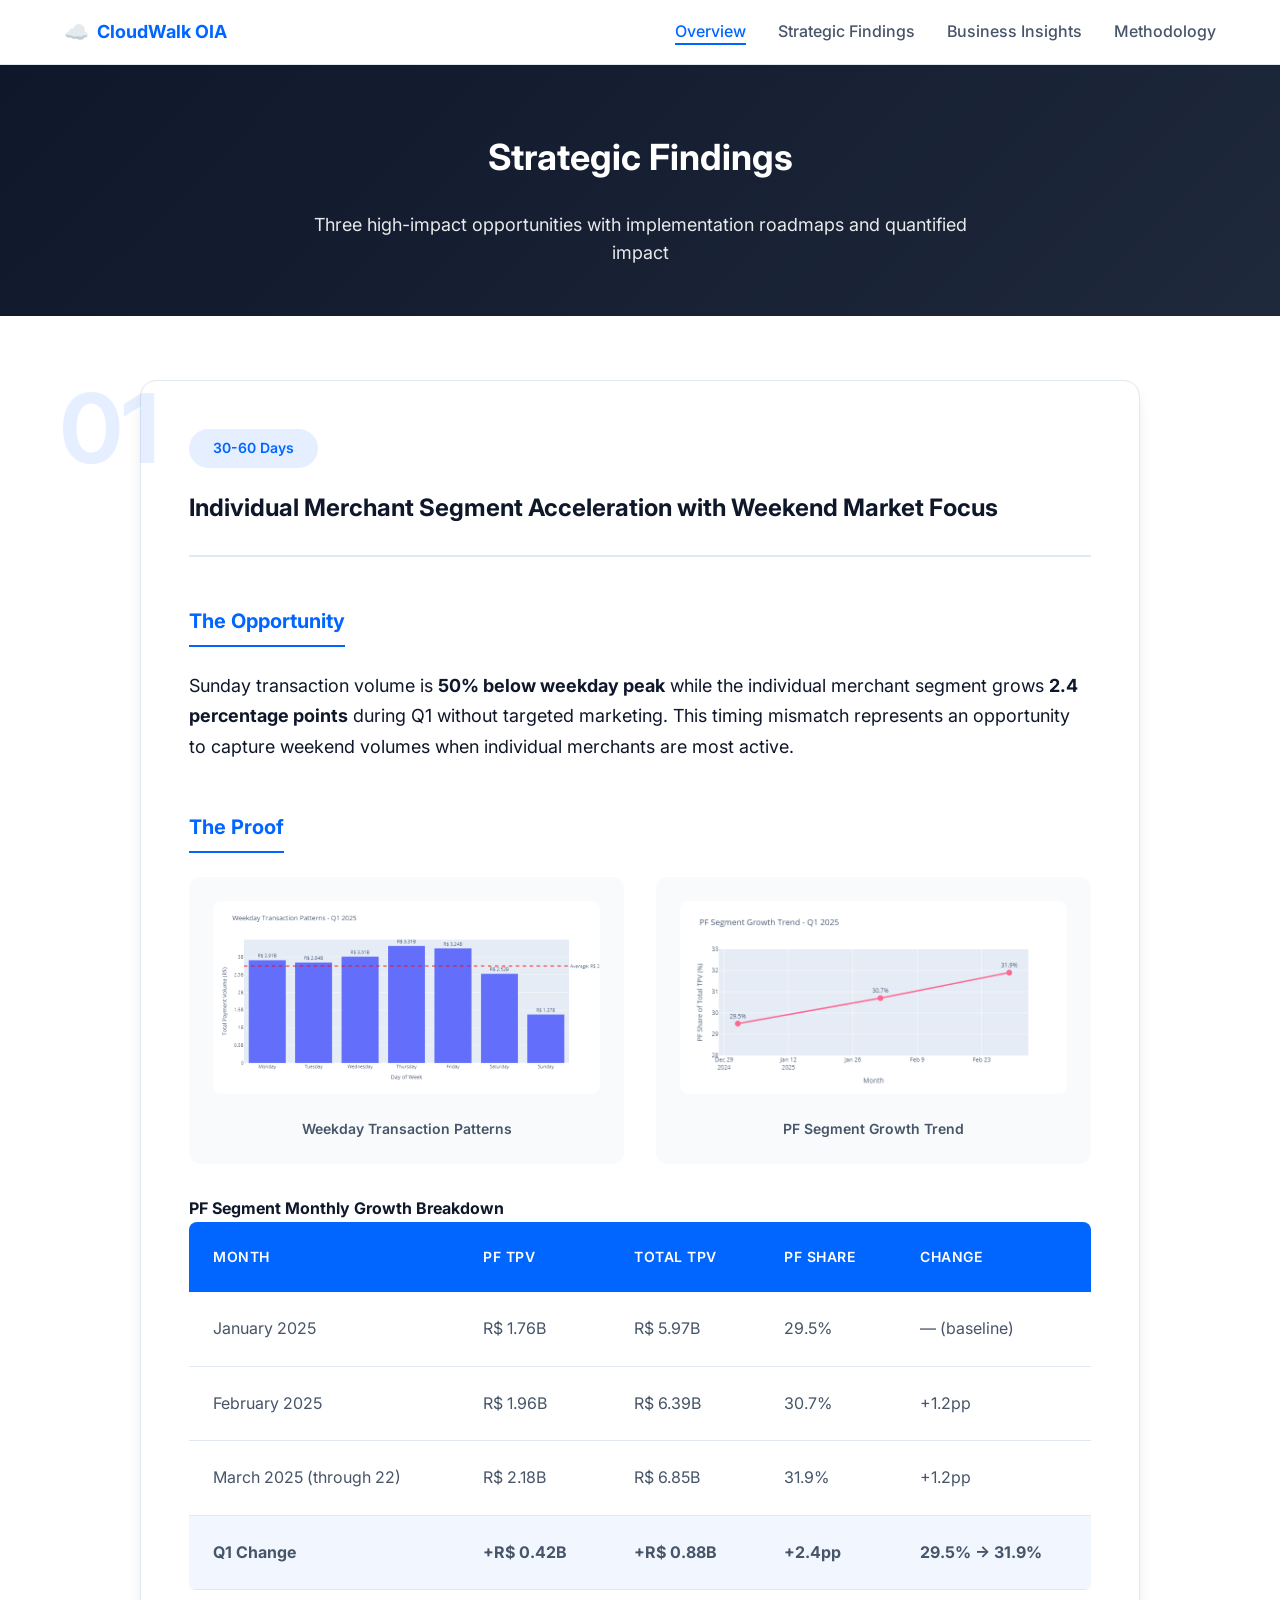
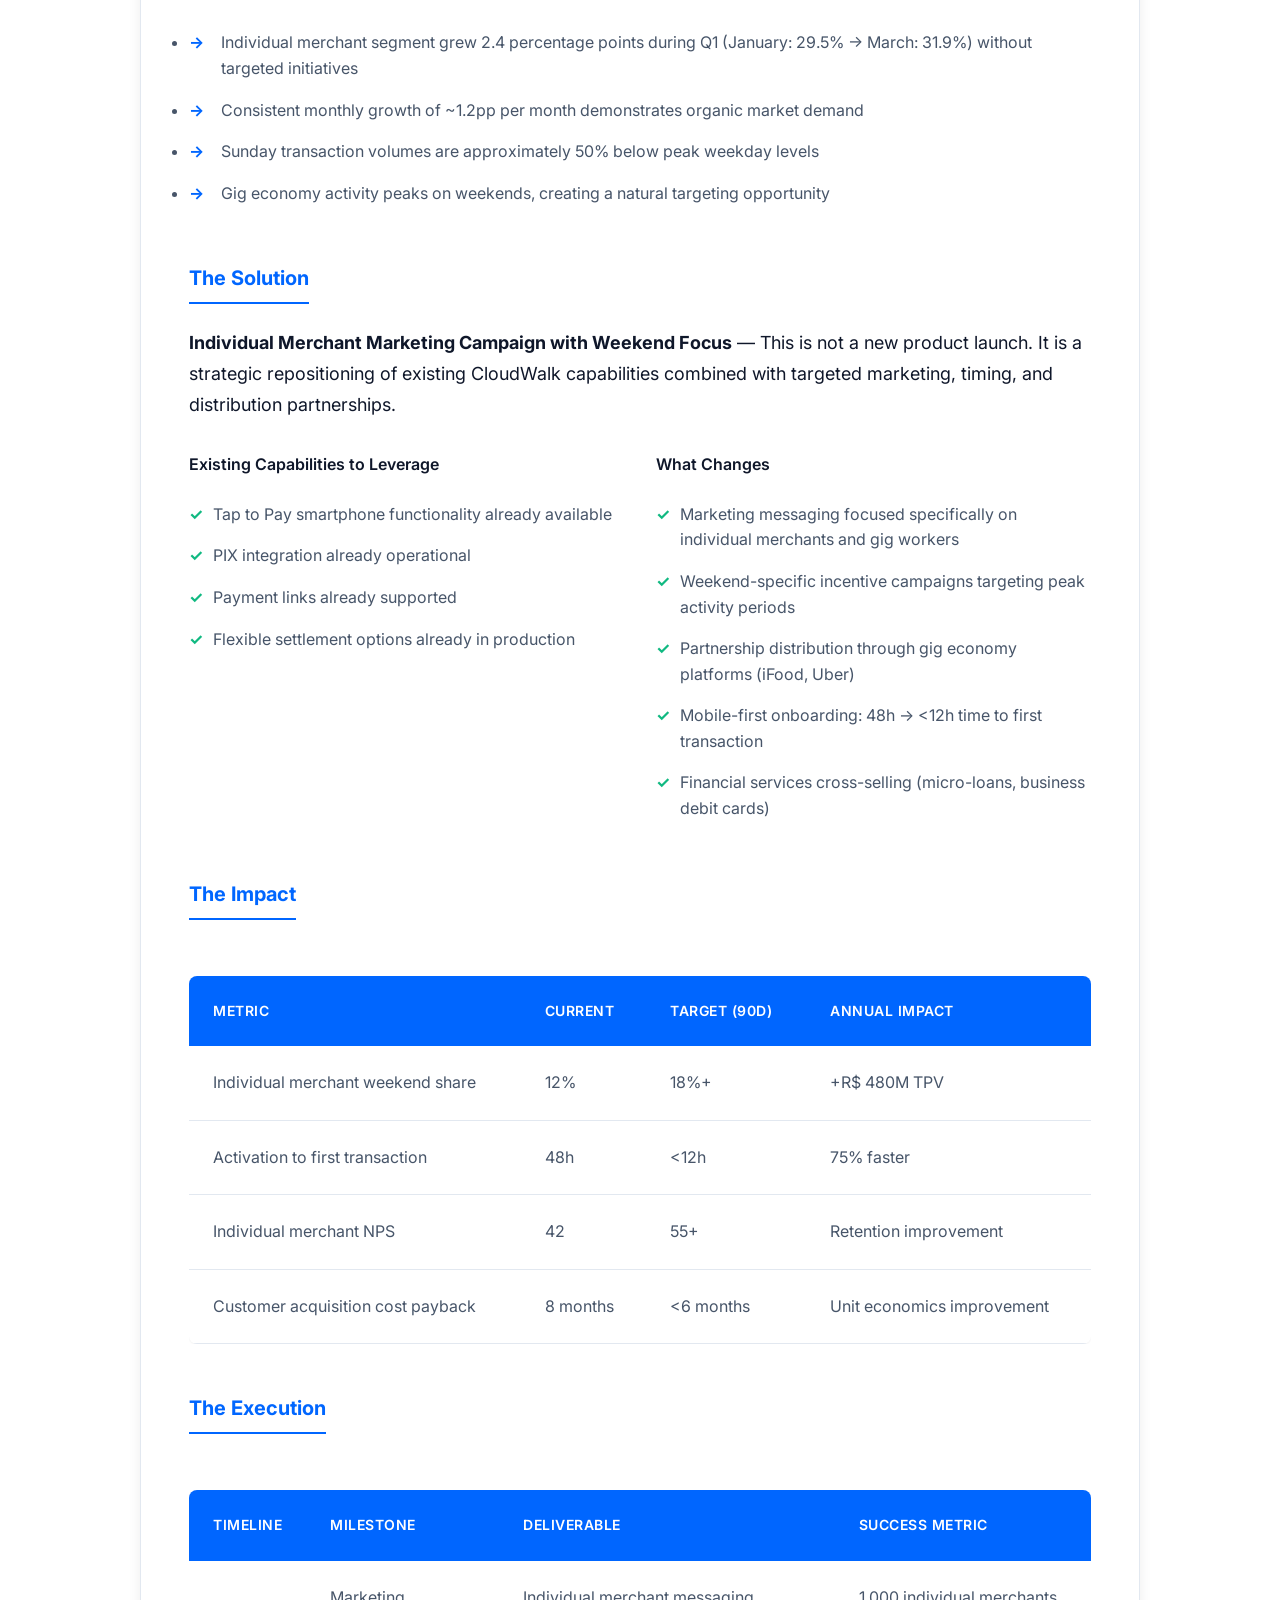
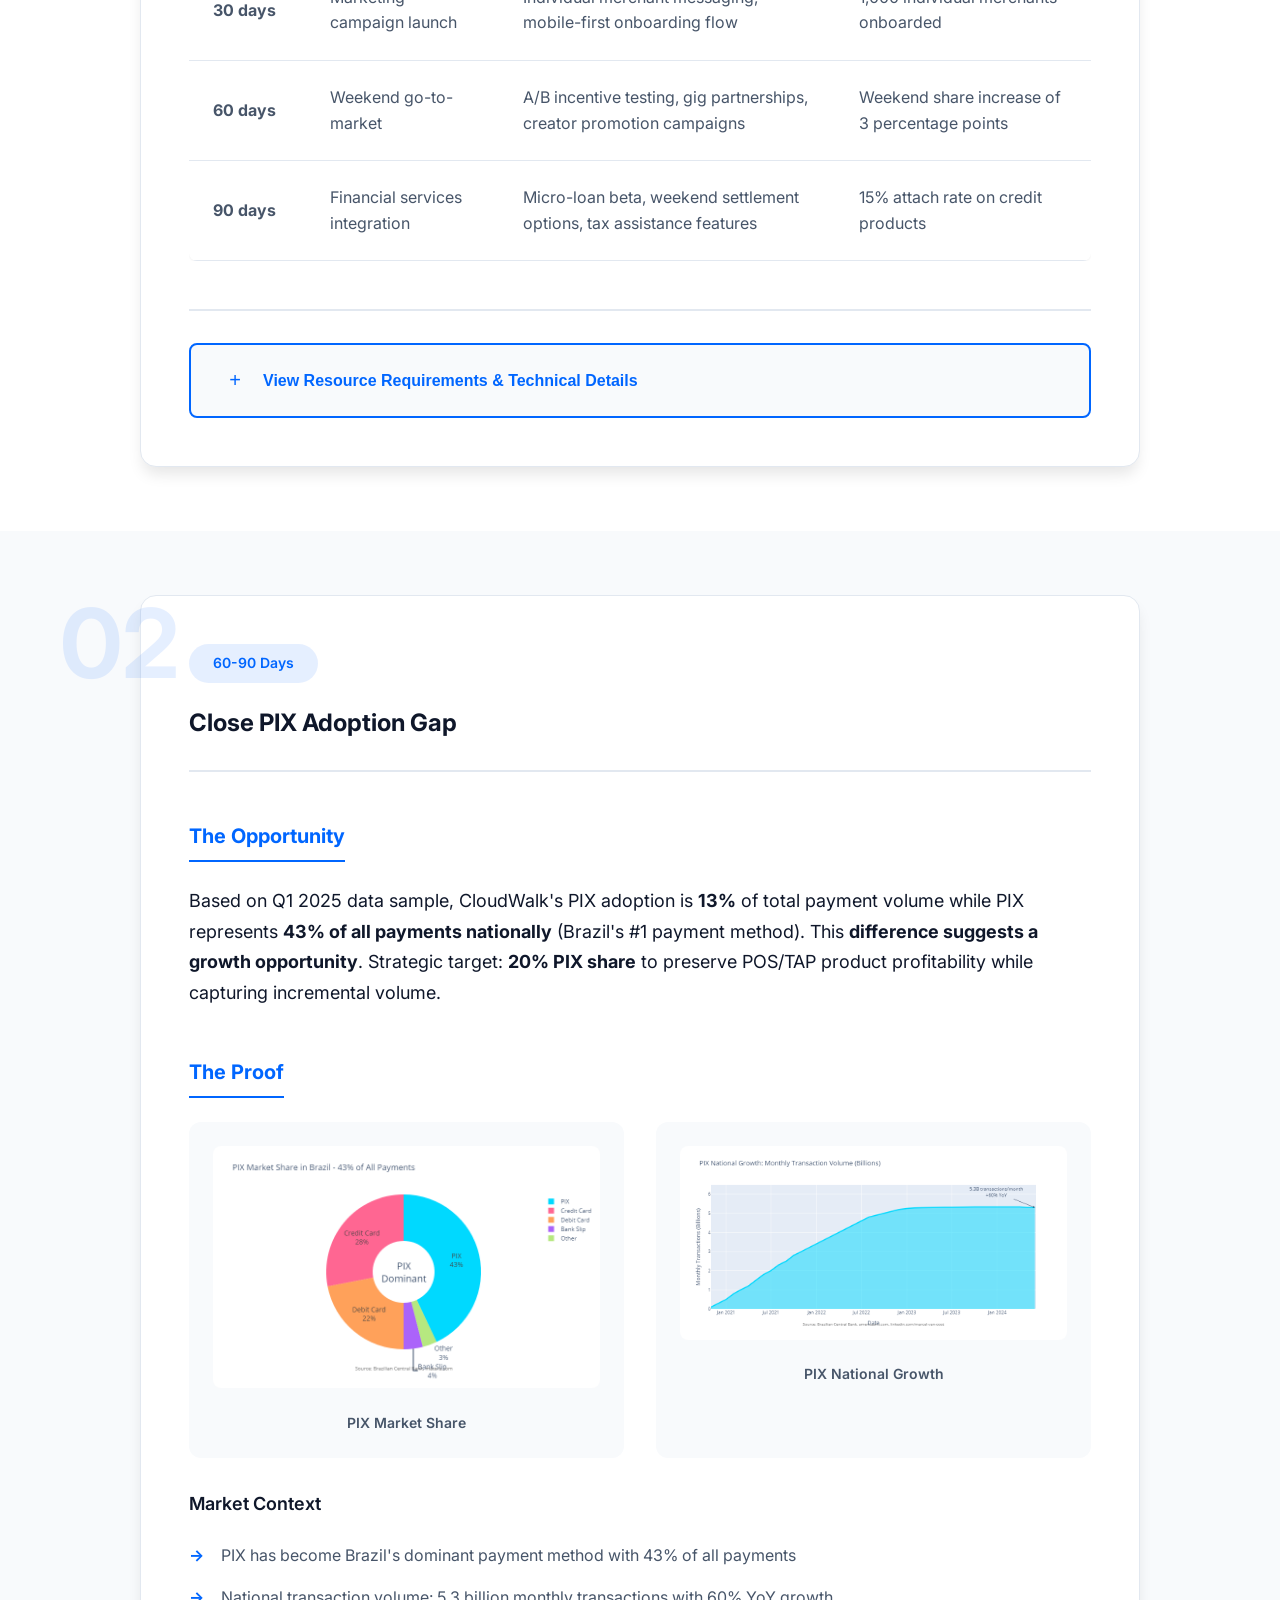
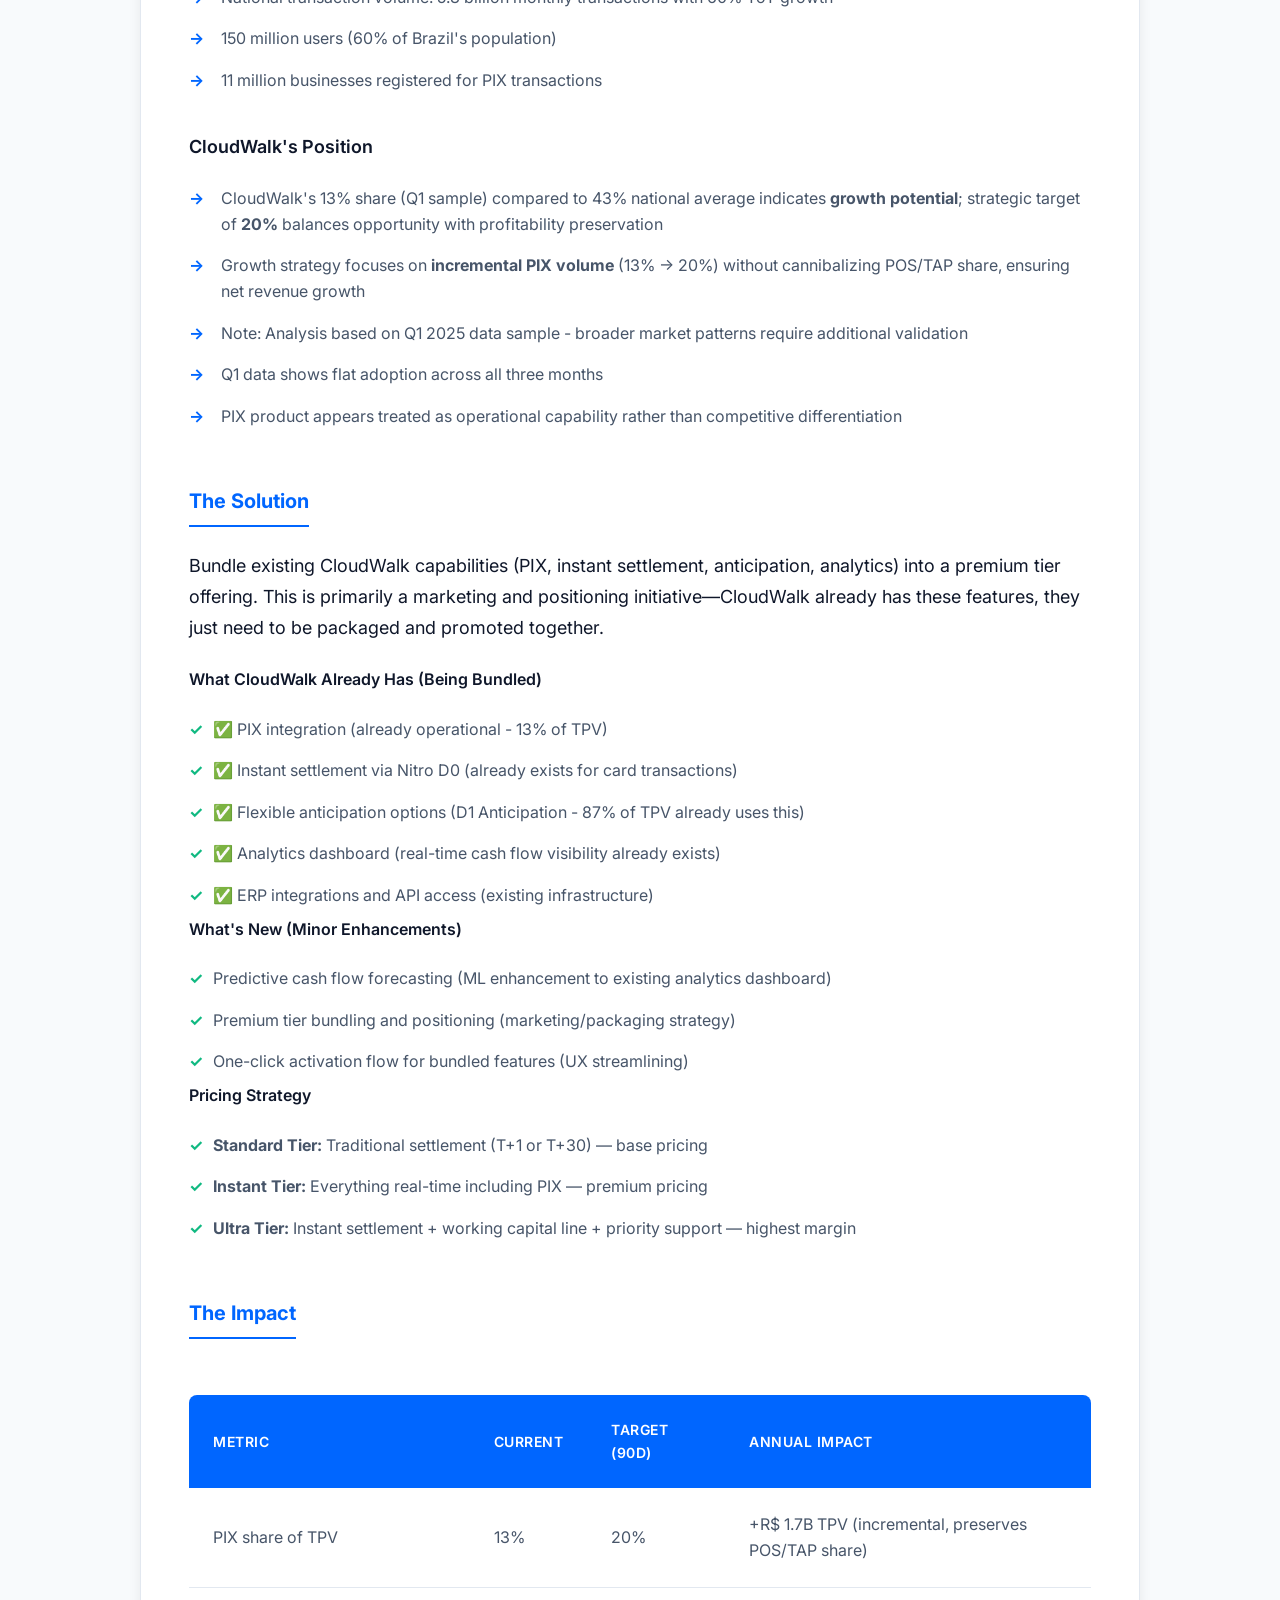
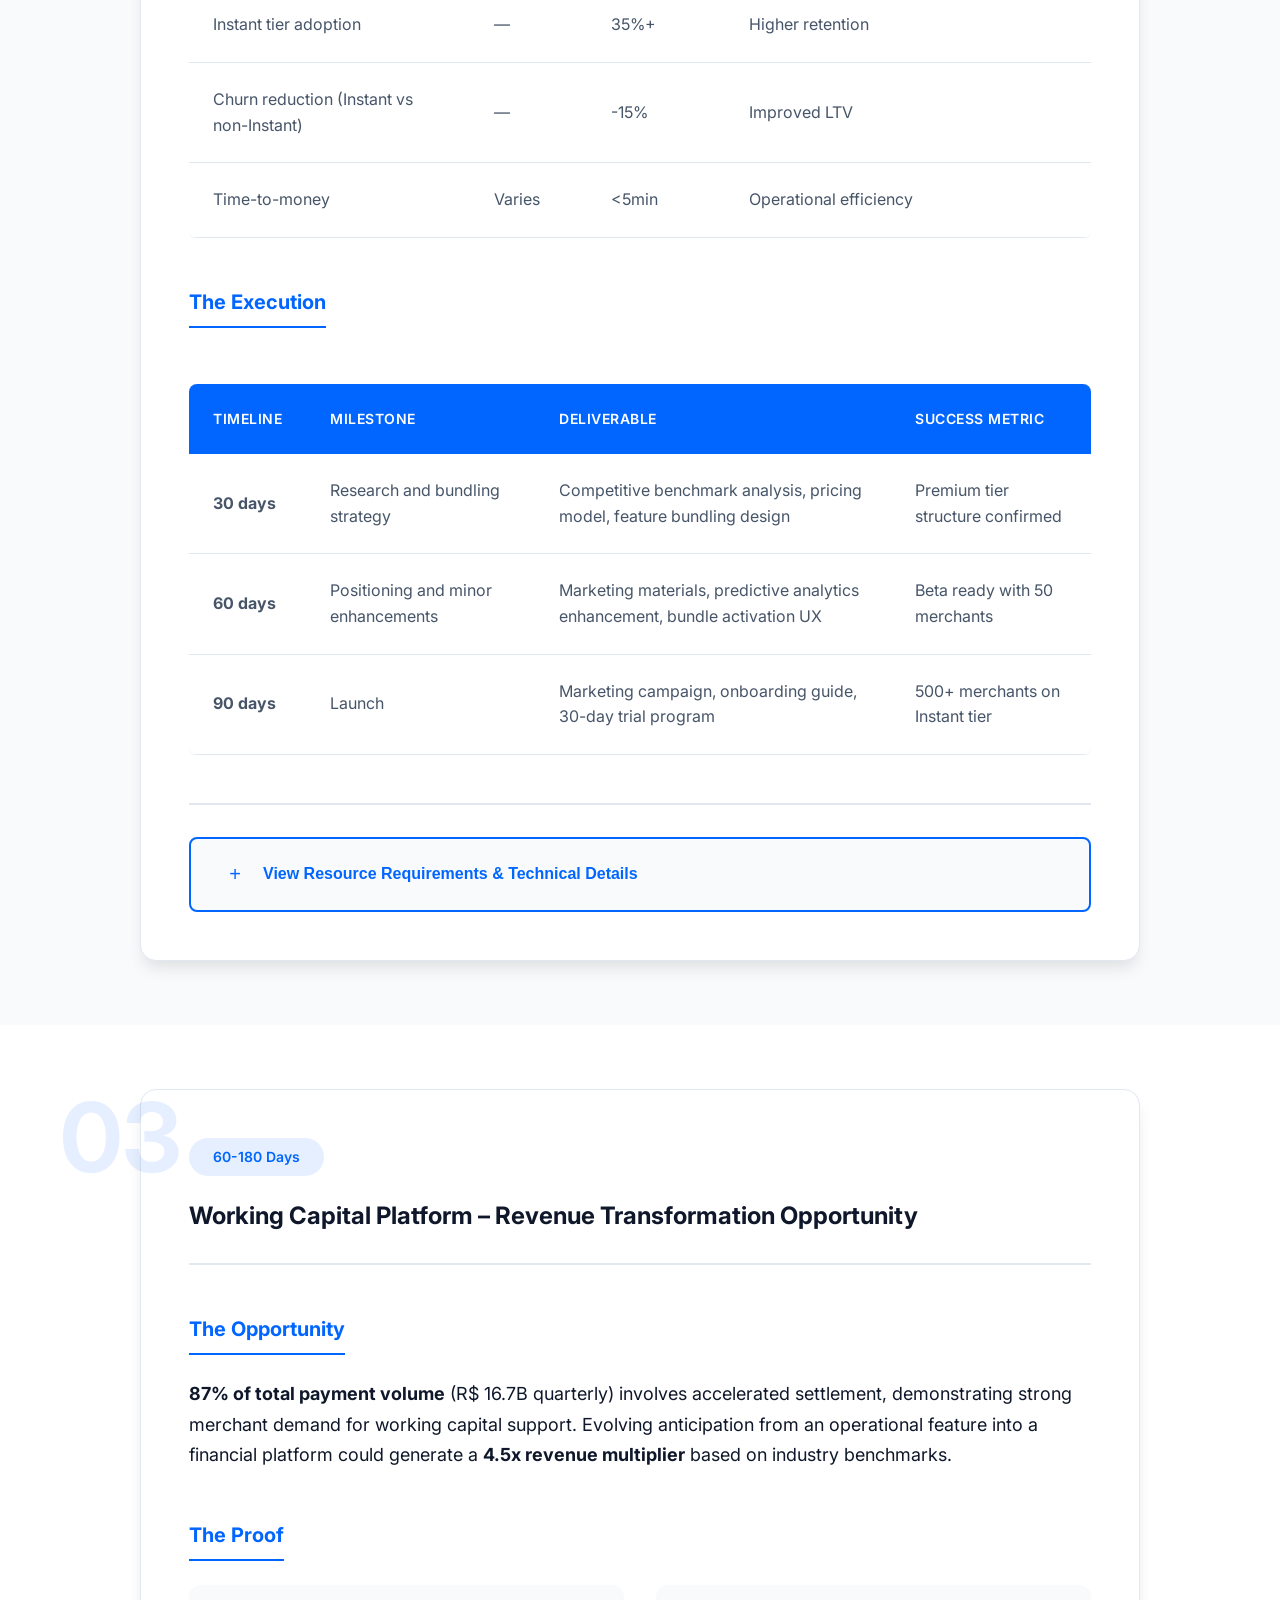
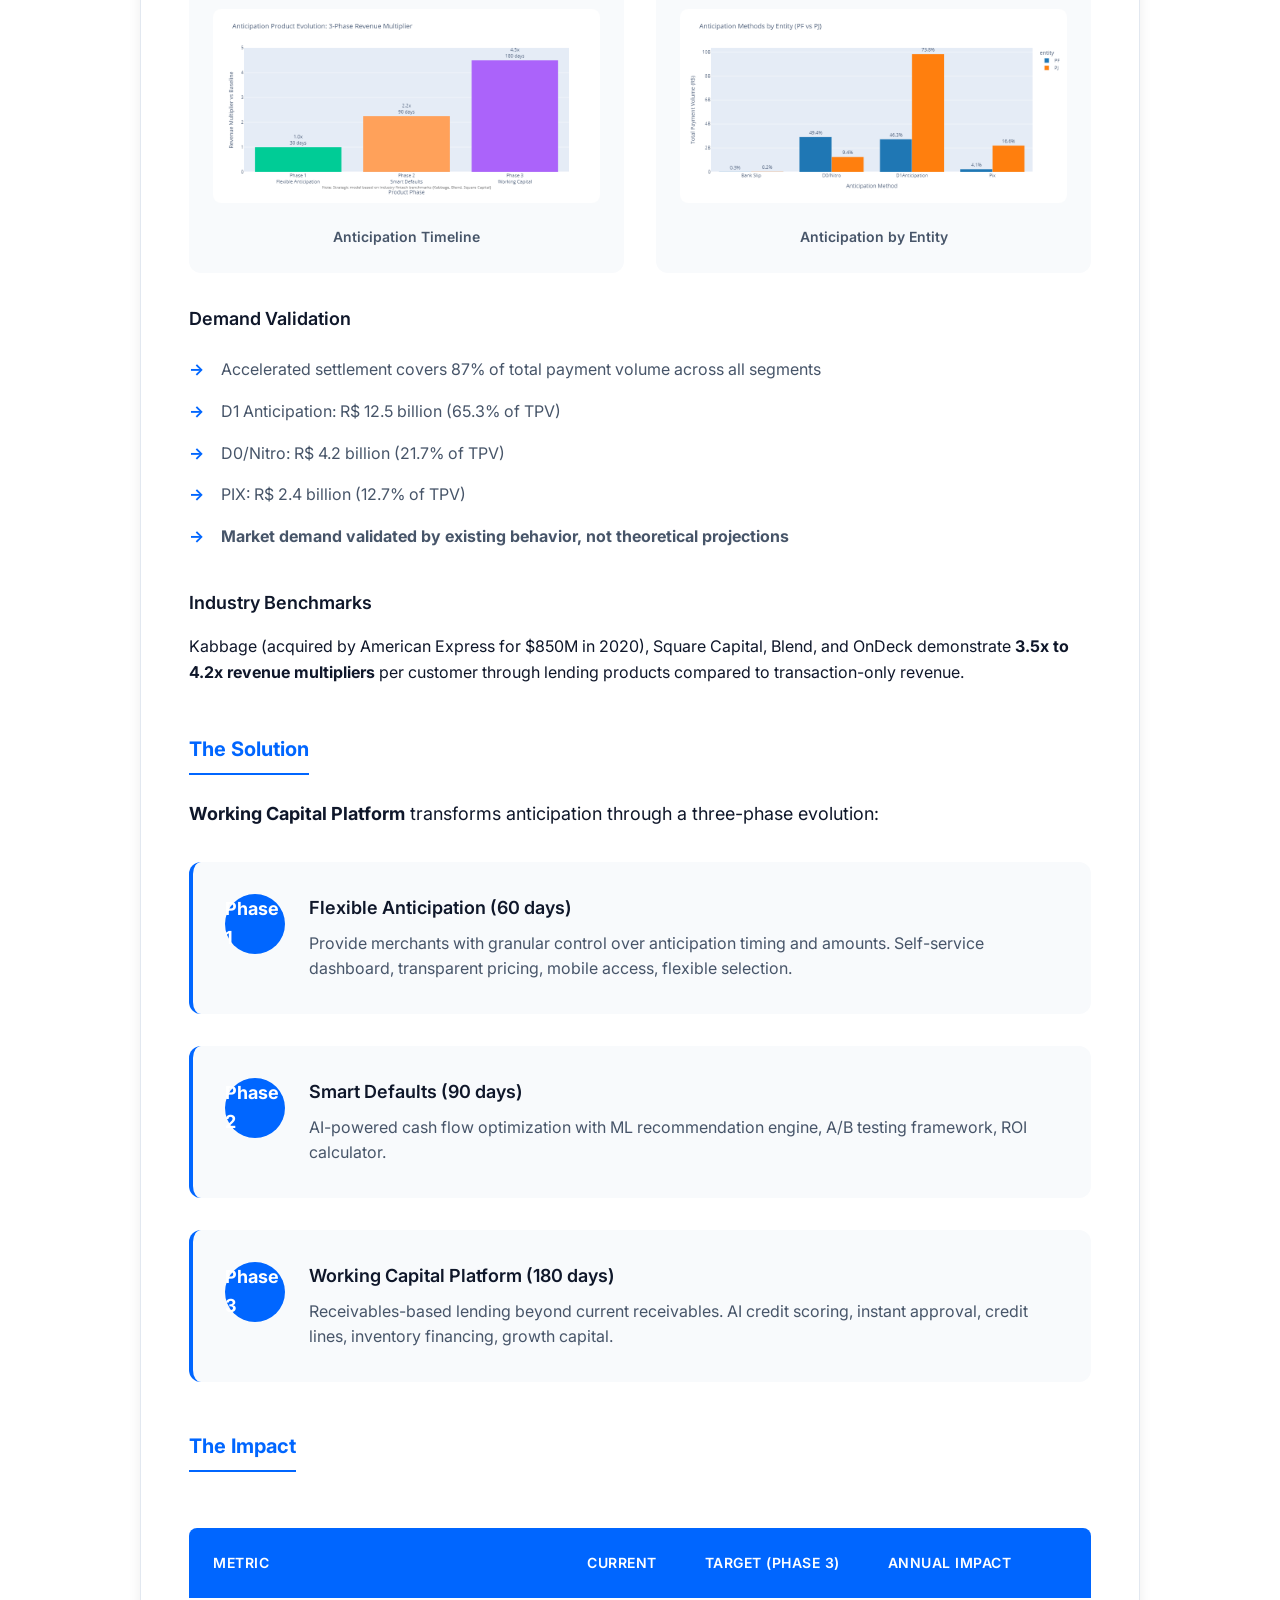
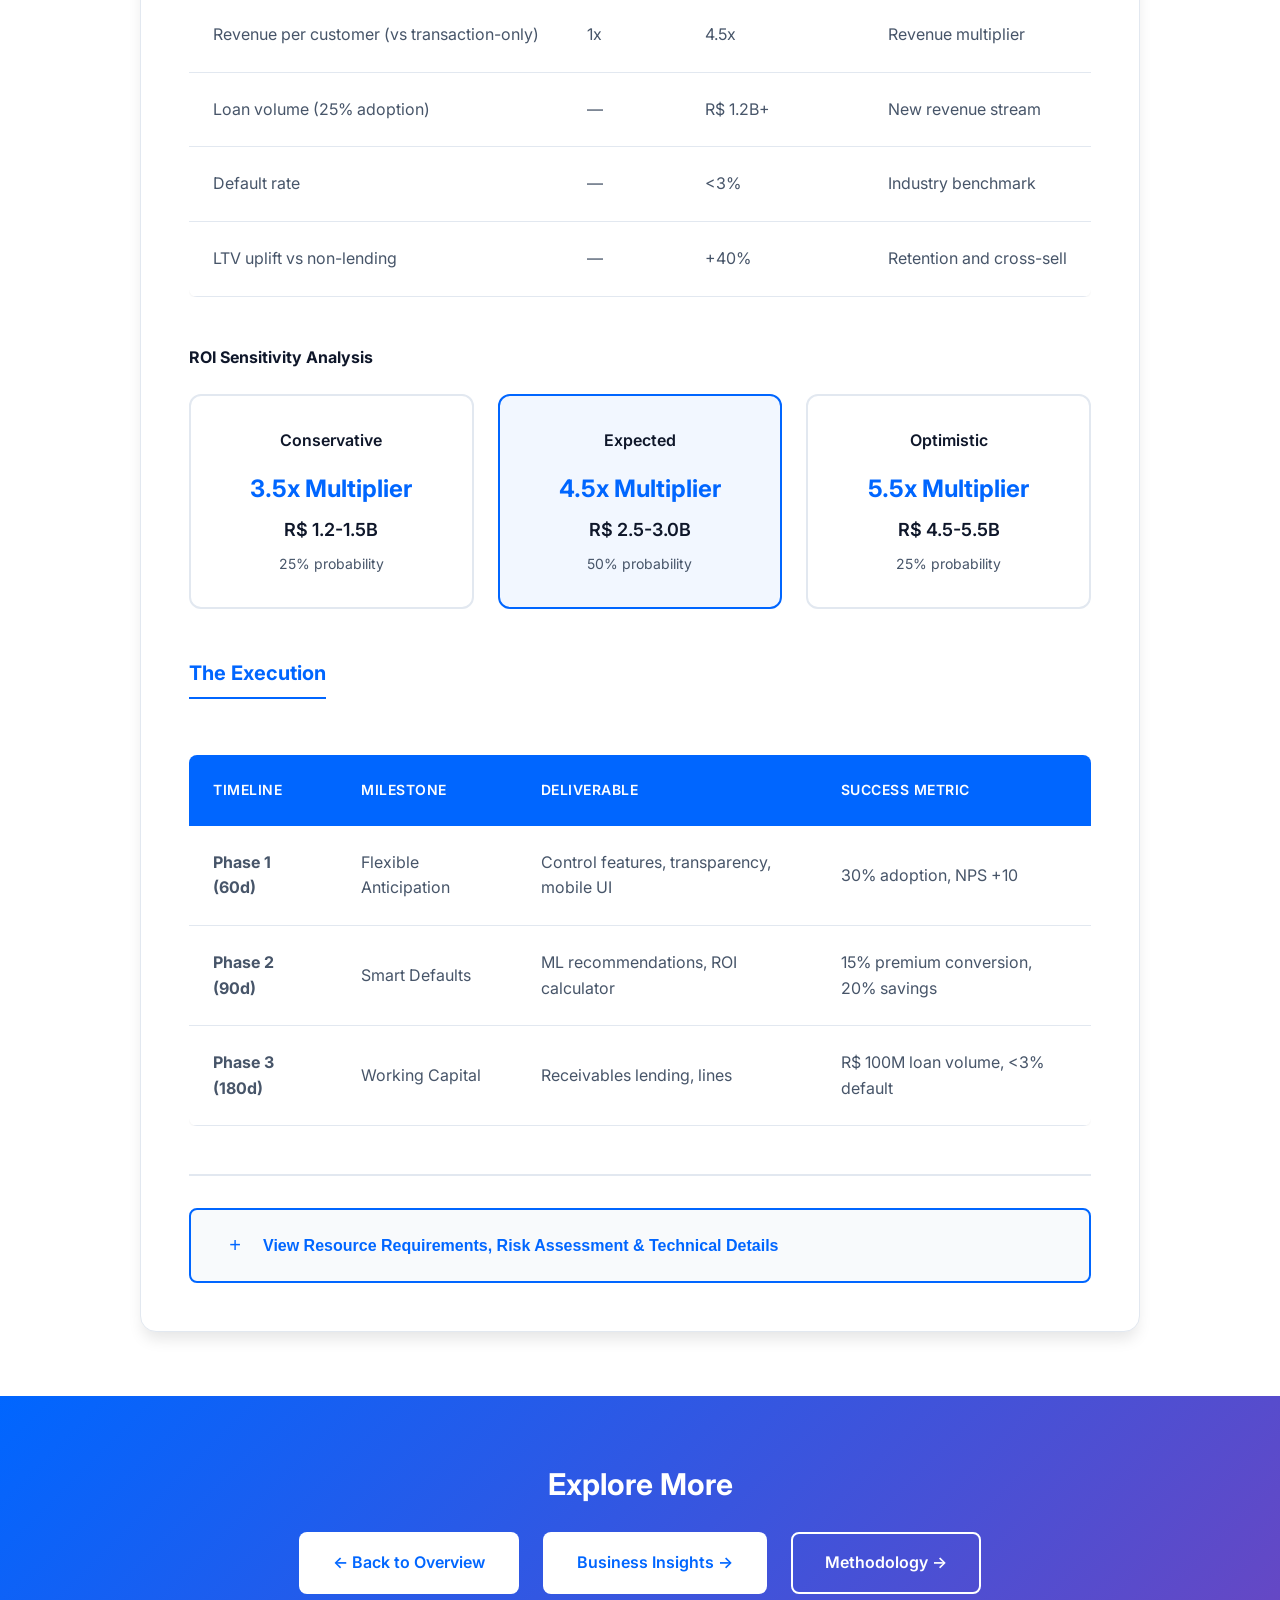
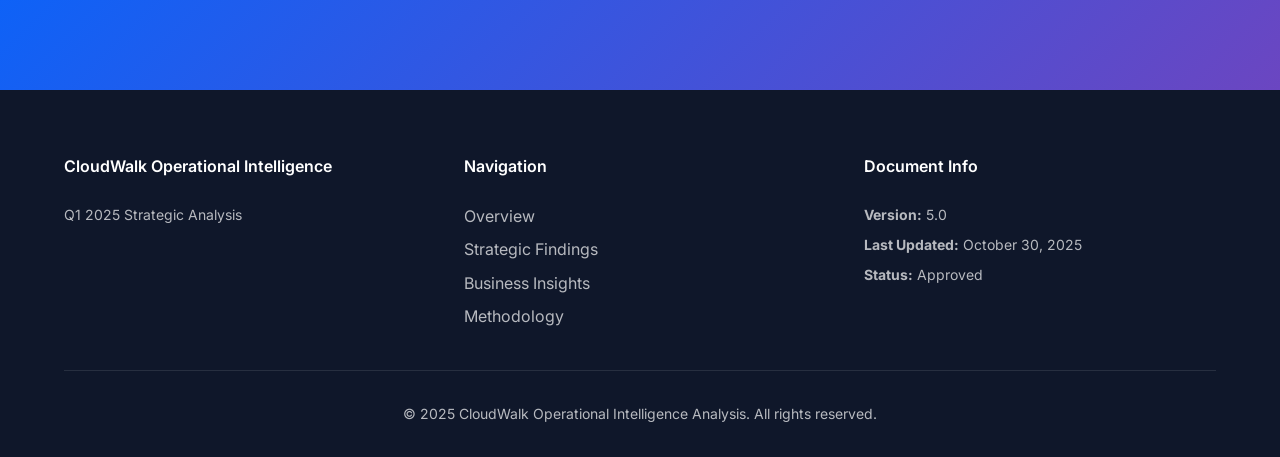
==== docs/findings.html @ c3eb6971 "Commit013 New updates in finding 2" ====
<!DOCTYPE html>
<html lang="en">
<head>
    <meta charset="UTF-8">
    <meta name="viewport" content="width=device-width, initial-scale=1.0">
    <title>Strategic Findings | CloudWalk Q1 2025 Analysis</title>
    <link rel="stylesheet" href="styles.css">
    <link rel="preconnect" href="https://fonts.googleapis.com">
    <link rel="preconnect" href="https://fonts.gstatic.com" crossorigin>
    <link href="https://fonts.googleapis.com/css2?family=Inter:wght@300;400;500;600;700&display=swap" rel="stylesheet">
</head>
<body>
    <!-- Navigation -->
    <nav class="navbar">
        <div class="nav-container">
            <div class="nav-brand">
                <span class="brand-icon">☁️</span>
                <span class="brand-text">CloudWalk OIA</span>
            </div>
            <ul class="nav-menu">
                <li><a href="index.html">Overview</a></li>
                <li><a href="findings.html" class="active">Strategic Findings</a></li>
                <li><a href="insights.html">Business Insights</a></li>
                <li><a href="methodology.html">Methodology</a></li>
            </ul>
            <button class="nav-toggle" aria-label="Toggle navigation">
                <span></span>
                <span></span>
                <span></span>
            </button>
        </div>
    </nav>

    <!-- Page Header -->
    <section class="page-header">
        <div class="container">
            <h1>Strategic Findings</h1>
            <p class="page-subtitle">Three high-impact opportunities with implementation roadmaps and quantified impact</p>
        </div>
    </section>

    <!-- Finding 1 -->
    <section class="finding-section" id="finding-1">
        <div class="container">
            <div class="finding-container">
                <div class="finding-number-badge">01</div>
                <div class="finding-main">
                    <div class="finding-title-group">
                        <span class="finding-timeline-badge">30-60 Days</span>
                        <h2>Individual Merchant Segment Acceleration with Weekend Market Focus</h2>
                    </div>

                    <!-- The Opportunity -->
                    <div class="finding-block">
                        <h3 class="finding-block-title">The Opportunity</h3>
                        <p class="finding-lead">Sunday transaction volume is <strong>50% below weekday peak</strong> while the individual merchant segment grows <strong>2.4 percentage points</strong> during Q1 without targeted marketing. This timing mismatch represents an opportunity to capture weekend volumes when individual merchants are most active.</p>
                    </div>

                    <!-- The Proof -->
                    <div class="finding-block">
                        <h3 class="finding-block-title">The Proof</h3>
                        <div class="visualization-grid">
                            <div class="visualization-item">
                                <img src="visualizations/findings/weekday_patterns.png" alt="Weekday Transaction Patterns" onclick="openLightbox(this.src, 'Weekday Transaction Patterns')">
                                <p class="viz-caption">Weekday Transaction Patterns</p>
                            </div>
                            <div class="visualization-item">
                                <img src="visualizations/findings/pf_growth_trend.png" alt="PF Segment Growth" onclick="openLightbox(this.src, 'PF Segment Growth Trend')">
                                <p class="viz-caption">PF Segment Growth Trend</p>
                            </div>
                        </div>
                        
                        <div class="data-table">
                            <h4>PF Segment Monthly Growth Breakdown</h4>
                            <table>
                                <thead>
                                    <tr>
                                        <th>Month</th>
                                        <th>PF TPV</th>
                                        <th>Total TPV</th>
                                        <th>PF Share</th>
                                        <th>Change</th>
                                    </tr>
                                </thead>
                                <tbody>
                                    <tr>
                                        <td>January 2025</td>
                                        <td>R$ 1.76B</td>
                                        <td>R$ 5.97B</td>
                                        <td>29.5%</td>
                                        <td>— (baseline)</td>
                                    </tr>
                                    <tr>
                                        <td>February 2025</td>
                                        <td>R$ 1.96B</td>
                                        <td>R$ 6.39B</td>
                                        <td>30.7%</td>
                                        <td>+1.2pp</td>
                                    </tr>
                                    <tr>
                                        <td>March 2025 (through 22)</td>
                                        <td>R$ 2.18B</td>
                                        <td>R$ 6.85B</td>
                                        <td>31.9%</td>
                                        <td>+1.2pp</td>
                                    </tr>
                                    <tr class="highlight-row">
                                        <td><strong>Q1 Change</strong></td>
                                        <td><strong>+R$ 0.42B</strong></td>
                                        <td><strong>+R$ 0.88B</strong></td>
                                        <td><strong>+2.4pp</strong></td>
                                        <td><strong>29.5% → 31.9%</strong></td>
                                    </tr>
                                </tbody>
                            </table>
                        </div>

                        <ul class="proof-points">
                            <li>Individual merchant segment grew 2.4 percentage points during Q1 (January: 29.5% → March: 31.9%) without targeted initiatives</li>
                            <li>Consistent monthly growth of ~1.2pp per month demonstrates organic market demand</li>
                            <li>Sunday transaction volumes are approximately 50% below peak weekday levels</li>
                            <li>Gig economy activity peaks on weekends, creating a natural targeting opportunity</li>
                        </ul>
                    </div>

                    <!-- The Solution -->
                    <div class="finding-block">
                        <h3 class="finding-block-title">The Solution</h3>
                        <p class="finding-lead"><strong>Individual Merchant Marketing Campaign with Weekend Focus</strong> — This is not a new product launch. It is a strategic repositioning of existing CloudWalk capabilities combined with targeted marketing, timing, and distribution partnerships.</p>
                        
                        <div class="solution-grid">
                            <div class="solution-column">
                                <h4>Existing Capabilities to Leverage</h4>
                                <ul>
                                    <li>Tap to Pay smartphone functionality already available</li>
                                    <li>PIX integration already operational</li>
                                    <li>Payment links already supported</li>
                                    <li>Flexible settlement options already in production</li>
                                </ul>
                            </div>
                            <div class="solution-column">
                                <h4>What Changes</h4>
                                <ul>
                                    <li>Marketing messaging focused specifically on individual merchants and gig workers</li>
                                    <li>Weekend-specific incentive campaigns targeting peak activity periods</li>
                                    <li>Partnership distribution through gig economy platforms (iFood, Uber)</li>
                                    <li>Mobile-first onboarding: 48h → <12h time to first transaction</li>
                                    <li>Financial services cross-selling (micro-loans, business debit cards)</li>
                                </ul>
                            </div>
                        </div>
                    </div>

                    <!-- The Impact -->
                    <div class="finding-block">
                        <h3 class="finding-block-title">The Impact</h3>
                        <div class="impact-table">
                            <table>
                                <thead>
                                    <tr>
                                        <th>Metric</th>
                                        <th>Current</th>
                                        <th>Target (90d)</th>
                                        <th>Annual Impact</th>
                                    </tr>
                                </thead>
                                <tbody>
                                    <tr>
                                        <td>Individual merchant weekend share</td>
                                        <td>12%</td>
                                        <td>18%+</td>
                                        <td>+R$ 480M TPV</td>
                                    </tr>
                                    <tr>
                                        <td>Activation to first transaction</td>
                                        <td>48h</td>
                                        <td><12h</td>
                                        <td>75% faster</td>
                                    </tr>
                                    <tr>
                                        <td>Individual merchant NPS</td>
                                        <td>42</td>
                                        <td>55+</td>
                                        <td>Retention improvement</td>
                                    </tr>
                                    <tr>
                                        <td>Customer acquisition cost payback</td>
                                        <td>8 months</td>
                                        <td><6 months</td>
                                        <td>Unit economics improvement</td>
                                    </tr>
                                </tbody>
                            </table>
                        </div>
                    </div>

                    <!-- The Execution -->
                    <div class="finding-block">
                        <h3 class="finding-block-title">The Execution</h3>
                        <div class="execution-table">
                            <table>
                                <thead>
                                    <tr>
                                        <th>Timeline</th>
                                        <th>Milestone</th>
                                        <th>Deliverable</th>
                                        <th>Success Metric</th>
                                    </tr>
                                </thead>
                                <tbody>
                                    <tr>
                                        <td><strong>30 days</strong></td>
                                        <td>Marketing campaign launch</td>
                                        <td>Individual merchant messaging, mobile-first onboarding flow</td>
                                        <td>1,000 individual merchants onboarded</td>
                                    </tr>
                                    <tr>
                                        <td><strong>60 days</strong></td>
                                        <td>Weekend go-to-market</td>
                                        <td>A/B incentive testing, gig partnerships, creator promotion campaigns</td>
                                        <td>Weekend share increase of 3 percentage points</td>
                                    </tr>
                                    <tr>
                                        <td><strong>90 days</strong></td>
                                        <td>Financial services integration</td>
                                        <td>Micro-loan beta, weekend settlement options, tax assistance features</td>
                                        <td>15% attach rate on credit products</td>
                                    </tr>
                                </tbody>
                            </table>
                        </div>
                    </div>

                    <!-- Collapsible Technical Details -->
                    <div class="collapsible-section">
                        <button class="collapsible-toggle" onclick="toggleSection(this)">
                            <span class="toggle-icon">+</span>
                            <span>View Resource Requirements & Technical Details</span>
                        </button>
                        <div class="collapsible-content" style="display: none;">
                            <div class="finding-block">
                                <h3 class="finding-block-title">Resource Requirements</h3>
                                <div class="resource-grid">
                                    <div class="resource-item">
                                        <h4>Personnel</h4>
                                        <ul>
                                            <li><strong>Marketing FTE:</strong> 2-3 (full-time)</li>
                                            <li><strong>Product FTE:</strong> 1-2 (full-time)</li>
                                            <li><strong>Engineering FTE:</strong> 2-3 (full-time)</li>
                                            <li><strong>Operations FTE:</strong> 1 (part-time)</li>
                                        </ul>
                                    </div>
                                    <div class="resource-item">
                                        <h4>Budget</h4>
                                        <ul>
                                            <li><strong>Marketing spend:</strong> R$ 1.5-2.0M</li>
                                            <li><strong>Partnership incentives:</strong> R$ 500K-1.0M</li>
                                            <li><strong>Technology development:</strong> R$ 200-300K</li>
                                            <li><strong>Weekend incentives:</strong> R$ 300-500K</li>
                                            <li><strong>Total Investment:</strong> <strong>R$ 2.5-3.8M</strong> ⚠️ <em>Preliminary estimate</em></li>
                                        </ul>
                                    </div>
                                </div>
                                
                                <div class="finding-block">
                                    <h3 class="finding-block-title">Regulatory & Compliance</h3>
                                    <ul>
                                        <li><strong>LGPD Compliance:</strong> Week 1-2 legal review for partnership data agreements</li>
                                        <li><strong>Marketing Compliance:</strong> Week 1 marketing legal review</li>
                                        <li><strong>Partnership Agreements:</strong> Week 2-4 agreement negotiation</li>
                                        <li><strong>Risk Level:</strong> Low (10% probability of 1-week delay)</li>
                                    </ul>
                                </div>

                                <div class="finding-block">
                                    <h3 class="finding-block-title">Risk Mitigation</h3>
                                    <ul>
                                        <li><strong>Weekend incentives fail to shift volume:</strong> Implement spend caps, test multiple variants, iterate quickly</li>
                                        <li><strong>Partnership delays:</strong> Execute parallel direct acquisition channels, start with smaller partners</li>
                                        <li><strong>Cannibalization of weekday volumes:</strong> Establish control cohorts, require net lift thresholds</li>
                                    </ul>
                                </div>
                            </div>
                        </div>
                    </div>
                </div>
            </div>
        </div>
    </section>

    <!-- Finding 2 -->
    <section class="finding-section" id="finding-2">
        <div class="container">
            <div class="finding-container">
                <div class="finding-number-badge">02</div>
                <div class="finding-main">
                    <div class="finding-title-group">
                        <span class="finding-timeline-badge">60-90 Days</span>
                        <h2>Close PIX Adoption Gap</h2>
                    </div>

                    <!-- The Opportunity -->
                    <div class="finding-block">
                        <h3 class="finding-block-title">The Opportunity</h3>
                        <p class="finding-lead">Based on Q1 2025 data sample, CloudWalk's PIX adoption is <strong>13%</strong> of total payment volume while PIX represents <strong>43% of all payments nationally</strong> (Brazil's #1 payment method). This <strong>difference suggests a growth opportunity</strong>. Strategic target: <strong>20% PIX share</strong> to preserve POS/TAP product profitability while capturing incremental volume.</p>
                    </div>

                    <!-- The Proof -->
                    <div class="finding-block">
                        <h3 class="finding-block-title">The Proof</h3>
                        <div class="visualization-grid">
                            <div class="visualization-item">
                                <img src="visualizations/findings/pix_market_share.png" alt="PIX Market Share" onclick="openLightbox(this.src, 'PIX Market Share Comparison')">
                                <p class="viz-caption">PIX Market Share</p>
                            </div>
                            <div class="visualization-item">
                                <img src="visualizations/findings/pix_national_growth.png" alt="PIX National Growth" onclick="openLightbox(this.src, 'PIX National Growth Trends')">
                                <p class="viz-caption">PIX National Growth</p>
                            </div>
                        </div>

                        <div class="proof-points">
                            <h4>Market Context</h4>
                            <ul>
                                <li>PIX has become Brazil's dominant payment method with 43% of all payments</li>
                                <li>National transaction volume: 5.3 billion monthly transactions with 60% YoY growth</li>
                                <li>150 million users (60% of Brazil's population)</li>
                                <li>11 million businesses registered for PIX transactions</li>
                            </ul>

                            <h4>CloudWalk's Position</h4>
                            <ul>
                                <li>CloudWalk's 13% share (Q1 sample) compared to 43% national average indicates <strong>growth potential</strong>; strategic target of <strong>20%</strong> balances opportunity with profitability preservation</li>
                                <li>Growth strategy focuses on <strong>incremental PIX volume</strong> (13% → 20%) without cannibalizing POS/TAP share, ensuring net revenue growth</li>
                                <li>Note: Analysis based on Q1 2025 data sample - broader market patterns require additional validation</li>
                                <li>Q1 data shows flat adoption across all three months</li>
                                <li>PIX product appears treated as operational capability rather than competitive differentiation</li>
                            </ul>
                        </div>
                    </div>

                    <!-- The Solution -->
                    <div class="finding-block">
                        <h3 class="finding-block-title">The Solution</h3>
                        <p class="finding-lead">Bundle existing CloudWalk capabilities (PIX, instant settlement, anticipation, analytics) into a premium tier offering. This is primarily a marketing and positioning initiative—CloudWalk already has these features, they just need to be packaged and promoted together.</p>
                        
                        <div class="solution-list">
                            <h4>What CloudWalk Already Has (Being Bundled)</h4>
                            <ul>
                                <li>✅ PIX integration (already operational - 13% of TPV)</li>
                                <li>✅ Instant settlement via Nitro D0 (already exists for card transactions)</li>
                                <li>✅ Flexible anticipation options (D1 Anticipation - 87% of TPV already uses this)</li>
                                <li>✅ Analytics dashboard (real-time cash flow visibility already exists)</li>
                                <li>✅ ERP integrations and API access (existing infrastructure)</li>
                            </ul>

                            <h4>What's New (Minor Enhancements)</h4>
                            <ul>
                                <li>Predictive cash flow forecasting (ML enhancement to existing analytics dashboard)</li>
                                <li>Premium tier bundling and positioning (marketing/packaging strategy)</li>
                                <li>One-click activation flow for bundled features (UX streamlining)</li>
                            </ul>

                            <h4>Pricing Strategy</h4>
                            <ul>
                                <li><strong>Standard Tier:</strong> Traditional settlement (T+1 or T+30) — base pricing</li>
                                <li><strong>Instant Tier:</strong> Everything real-time including PIX — premium pricing</li>
                                <li><strong>Ultra Tier:</strong> Instant settlement + working capital line + priority support — highest margin</li>
                            </ul>
                        </div>
                    </div>

                    <!-- The Impact -->
                    <div class="finding-block">
                        <h3 class="finding-block-title">The Impact</h3>
                        <div class="impact-table">
                            <table>
                                <thead>
                                    <tr>
                                        <th>Metric</th>
                                        <th>Current</th>
                                        <th>Target (90d)</th>
                                        <th>Annual Impact</th>
                                    </tr>
                                </thead>
                                <tbody>
                                    <tr>
                                        <td>PIX share of TPV</td>
                                        <td>13%</td>
                                        <td>20%</td>
                                        <td>+R$ 1.7B TPV (incremental, preserves POS/TAP share)</td>
                                    </tr>
                                    <tr>
                                        <td>Instant tier adoption</td>
                                        <td>—</td>
                                        <td>35%+</td>
                                        <td>Higher retention</td>
                                    </tr>
                                    <tr>
                                        <td>Churn reduction (Instant vs non-Instant)</td>
                                        <td>—</td>
                                        <td>-15%</td>
                                        <td>Improved LTV</td>
                                    </tr>
                                    <tr>
                                        <td>Time-to-money</td>
                                        <td>Varies</td>
                                        <td><5min</td>
                                        <td>Operational efficiency</td>
                                    </tr>
                                </tbody>
                            </table>
                        </div>
                    </div>

                    <!-- The Execution -->
                    <div class="finding-block">
                        <h3 class="finding-block-title">The Execution</h3>
                        <div class="execution-table">
                            <table>
                                <thead>
                                    <tr>
                                        <th>Timeline</th>
                                        <th>Milestone</th>
                                        <th>Deliverable</th>
                                        <th>Success Metric</th>
                                    </tr>
                                </thead>
                                <tbody>
                                    <tr>
                                        <td><strong>30 days</strong></td>
                                        <td>Research and bundling strategy</td>
                                        <td>Competitive benchmark analysis, pricing model, feature bundling design</td>
                                        <td>Premium tier structure confirmed</td>
                                    </tr>
                                    <tr>
                                        <td><strong>60 days</strong></td>
                                        <td>Positioning and minor enhancements</td>
                                        <td>Marketing materials, predictive analytics enhancement, bundle activation UX</td>
                                        <td>Beta ready with 50 merchants</td>
                                    </tr>
                                    <tr>
                                        <td><strong>90 days</strong></td>
                                        <td>Launch</td>
                                        <td>Marketing campaign, onboarding guide, 30-day trial program</td>
                                        <td>500+ merchants on Instant tier</td>
                                    </tr>
                                </tbody>
                            </table>
                        </div>
                    </div>

                    <!-- Collapsible Technical Details -->
                    <div class="collapsible-section">
                        <button class="collapsible-toggle" onclick="toggleSection(this)">
                            <span class="toggle-icon">+</span>
                            <span>View Resource Requirements & Technical Details</span>
                        </button>
                        <div class="collapsible-content" style="display: none;">
                            <div class="finding-block">
                                <h3 class="finding-block-title">Resource Requirements</h3>
                                <div class="resource-grid">
                                    <div class="resource-item">
                                        <h4>Personnel</h4>
                                        <ul>
                                            <li><strong>Product FTE:</strong> 1-2 (part-time) - Bundling design, positioning</li>
                                            <li><strong>Engineering FTE:</strong> 1-2 (part-time) - Minor enhancements only</li>
                                            <li><strong>Data Science/ML FTE:</strong> 1 (part-time) - Predictive analytics enhancement</li>
                                            <li><strong>Marketing FTE:</strong> 2-3 (full-time) - Primary focus: positioning campaign</li>
                                        </ul>
                                    </div>
                                    <div class="resource-item">
                                        <h4>Budget</h4>
                                        <ul>
                                            <li><strong>Minor enhancements:</strong> R$ 100-200K</li>
                                            <li><strong>Marketing campaign:</strong> R$ 400-600K</li>
                                            <li><strong>Competitive intelligence:</strong> R$ 50-100K</li>
                                            <li><strong>Total Investment:</strong> <strong>R$ 550K-900K</strong> ⚠️ <em>Preliminary estimate</em></li>
                                            <li><em>Note: 30% enhancements, 70% marketing/positioning</em></li>
                                        </ul>
                                    </div>
                                </div>

                                <div class="finding-block">
                                    <h3 class="finding-block-title">Regulatory & Compliance</h3>
                                    <ul>
                                        <li><strong>Pricing Transparency:</strong> Week 3-4 pricing compliance review</li>
                                        <li><strong>Anti-Tying Regulations:</strong> Week 3-4 bundling compliance review</li>
                                        <li><strong>Service Level Agreements:</strong> Week 4 SLA legal review</li>
                                        <li><strong>Risk Level:</strong> Medium (20% probability of 2-3 week delay)</li>
                                    </ul>
                                </div>

                                <div class="finding-block">
                                    <h3 class="finding-block-title">Risk Mitigation</h3>
                                    <ul>
                                        <li><strong>Duplicates existing roadmap:</strong> Align with product leads early and rebrand or augment existing initiatives</li>
                                        <li><strong>Premium pricing resistance:</strong> Conduct tier pricing tests with introductory discounts</li>
                                        <li><strong>Margin pressure:</strong> Monetize operations features and cross-sell lending products</li>
                                    </ul>
                                </div>
                            </div>
                        </div>
                    </div>
                </div>
            </div>
        </div>
    </section>

    <!-- Finding 3 -->
    <section class="finding-section" id="finding-3">
        <div class="container">
            <div class="finding-container">
                <div class="finding-number-badge">03</div>
                <div class="finding-main">
                    <div class="finding-title-group">
                        <span class="finding-timeline-badge">60-180 Days</span>
                        <h2>Working Capital Platform – Revenue Transformation Opportunity</h2>
                    </div>

                    <!-- The Opportunity -->
                    <div class="finding-block">
                        <h3 class="finding-block-title">The Opportunity</h3>
                        <p class="finding-lead"><strong>87% of total payment volume</strong> (R$ 16.7B quarterly) involves accelerated settlement, demonstrating strong merchant demand for working capital support. Evolving anticipation from an operational feature into a financial platform could generate a <strong>4.5x revenue multiplier</strong> based on industry benchmarks.</p>
                    </div>

                    <!-- The Proof -->
                    <div class="finding-block">
                        <h3 class="finding-block-title">The Proof</h3>
                        <div class="visualization-grid">
                            <div class="visualization-item">
                                <img src="visualizations/findings/anticipation_timeline.png" alt="Anticipation Timeline" onclick="openLightbox(this.src, 'Anticipation Usage Timeline')">
                                <p class="viz-caption">Anticipation Timeline</p>
                            </div>
                            <div class="visualization-item">
                                <img src="visualizations/findings/anticipation_by_entity_comparison.png" alt="Anticipation by Entity" onclick="openLightbox(this.src, 'Anticipation Usage by Entity Type')">
                                <p class="viz-caption">Anticipation by Entity</p>
                            </div>
                        </div>

                        <div class="proof-points">
                            <h4>Demand Validation</h4>
                            <ul>
                                <li>Accelerated settlement covers 87% of total payment volume across all segments</li>
                                <li>D1 Anticipation: R$ 12.5 billion (65.3% of TPV)</li>
                                <li>D0/Nitro: R$ 4.2 billion (21.7% of TPV)</li>
                                <li>PIX: R$ 2.4 billion (12.7% of TPV)</li>
                                <li><strong>Market demand validated by existing behavior, not theoretical projections</strong></li>
                            </ul>

                            <h4>Industry Benchmarks</h4>
                            <p>Kabbage (acquired by American Express for $850M in 2020), Square Capital, Blend, and OnDeck demonstrate <strong>3.5x to 4.2x revenue multipliers</strong> per customer through lending products compared to transaction-only revenue.</p>
                        </div>
                    </div>

                    <!-- The Solution -->
                    <div class="finding-block">
                        <h3 class="finding-block-title">The Solution</h3>
                        <p class="finding-lead"><strong>Working Capital Platform</strong> transforms anticipation through a three-phase evolution:</p>
                        
                        <div class="phase-timeline">
                            <div class="phase-item">
                                <div class="phase-number">Phase 1</div>
                                <div class="phase-content">
                                    <h4>Flexible Anticipation (60 days)</h4>
                                    <p>Provide merchants with granular control over anticipation timing and amounts. Self-service dashboard, transparent pricing, mobile access, flexible selection.</p>
                                </div>
                            </div>
                            <div class="phase-item">
                                <div class="phase-number">Phase 2</div>
                                <div class="phase-content">
                                    <h4>Smart Defaults (90 days)</h4>
                                    <p>AI-powered cash flow optimization with ML recommendation engine, A/B testing framework, ROI calculator.</p>
                                </div>
                            </div>
                            <div class="phase-item">
                                <div class="phase-number">Phase 3</div>
                                <div class="phase-content">
                                    <h4>Working Capital Platform (180 days)</h4>
                                    <p>Receivables-based lending beyond current receivables. AI credit scoring, instant approval, credit lines, inventory financing, growth capital.</p>
                                </div>
                            </div>
                        </div>
                    </div>

                    <!-- The Impact -->
                    <div class="finding-block">
                        <h3 class="finding-block-title">The Impact</h3>
                        <div class="impact-table">
                            <table>
                                <thead>
                                    <tr>
                                        <th>Metric</th>
                                        <th>Current</th>
                                        <th>Target (Phase 3)</th>
                                        <th>Annual Impact</th>
                                    </tr>
                                </thead>
                                <tbody>
                                    <tr>
                                        <td>Revenue per customer (vs transaction-only)</td>
                                        <td>1x</td>
                                        <td>4.5x</td>
                                        <td>Revenue multiplier</td>
                                    </tr>
                                    <tr>
                                        <td>Loan volume (25% adoption)</td>
                                        <td>—</td>
                                        <td>R$ 1.2B+</td>
                                        <td>New revenue stream</td>
                                    </tr>
                                    <tr>
                                        <td>Default rate</td>
                                        <td>—</td>
                                        <td><3%</td>
                                        <td>Industry benchmark</td>
                                    </tr>
                                    <tr>
                                        <td>LTV uplift vs non-lending</td>
                                        <td>—</td>
                                        <td>+40%</td>
                                        <td>Retention and cross-sell</td>
                                    </tr>
                                </tbody>
                            </table>
                        </div>

                        <div class="roi-scenarios">
                            <h4>ROI Sensitivity Analysis</h4>
                            <div class="scenario-grid">
                                <div class="scenario-card">
                                    <h5>Conservative</h5>
                                    <div class="scenario-metric">3.5x Multiplier</div>
                                    <div class="scenario-impact">R$ 1.2-1.5B</div>
                                    <div class="scenario-probability">25% probability</div>
                                </div>
                                <div class="scenario-card highlight">
                                    <h5>Expected</h5>
                                    <div class="scenario-metric">4.5x Multiplier</div>
                                    <div class="scenario-impact">R$ 2.5-3.0B</div>
                                    <div class="scenario-probability">50% probability</div>
                                </div>
                                <div class="scenario-card">
                                    <h5>Optimistic</h5>
                                    <div class="scenario-metric">5.5x Multiplier</div>
                                    <div class="scenario-impact">R$ 4.5-5.5B</div>
                                    <div class="scenario-probability">25% probability</div>
                                </div>
                            </div>
                        </div>
                    </div>

                    <!-- The Execution -->
                    <div class="finding-block">
                        <h3 class="finding-block-title">The Execution</h3>
                        <div class="execution-table">
                            <table>
                                <thead>
                                    <tr>
                                        <th>Timeline</th>
                                        <th>Milestone</th>
                                        <th>Deliverable</th>
                                        <th>Success Metric</th>
                                    </tr>
                                </thead>
                                <tbody>
                                    <tr>
                                        <td><strong>Phase 1 (60d)</strong></td>
                                        <td>Flexible Anticipation</td>
                                        <td>Control features, transparency, mobile UI</td>
                                        <td>30% adoption, NPS +10</td>
                                    </tr>
                                    <tr>
                                        <td><strong>Phase 2 (90d)</strong></td>
                                        <td>Smart Defaults</td>
                                        <td>ML recommendations, ROI calculator</td>
                                        <td>15% premium conversion, 20% savings</td>
                                    </tr>
                                    <tr>
                                        <td><strong>Phase 3 (180d)</strong></td>
                                        <td>Working Capital</td>
                                        <td>Receivables lending, lines</td>
                                        <td>R$ 100M loan volume, <3% default</td>
                                    </tr>
                                </tbody>
                            </table>
                        </div>
                    </div>

                    <!-- Collapsible Technical Details -->
                    <div class="collapsible-section">
                        <button class="collapsible-toggle" onclick="toggleSection(this)">
                            <span class="toggle-icon">+</span>
                            <span>View Resource Requirements, Risk Assessment & Technical Details</span>
                        </button>
                        <div class="collapsible-content" style="display: none;">
                            <div class="finding-block">
                                <h3 class="finding-block-title">Resource Requirements</h3>
                                <div class="resource-grid">
                                    <div class="resource-item">
                                        <h4>Personnel</h4>
                                        <ul>
                                            <li><strong>Product FTE:</strong> 2-3 (full-time, Phase 1-3)</li>
                                            <li><strong>Engineering FTE:</strong> 4-6 (full-time, Phase 1-3)</li>
                                            <li><strong>Data Science/ML FTE:</strong> 2-3 (full-time, Phase 2-3)</li>
                                            <li><strong>Risk/Compliance FTE:</strong> 1-2 (full-time, Phase 3)</li>
                                            <li><strong>Operations FTE:</strong> 2-3 (full-time, Phase 3)</li>
                                        </ul>
                                    </div>
                                    <div class="resource-item">
                                        <h4>Budget</h4>
                                        <ul>
                                            <li><strong>Phase 1 Development:</strong> R$ 400-600K</li>
                                            <li><strong>Phase 2 Development:</strong> R$ 600-800K</li>
                                            <li><strong>Phase 3 Development:</strong> R$ 1.0-1.5M</li>
                                            <li><strong>Regulatory/Legal:</strong> R$ 200-400K</li>
                                            <li><strong>Total Investment:</strong> <strong>R$ 2.45-3.75M</strong> ⚠️ <em>Preliminary estimate</em></li>
                                        </ul>
                                    </div>
                                </div>

                                <div class="resource-item full-width">
                                    <h4>Capital Requirements (Phase 3)</h4>
                                    <ul>
                                        <li><strong>Credit Facility:</strong> R$ 2.0B minimum (scalable to R$ 5B)</li>
                                        <li><strong>Capital Reserves:</strong> 10-15% of lending book (R$ 120-180M for R$ 1.2B book)</li>
                                        <li><strong>Liquidity Reserves:</strong> 20% of outstanding loans</li>
                                    </ul>
                                </div>

                                <div class="finding-block">
                                    <h3 class="finding-block-title">Comprehensive Risk Assessment</h3>
                                    <div class="risk-grid">
                                        <div class="risk-item high">
                                            <h5>Credit Losses Exceed Model</h5>
                                            <p><strong>Mitigation:</strong> Conservative initial limits, phased rollout, 3-month backtesting</p>
                                            <p><strong>Threshold:</strong> Default rate >4% (alert), >5% (action)</p>
                                        </div>
                                        <div class="risk-item high">
                                            <h5>Capital Adequacy Shortfall</h5>
                                            <p><strong>Mitigation:</strong> Capital reserves 10-15% of lending book, quarterly reviews</p>
                                            <p><strong>Status:</strong> Requires upfront assessment before Phase 3</p>
                                        </div>
                                        <div class="risk-item high">
                                            <h5>Regulatory Compliance Gaps</h5>
                                            <p><strong>Mitigation:</strong> Upfront legal review, SCFI license verification, Central Bank consultation</p>
                                            <p><strong>Risk Level:</strong> High (40% probability of 2-4 month delay)</p>
                                        </div>
                                        <div class="risk-item medium">
                                            <h5>Interest Rate Risk</h5>
                                            <p><strong>Mitigation:</strong> Dynamic pricing model, interest rate hedging strategy</p>
                                            <p><strong>Threshold:</strong> Funding cost > lending rate + 3% margin</p>
                                        </div>
                                    </div>
                                </div>

                                <div class="finding-block">
                                    <h3 class="finding-block-title">Regulatory & Compliance</h3>
                                    <ul>
                                        <li><strong>SCFI License Scope:</strong> Week 1-2 legal verification (CRITICAL)</li>
                                        <li><strong>Capital Adequacy:</strong> Week 2-4 financial consultant review (Basel III-equivalent)</li>
                                        <li><strong>Interest Rate Regulations:</strong> Week 4-6 compliance review</li>
                                        <li><strong>Collection Practices:</strong> Week 6-8 compliance framework development</li>
                                        <li><strong>Risk Level:</strong> High (40% probability of 2-4 month delay if SCFI scope unclear)</li>
                                    </ul>
                                </div>
                            </div>
                        </div>
                    </div>
                </div>
            </div>
        </div>
    </section>

    <!-- Navigation Footer -->
    <section class="cta-section">
        <div class="container">
            <div class="cta-content">
                <h2>Explore More</h2>
                <div class="cta-buttons">
                    <a href="index.html" class="btn btn-primary">← Back to Overview</a>
                    <a href="insights.html" class="btn btn-secondary">Business Insights →</a>
                    <a href="methodology.html" class="btn btn-outline">Methodology →</a>
                </div>
            </div>
        </div>
    </section>

    <!-- Footer -->
    <footer class="footer">
        <div class="container">
            <div class="footer-content">
                <div class="footer-section">
                    <h4>CloudWalk Operational Intelligence</h4>
                    <p>Q1 2025 Strategic Analysis</p>
                </div>
                <div class="footer-section">
                    <h4>Navigation</h4>
                    <ul>
                        <li><a href="index.html">Overview</a></li>
                        <li><a href="findings.html">Strategic Findings</a></li>
                        <li><a href="insights.html">Business Insights</a></li>
                        <li><a href="methodology.html">Methodology</a></li>
                    </ul>
                </div>
                <div class="footer-section">
                    <h4>Document Info</h4>
                    <p><strong>Version:</strong> 5.0</p>
                    <p><strong>Last Updated:</strong> October 30, 2025</p>
                    <p><strong>Status:</strong> Approved</p>
                </div>
            </div>
            <div class="footer-bottom">
                <p>&copy; 2025 CloudWalk Operational Intelligence Analysis. All rights reserved.</p>
            </div>
        </div>
    </footer>

    <script src="script.js"></script>
</body>
</html>
---- docs/styles.css ----
/* CloudWalk Fintech Theme - Modern Design System */

:root {
    /* CloudWalk Brand Colors */
    --primary-blue: #0066FF;
    --primary-blue-dark: #0052CC;
    --primary-blue-light: #3385FF;
    --accent-purple: #6B46C1;
    --accent-teal: #14B8A6;
    --accent-orange: #F59E0B;
    
    /* Neutral Colors */
    --bg-dark: #0F172A;
    --bg-card: #1E293B;
    --bg-light: #F8FAFC;
    --text-primary: #0F172A;
    --text-secondary: #475569;
    --text-light: #94A3B8;
    --border-color: #E2E8F0;
    
    /* Status Colors */
    --success: #10B981;
    --warning: #F59E0B;
    --error: #EF4444;
    --info: #3B82F6;
    
    /* Spacing */
    --spacing-xs: 0.5rem;
    --spacing-sm: 1rem;
    --spacing-md: 1.5rem;
    --spacing-lg: 2rem;
    --spacing-xl: 3rem;
    --spacing-2xl: 4rem;
    
    /* Typography */
    --font-family: 'Inter', -apple-system, BlinkMacSystemFont, 'Segoe UI', sans-serif;
    --font-size-xs: 0.75rem;
    --font-size-sm: 0.875rem;
    --font-size-base: 1rem;
    --font-size-lg: 1.125rem;
    --font-size-xl: 1.25rem;
    --font-size-2xl: 1.5rem;
    --font-size-3xl: 1.875rem;
    --font-size-4xl: 2.25rem;
    
    /* Shadows */
    --shadow-sm: 0 1px 2px 0 rgba(0, 0, 0, 0.05);
    --shadow-md: 0 4px 6px -1px rgba(0, 0, 0, 0.1);
    --shadow-lg: 0 10px 15px -3px rgba(0, 0, 0, 0.1);
    --shadow-xl: 0 20px 25px -5px rgba(0, 0, 0, 0.1);
    
    /* Transitions */
    --transition-fast: 150ms ease;
    --transition-base: 300ms ease;
    --transition-slow: 500ms ease;
}

/* Reset & Base Styles */
* {
    margin: 0;
    padding: 0;
    box-sizing: border-box;
}

html {
    scroll-behavior: smooth;
}

body {
    font-family: var(--font-family);
    font-size: var(--font-size-base);
    line-height: 1.6;
    color: var(--text-primary);
    background: var(--bg-light);
    -webkit-font-smoothing: antialiased;
    -moz-osx-font-smoothing: grayscale;
}

.container {
    max-width: 1200px;
    margin: 0 auto;
    padding: 0 var(--spacing-md);
}

/* Navigation */
.navbar {
    position: sticky;
    top: 0;
    z-index: 1000;
    background: rgba(255, 255, 255, 0.95);
    backdrop-filter: blur(10px);
    border-bottom: 1px solid var(--border-color);
    box-shadow: var(--shadow-sm);
}

.nav-container {
    max-width: 1200px;
    margin: 0 auto;
    padding: var(--spacing-sm) var(--spacing-md);
    display: flex;
    justify-content: space-between;
    align-items: center;
}

.nav-brand {
    display: flex;
    align-items: center;
    gap: var(--spacing-xs);
    font-weight: 700;
    font-size: var(--font-size-lg);
    color: var(--primary-blue);
}

.brand-icon {
    font-size: var(--font-size-xl);
}

.nav-menu {
    display: flex;
    list-style: none;
    gap: var(--spacing-lg);
}

.nav-menu a {
    text-decoration: none;
    color: var(--text-secondary);
    font-weight: 500;
    transition: color var(--transition-fast);
    position: relative;
}

.nav-menu a:hover,
.nav-menu a.active {
    color: var(--primary-blue);
}

.nav-menu a.active::after {
    content: '';
    position: absolute;
    bottom: -4px;
    left: 0;
    right: 0;
    height: 2px;
    background: var(--primary-blue);
}

.nav-toggle {
    display: none;
    flex-direction: column;
    gap: 4px;
    background: none;
    border: none;
    cursor: pointer;
    padding: var(--spacing-xs);
}

.nav-toggle span {
    width: 25px;
    height: 2px;
    background: var(--text-primary);
    transition: var(--transition-base);
}

/* Hero Section */
.hero {
    background: linear-gradient(135deg, var(--bg-dark) 0%, #1E293B 100%);
    color: white;
    padding: var(--spacing-2xl) 0;
    position: relative;
    overflow: hidden;
}

.hero::before {
    content: '';
    position: absolute;
    top: 0;
    left: 0;
    right: 0;
    bottom: 0;
    background: radial-gradient(circle at 20% 50%, rgba(102, 126, 234, 0.1) 0%, transparent 50%);
    pointer-events: none;
}

.hero-content {
    position: relative;
    z-index: 1;
    text-align: center;
    max-width: 800px;
    margin: 0 auto;
}

.hero-badge {
    display: inline-block;
    padding: var(--spacing-xs) var(--spacing-md);
    background: rgba(255, 255, 255, 0.1);
    border: 1px solid rgba(255, 255, 255, 0.2);
    border-radius: 20px;
    font-size: var(--font-size-sm);
    font-weight: 500;
    margin-bottom: var(--spacing-md);
    backdrop-filter: blur(10px);
}

.hero-title {
    font-size: var(--font-size-4xl);
    font-weight: 700;
    line-height: 1.2;
    margin-bottom: var(--spacing-md);
}

.hero-title .highlight {
    color: var(--accent-teal);
}

.hero-subtitle {
    font-size: var(--font-size-lg);
    color: rgba(255, 255, 255, 0.8);
    margin-bottom: var(--spacing-lg);
    line-height: 1.6;
}

.hero-meta {
    display: flex;
    justify-content: center;
    gap: var(--spacing-lg);
    flex-wrap: wrap;
    font-size: var(--font-size-sm);
    color: rgba(255, 255, 255, 0.7);
}

.meta-item {
    display: flex;
    align-items: center;
    gap: var(--spacing-xs);
}

.badge-approved {
    color: var(--success);
    font-weight: 600;
}

/* Executive Summary Section */
.executive-summary-section {
    padding: var(--spacing-xl) 0;
    background: linear-gradient(135deg, rgba(0, 102, 255, 0.05) 0%, rgba(107, 70, 193, 0.05) 100%);
}

.exec-summary-card {
    background: white;
    border-radius: 16px;
    padding: var(--spacing-xl);
    box-shadow: var(--shadow-lg);
    border: 2px solid var(--primary-blue);
}

.exec-summary-title {
    font-size: var(--font-size-2xl);
    font-weight: 700;
    color: var(--primary-blue);
    margin-bottom: var(--spacing-lg);
    text-align: center;
    padding-bottom: var(--spacing-md);
    border-bottom: 3px solid var(--primary-blue);
}

.exec-summary-grid {
    display: grid;
    grid-template-columns: repeat(auto-fit, minmax(400px, 1fr));
    gap: var(--spacing-xl);
}

.exec-summary-main h3,
.exec-summary-action h3 {
    font-size: var(--font-size-lg);
    font-weight: 600;
    color: var(--text-primary);
    margin-bottom: var(--spacing-md);
}

.exec-insights,
.exec-actions {
    list-style: none;
    padding-left: 0;
}

.exec-insights li {
    padding: var(--spacing-sm) 0;
    padding-left: var(--spacing-lg);
    position: relative;
    color: var(--text-secondary);
    line-height: 1.7;
    font-size: var(--font-size-base);
}

.exec-insights li::before {
    content: '→';
    position: absolute;
    left: 0;
    color: var(--primary-blue);
    font-weight: 700;
    font-size: var(--font-size-lg);
}

.exec-actions li {
    padding: var(--spacing-sm) 0;
    padding-left: var(--spacing-lg);
    position: relative;
    color: var(--text-secondary);
    line-height: 1.7;
    font-size: var(--font-size-base);
}

.exec-actions li::before {
    content: counter(list-counter);
    counter-increment: list-counter;
    position: absolute;
    left: 0;
    width: 24px;
    height: 24px;
    background: var(--primary-blue);
    color: white;
    border-radius: 50%;
    display: flex;
    align-items: center;
    justify-content: center;
    font-weight: 700;
    font-size: var(--font-size-sm);
}

.exec-summary-action {
    counter-reset: list-counter;
}

.exec-summary-action ol {
    list-style: none;
    padding-left: 0;
}

/* Quick Stats Bar */
.quick-stats-bar {
    display: flex;
    justify-content: center;
    gap: var(--spacing-md);
    margin: var(--spacing-xl) 0;
    flex-wrap: wrap;
}

.quick-stat {
    background: white;
    border: 2px solid var(--border-color);
    border-radius: 12px;
    padding: var(--spacing-md) var(--spacing-lg);
    text-align: center;
    min-width: 150px;
    box-shadow: var(--shadow-sm);
}

.quick-stat.highlight {
    border-color: var(--primary-blue);
    background: rgba(0, 102, 255, 0.05);
}

.quick-stat.warning {
    border-color: var(--warning);
    background: rgba(245, 158, 11, 0.05);
}

.quick-stat-label {
    display: block;
    font-size: var(--font-size-sm);
    color: var(--text-secondary);
    font-weight: 600;
    margin-bottom: var(--spacing-xs);
    text-transform: uppercase;
    letter-spacing: 0.5px;
}

.quick-stat-value {
    display: block;
    font-size: var(--font-size-2xl);
    font-weight: 700;
    color: var(--primary-blue);
}

.quick-stat.highlight .quick-stat-value {
    color: var(--primary-blue-dark);
}

.quick-stat.warning .quick-stat-value {
    color: var(--warning);
}

/* Metrics Section */
.metrics-section {
    padding: var(--spacing-2xl) 0;
    background: white;
}

.section-title {
    font-size: var(--font-size-3xl);
    font-weight: 700;
    margin-bottom: var(--spacing-md);
    color: var(--text-primary);
    text-align: center;
}

.section-subtitle {
    text-align: center;
    color: var(--text-secondary);
    margin-bottom: var(--spacing-xl);
    font-size: var(--font-size-lg);
}

.metrics-grid {
    display: grid;
    grid-template-columns: repeat(auto-fit, minmax(280px, 1fr));
    gap: var(--spacing-md);
    margin-top: var(--spacing-xl);
}

.metric-card {
    background: white;
    border: 1px solid var(--border-color);
    border-radius: 12px;
    padding: var(--spacing-lg);
    text-align: center;
    transition: all var(--transition-base);
    box-shadow: var(--shadow-sm);
}

.metric-card:hover {
    transform: translateY(-4px);
    box-shadow: var(--shadow-lg);
    border-color: var(--primary-blue-light);
}

.metric-icon {
    font-size: 2.5rem;
    margin-bottom: var(--spacing-sm);
}

.metric-value {
    font-size: var(--font-size-4xl);
    font-weight: 800;
    color: var(--primary-blue);
    margin-bottom: var(--spacing-xs);
    line-height: 1.1;
}

.metric-label {
    font-size: var(--font-size-base);
    font-weight: 600;
    color: var(--text-primary);
    margin-bottom: var(--spacing-xs);
}

.metric-description {
    font-size: var(--font-size-sm);
    color: var(--text-secondary);
}

.highlight-card {
    border-color: var(--primary-blue);
    background: linear-gradient(135deg, rgba(0, 102, 255, 0.05) 0%, rgba(102, 126, 234, 0.05) 100%);
}

.highlight-card .metric-value {
    color: var(--primary-blue-dark);
}

.warning-card {
    border-color: var(--warning);
}

.warning-card .metric-value {
    color: var(--warning);
}

/* Opportunity Section */
.opportunity-section {
    padding: var(--spacing-2xl) 0;
    background: linear-gradient(135deg, #F8FAFC 0%, #F1F5F9 100%);
}

.opportunity-card {
    background: white;
    border-radius: 16px;
    padding: var(--spacing-xl);
    box-shadow: var(--shadow-lg);
    border: 1px solid var(--border-color);
}

.opportunity-header {
    margin-bottom: var(--spacing-lg);
}

.opportunity-badge {
    display: inline-block;
    padding: var(--spacing-xs) var(--spacing-md);
    background: var(--primary-blue);
    color: white;
    border-radius: 20px;
    font-size: var(--font-size-sm);
    font-weight: 600;
    margin-bottom: var(--spacing-md);
}

.opportunity-header h3 {
    font-size: var(--font-size-2xl);
    font-weight: 700;
    color: var(--text-primary);
}

.lead {
    font-size: var(--font-size-lg);
    line-height: 1.7;
    color: var(--text-primary);
    margin-bottom: var(--spacing-lg);
}

.opportunity-grid {
    display: grid;
    grid-template-columns: repeat(auto-fit, minmax(250px, 1fr));
    gap: var(--spacing-lg);
    margin-bottom: var(--spacing-lg);
}

.opportunity-point {
    display: flex;
    gap: var(--spacing-md);
}

.point-icon {
    font-size: 2rem;
    flex-shrink: 0;
}

.point-content h4 {
    font-size: var(--font-size-base);
    font-weight: 600;
    margin-bottom: var(--spacing-xs);
    color: var(--text-primary);
}

.point-content p {
    font-size: var(--font-size-sm);
    color: var(--text-secondary);
    line-height: 1.6;
}

.opportunity-cta {
    text-align: center;
    margin-top: var(--spacing-lg);
}

/* ROI Overview Section */
.roi-overview-section {
    padding: var(--spacing-xl) 0;
    background: linear-gradient(135deg, rgba(20, 184, 166, 0.05) 0%, rgba(0, 102, 255, 0.05) 100%);
}

.roi-card {
    background: white;
    border-radius: 16px;
    padding: var(--spacing-xl);
    box-shadow: var(--shadow-lg);
    border: 2px solid var(--accent-teal);
}

.roi-grid {
    display: grid;
    grid-template-columns: repeat(auto-fit, minmax(250px, 1fr));
    gap: var(--spacing-lg);
    margin-top: var(--spacing-lg);
}

.roi-item {
    background: var(--bg-light);
    border: 2px solid var(--border-color);
    border-radius: 12px;
    padding: var(--spacing-lg);
    text-align: center;
    transition: transform var(--transition-base);
}

.roi-item:hover {
    transform: translateY(-4px);
    box-shadow: var(--shadow-md);
}

.roi-item.highlight {
    border-color: var(--accent-teal);
    background: rgba(20, 184, 166, 0.1);
}

.roi-label {
    font-size: var(--font-size-sm);
    color: var(--text-secondary);
    font-weight: 600;
    text-transform: uppercase;
    letter-spacing: 0.5px;
    margin-bottom: var(--spacing-sm);
}

.roi-value {
    font-size: var(--font-size-4xl);
    font-weight: 800;
    color: var(--primary-blue);
    margin: var(--spacing-sm) 0;
    line-height: 1.1;
}

.roi-item.highlight .roi-value {
    color: var(--accent-teal);
}

.roi-detail {
    font-size: var(--font-size-sm);
    color: var(--text-secondary);
    margin-bottom: var(--spacing-md);
}

.roi-investment {
    font-size: var(--font-size-xs);
    color: var(--text-light);
    padding-top: var(--spacing-sm);
    border-top: 1px solid var(--border-color);
}

/* Findings Preview */
.findings-preview {
    padding: var(--spacing-2xl) 0;
    background: white;
}

.findings-grid {
    display: grid;
    gap: var(--spacing-lg);
    margin-top: var(--spacing-xl);
}

.finding-card {
    background: white;
    border: 2px solid var(--border-color);
    border-radius: 16px;
    padding: var(--spacing-xl);
    transition: all var(--transition-base);
    position: relative;
    overflow: hidden;
}

.finding-card::before {
    content: '';
    position: absolute;
    top: 0;
    left: 0;
    width: 4px;
    height: 100%;
    background: var(--primary-blue);
    transform: scaleY(0);
    transition: transform var(--transition-base);
}

.finding-card:hover {
    border-color: var(--primary-blue);
    box-shadow: var(--shadow-lg);
    transform: translateY(-2px);
}

.finding-card:hover::before {
    transform: scaleY(1);
}

.finding-number {
    position: absolute;
    top: var(--spacing-lg);
    right: var(--spacing-lg);
    font-size: 4rem;
    font-weight: 700;
    color: rgba(0, 102, 255, 0.1);
    line-height: 1;
}

.finding-header {
    margin-bottom: var(--spacing-md);
}

.finding-timeline {
    display: inline-block;
    padding: var(--spacing-xs) var(--spacing-md);
    background: rgba(0, 102, 255, 0.1);
    color: var(--primary-blue);
    border-radius: 20px;
    font-size: var(--font-size-sm);
    font-weight: 600;
    margin-bottom: var(--spacing-sm);
}

.finding-header h3 {
    font-size: var(--font-size-xl);
    font-weight: 700;
    color: var(--text-primary);
    margin-bottom: var(--spacing-sm);
}

.finding-description {
    color: var(--text-secondary);
    margin-bottom: var(--spacing-md);
    line-height: 1.6;
}

.finding-metrics {
    display: flex;
    gap: var(--spacing-lg);
    margin-bottom: var(--spacing-md);
    padding: var(--spacing-md);
    background: var(--bg-light);
    border-radius: 8px;
}

.finding-metric {
    display: flex;
    flex-direction: column;
    gap: var(--spacing-xs);
}

.metric-name {
    font-size: var(--font-size-sm);
    color: var(--text-secondary);
}

.metric-value {
    font-size: var(--font-size-lg);
    font-weight: 700;
    color: var(--primary-blue);
}

.finding-details {
    margin-top: var(--spacing-md);
    padding-top: var(--spacing-md);
    border-top: 1px solid var(--border-color);
}

.detail-section {
    margin-bottom: var(--spacing-md);
}

.detail-section h4 {
    font-size: var(--font-size-base);
    font-weight: 600;
    margin-bottom: var(--spacing-sm);
    color: var(--text-primary);
}

.detail-section ul {
    list-style: none;
    padding-left: 0;
}

.detail-section li {
    padding: var(--spacing-xs) 0;
    padding-left: var(--spacing-md);
    position: relative;
    color: var(--text-secondary);
}

.detail-section li::before {
    content: '→';
    position: absolute;
    left: 0;
    color: var(--primary-blue);
}

.detail-section p {
    color: var(--text-secondary);
    font-size: var(--font-size-sm);
}

/* Buttons */
.btn {
    display: inline-block;
    padding: var(--spacing-sm) var(--spacing-lg);
    border-radius: 8px;
    font-weight: 600;
    text-decoration: none;
    transition: all var(--transition-base);
    border: 2px solid transparent;
    cursor: pointer;
    font-size: var(--font-size-base);
}

.btn-primary {
    background: var(--primary-blue);
    color: white;
}

.btn-primary:hover {
    background: var(--primary-blue-dark);
    transform: translateY(-2px);
    box-shadow: var(--shadow-md);
}

.btn-secondary {
    background: var(--accent-purple);
    color: white;
}

.btn-secondary:hover {
    background: #553C9A;
    transform: translateY(-2px);
    box-shadow: var(--shadow-md);
}

.btn-outline {
    background: transparent;
    color: var(--primary-blue);
    border-color: var(--primary-blue);
}

.btn-outline:hover {
    background: var(--primary-blue);
    color: white;
}

.btn-expand {
    background: transparent;
    color: var(--primary-blue);
    border: none;
    font-weight: 600;
    cursor: pointer;
    padding: var(--spacing-sm) 0;
    margin-right: var(--spacing-md);
    transition: color var(--transition-fast);
}

.btn-expand:hover {
    color: var(--primary-blue-dark);
}

/* Timeline Section */
.timeline-section {
    padding: var(--spacing-2xl) 0;
    background: var(--bg-light);
}

.timeline {
    position: relative;
    max-width: 800px;
    margin: var(--spacing-xl) auto 0;
    padding-left: var(--spacing-xl);
}

.timeline::before {
    content: '';
    position: absolute;
    left: 0;
    top: 0;
    bottom: 0;
    width: 2px;
    background: var(--border-color);
}

.timeline-item {
    position: relative;
    margin-bottom: var(--spacing-xl);
    padding-left: var(--spacing-xl);
}

.timeline-item::before {
    content: '';
    position: absolute;
    left: calc(-1 * var(--spacing-xl) - 5px);
    top: 0;
    width: 12px;
    height: 12px;
    border-radius: 50%;
    background: var(--primary-blue);
    border: 3px solid white;
    box-shadow: 0 0 0 2px var(--primary-blue);
}

.timeline-marker {
    position: absolute;
    left: calc(-1 * var(--spacing-xl) - 70px);
    top: -4px;
    font-weight: 700;
    color: var(--primary-blue);
    font-size: var(--font-size-sm);
}

.timeline-content {
    background: white;
    padding: var(--spacing-lg);
    border-radius: 12px;
    border: 1px solid var(--border-color);
    box-shadow: var(--shadow-sm);
}

.timeline-content h4 {
    font-size: var(--font-size-lg);
    font-weight: 700;
    margin-bottom: var(--spacing-sm);
    color: var(--text-primary);
}

.timeline-content p {
    color: var(--text-secondary);
    margin-bottom: var(--spacing-sm);
}

.timeline-metrics {
    margin-top: var(--spacing-sm);
}

.timeline-metric {
    display: inline-block;
    padding: var(--spacing-xs) var(--spacing-md);
    background: rgba(0, 102, 255, 0.1);
    color: var(--primary-blue);
    border-radius: 20px;
    font-size: var(--font-size-sm);
    font-weight: 600;
}

/* CTA Section */
.cta-section {
    padding: var(--spacing-2xl) 0;
    background: linear-gradient(135deg, var(--primary-blue) 0%, var(--accent-purple) 100%);
    color: white;
}

.cta-content {
    text-align: center;
    max-width: 700px;
    margin: 0 auto;
}

.cta-content h2 {
    font-size: var(--font-size-3xl);
    font-weight: 700;
    margin-bottom: var(--spacing-md);
}

.cta-content p {
    font-size: var(--font-size-lg);
    margin-bottom: var(--spacing-xl);
    opacity: 0.9;
}

.cta-buttons {
    display: flex;
    gap: var(--spacing-md);
    justify-content: center;
    flex-wrap: wrap;
    margin-bottom: var(--spacing-lg);
}

.cta-buttons .btn {
    background: white;
    color: var(--primary-blue);
}

.cta-buttons .btn:hover {
    background: var(--bg-light);
    transform: translateY(-2px);
}

.cta-buttons .btn-outline {
    background: transparent;
    color: white;
    border-color: white;
}

.cta-buttons .btn-outline:hover {
    background: white;
    color: var(--primary-blue);
}

.cta-note {
    margin-top: var(--spacing-lg);
    opacity: 0.8;
}

.cta-note a {
    color: white;
    text-decoration: underline;
}

/* Footer */
.footer {
    background: var(--bg-dark);
    color: rgba(255, 255, 255, 0.7);
    padding: var(--spacing-2xl) 0 var(--spacing-lg);
}

.footer-content {
    display: grid;
    grid-template-columns: repeat(auto-fit, minmax(250px, 1fr));
    gap: var(--spacing-xl);
    margin-bottom: var(--spacing-lg);
}

.footer-section h4 {
    color: white;
    font-size: var(--font-size-base);
    font-weight: 600;
    margin-bottom: var(--spacing-md);
}

.footer-section ul {
    list-style: none;
}

.footer-section ul li {
    margin-bottom: var(--spacing-xs);
}

.footer-section a {
    color: rgba(255, 255, 255, 0.7);
    text-decoration: none;
    transition: color var(--transition-fast);
}

.footer-section a:hover {
    color: white;
}

.footer-section p {
    font-size: var(--font-size-sm);
    margin-bottom: var(--spacing-xs);
}

.footer-bottom {
    text-align: center;
    padding-top: var(--spacing-lg);
    border-top: 1px solid rgba(255, 255, 255, 0.1);
    font-size: var(--font-size-sm);
}

/* Responsive Design */
@media (max-width: 768px) {
    .nav-menu {
        position: fixed;
        left: -100%;
        top: 60px;
        flex-direction: column;
        background: white;
        width: 100%;
        text-align: center;
        transition: left var(--transition-base);
        box-shadow: var(--shadow-lg);
        padding: var(--spacing-lg) 0;
    }

    .nav-menu.active {
        left: 0;
    }

    .nav-toggle {
        display: flex;
    }

    .hero-title {
        font-size: var(--font-size-3xl);
    }

    .section-title {
        font-size: var(--font-size-2xl);
    }

    .metrics-grid {
        grid-template-columns: 1fr;
    }

    .opportunity-grid {
        grid-template-columns: 1fr;
    }

    .timeline {
        padding-left: var(--spacing-md);
    }

    .timeline-marker {
        display: none;
    }

    .cta-buttons {
        flex-direction: column;
    }

    .cta-buttons .btn {
        width: 100%;
    }

    .finding-number-badge {
        position: relative;
        left: 0;
        top: 0;
        font-size: 3rem;
        margin-bottom: var(--spacing-md);
    }

    .exec-summary-grid {
        grid-template-columns: 1fr;
    }

    .quick-stats-bar {
        flex-direction: column;
        align-items: stretch;
    }

    .quick-stat {
        min-width: auto;
    }

    .roi-grid {
        grid-template-columns: 1fr;
    }
}

/* Page Header */
.page-header {
    background: linear-gradient(135deg, var(--bg-dark) 0%, #1E293B 100%);
    color: white;
    padding: var(--spacing-2xl) 0 var(--spacing-xl);
    text-align: center;
}

.page-header h1 {
    font-size: var(--font-size-4xl);
    font-weight: 700;
    margin-bottom: var(--spacing-md);
}

.page-subtitle {
    font-size: var(--font-size-lg);
    opacity: 0.9;
    max-width: 700px;
    margin: 0 auto;
}

/* Finding Section Styles */
.finding-section {
    padding: var(--spacing-2xl) 0;
    background: white;
}

.finding-section:nth-child(even) {
    background: var(--bg-light);
}

.finding-container {
    position: relative;
    max-width: 1000px;
    margin: 0 auto;
}

.finding-number-badge {
    position: absolute;
    left: -80px;
    top: 0;
    font-size: 6rem;
    font-weight: 700;
    color: rgba(0, 102, 255, 0.1);
    line-height: 1;
}

.finding-main {
    background: white;
    border-radius: 16px;
    padding: var(--spacing-xl);
    box-shadow: var(--shadow-lg);
    border: 1px solid var(--border-color);
}

.finding-title-group {
    margin-bottom: var(--spacing-xl);
    padding-bottom: var(--spacing-lg);
    border-bottom: 2px solid var(--border-color);
}

.finding-timeline-badge {
    display: inline-block;
    padding: var(--spacing-xs) var(--spacing-md);
    background: rgba(0, 102, 255, 0.1);
    color: var(--primary-blue);
    border-radius: 20px;
    font-size: var(--font-size-sm);
    font-weight: 600;
    margin-bottom: var(--spacing-md);
}

.finding-title-group h2 {
    font-size: var(--font-size-2xl);
    font-weight: 700;
    color: var(--text-primary);
    line-height: 1.3;
}

.finding-block {
    margin-bottom: var(--spacing-xl);
}

.finding-block-title {
    font-size: var(--font-size-xl);
    font-weight: 700;
    color: var(--primary-blue);
    margin-bottom: var(--spacing-md);
    padding-bottom: var(--spacing-xs);
    border-bottom: 2px solid var(--primary-blue);
    display: inline-block;
}

.finding-lead {
    font-size: var(--font-size-lg);
    line-height: 1.7;
    color: var(--text-primary);
    margin-bottom: var(--spacing-md);
}

.visualization-grid {
    display: grid;
    grid-template-columns: repeat(auto-fit, minmax(300px, 1fr));
    gap: var(--spacing-lg);
    margin-bottom: var(--spacing-lg);
}

.visualization-item {
    background: var(--bg-light);
    border-radius: 12px;
    padding: var(--spacing-md);
    text-align: center;
}

.visualization-item img {
    max-width: 100%;
    height: auto;
    border-radius: 8px;
    cursor: pointer;
    transition: transform var(--transition-base);
}

.visualization-item img:hover {
    transform: scale(1.02);
}

.viz-caption {
    margin-top: var(--spacing-sm);
    font-size: var(--font-size-sm);
    color: var(--text-secondary);
    font-weight: 600;
}

.data-table, .impact-table, .execution-table {
    overflow-x: auto;
    margin: var(--spacing-lg) 0;
}

table {
    width: 100%;
    border-collapse: collapse;
    background: white;
    border-radius: 8px;
    overflow: hidden;
    box-shadow: var(--shadow-sm);
}

thead {
    background: var(--primary-blue);
    color: white;
}

th {
    padding: var(--spacing-md);
    text-align: left;
    font-weight: 600;
    font-size: var(--font-size-sm);
    text-transform: uppercase;
    letter-spacing: 0.5px;
}

td {
    padding: var(--spacing-md);
    border-bottom: 1px solid var(--border-color);
    color: var(--text-secondary);
}

tbody tr:hover {
    background: var(--bg-light);
}

.highlight-row {
    background: rgba(0, 102, 255, 0.05);
    font-weight: 600;
}

.proof-points {
    margin: var(--spacing-lg) 0;
}

.proof-points h4 {
    font-size: var(--font-size-lg);
    font-weight: 600;
    color: var(--text-primary);
    margin-top: var(--spacing-lg);
    margin-bottom: var(--spacing-sm);
}

.proof-points ul {
    list-style: none;
    padding-left: 0;
}

.proof-points li {
    padding: var(--spacing-xs) 0;
    padding-left: var(--spacing-lg);
    position: relative;
    color: var(--text-secondary);
    line-height: 1.6;
}

.proof-points li::before {
    content: '→';
    position: absolute;
    left: 0;
    color: var(--primary-blue);
    font-weight: 700;
}

.solution-grid {
    display: grid;
    grid-template-columns: repeat(auto-fit, minmax(300px, 1fr));
    gap: var(--spacing-lg);
    margin: var(--spacing-lg) 0;
}

.solution-column h4,
.solution-list h4 {
    font-size: var(--font-size-base);
    font-weight: 600;
    color: var(--text-primary);
    margin-bottom: var(--spacing-sm);
}

.solution-column ul,
.solution-list ul {
    list-style: none;
    padding-left: 0;
}

.solution-column li,
.solution-list li {
    padding: var(--spacing-xs) 0;
    padding-left: var(--spacing-md);
    position: relative;
    color: var(--text-secondary);
    line-height: 1.6;
}

.solution-column li::before,
.solution-list li::before {
    content: '✓';
    position: absolute;
    left: 0;
    color: var(--success);
    font-weight: 700;
}

.phase-timeline {
    margin: var(--spacing-lg) 0;
}

.phase-item {
    display: flex;
    gap: var(--spacing-md);
    margin-bottom: var(--spacing-lg);
    padding: var(--spacing-lg);
    background: var(--bg-light);
    border-radius: 12px;
    border-left: 4px solid var(--primary-blue);
}

.phase-number {
    flex-shrink: 0;
    width: 60px;
    height: 60px;
    background: var(--primary-blue);
    color: white;
    border-radius: 50%;
    display: flex;
    align-items: center;
    justify-content: center;
    font-weight: 700;
    font-size: var(--font-size-lg);
}

.phase-content h4 {
    font-size: var(--font-size-lg);
    font-weight: 600;
    margin-bottom: var(--spacing-xs);
    color: var(--text-primary);
}

.phase-content p {
    color: var(--text-secondary);
    line-height: 1.6;
}

.roi-scenarios {
    margin-top: var(--spacing-xl);
}

.scenario-grid {
    display: grid;
    grid-template-columns: repeat(auto-fit, minmax(200px, 1fr));
    gap: var(--spacing-md);
    margin-top: var(--spacing-md);
}

.scenario-card {
    background: white;
    border: 2px solid var(--border-color);
    border-radius: 12px;
    padding: var(--spacing-lg);
    text-align: center;
}

.scenario-card.highlight {
    border-color: var(--primary-blue);
    background: rgba(0, 102, 255, 0.05);
}

.scenario-card h5 {
    font-size: var(--font-size-base);
    font-weight: 600;
    margin-bottom: var(--spacing-sm);
    color: var(--text-primary);
}

.scenario-metric {
    font-size: var(--font-size-2xl);
    font-weight: 700;
    color: var(--primary-blue);
    margin-bottom: var(--spacing-xs);
}

.scenario-impact {
    font-size: var(--font-size-lg);
    font-weight: 600;
    color: var(--text-primary);
    margin-bottom: var(--spacing-xs);
}

.scenario-probability {
    font-size: var(--font-size-sm);
    color: var(--text-secondary);
}

/* Collapsible Sections */
.collapsible-section {
    margin-top: var(--spacing-xl);
    border-top: 2px solid var(--border-color);
    padding-top: var(--spacing-lg);
}

.collapsible-toggle {
    width: 100%;
    background: var(--bg-light);
    border: 2px solid var(--primary-blue);
    border-radius: 8px;
    padding: var(--spacing-md) var(--spacing-lg);
    font-size: var(--font-size-base);
    font-weight: 600;
    color: var(--primary-blue);
    cursor: pointer;
    display: flex;
    align-items: center;
    gap: var(--spacing-sm);
    transition: all var(--transition-base);
}

.collapsible-toggle:hover {
    background: rgba(0, 102, 255, 0.1);
}

.collapsible-toggle.expanded {
    background: var(--primary-blue);
    color: white;
}

.toggle-icon {
    font-size: var(--font-size-xl);
    font-weight: 300;
    width: 24px;
    text-align: center;
}

.collapsible-content {
    margin-top: var(--spacing-md);
    padding: var(--spacing-lg);
    background: var(--bg-light);
    border-radius: 12px;
    border: 1px solid var(--border-color);
}

.resource-grid {
    display: grid;
    grid-template-columns: repeat(auto-fit, minmax(300px, 1fr));
    gap: var(--spacing-lg);
    margin: var(--spacing-lg) 0;
}

.resource-item {
    background: white;
    padding: var(--spacing-lg);
    border-radius: 12px;
    border: 1px solid var(--border-color);
}

.resource-item.full-width {
    grid-column: 1 / -1;
}

.resource-item h4 {
    font-size: var(--font-size-lg);
    font-weight: 600;
    color: var(--text-primary);
    margin-bottom: var(--spacing-md);
    padding-bottom: var(--spacing-xs);
    border-bottom: 2px solid var(--primary-blue);
}

.resource-item ul {
    list-style: none;
    padding-left: 0;
}

.resource-item li {
    padding: var(--spacing-xs) 0;
    color: var(--text-secondary);
    line-height: 1.6;
}

.risk-grid {
    display: grid;
    grid-template-columns: repeat(auto-fit, minmax(300px, 1fr));
    gap: var(--spacing-md);
    margin: var(--spacing-lg) 0;
}

.risk-item {
    background: white;
    border: 2px solid var(--border-color);
    border-radius: 12px;
    padding: var(--spacing-md);
}

.risk-item.high {
    border-color: var(--error);
}

.risk-item.medium {
    border-color: var(--warning);
}

.risk-item h5 {
    font-size: var(--font-size-base);
    font-weight: 600;
    color: var(--text-primary);
    margin-bottom: var(--spacing-sm);
}

.risk-item p {
    font-size: var(--font-size-sm);
    color: var(--text-secondary);
    line-height: 1.6;
    margin-bottom: var(--spacing-xs);
}

/* Question/Insights Styles */
.question-section {
    padding: var(--spacing-2xl) 0;
    background: white;
}

.question-section.alt {
    background: var(--bg-light);
}

.question-card {
    max-width: 900px;
    margin: 0 auto;
    background: white;
    border-radius: 16px;
    padding: var(--spacing-xl);
    box-shadow: var(--shadow-lg);
    border: 1px solid var(--border-color);
    position: relative;
}

.question-number {
    position: absolute;
    top: -20px;
    left: var(--spacing-xl);
    width: 60px;
    height: 60px;
    background: var(--primary-blue);
    color: white;
    border-radius: 50%;
    display: flex;
    align-items: center;
    justify-content: center;
    font-size: var(--font-size-2xl);
    font-weight: 700;
    box-shadow: var(--shadow-md);
}

.question-content {
    margin-top: var(--spacing-lg);
}

.question-content h2 {
    font-size: var(--font-size-2xl);
    font-weight: 700;
    color: var(--text-primary);
    margin-bottom: var(--spacing-lg);
    padding-bottom: var(--spacing-md);
    border-bottom: 2px solid var(--border-color);
}

.answer-section {
    margin-top: var(--spacing-md);
}

.answer-lead {
    font-size: var(--font-size-lg);
    line-height: 1.7;
    color: var(--text-primary);
    margin-bottom: var(--spacing-lg);
    padding: var(--spacing-lg);
    background: rgba(0, 102, 255, 0.05);
    border-left: 4px solid var(--primary-blue);
    border-radius: 8px;
}

.visualization-item.large {
    margin: var(--spacing-lg) 0;
}

.strategic-context {
    margin-top: var(--spacing-lg);
    padding: var(--spacing-lg);
    background: var(--bg-light);
    border-radius: 12px;
    border-left: 4px solid var(--accent-teal);
}

.strategic-context h4 {
    font-size: var(--font-size-lg);
    font-weight: 600;
    color: var(--text-primary);
    margin-bottom: var(--spacing-sm);
}

.strategic-context p {
    color: var(--text-secondary);
    line-height: 1.7;
}

/* Methodology Styles */
.methodology-section {
    padding: var(--spacing-2xl) 0;
    background: white;
}

.methodology-section.alt {
    background: var(--bg-light);
}

.methodology-card {
    max-width: 1000px;
    margin: 0 auto;
    background: white;
    border-radius: 16px;
    padding: var(--spacing-xl);
    box-shadow: var(--shadow-lg);
    border: 1px solid var(--border-color);
}

.methodology-card h2 {
    font-size: var(--font-size-2xl);
    font-weight: 700;
    color: var(--text-primary);
    margin-bottom: var(--spacing-lg);
    padding-bottom: var(--spacing-md);
    border-bottom: 2px solid var(--primary-blue);
}

.methodology-content {
    margin-top: var(--spacing-md);
}

.method-item {
    margin-bottom: var(--spacing-xl);
}

.method-item h4 {
    font-size: var(--font-size-lg);
    font-weight: 600;
    color: var(--text-primary);
    margin-bottom: var(--spacing-sm);
}

.method-item p {
    color: var(--text-secondary);
    line-height: 1.7;
    margin-bottom: var(--spacing-sm);
}

.method-item ul,
.method-item ol {
    margin: var(--spacing-md) 0;
    padding-left: var(--spacing-lg);
}

.method-item li {
    color: var(--text-secondary);
    line-height: 1.7;
    margin-bottom: var(--spacing-xs);
}

.formula-box {
    background: var(--bg-light);
    border: 2px solid var(--primary-blue);
    border-radius: 8px;
    padding: var(--spacing-md);
    margin: var(--spacing-md) 0;
    font-family: 'Courier New', monospace;
}

.formula-box code {
    color: var(--primary-blue);
    font-size: var(--font-size-base);
    font-weight: 600;
}

.method-table {
    margin: var(--spacing-lg) 0;
    overflow-x: auto;
}

.section-intro {
    color: var(--text-secondary);
    line-height: 1.7;
    margin-bottom: var(--spacing-lg);
    font-size: var(--font-size-lg);
}

.warning-box {
    background: rgba(239, 68, 68, 0.1);
    border: 2px solid var(--error);
    border-radius: 12px;
    padding: var(--spacing-lg);
    margin-bottom: var(--spacing-lg);
}

.warning-box h4 {
    color: var(--error);
    font-weight: 700;
    margin-bottom: var(--spacing-sm);
}

.warning-box p {
    color: var(--text-primary);
    line-height: 1.7;
}

.assumptions-grid {
    display: grid;
    grid-template-columns: repeat(auto-fit, minmax(300px, 1fr));
    gap: var(--spacing-md);
    margin-top: var(--spacing-lg);
}

.assumption-card {
    background: white;
    border: 2px solid var(--border-color);
    border-radius: 12px;
    padding: var(--spacing-md);
}

.assumption-card.critical {
    border-color: var(--error);
}

.assumption-card.high {
    border-color: var(--warning);
}

.assumption-card h4 {
    font-size: var(--font-size-base);
    font-weight: 600;
    color: var(--text-primary);
    margin-bottom: var(--spacing-xs);
}

.assumption-card p {
    font-size: var(--font-size-sm);
    color: var(--text-secondary);
    line-height: 1.6;
    margin-bottom: var(--spacing-xs);
}

/* Utility Classes */
.text-center {
    text-align: center;
}

.mt-1 { margin-top: var(--spacing-sm); }
.mt-2 { margin-top: var(--spacing-md); }
.mt-3 { margin-top: var(--spacing-lg); }

.mb-1 { margin-bottom: var(--spacing-sm); }
.mb-2 { margin-bottom: var(--spacing-md); }
.mb-3 { margin-bottom: var(--spacing-lg); }
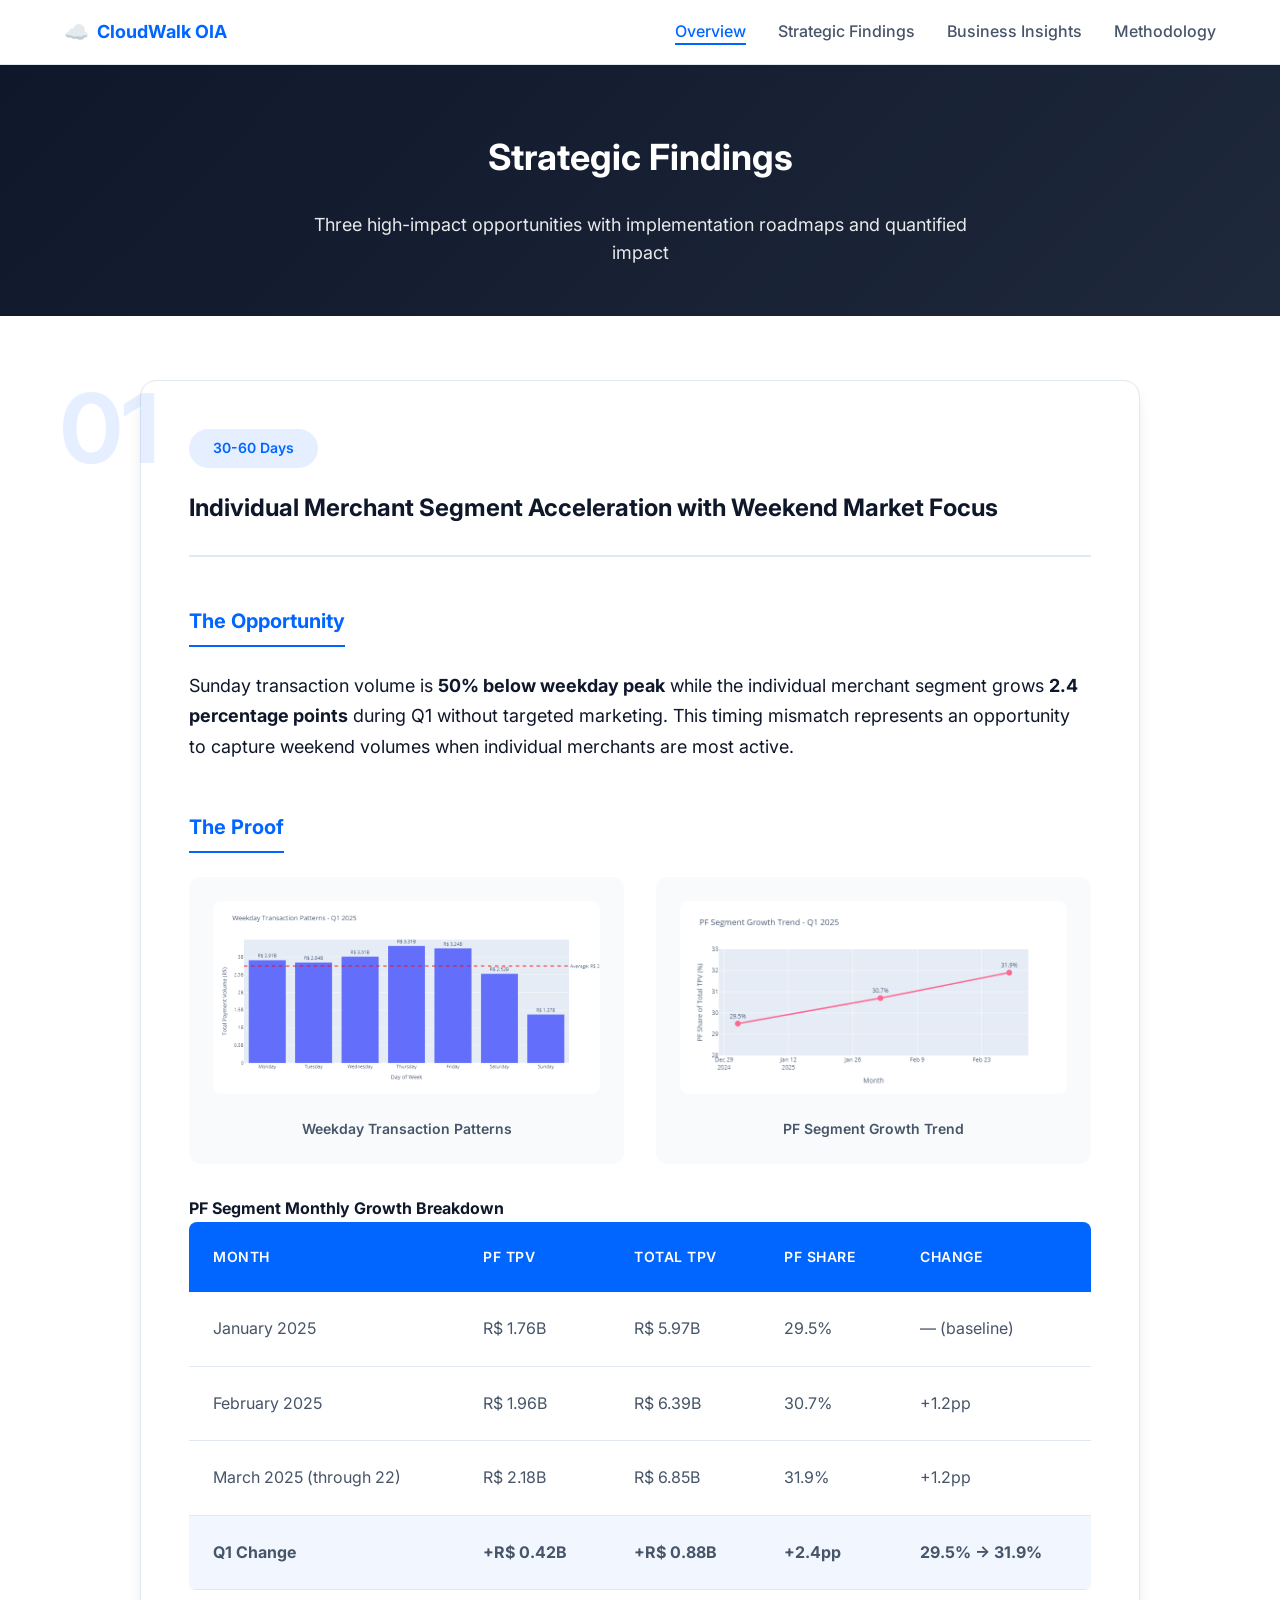
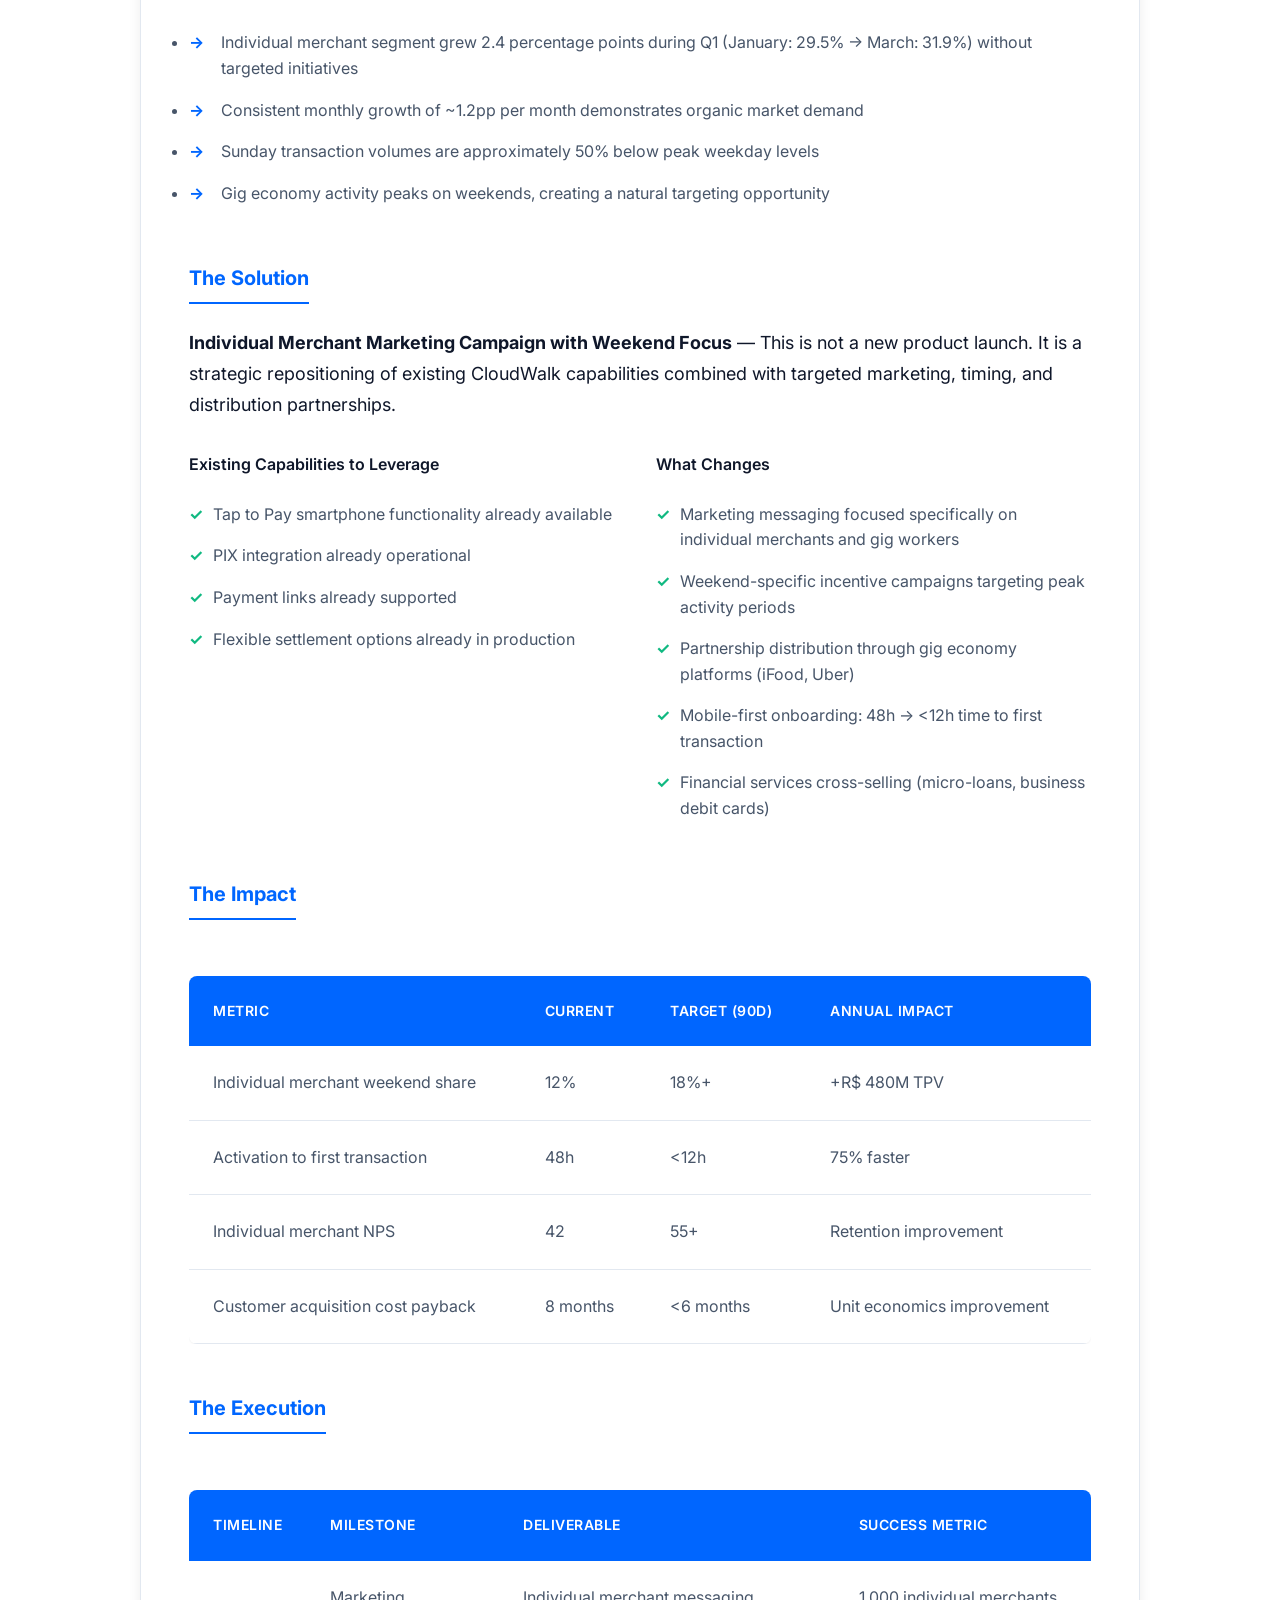
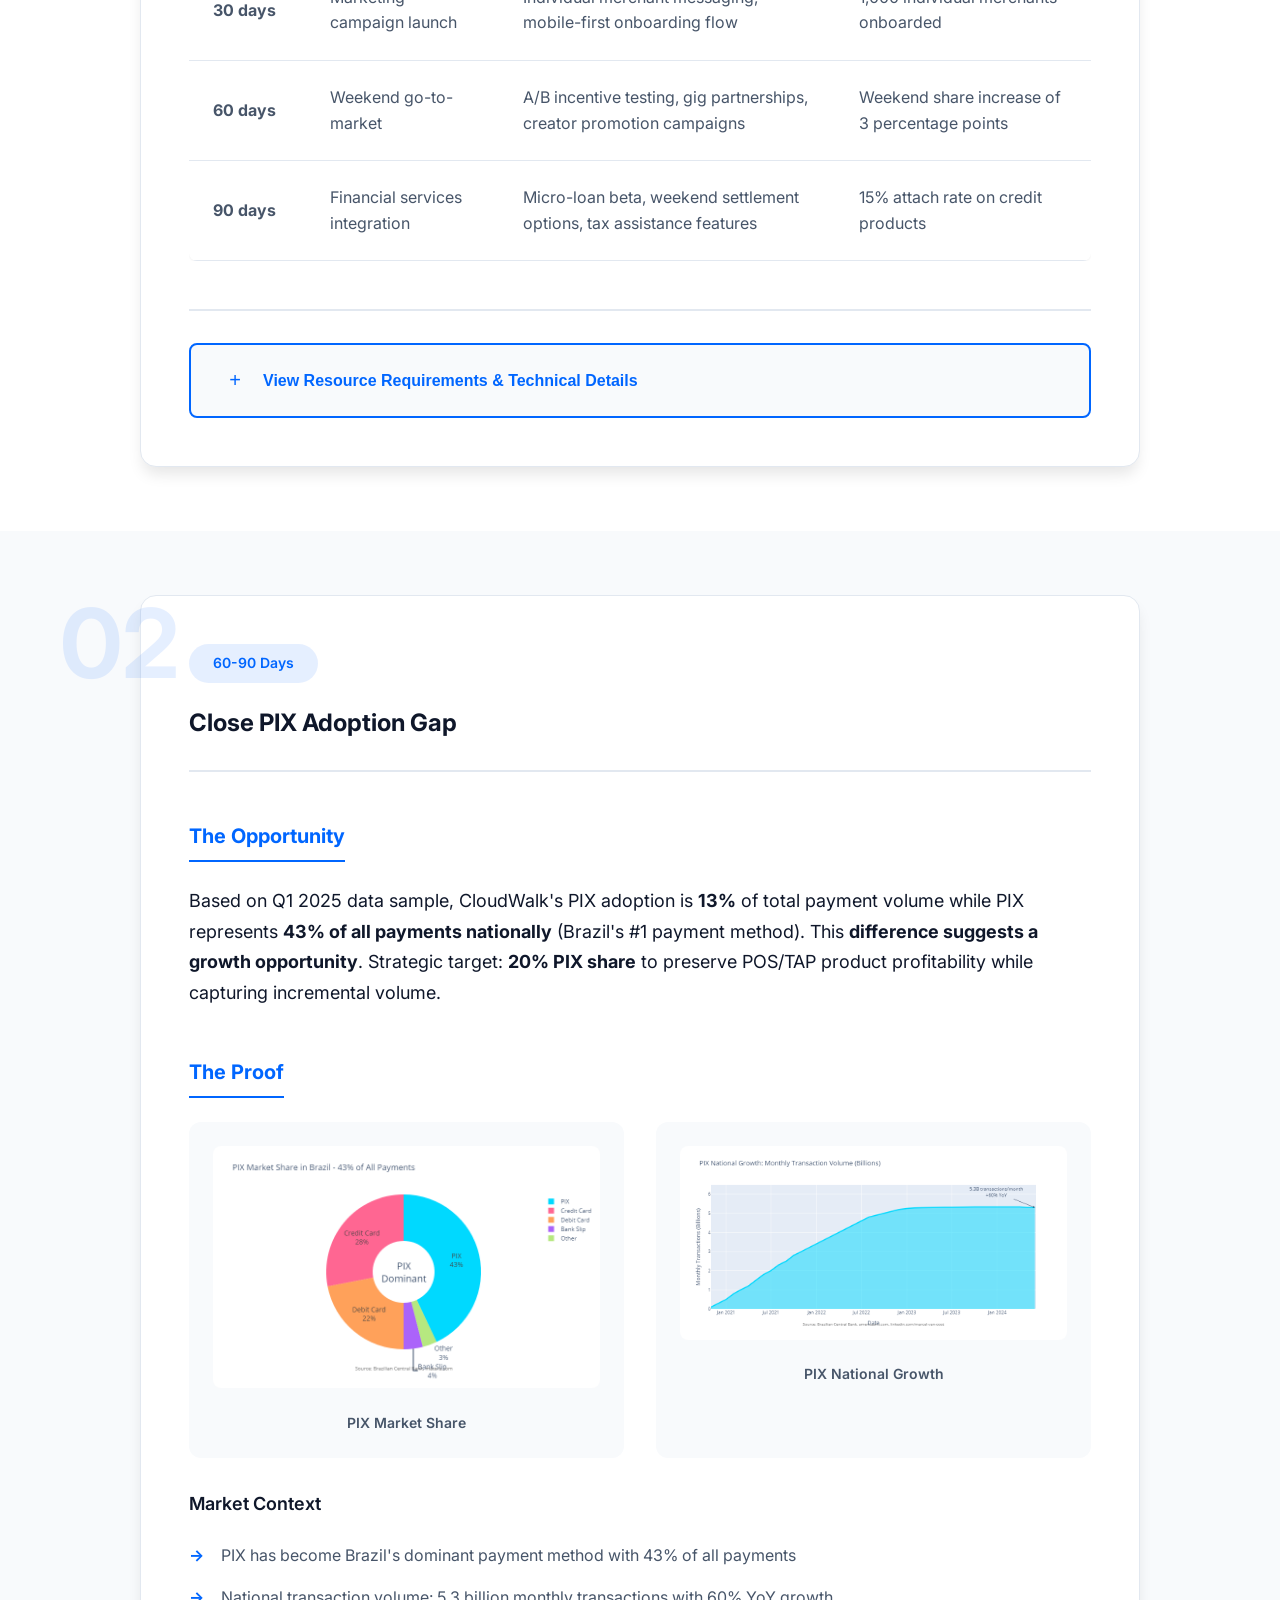
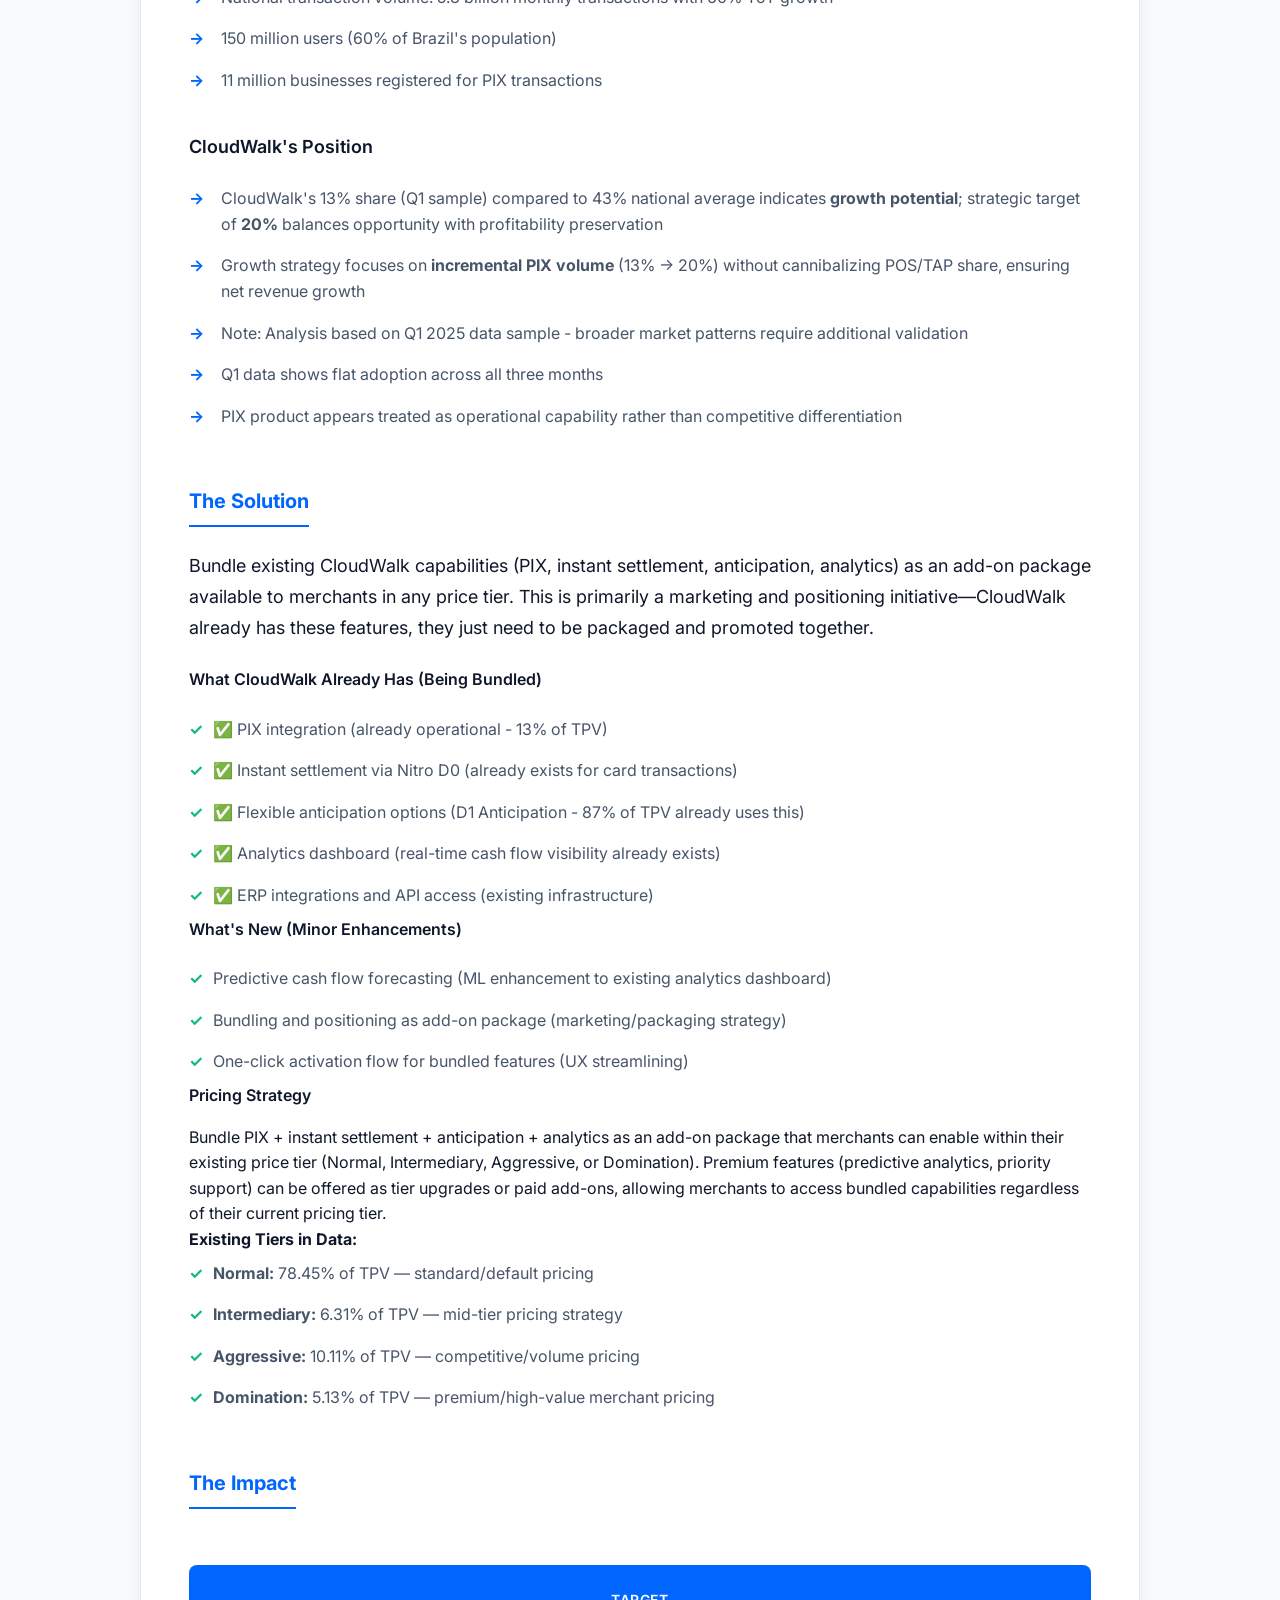
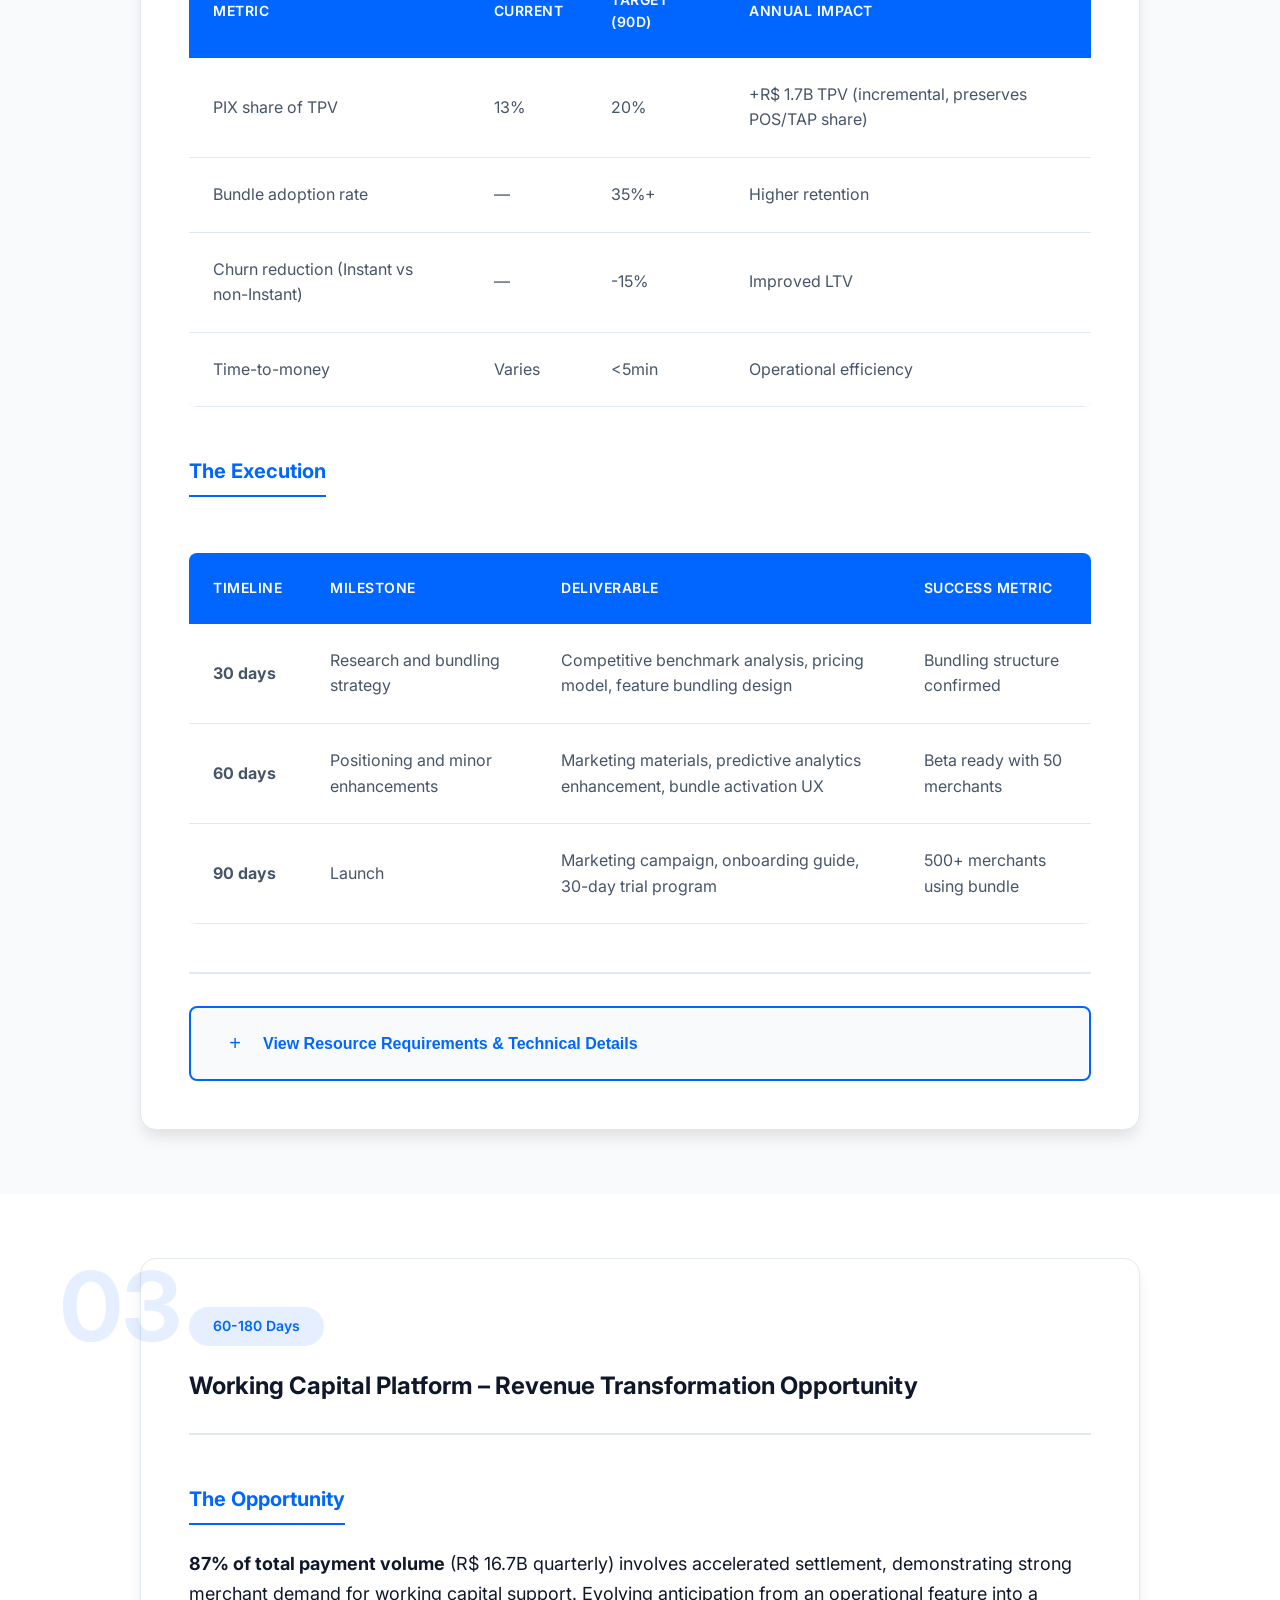
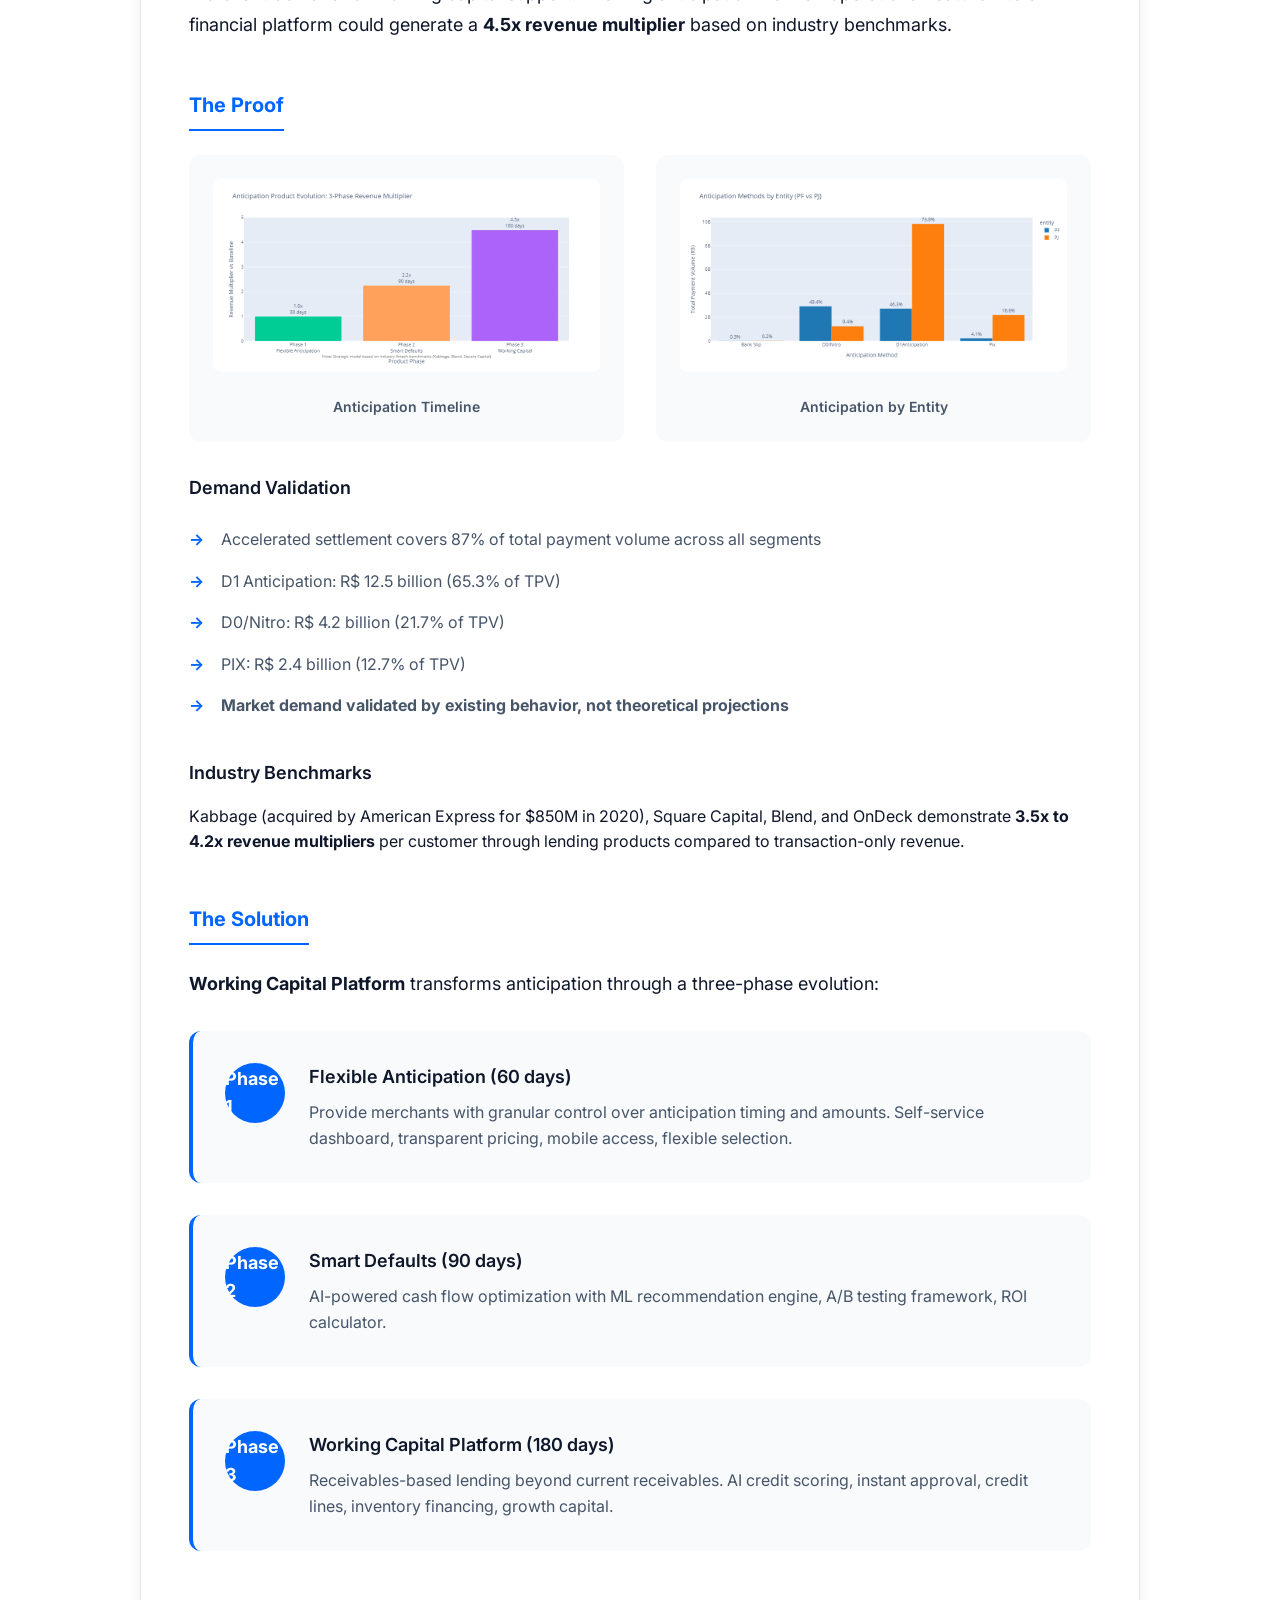
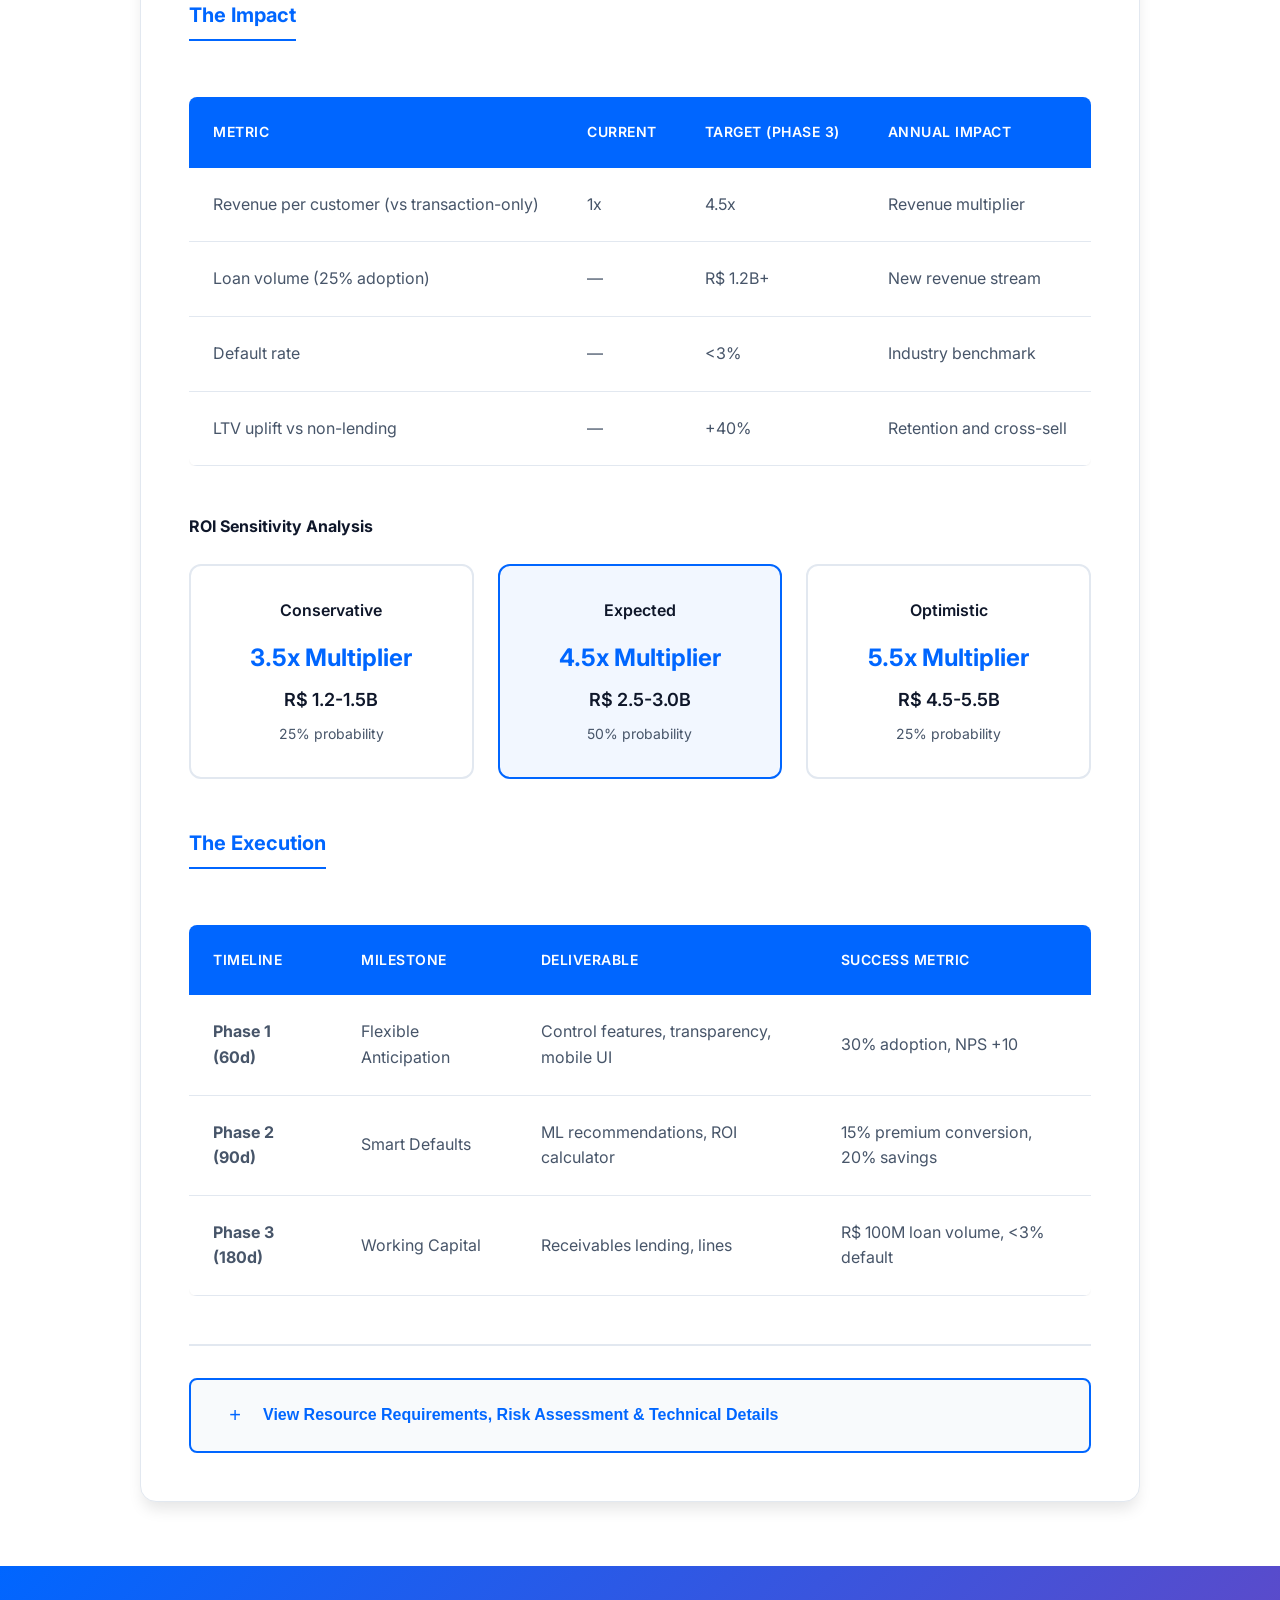
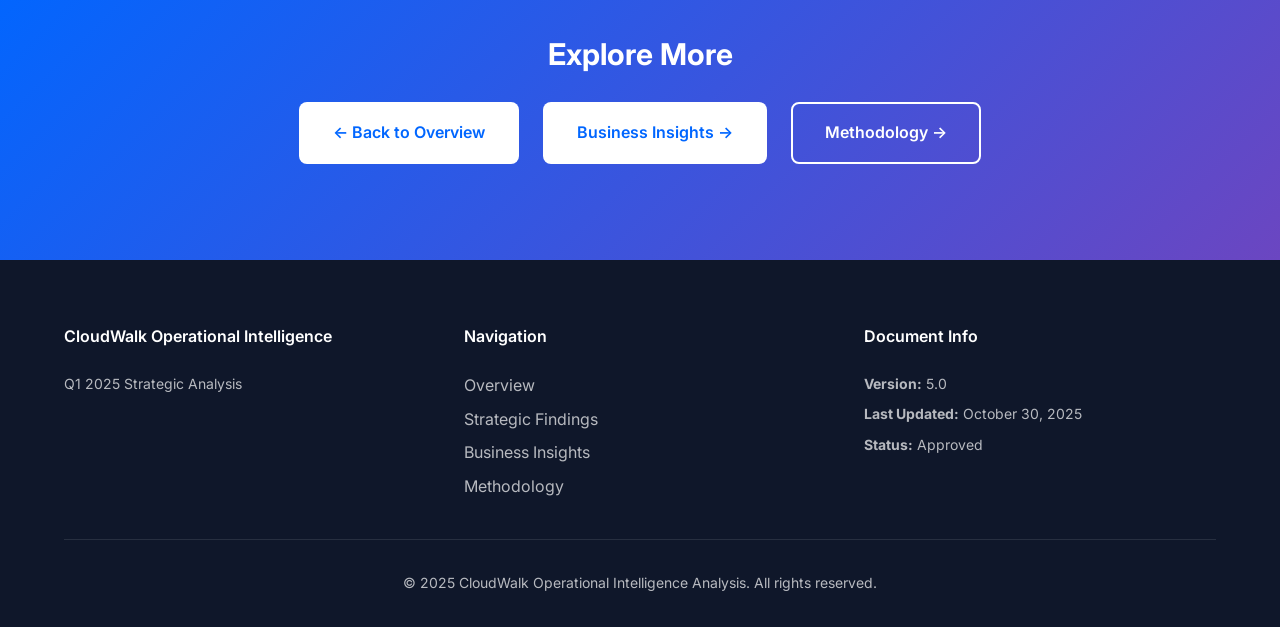
==== commit cd12e0fa: "Commit014 Final findin2 fixes" ====
--- a/docs/findings.html
+++ b/docs/findings.html
@@ -342,7 +342,7 @@
                     <!-- The Solution -->
                     <div class="finding-block">
                         <h3 class="finding-block-title">The Solution</h3>
-                        <p class="finding-lead">Bundle existing CloudWalk capabilities (PIX, instant settlement, anticipation, analytics) into a premium tier offering. This is primarily a marketing and positioning initiative—CloudWalk already has these features, they just need to be packaged and promoted together.</p>
+                        <p class="finding-lead">Bundle existing CloudWalk capabilities (PIX, instant settlement, anticipation, analytics) as an add-on package available to merchants in any price tier. This is primarily a marketing and positioning initiative—CloudWalk already has these features, they just need to be packaged and promoted together.</p>
                         
                         <div class="solution-list">
                             <h4>What CloudWalk Already Has (Being Bundled)</h4>
@@ -357,15 +357,18 @@
                             <h4>What's New (Minor Enhancements)</h4>
                             <ul>
                                 <li>Predictive cash flow forecasting (ML enhancement to existing analytics dashboard)</li>
-                                <li>Premium tier bundling and positioning (marketing/packaging strategy)</li>
+                                <li>Bundling and positioning as add-on package (marketing/packaging strategy)</li>
                                 <li>One-click activation flow for bundled features (UX streamlining)</li>
                             </ul>
 
                             <h4>Pricing Strategy</h4>
+                            <p>Bundle PIX + instant settlement + anticipation + analytics as an add-on package that merchants can enable within their existing price tier (Normal, Intermediary, Aggressive, or Domination). Premium features (predictive analytics, priority support) can be offered as tier upgrades or paid add-ons, allowing merchants to access bundled capabilities regardless of their current pricing tier.</p>
+                            <p><strong>Existing Tiers in Data:</strong></p>
                             <ul>
-                                <li><strong>Standard Tier:</strong> Traditional settlement (T+1 or T+30) — base pricing</li>
-                                <li><strong>Instant Tier:</strong> Everything real-time including PIX — premium pricing</li>
-                                <li><strong>Ultra Tier:</strong> Instant settlement + working capital line + priority support — highest margin</li>
+                                <li><strong>Normal:</strong> 78.45% of TPV — standard/default pricing</li>
+                                <li><strong>Intermediary:</strong> 6.31% of TPV — mid-tier pricing strategy</li>
+                                <li><strong>Aggressive:</strong> 10.11% of TPV — competitive/volume pricing</li>
+                                <li><strong>Domination:</strong> 5.13% of TPV — premium/high-value merchant pricing</li>
                             </ul>
                         </div>
                     </div>
@@ -391,7 +394,7 @@
                                         <td>+R$ 1.7B TPV (incremental, preserves POS/TAP share)</td>
                                     </tr>
                                     <tr>
-                                        <td>Instant tier adoption</td>
+                                        <td>Bundle adoption rate</td>
                                         <td>—</td>
                                         <td>35%+</td>
                                         <td>Higher retention</td>
@@ -431,7 +434,7 @@
                                         <td><strong>30 days</strong></td>
                                         <td>Research and bundling strategy</td>
                                         <td>Competitive benchmark analysis, pricing model, feature bundling design</td>
-                                        <td>Premium tier structure confirmed</td>
+                                        <td>Bundling structure confirmed</td>
                                     </tr>
                                     <tr>
                                         <td><strong>60 days</strong></td>
@@ -443,7 +446,7 @@
                                         <td><strong>90 days</strong></td>
                                         <td>Launch</td>
                                         <td>Marketing campaign, onboarding guide, 30-day trial program</td>
-                                        <td>500+ merchants on Instant tier</td>
+                                        <td>500+ merchants using bundle</td>
                                     </tr>
                                 </tbody>
                             </table>
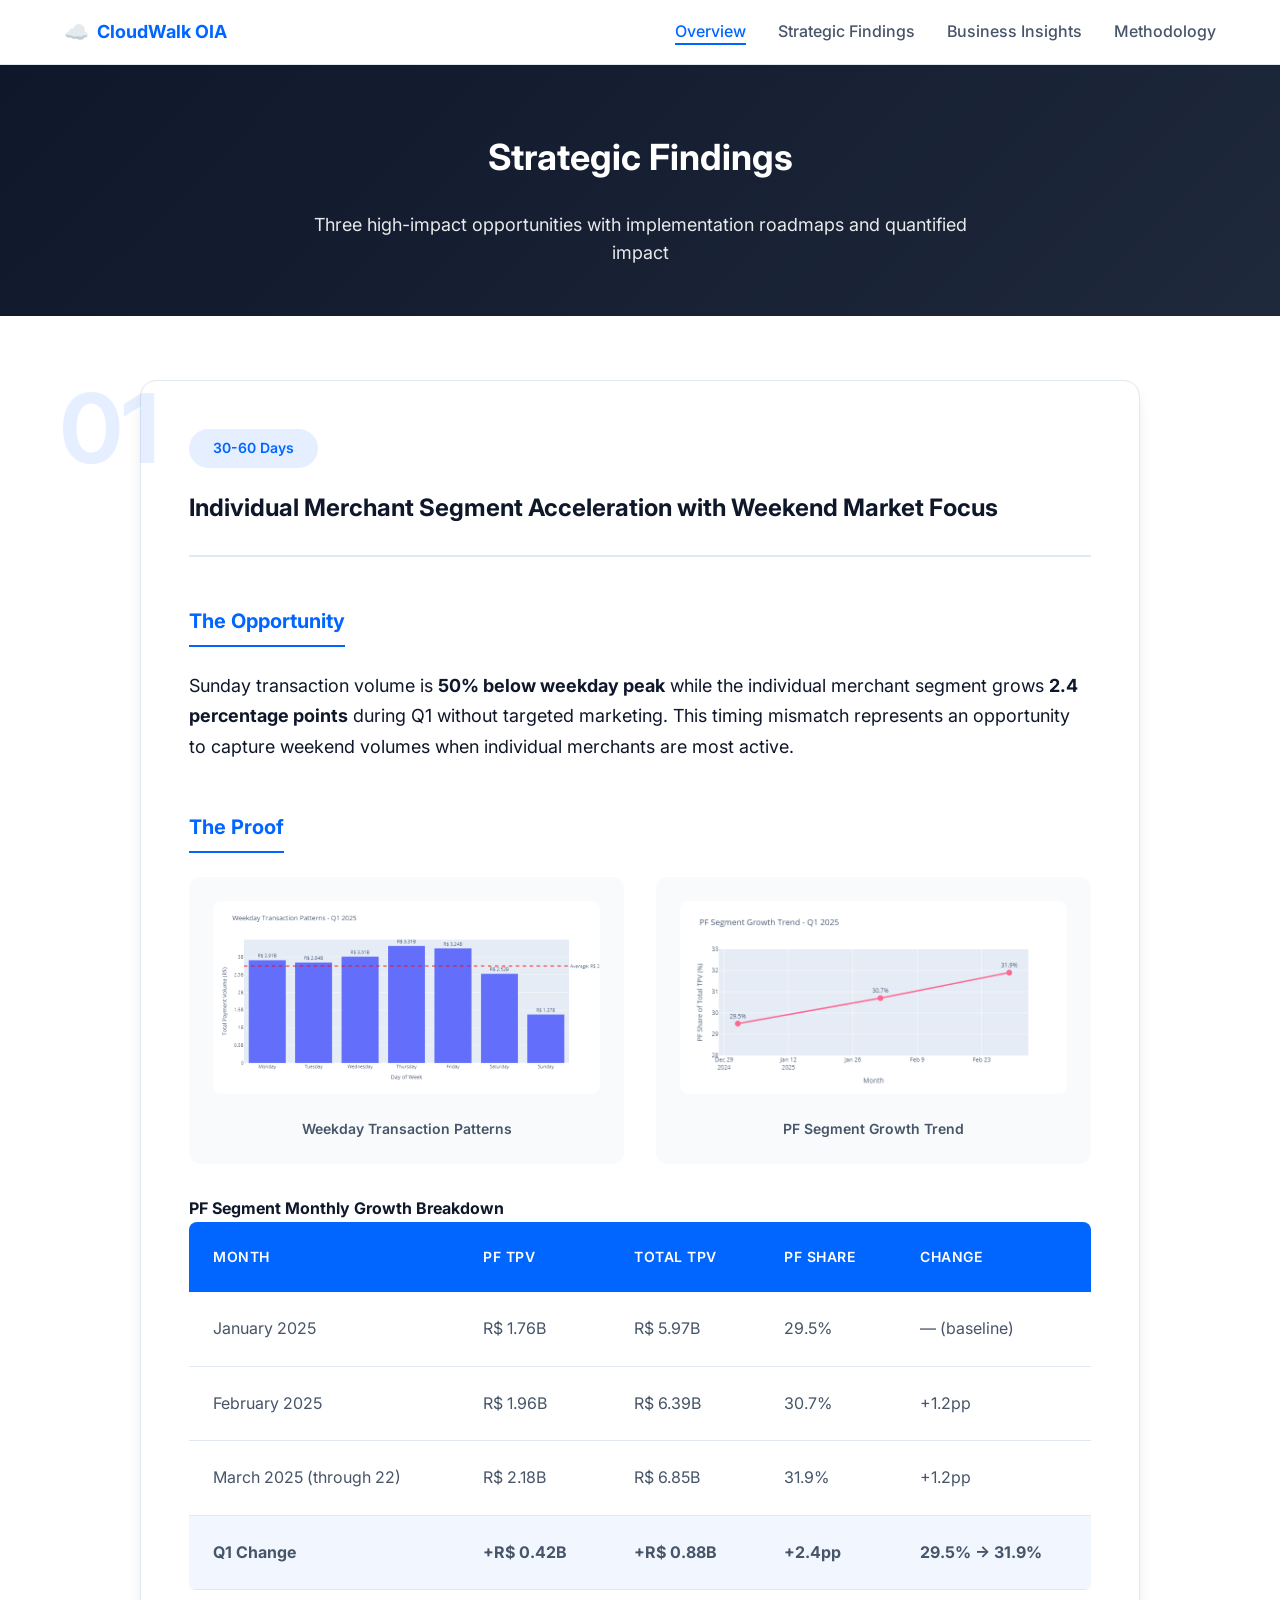
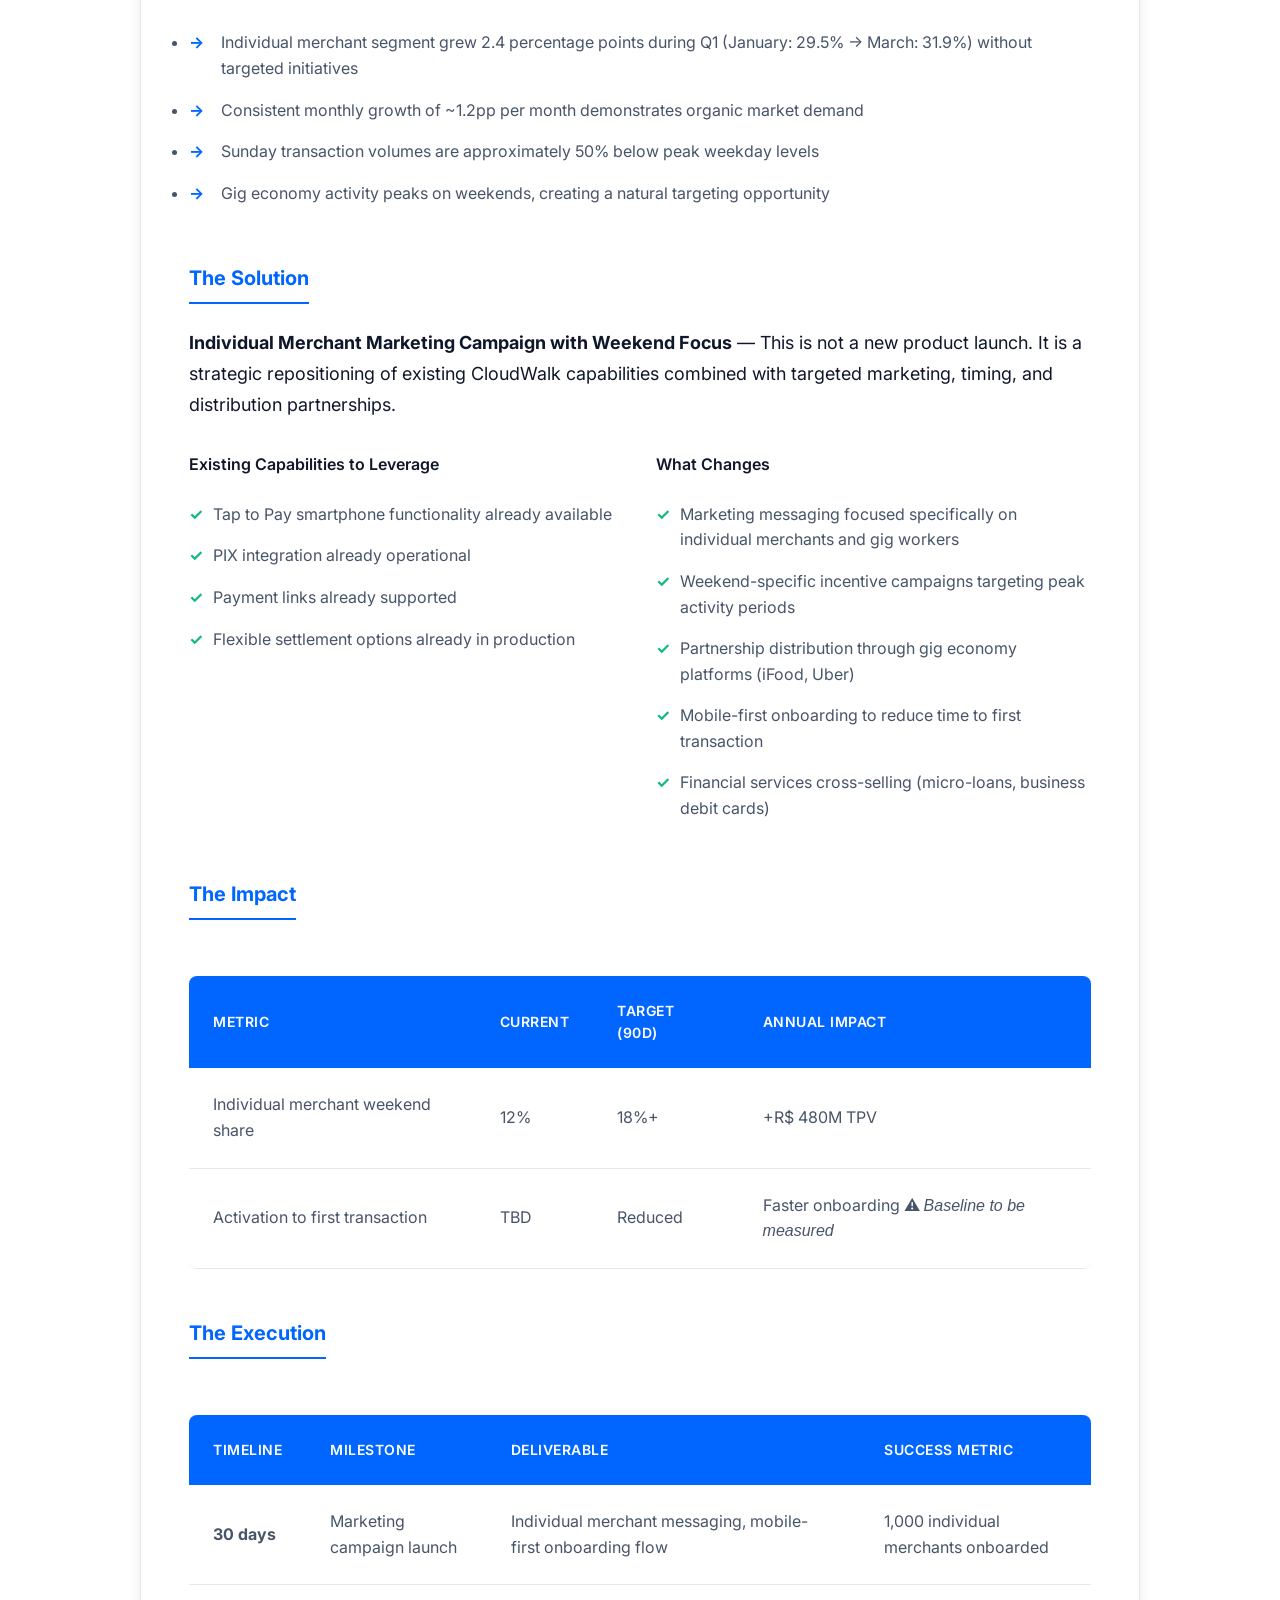
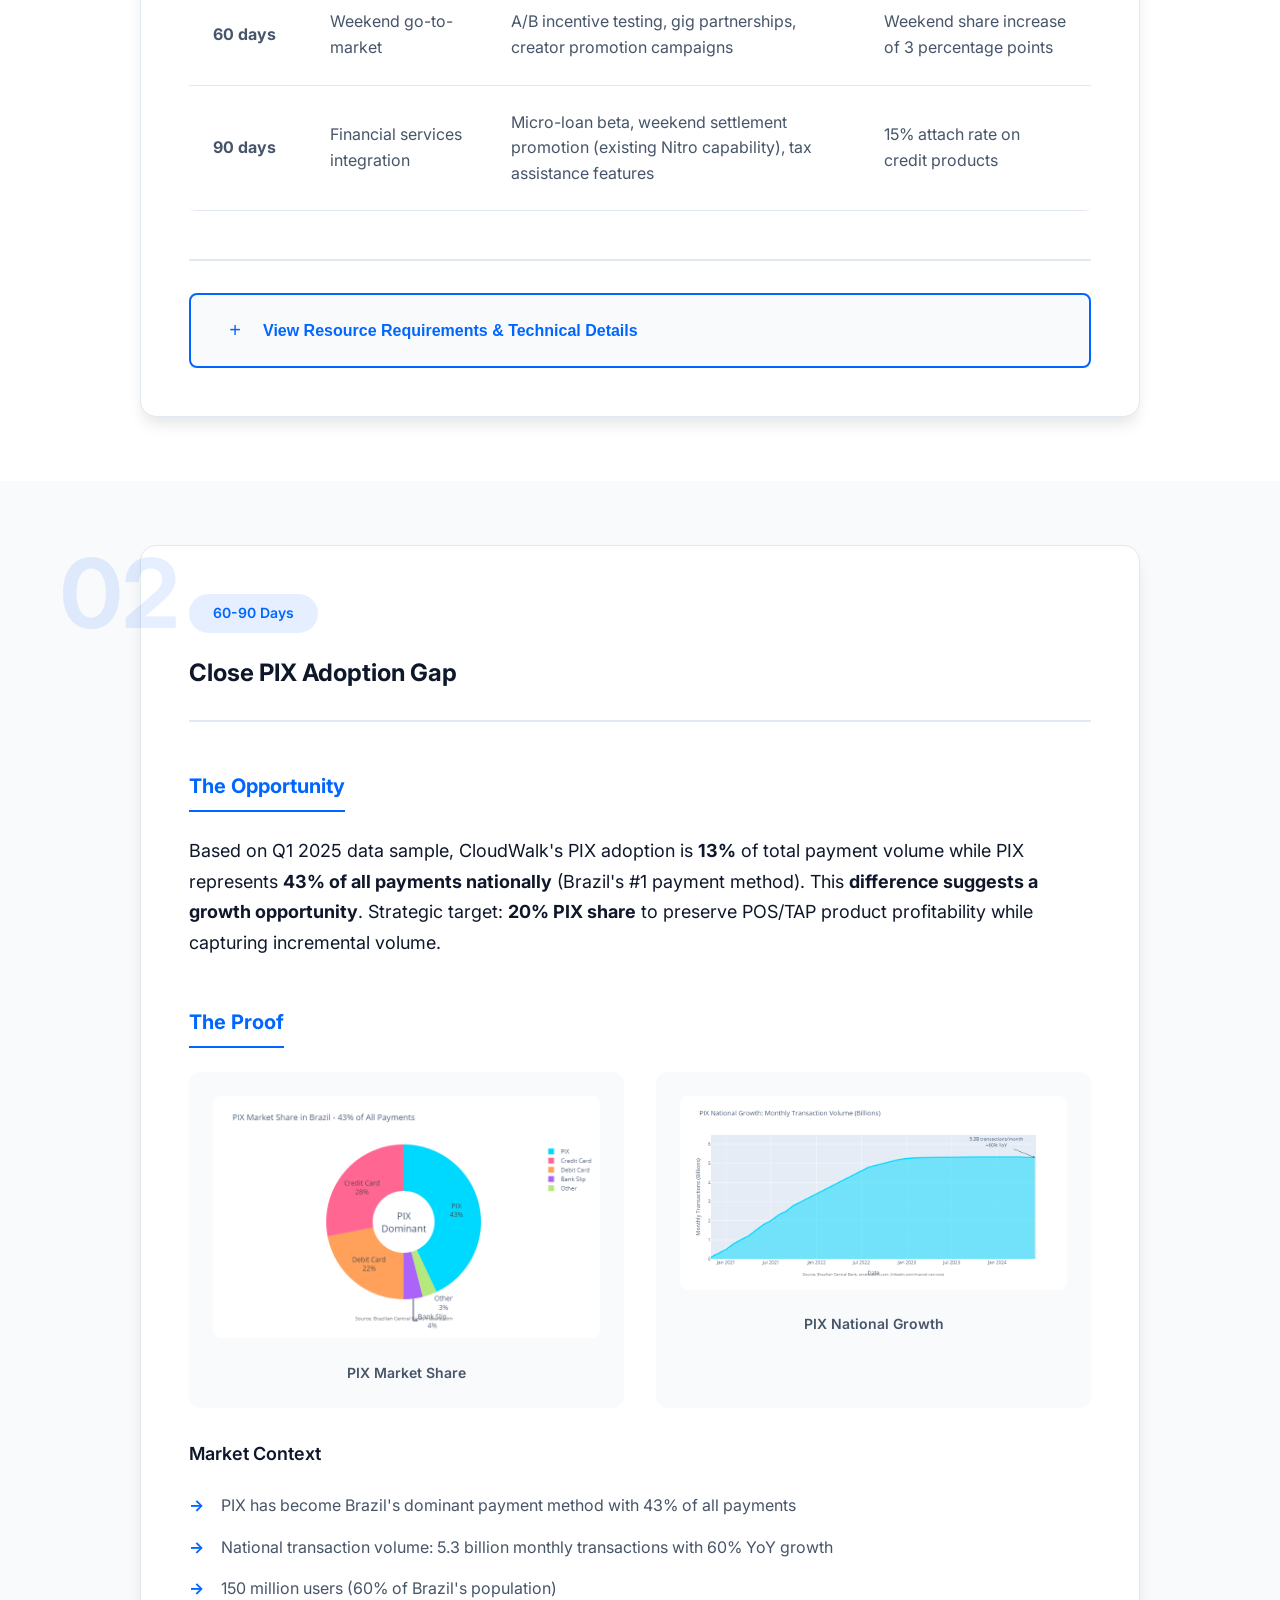
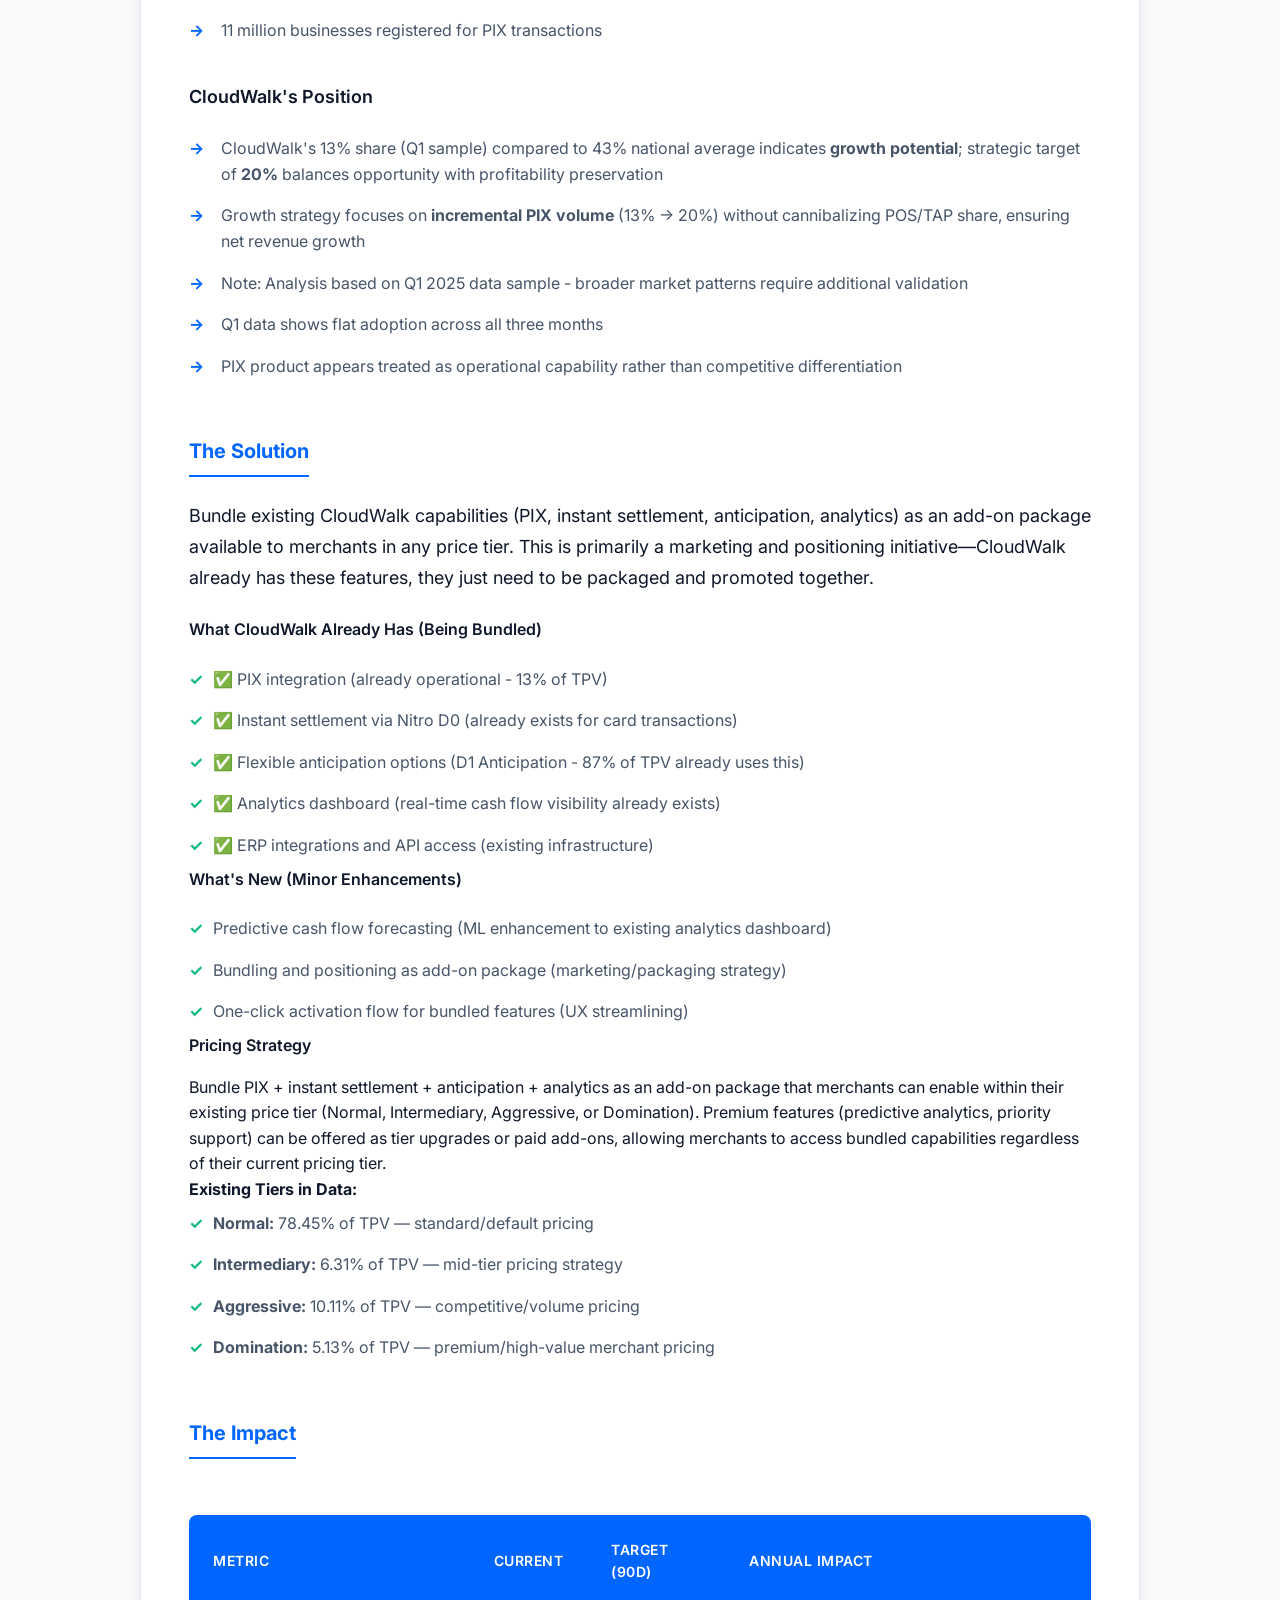
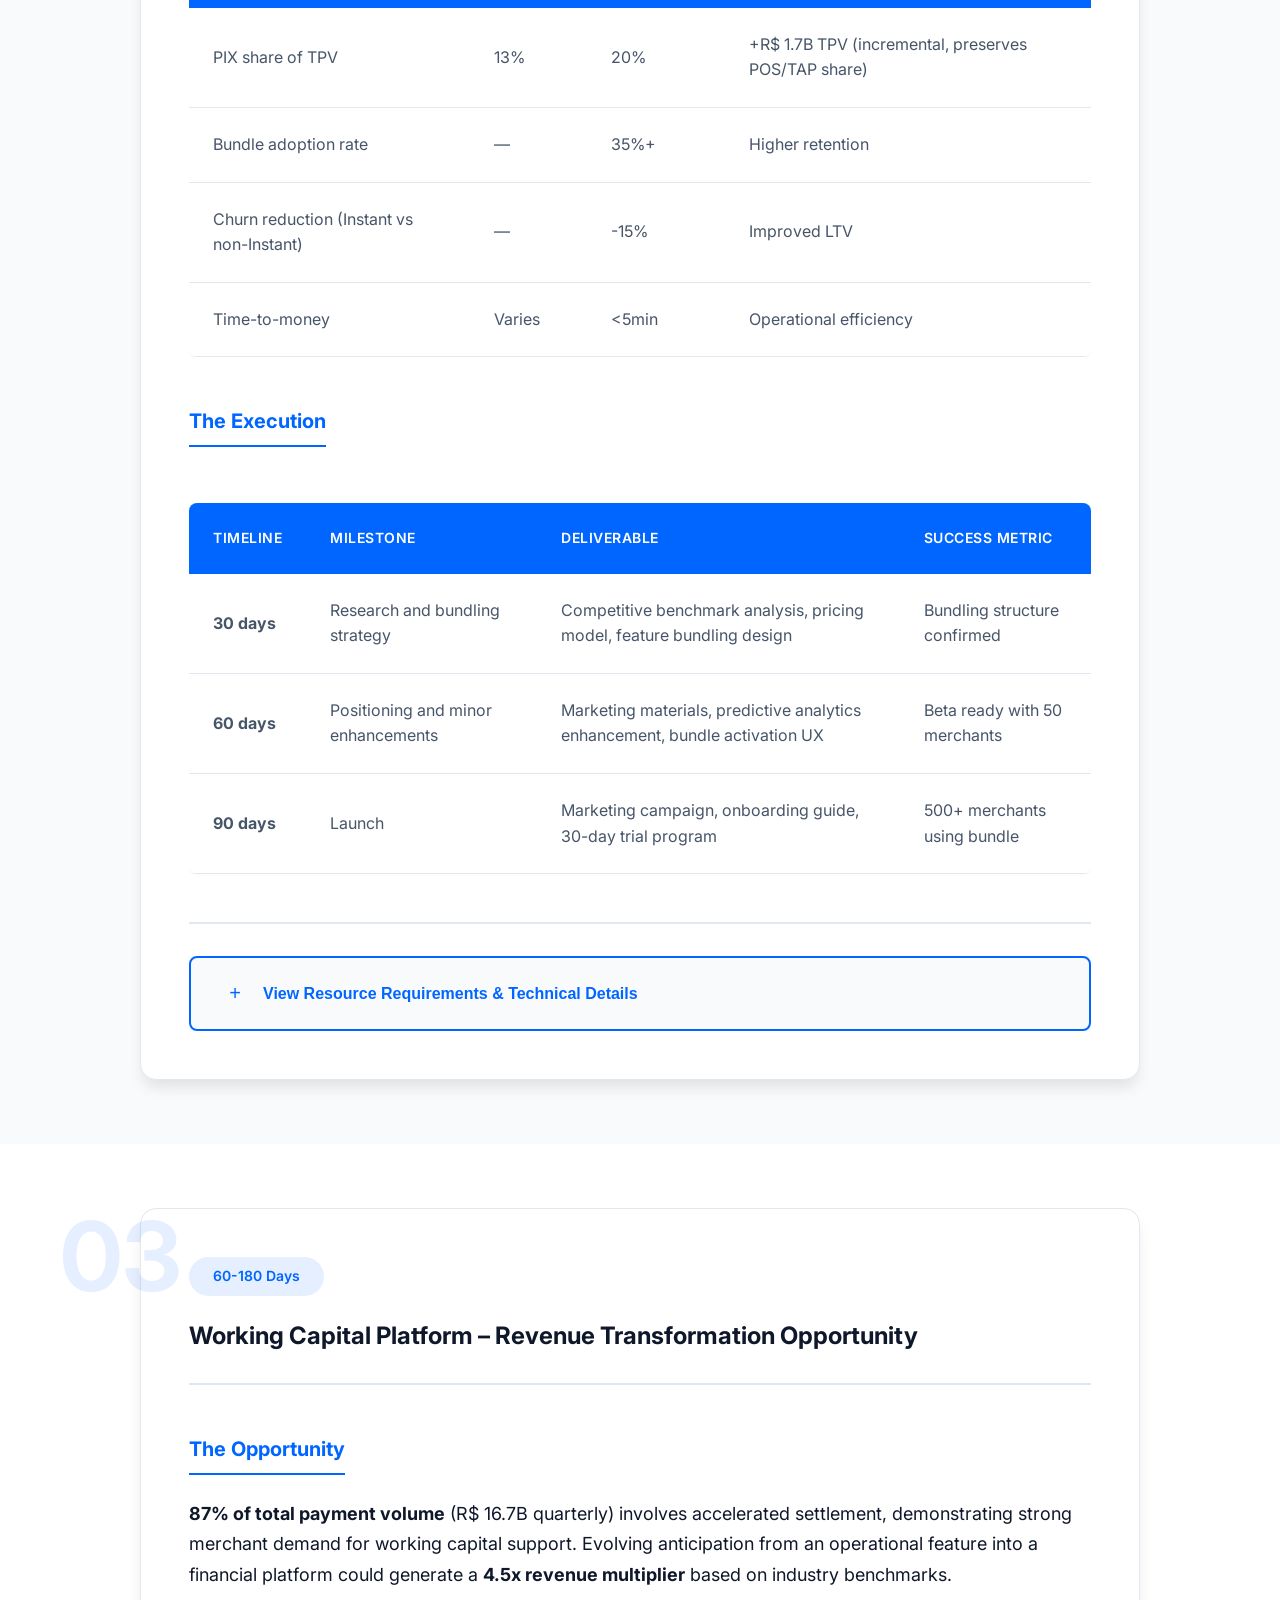
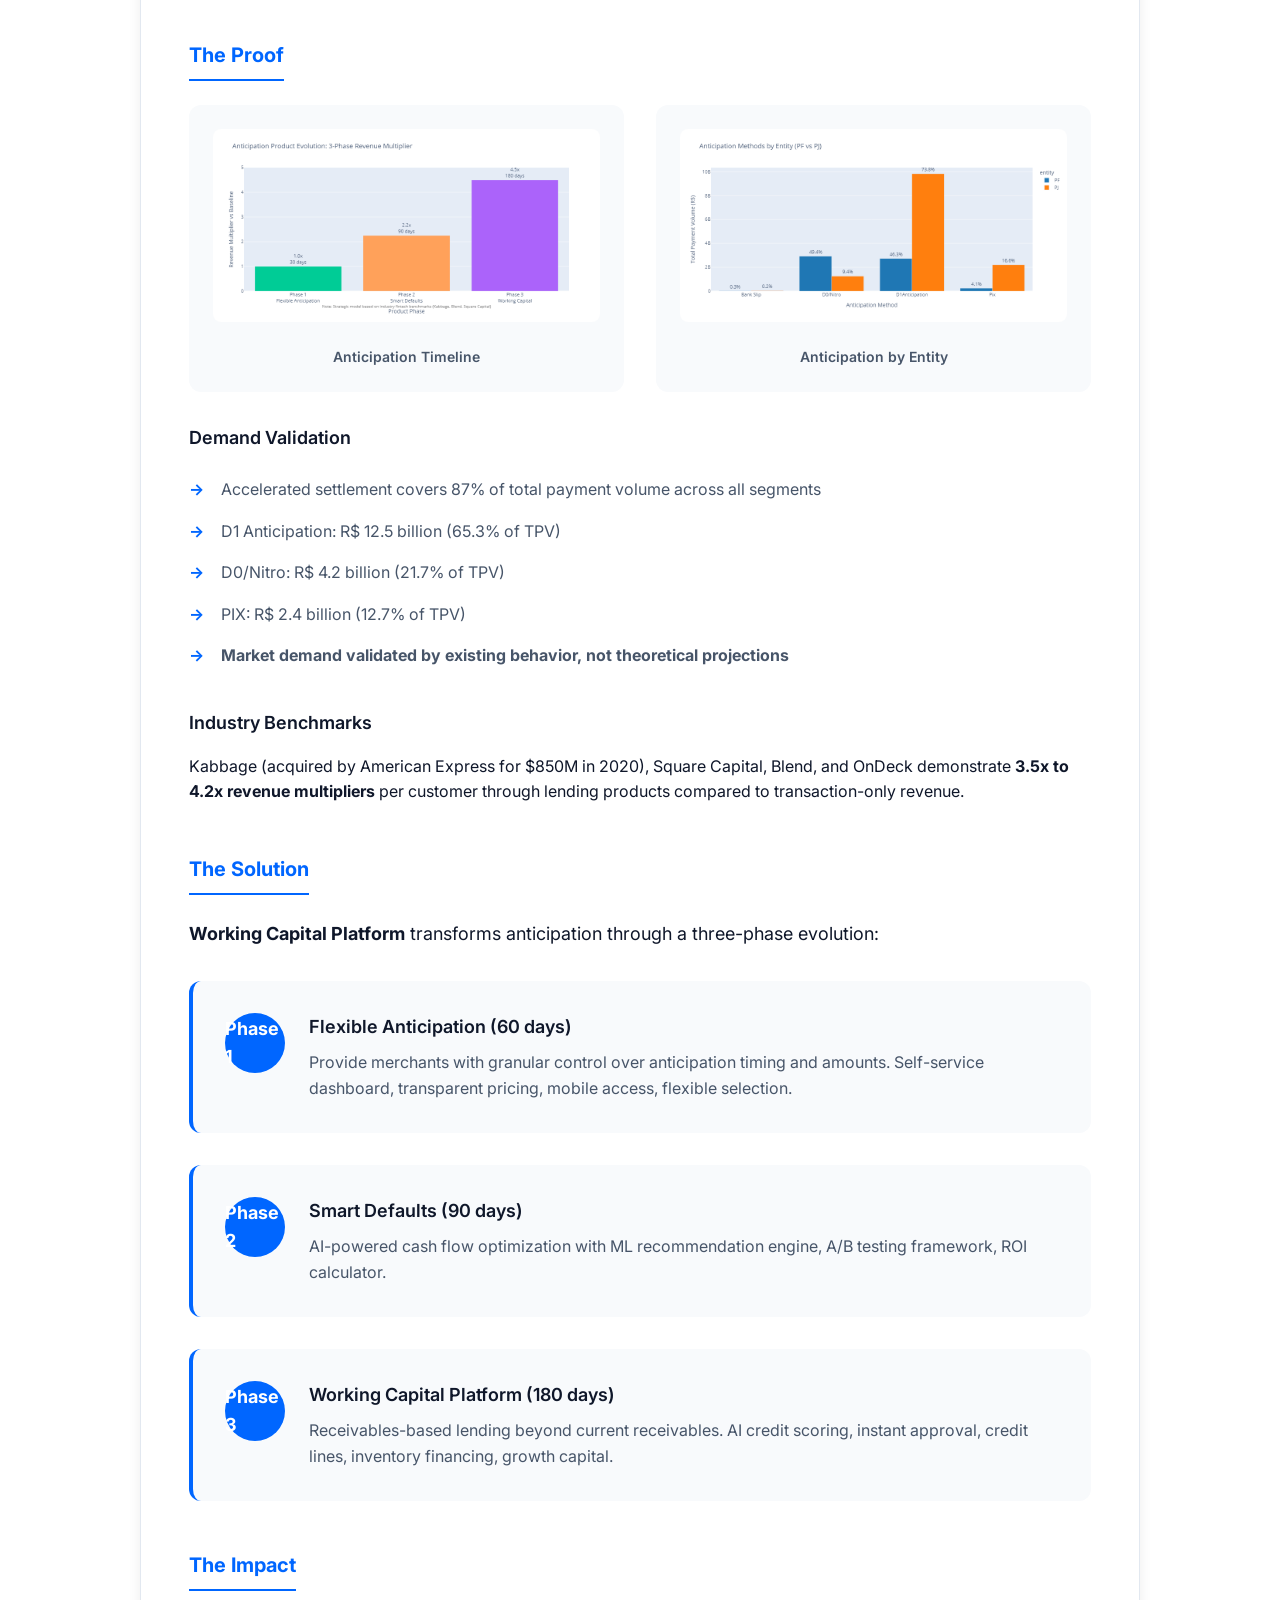
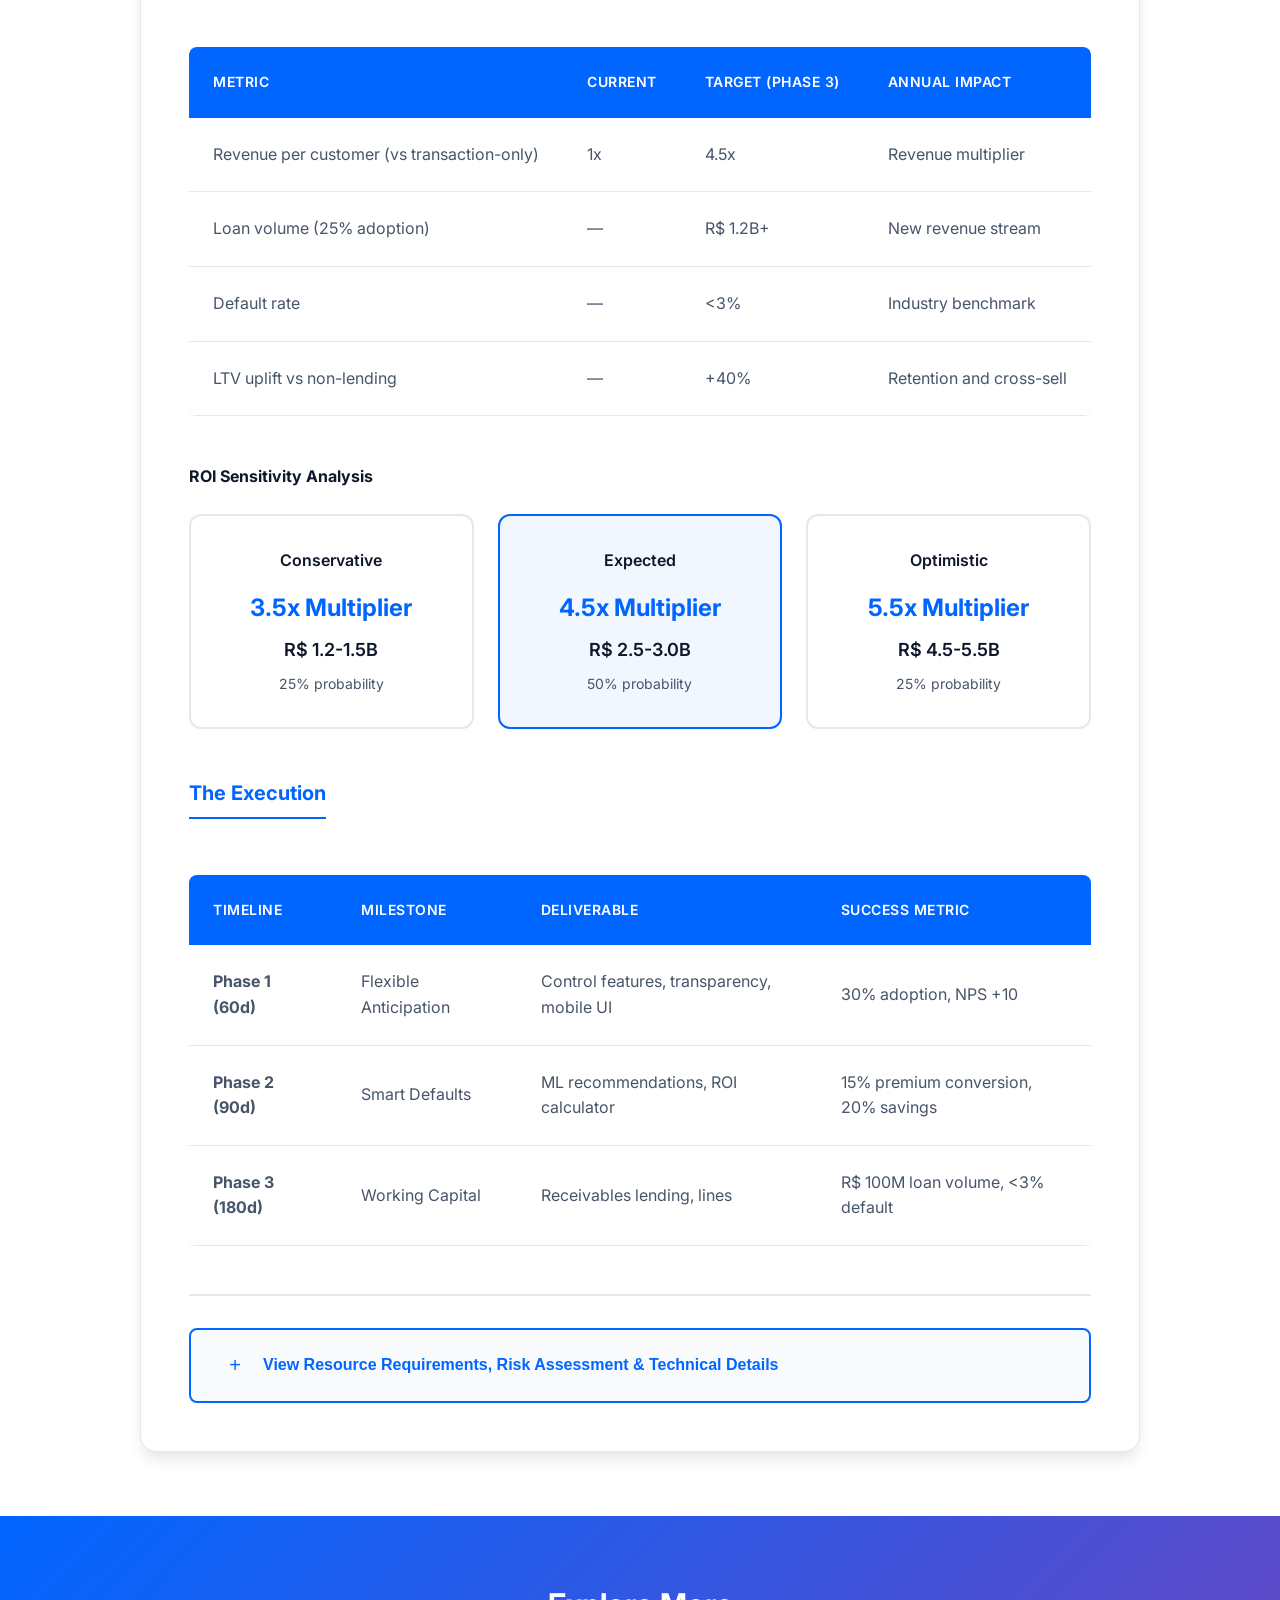
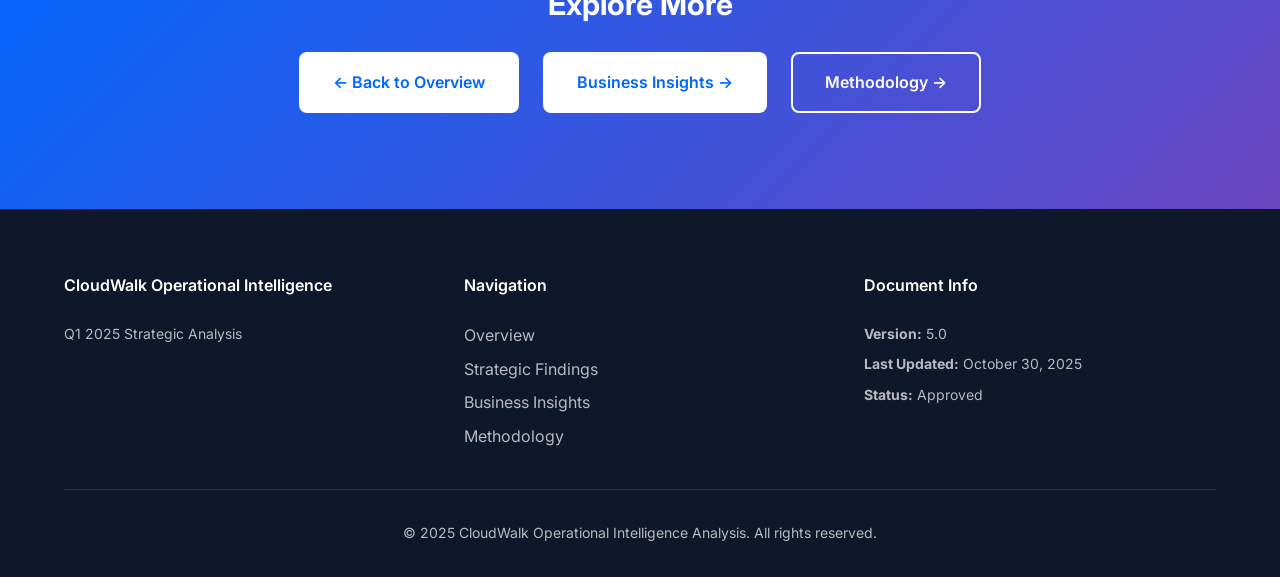
==== commit cddf417b: "Commit014 Metrics correction" ====
--- a/docs/findings.html
+++ b/docs/findings.html
@@ -144,7 +144,7 @@
                                     <li>Marketing messaging focused specifically on individual merchants and gig workers</li>
                                     <li>Weekend-specific incentive campaigns targeting peak activity periods</li>
                                     <li>Partnership distribution through gig economy platforms (iFood, Uber)</li>
-                                    <li>Mobile-first onboarding: 48h → <12h time to first transaction</li>
+                                    <li>Mobile-first onboarding to reduce time to first transaction</li>
                                     <li>Financial services cross-selling (micro-loans, business debit cards)</li>
                                 </ul>
                             </div>
@@ -173,21 +173,9 @@
                                     </tr>
                                     <tr>
                                         <td>Activation to first transaction</td>
-                                        <td>48h</td>
-                                        <td><12h</td>
-                                        <td>75% faster</td>
-                                    </tr>
-                                    <tr>
-                                        <td>Individual merchant NPS</td>
-                                        <td>42</td>
-                                        <td>55+</td>
-                                        <td>Retention improvement</td>
-                                    </tr>
-                                    <tr>
-                                        <td>Customer acquisition cost payback</td>
-                                        <td>8 months</td>
-                                        <td><6 months</td>
-                                        <td>Unit economics improvement</td>
+                                        <td>TBD</td>
+                                        <td>Reduced</td>
+                                        <td>Faster onboarding ⚠️ <em>Baseline to be measured</em></td>
                                     </tr>
                                 </tbody>
                             </table>
@@ -223,7 +211,7 @@
                                     <tr>
                                         <td><strong>90 days</strong></td>
                                         <td>Financial services integration</td>
-                                        <td>Micro-loan beta, weekend settlement options, tax assistance features</td>
+                                        <td>Micro-loan beta, weekend settlement promotion (existing Nitro capability), tax assistance features</td>
                                         <td>15% attach rate on credit products</td>
                                     </tr>
                                 </tbody>
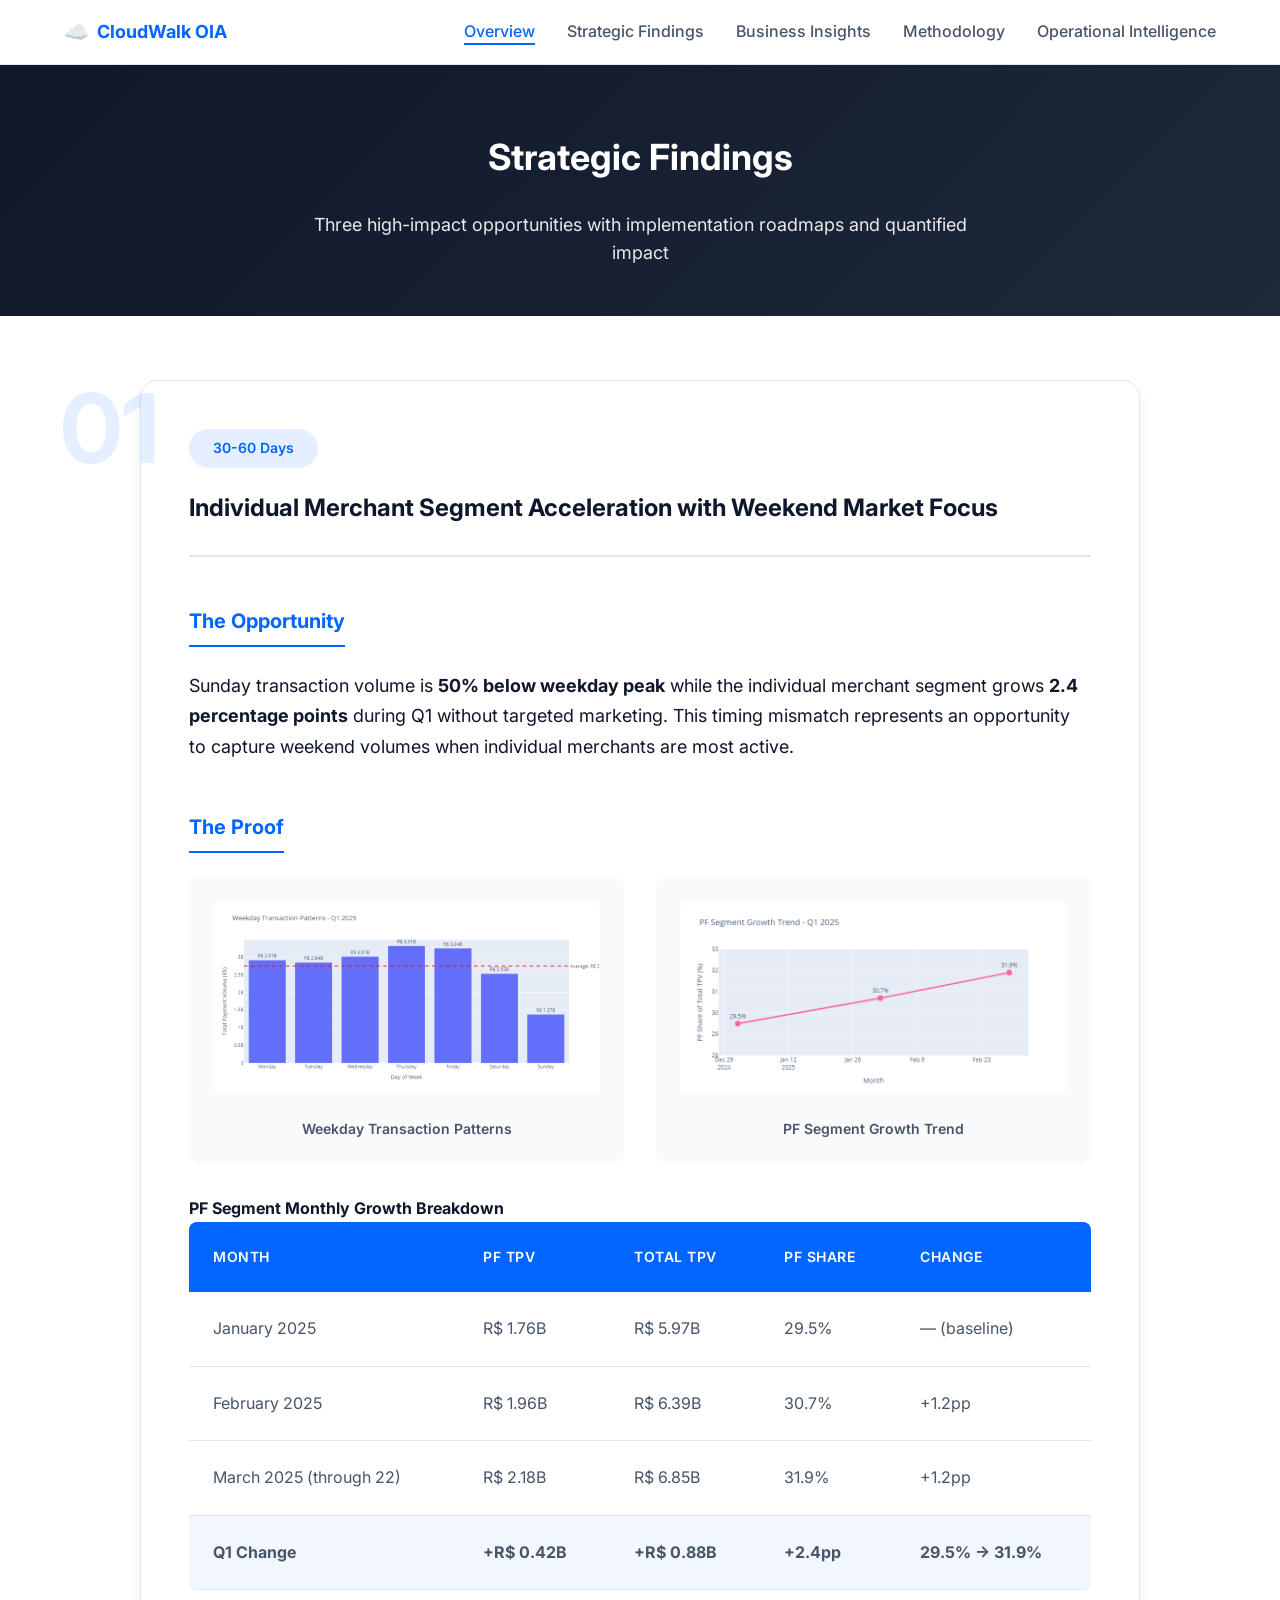
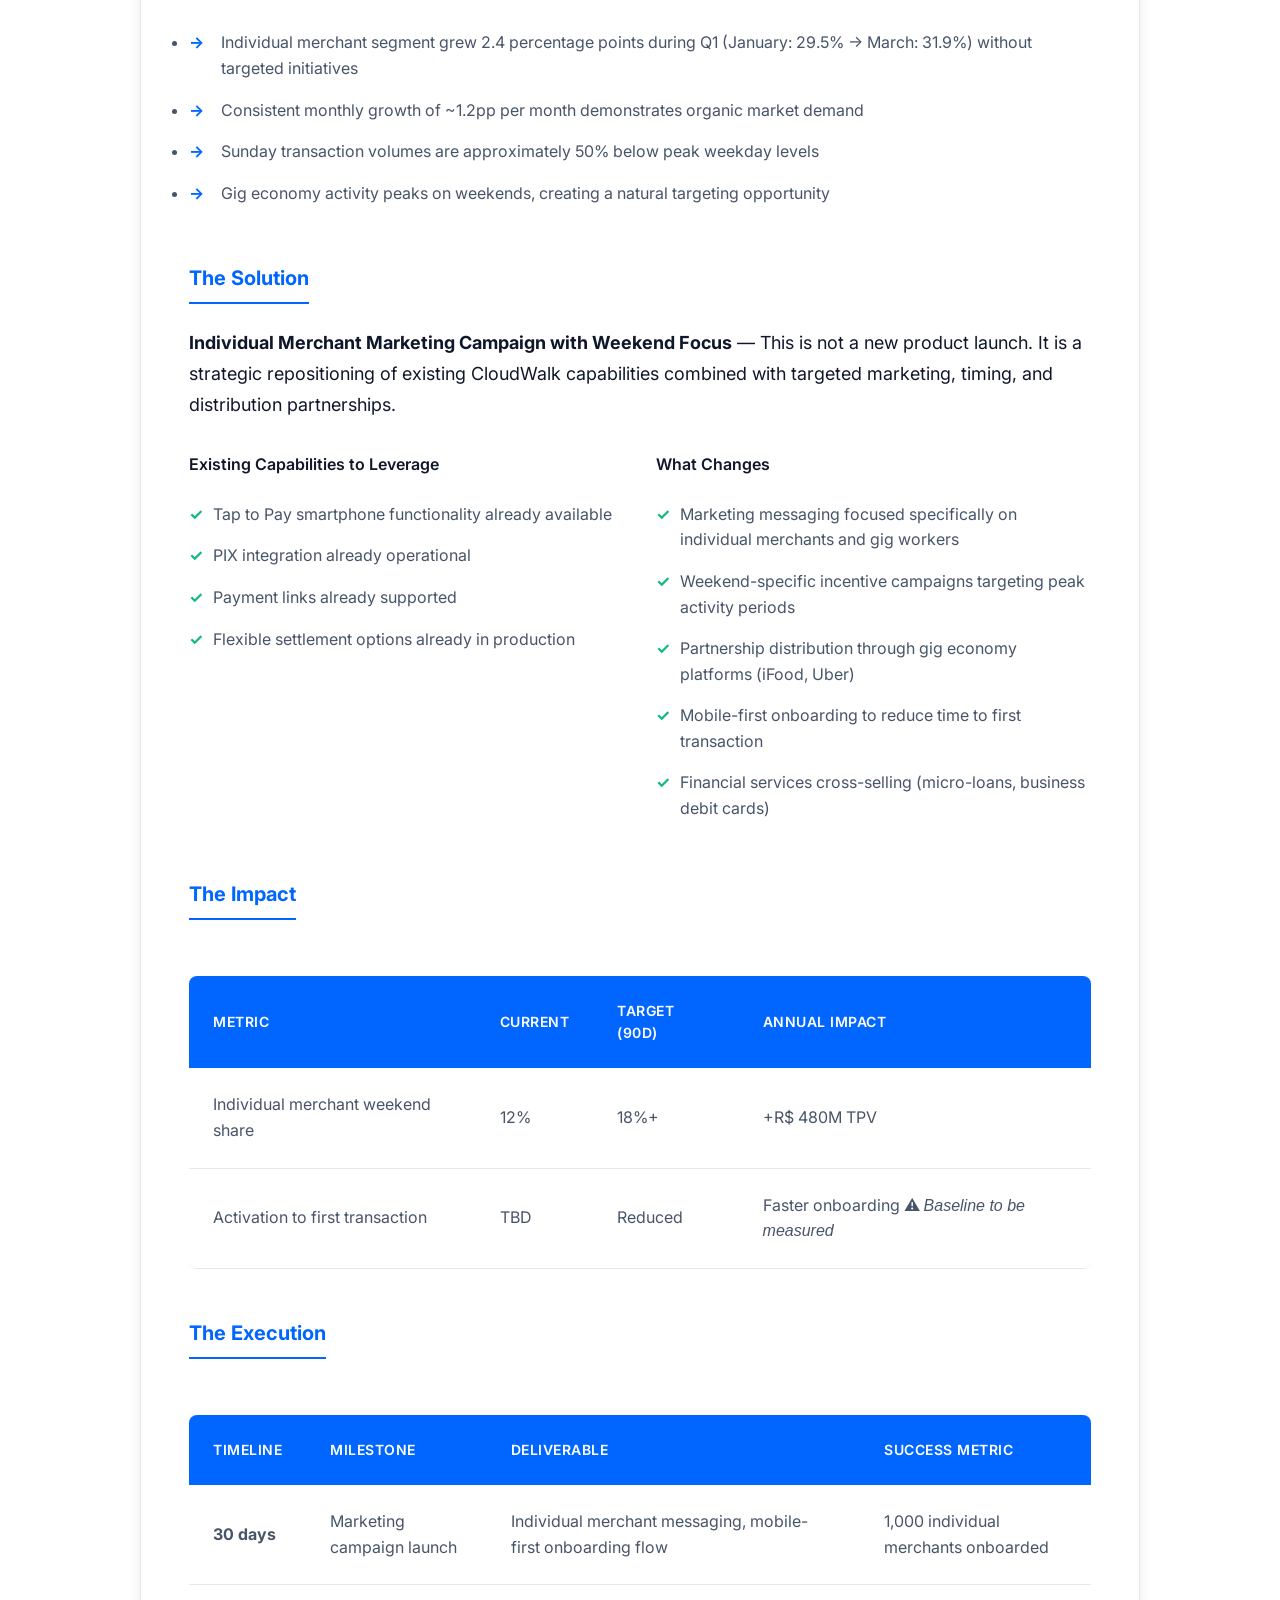
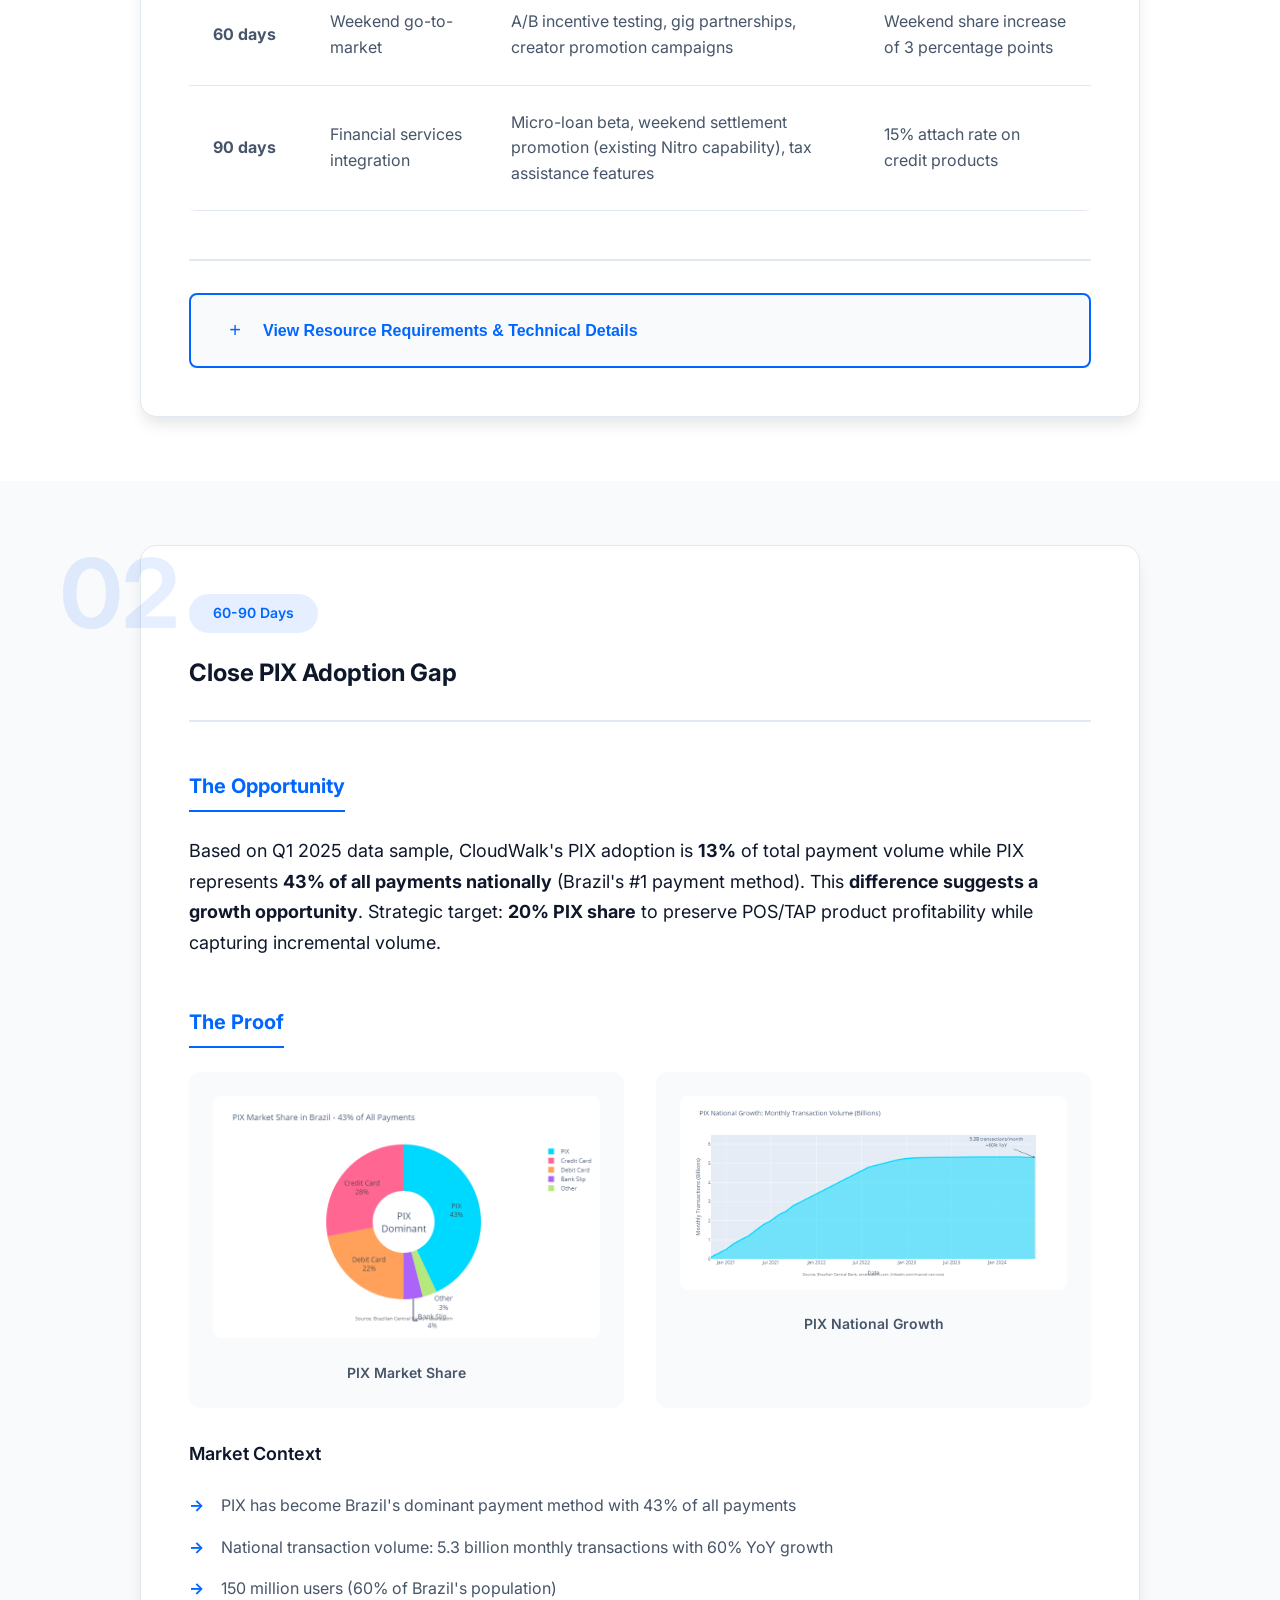
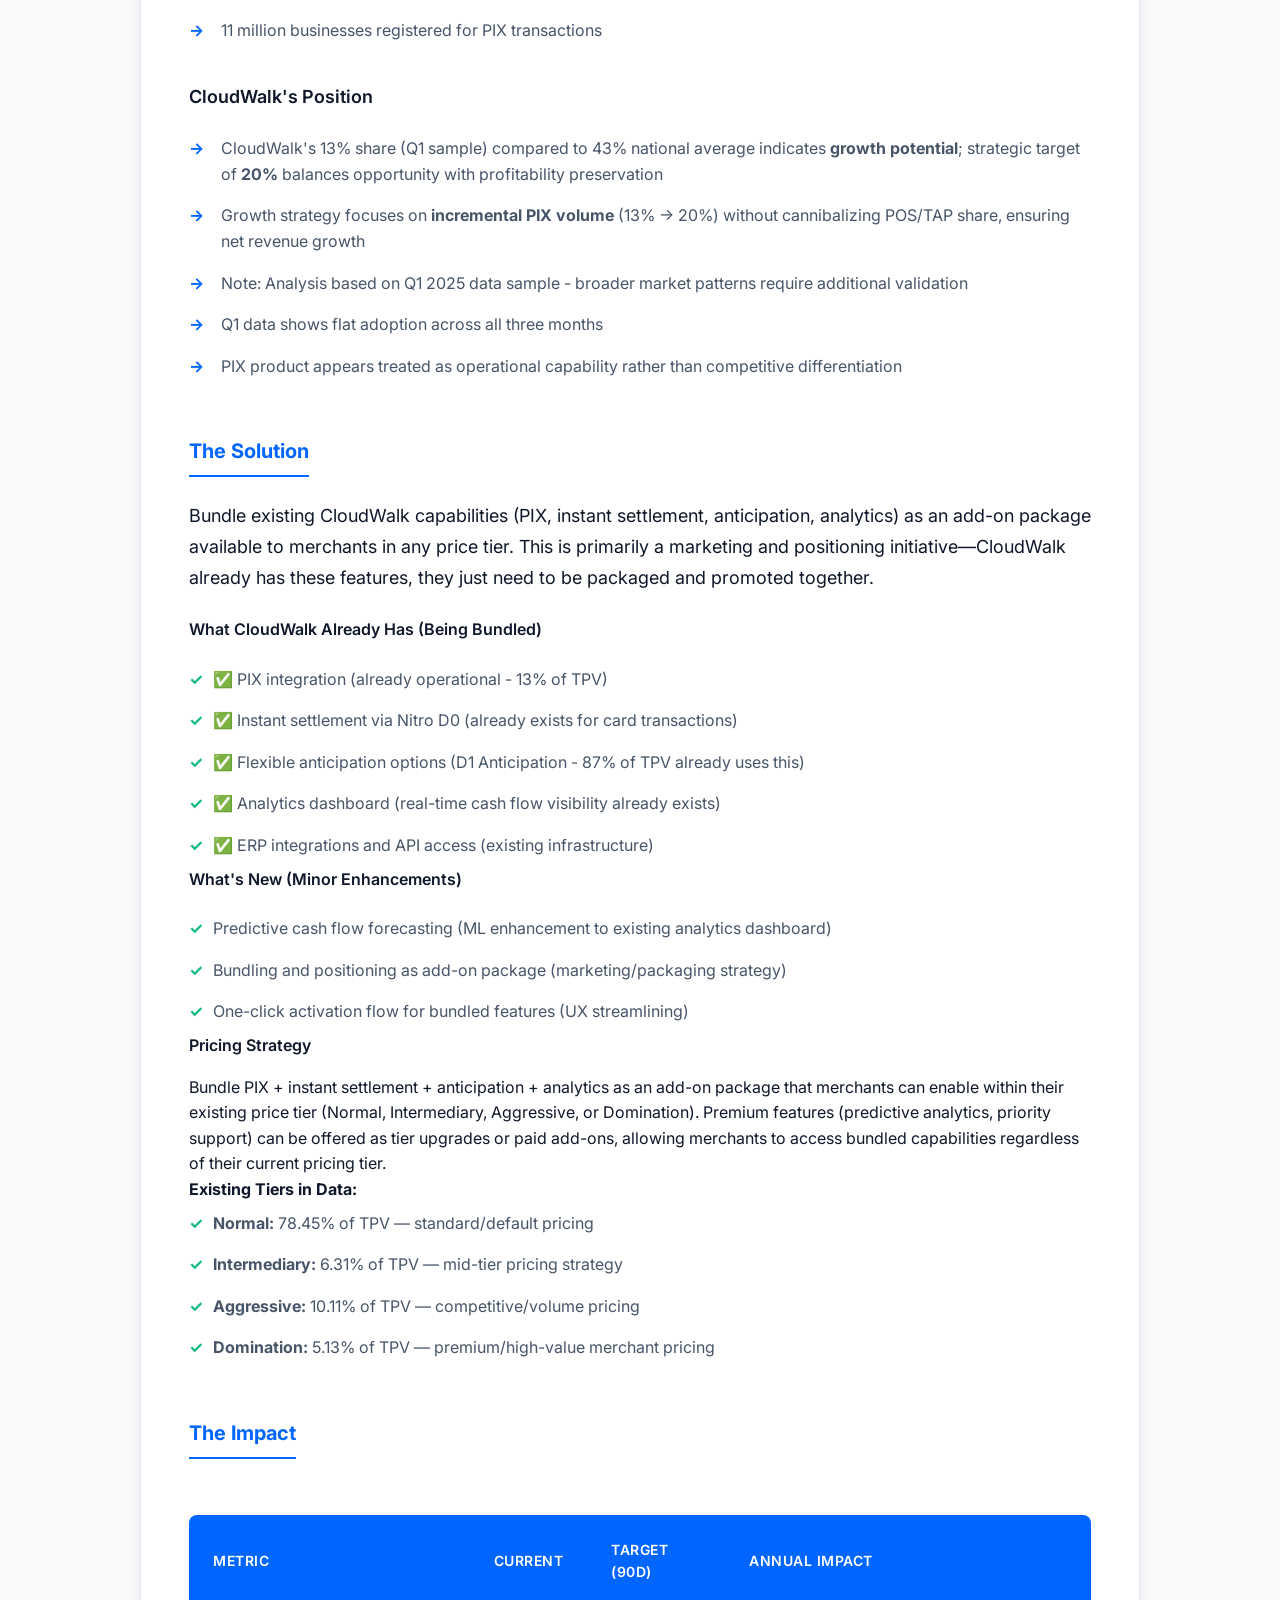
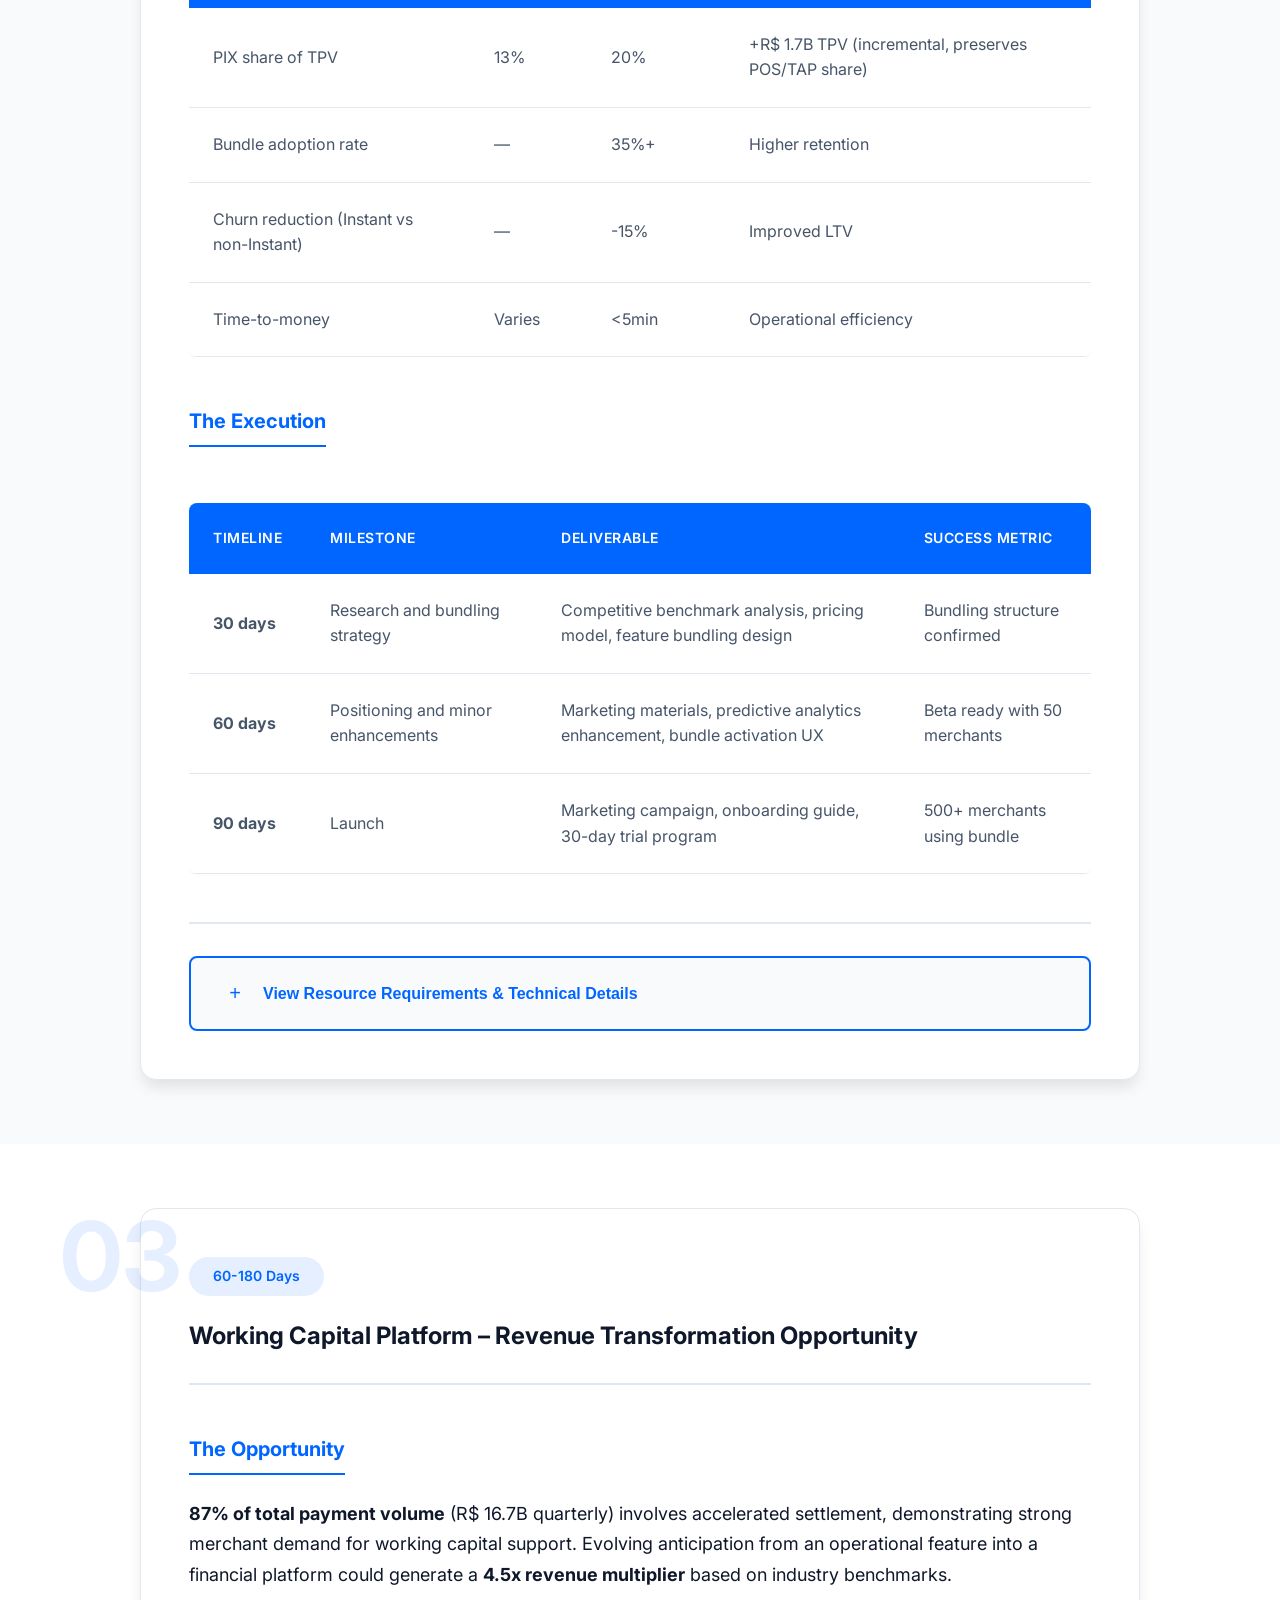
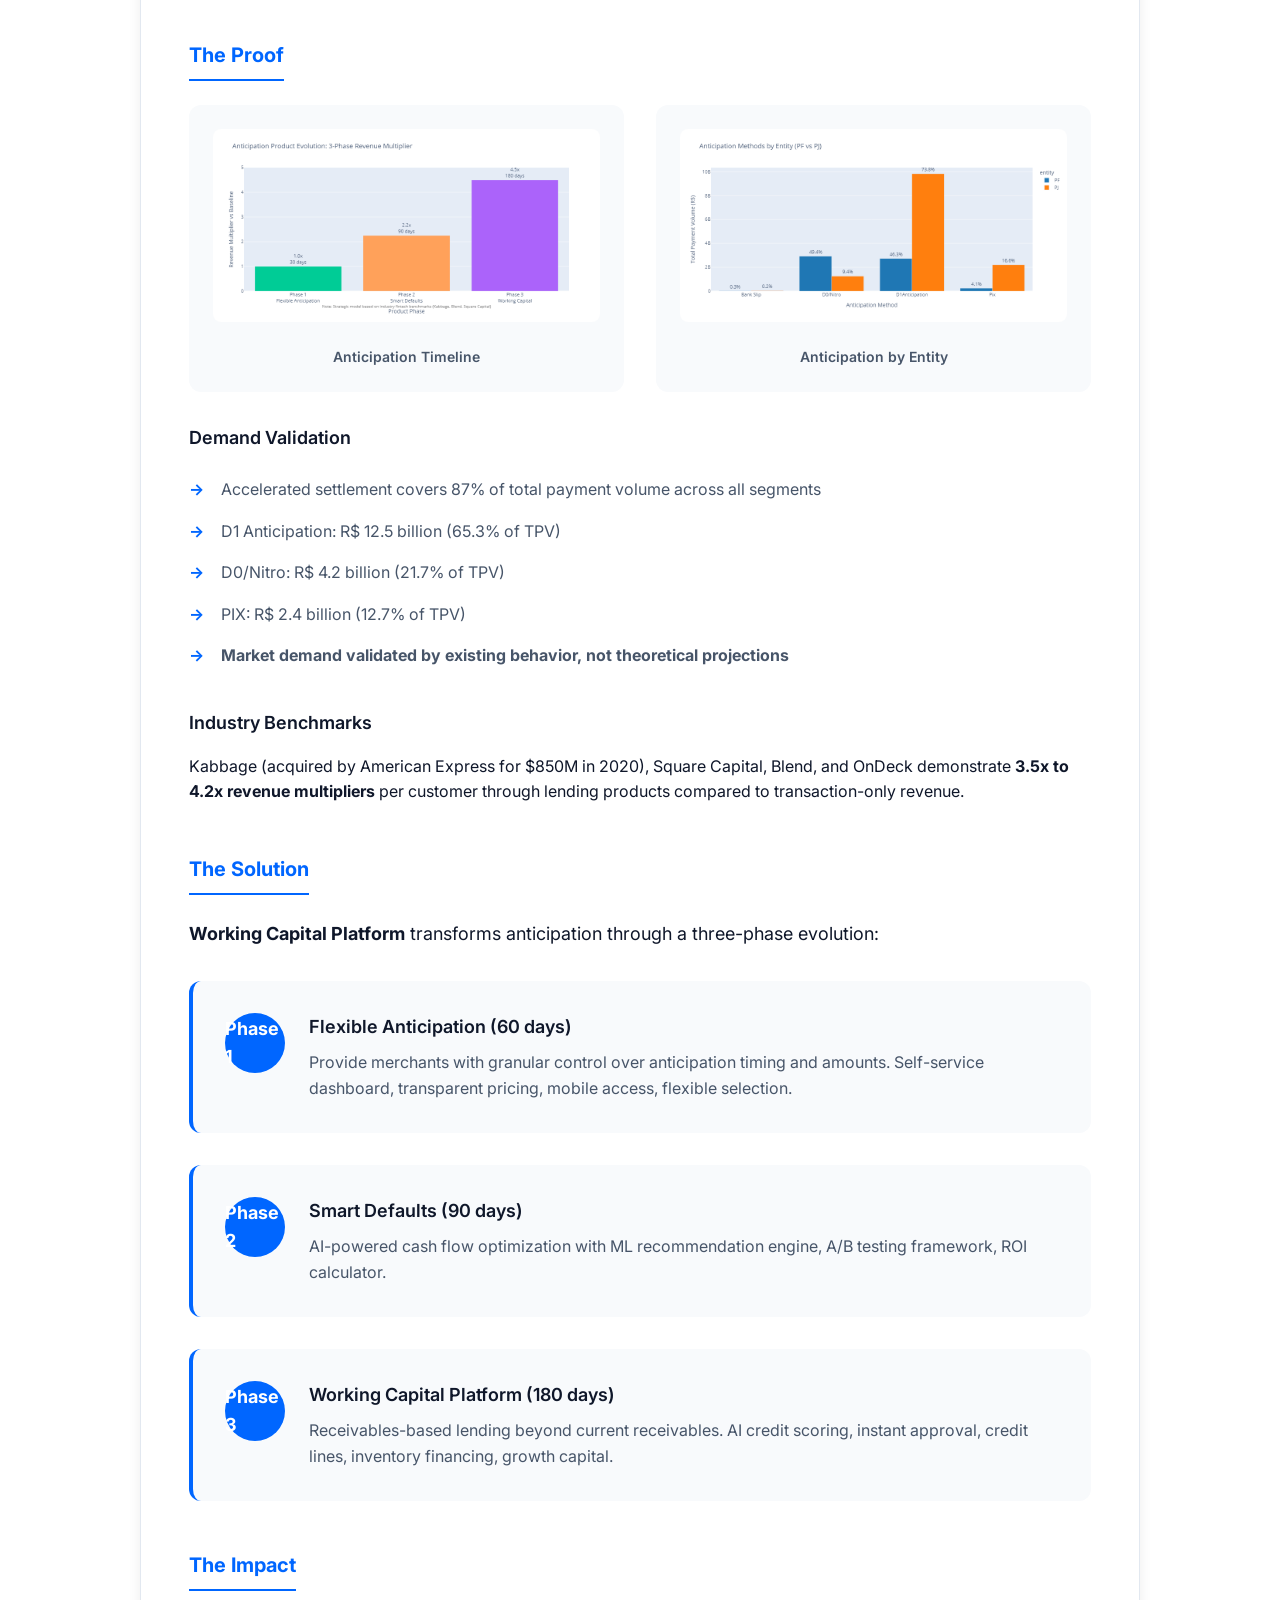
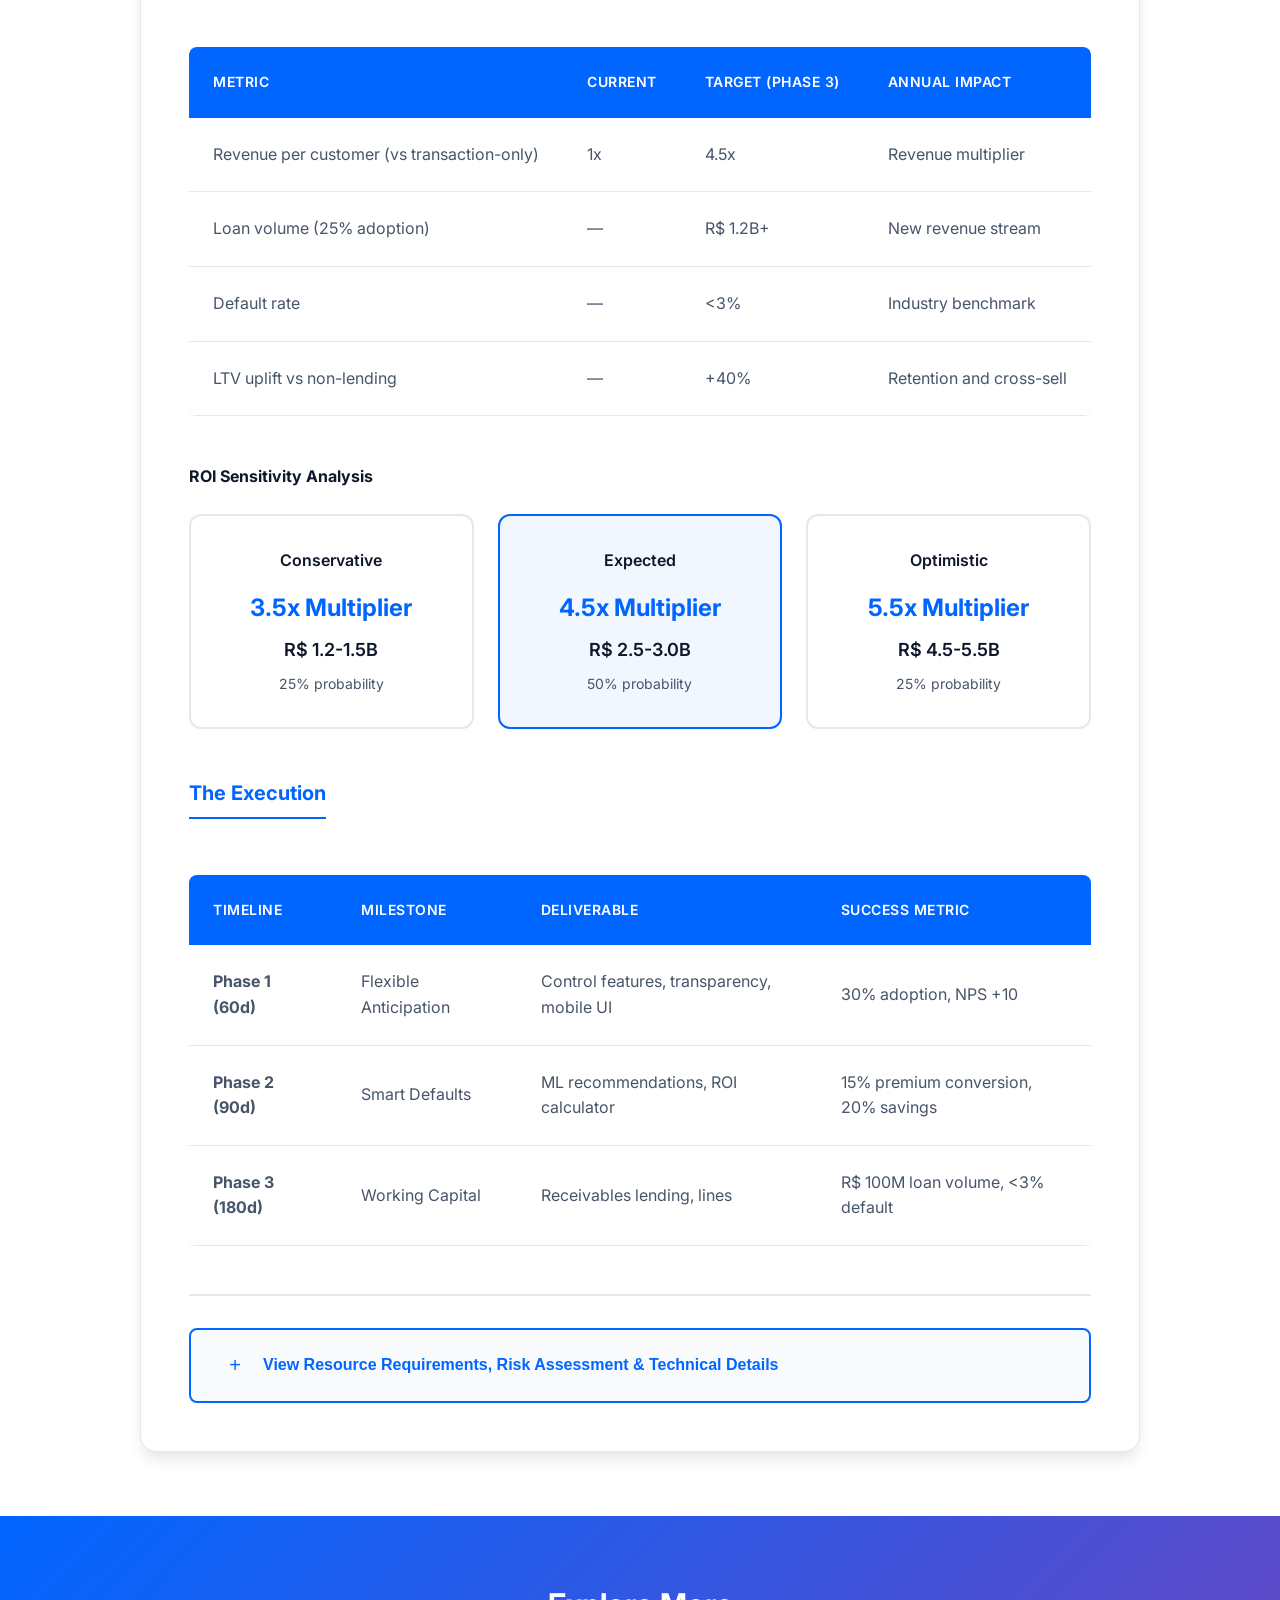
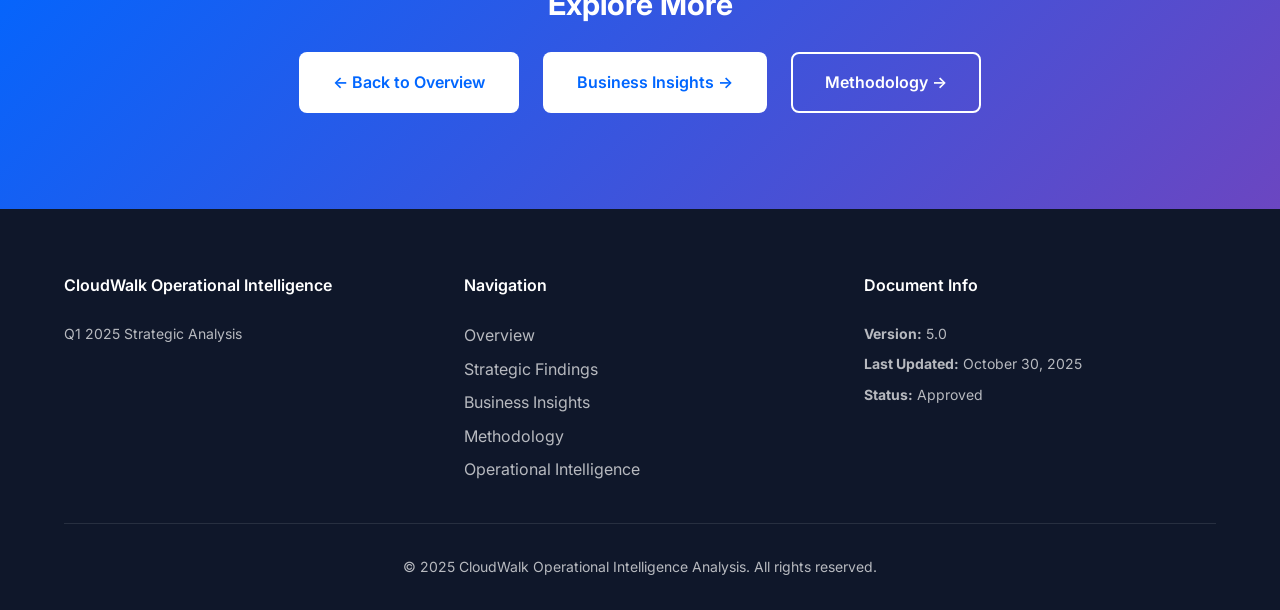
==== commit cb2c937d: "Commit015 Bot upload" ====
--- a/docs/findings.html
+++ b/docs/findings.html
@@ -22,6 +22,7 @@
                 <li><a href="findings.html" class="active">Strategic Findings</a></li>
                 <li><a href="insights.html">Business Insights</a></li>
                 <li><a href="methodology.html">Methodology</a></li>
+                <li><a href="operational-intelligence.html">Operational Intelligence</a></li>
             </ul>
             <button class="nav-toggle" aria-label="Toggle navigation">
                 <span></span>
@@ -792,6 +793,7 @@
                         <li><a href="findings.html">Strategic Findings</a></li>
                         <li><a href="insights.html">Business Insights</a></li>
                         <li><a href="methodology.html">Methodology</a></li>
+                        <li><a href="operational-intelligence.html">Operational Intelligence</a></li>
                     </ul>
                 </div>
                 <div class="footer-section">
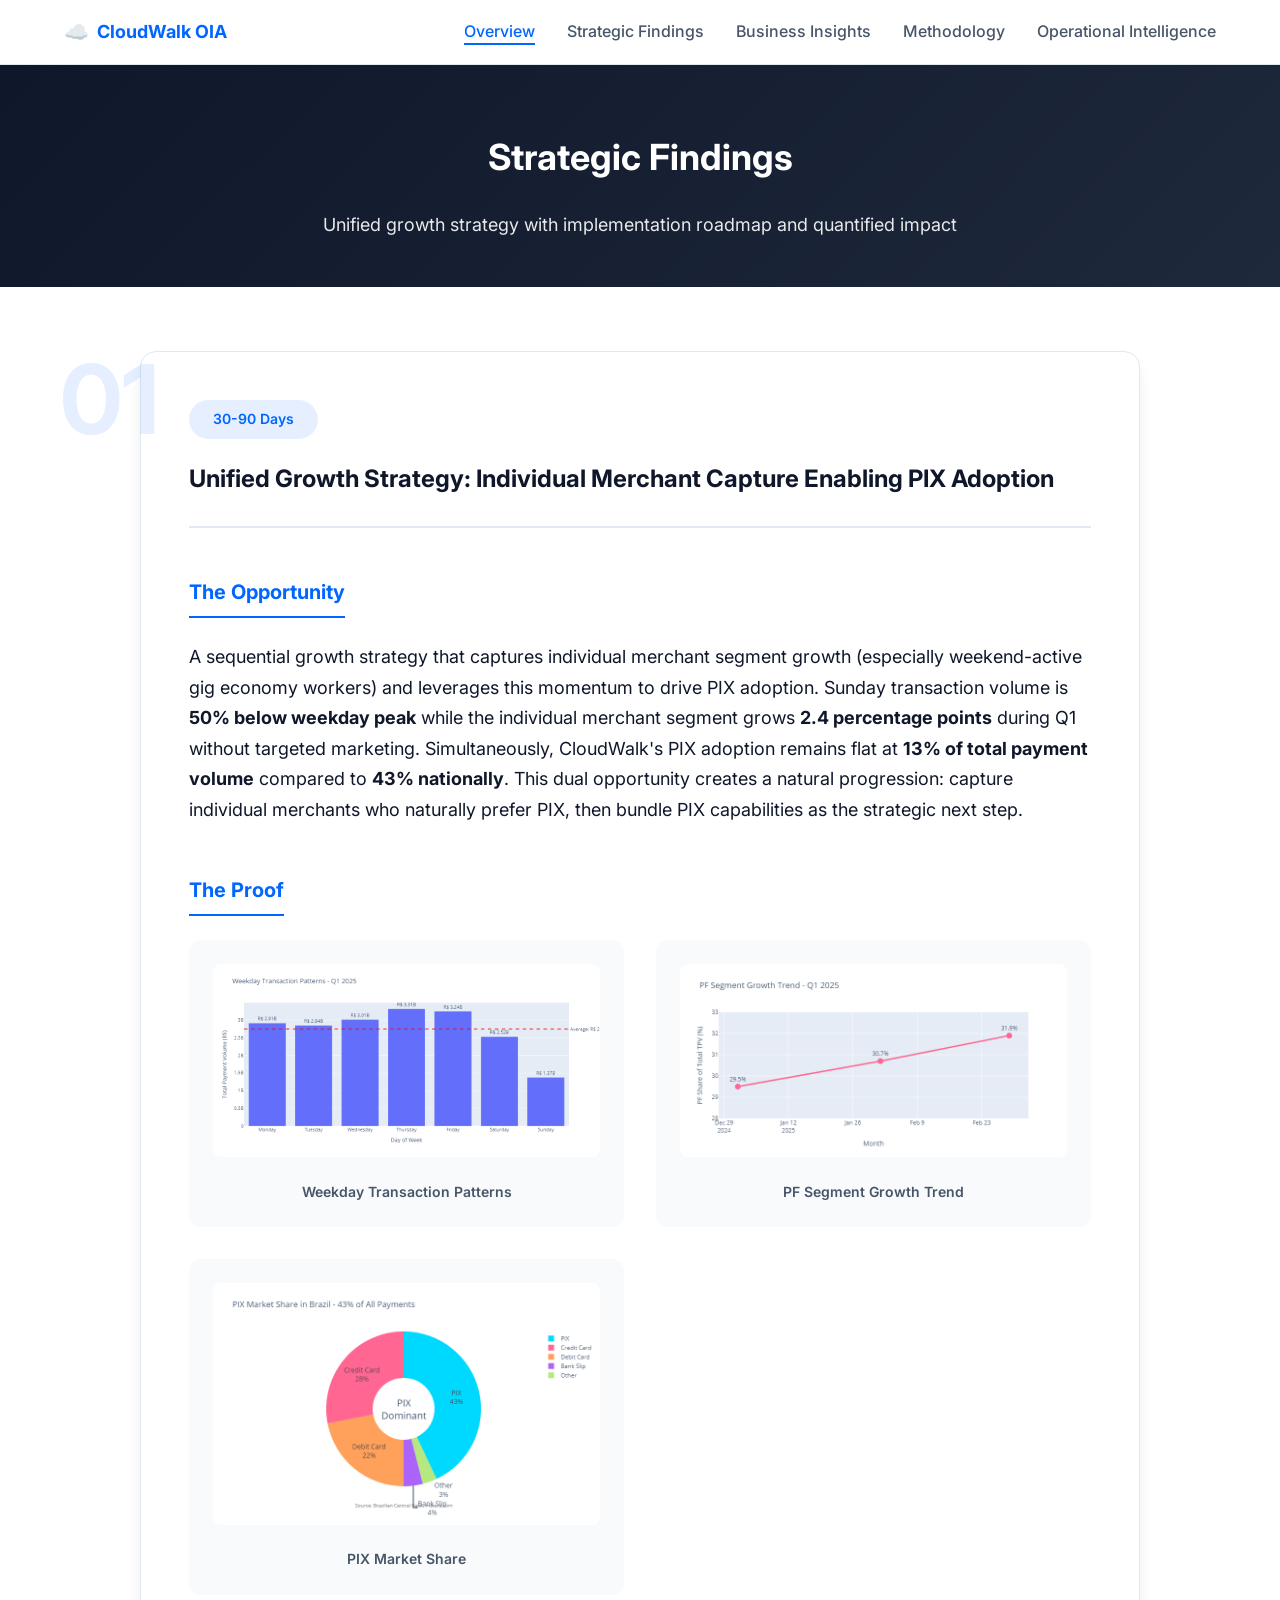
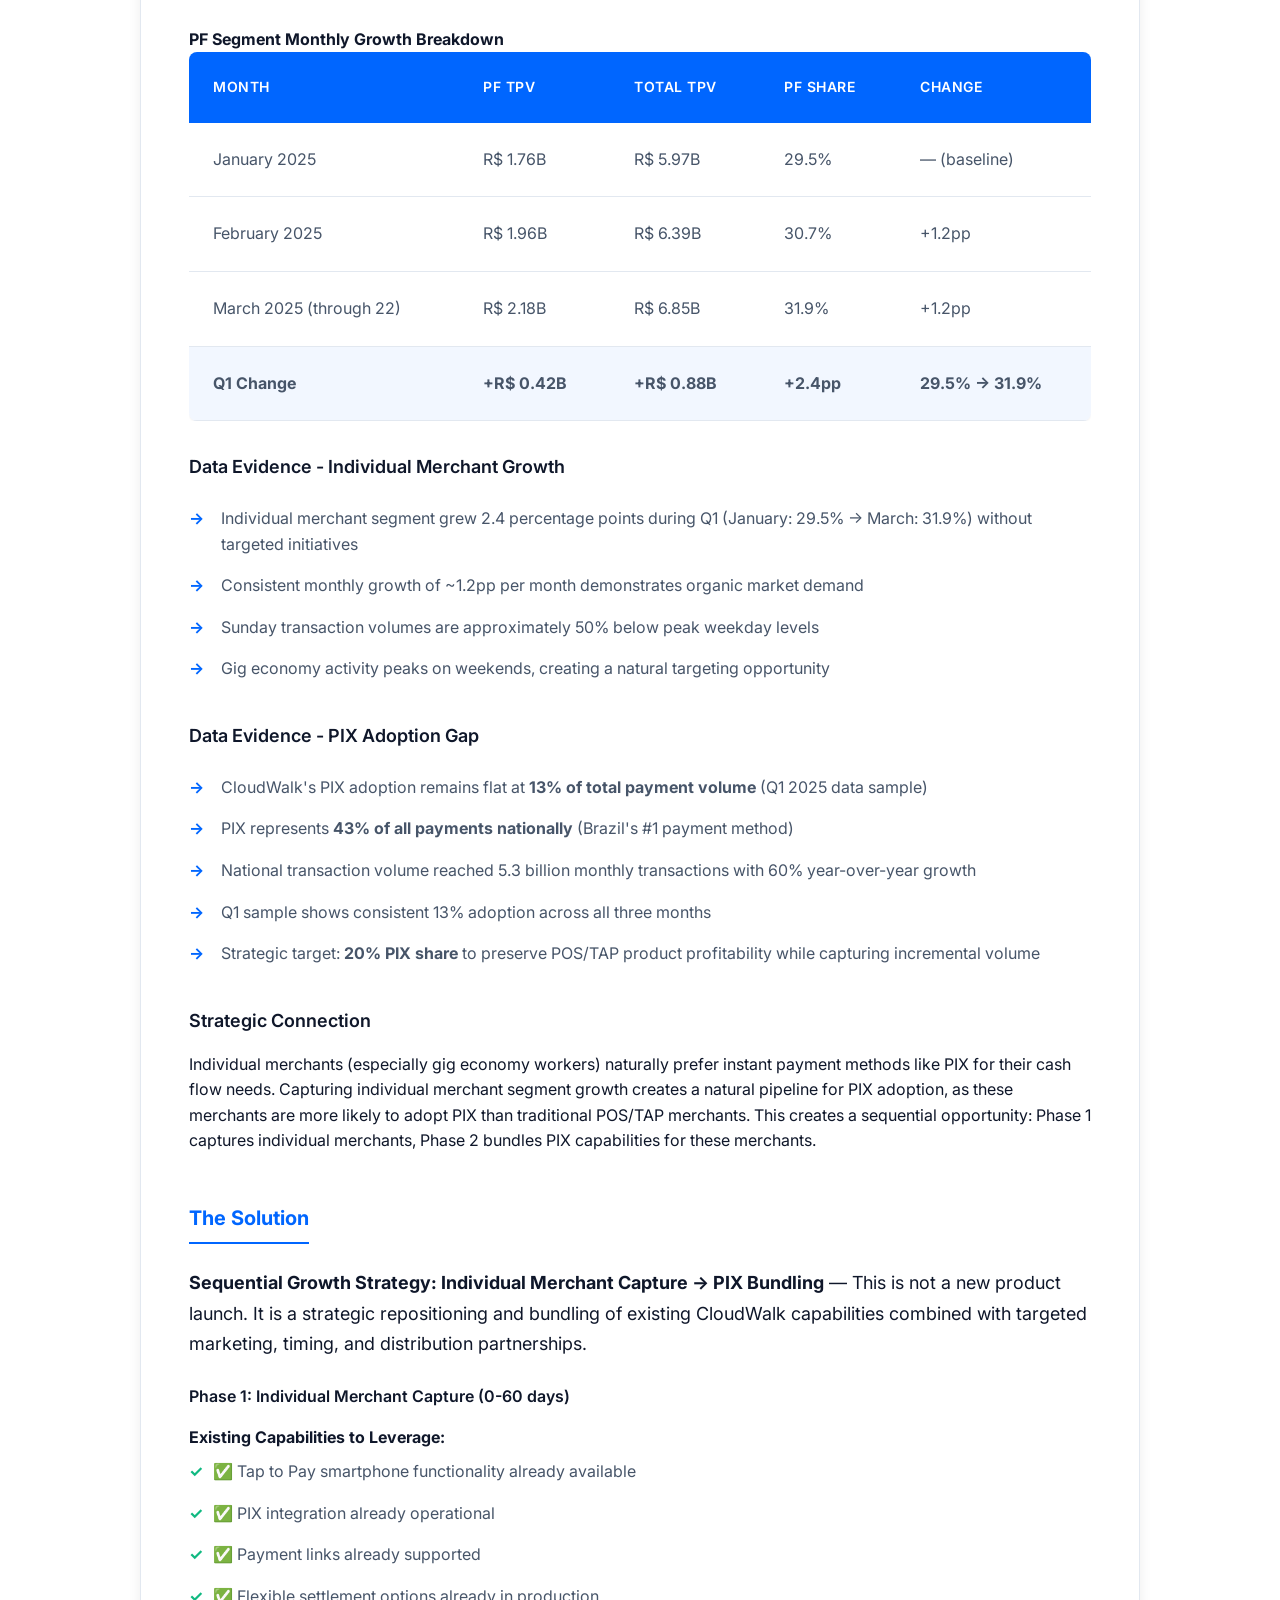
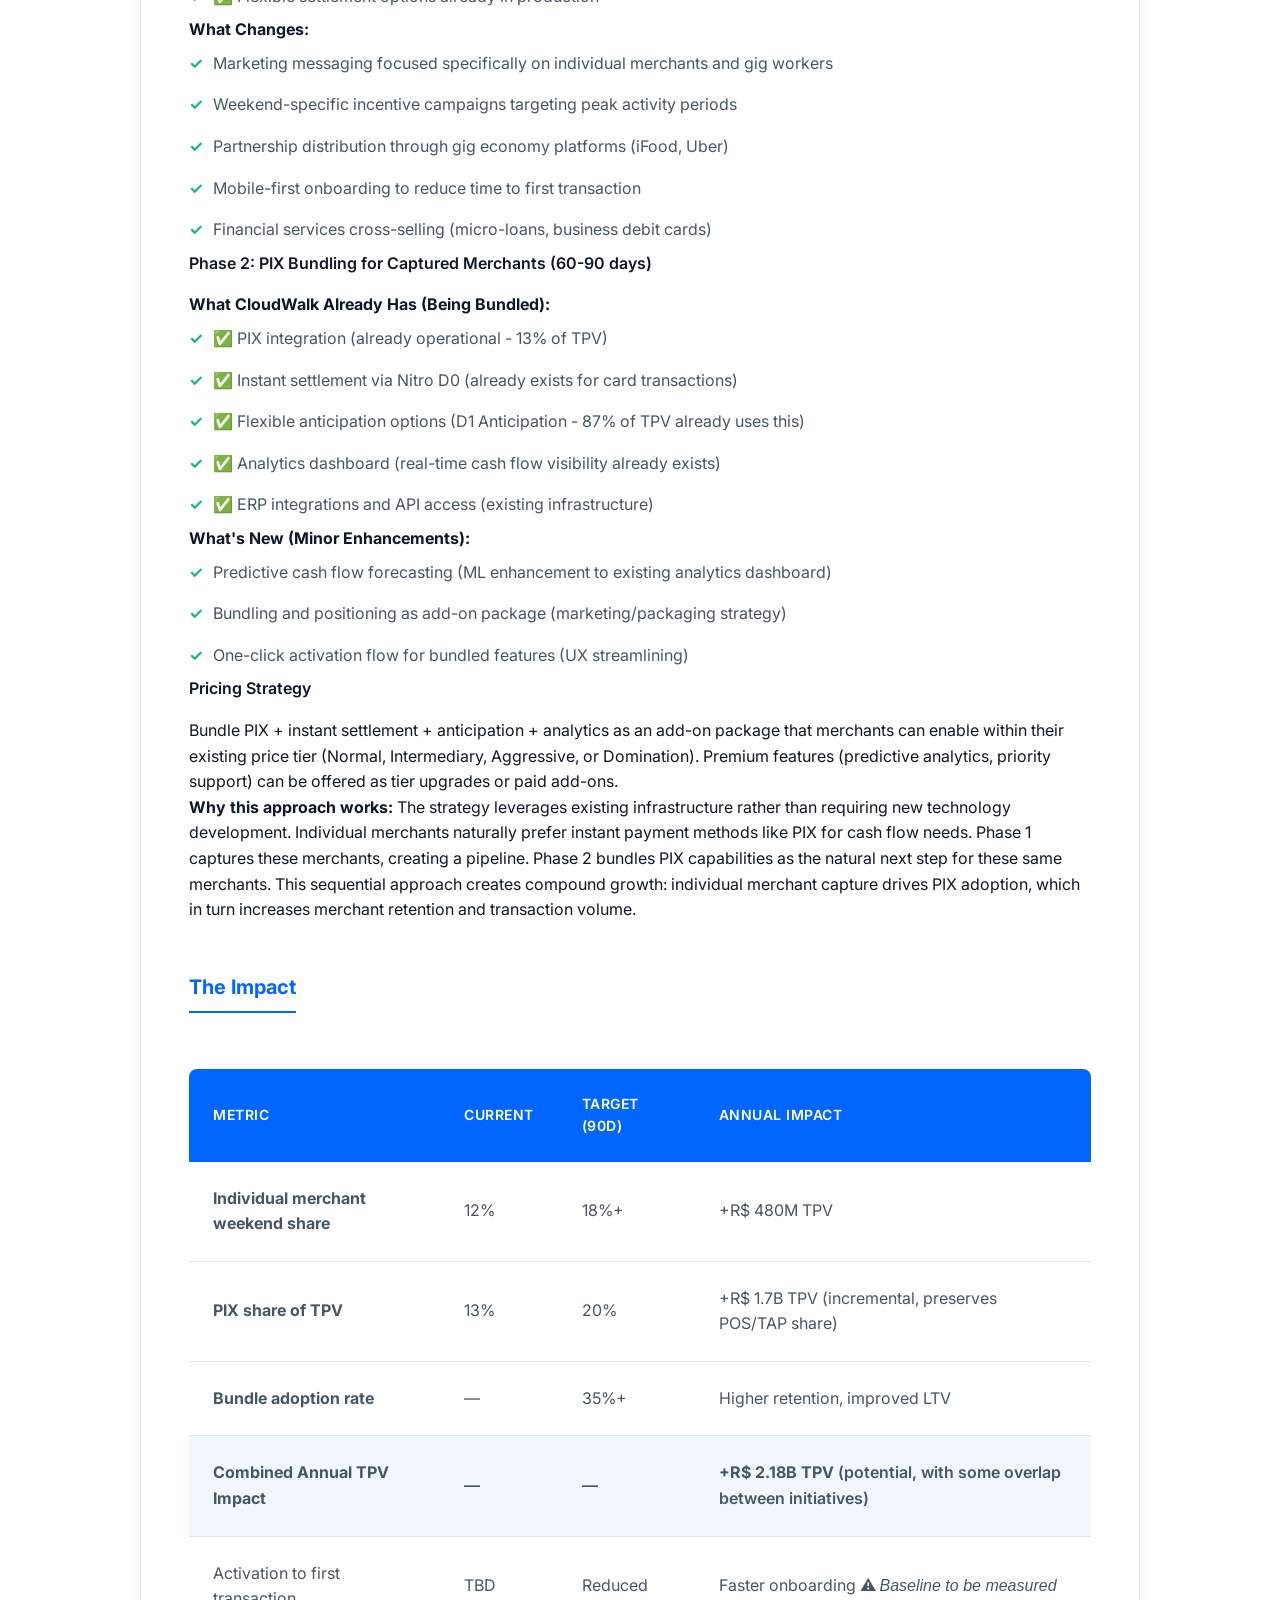
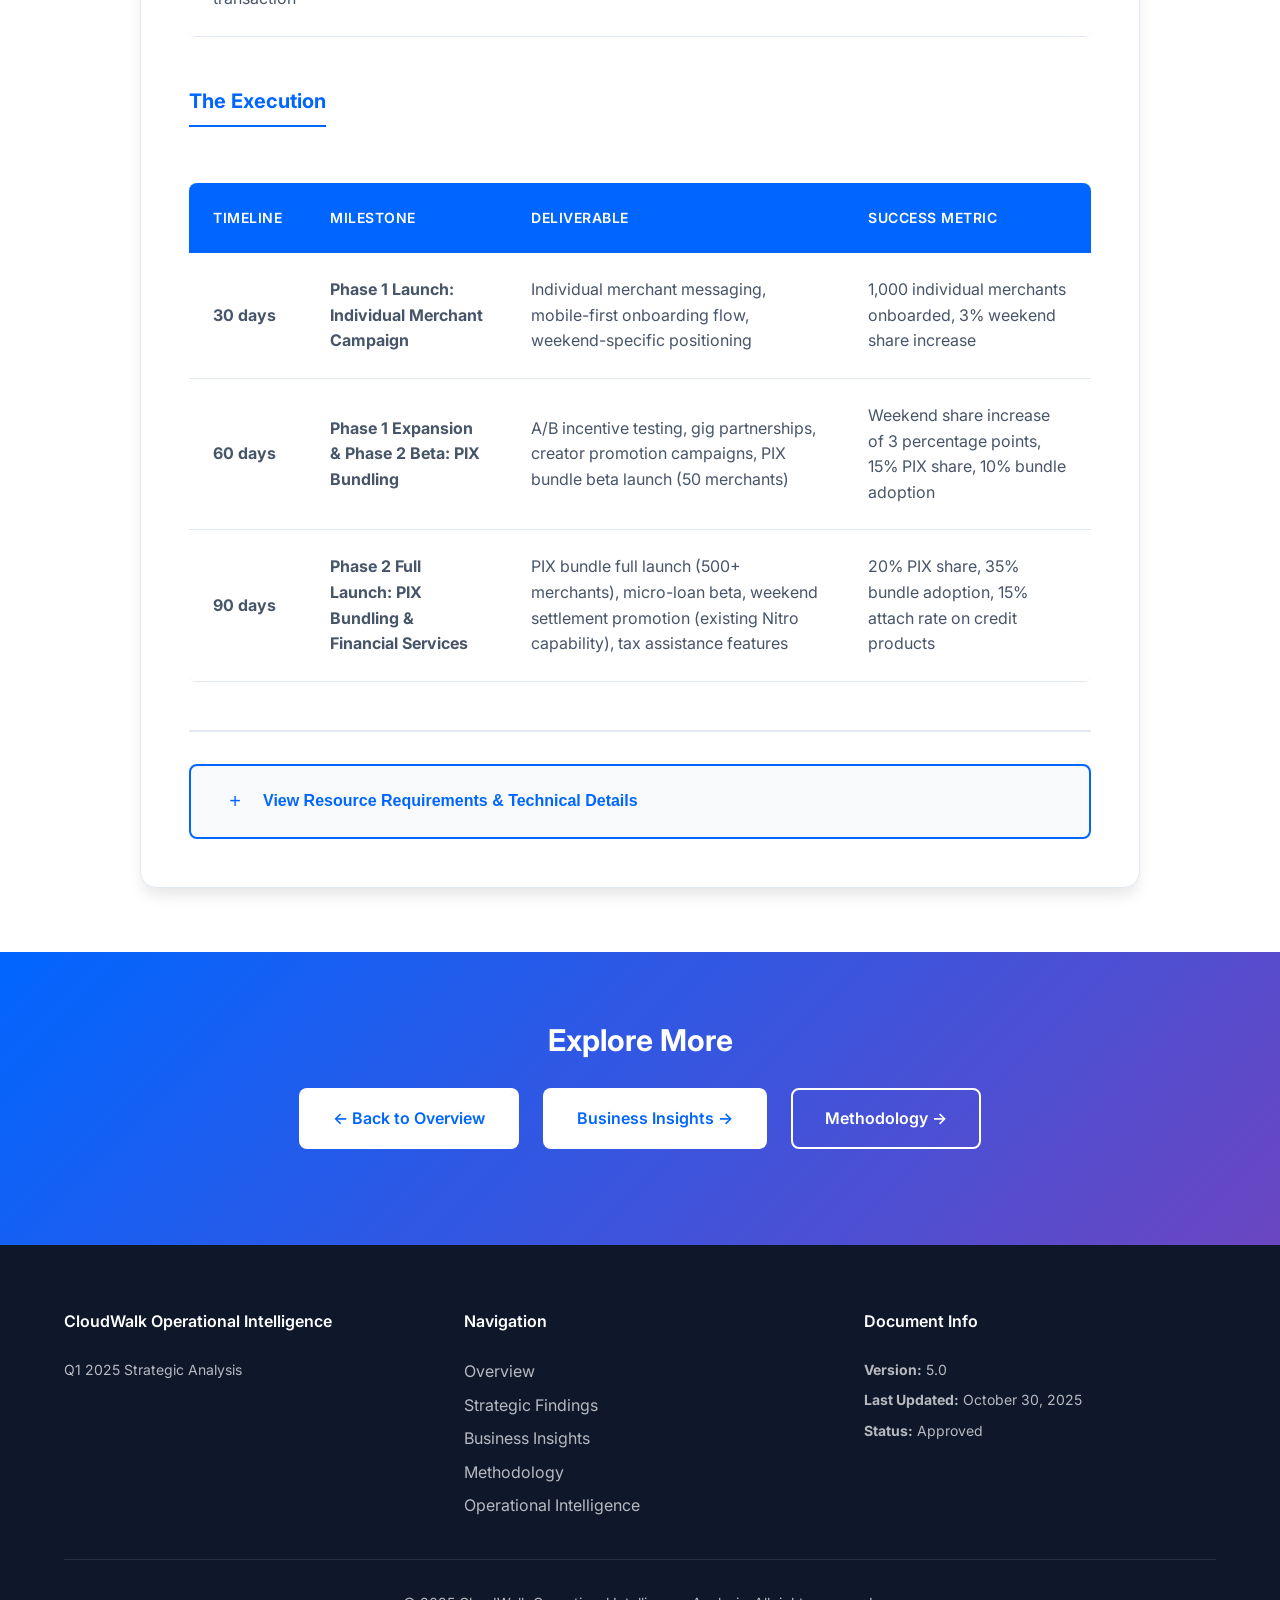
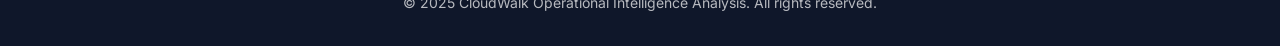
==== commit aff7a000: "Commit016 Final Structure" ====
--- a/docs/findings.html
+++ b/docs/findings.html
@@ -36,7 +36,7 @@
     <section class="page-header">
         <div class="container">
             <h1>Strategic Findings</h1>
-            <p class="page-subtitle">Three high-impact opportunities with implementation roadmaps and quantified impact</p>
+            <p class="page-subtitle">Unified growth strategy with implementation roadmap and quantified impact</p>
         </div>
     </section>
 
@@ -47,14 +47,14 @@
                 <div class="finding-number-badge">01</div>
                 <div class="finding-main">
                     <div class="finding-title-group">
-                        <span class="finding-timeline-badge">30-60 Days</span>
-                        <h2>Individual Merchant Segment Acceleration with Weekend Market Focus</h2>
+                        <span class="finding-timeline-badge">30-90 Days</span>
+                        <h2>Unified Growth Strategy: Individual Merchant Capture Enabling PIX Adoption</h2>
                     </div>
 
                     <!-- The Opportunity -->
                     <div class="finding-block">
                         <h3 class="finding-block-title">The Opportunity</h3>
-                        <p class="finding-lead">Sunday transaction volume is <strong>50% below weekday peak</strong> while the individual merchant segment grows <strong>2.4 percentage points</strong> during Q1 without targeted marketing. This timing mismatch represents an opportunity to capture weekend volumes when individual merchants are most active.</p>
+                        <p class="finding-lead">A sequential growth strategy that captures individual merchant segment growth (especially weekend-active gig economy workers) and leverages this momentum to drive PIX adoption. Sunday transaction volume is <strong>50% below weekday peak</strong> while the individual merchant segment grows <strong>2.4 percentage points</strong> during Q1 without targeted marketing. Simultaneously, CloudWalk's PIX adoption remains flat at <strong>13% of total payment volume</strong> compared to <strong>43% nationally</strong>. This dual opportunity creates a natural progression: capture individual merchants who naturally prefer PIX, then bundle PIX capabilities as the strategic next step.</p>
                     </div>
 
                     <!-- The Proof -->
@@ -69,6 +69,10 @@
                                 <img src="visualizations/findings/pf_growth_trend.png" alt="PF Segment Growth" onclick="openLightbox(this.src, 'PF Segment Growth Trend')">
                                 <p class="viz-caption">PF Segment Growth Trend</p>
                             </div>
+                            <div class="visualization-item">
+                                <img src="visualizations/findings/pix_market_share.png" alt="PIX Market Share" onclick="openLightbox(this.src, 'PIX Market Share Comparison')">
+                                <p class="viz-caption">PIX Market Share</p>
+                            </div>
                         </div>
                         
                         <div class="data-table">
@@ -116,39 +120,72 @@
                             </table>
                         </div>
 
-                        <ul class="proof-points">
-                            <li>Individual merchant segment grew 2.4 percentage points during Q1 (January: 29.5% → March: 31.9%) without targeted initiatives</li>
-                            <li>Consistent monthly growth of ~1.2pp per month demonstrates organic market demand</li>
-                            <li>Sunday transaction volumes are approximately 50% below peak weekday levels</li>
-                            <li>Gig economy activity peaks on weekends, creating a natural targeting opportunity</li>
-                        </ul>
+                        <div class="proof-points">
+                            <h4>Data Evidence - Individual Merchant Growth</h4>
+                            <ul>
+                                <li>Individual merchant segment grew 2.4 percentage points during Q1 (January: 29.5% → March: 31.9%) without targeted initiatives</li>
+                                <li>Consistent monthly growth of ~1.2pp per month demonstrates organic market demand</li>
+                                <li>Sunday transaction volumes are approximately 50% below peak weekday levels</li>
+                                <li>Gig economy activity peaks on weekends, creating a natural targeting opportunity</li>
+                            </ul>
+                            
+                            <h4>Data Evidence - PIX Adoption Gap</h4>
+                            <ul>
+                                <li>CloudWalk's PIX adoption remains flat at <strong>13% of total payment volume</strong> (Q1 2025 data sample)</li>
+                                <li>PIX represents <strong>43% of all payments nationally</strong> (Brazil's #1 payment method)</li>
+                                <li>National transaction volume reached 5.3 billion monthly transactions with 60% year-over-year growth</li>
+                                <li>Q1 sample shows consistent 13% adoption across all three months</li>
+                                <li>Strategic target: <strong>20% PIX share</strong> to preserve POS/TAP product profitability while capturing incremental volume</li>
+                            </ul>
+                            
+                            <h4>Strategic Connection</h4>
+                            <p>Individual merchants (especially gig economy workers) naturally prefer instant payment methods like PIX for their cash flow needs. Capturing individual merchant segment growth creates a natural pipeline for PIX adoption, as these merchants are more likely to adopt PIX than traditional POS/TAP merchants. This creates a sequential opportunity: Phase 1 captures individual merchants, Phase 2 bundles PIX capabilities for these merchants.</p>
+                        </div>
                     </div>
 
                     <!-- The Solution -->
                     <div class="finding-block">
                         <h3 class="finding-block-title">The Solution</h3>
-                        <p class="finding-lead"><strong>Individual Merchant Marketing Campaign with Weekend Focus</strong> — This is not a new product launch. It is a strategic repositioning of existing CloudWalk capabilities combined with targeted marketing, timing, and distribution partnerships.</p>
+                        <p class="finding-lead"><strong>Sequential Growth Strategy: Individual Merchant Capture → PIX Bundling</strong> — This is not a new product launch. It is a strategic repositioning and bundling of existing CloudWalk capabilities combined with targeted marketing, timing, and distribution partnerships.</p>
                         
-                        <div class="solution-grid">
-                            <div class="solution-column">
-                                <h4>Existing Capabilities to Leverage</h4>
-                                <ul>
-                                    <li>Tap to Pay smartphone functionality already available</li>
-                                    <li>PIX integration already operational</li>
-                                    <li>Payment links already supported</li>
-                                    <li>Flexible settlement options already in production</li>
-                                </ul>
-                            </div>
-                            <div class="solution-column">
-                                <h4>What Changes</h4>
-                                <ul>
-                                    <li>Marketing messaging focused specifically on individual merchants and gig workers</li>
-                                    <li>Weekend-specific incentive campaigns targeting peak activity periods</li>
-                                    <li>Partnership distribution through gig economy platforms (iFood, Uber)</li>
-                                    <li>Mobile-first onboarding to reduce time to first transaction</li>
-                                    <li>Financial services cross-selling (micro-loans, business debit cards)</li>
-                                </ul>
-                            </div>
+                        <div class="solution-list">
+                            <h4>Phase 1: Individual Merchant Capture (0-60 days)</h4>
+                            <p><strong>Existing Capabilities to Leverage:</strong></p>
+                            <ul>
+                                <li>✅ Tap to Pay smartphone functionality already available</li>
+                                <li>✅ PIX integration already operational</li>
+                                <li>✅ Payment links already supported</li>
+                                <li>✅ Flexible settlement options already in production</li>
+                            </ul>
+                            <p><strong>What Changes:</strong></p>
+                            <ul>
+                                <li>Marketing messaging focused specifically on individual merchants and gig workers</li>
+                                <li>Weekend-specific incentive campaigns targeting peak activity periods</li>
+                                <li>Partnership distribution through gig economy platforms (iFood, Uber)</li>
+                                <li>Mobile-first onboarding to reduce time to first transaction</li>
+                                <li>Financial services cross-selling (micro-loans, business debit cards)</li>
+                            </ul>
+                            
+                            <h4>Phase 2: PIX Bundling for Captured Merchants (60-90 days)</h4>
+                            <p><strong>What CloudWalk Already Has (Being Bundled):</strong></p>
+                            <ul>
+                                <li>✅ PIX integration (already operational - 13% of TPV)</li>
+                                <li>✅ Instant settlement via Nitro D0 (already exists for card transactions)</li>
+                                <li>✅ Flexible anticipation options (D1 Anticipation - 87% of TPV already uses this)</li>
+                                <li>✅ Analytics dashboard (real-time cash flow visibility already exists)</li>
+                                <li>✅ ERP integrations and API access (existing infrastructure)</li>
+                            </ul>
+                            <p><strong>What's New (Minor Enhancements):</strong></p>
+                            <ul>
+                                <li>Predictive cash flow forecasting (ML enhancement to existing analytics dashboard)</li>
+                                <li>Bundling and positioning as add-on package (marketing/packaging strategy)</li>
+                                <li>One-click activation flow for bundled features (UX streamlining)</li>
+                            </ul>
+                            
+                            <h4>Pricing Strategy</h4>
+                            <p>Bundle PIX + instant settlement + anticipation + analytics as an add-on package that merchants can enable within their existing price tier (Normal, Intermediary, Aggressive, or Domination). Premium features (predictive analytics, priority support) can be offered as tier upgrades or paid add-ons.</p>
+                            
+                            <p><strong>Why this approach works:</strong> The strategy leverages existing infrastructure rather than requiring new technology development. Individual merchants naturally prefer instant payment methods like PIX for cash flow needs. Phase 1 captures these merchants, creating a pipeline. Phase 2 bundles PIX capabilities as the natural next step for these same merchants. This sequential approach creates compound growth: individual merchant capture drives PIX adoption, which in turn increases merchant retention and transaction volume.</p>
                         </div>
                     </div>
 
@@ -167,10 +204,28 @@
                                 </thead>
                                 <tbody>
                                     <tr>
-                                        <td>Individual merchant weekend share</td>
+                                        <td><strong>Individual merchant weekend share</strong></td>
                                         <td>12%</td>
                                         <td>18%+</td>
                                         <td>+R$ 480M TPV</td>
+                                    </tr>
+                                    <tr>
+                                        <td><strong>PIX share of TPV</strong></td>
+                                        <td>13%</td>
+                                        <td>20%</td>
+                                        <td>+R$ 1.7B TPV (incremental, preserves POS/TAP share)</td>
+                                    </tr>
+                                    <tr>
+                                        <td><strong>Bundle adoption rate</strong></td>
+                                        <td>—</td>
+                                        <td>35%+</td>
+                                        <td>Higher retention, improved LTV</td>
+                                    </tr>
+                                    <tr class="highlight-row">
+                                        <td><strong>Combined Annual TPV Impact</strong></td>
+                                        <td>—</td>
+                                        <td>—</td>
+                                        <td><strong>+R$ 2.18B TPV</strong> (potential, with some overlap between initiatives)</td>
                                     </tr>
                                     <tr>
                                         <td>Activation to first transaction</td>
@@ -199,21 +254,21 @@
                                 <tbody>
                                     <tr>
                                         <td><strong>30 days</strong></td>
-                                        <td>Marketing campaign launch</td>
-                                        <td>Individual merchant messaging, mobile-first onboarding flow</td>
-                                        <td>1,000 individual merchants onboarded</td>
+                                        <td><strong>Phase 1 Launch: Individual Merchant Campaign</strong></td>
+                                        <td>Individual merchant messaging, mobile-first onboarding flow, weekend-specific positioning</td>
+                                        <td>1,000 individual merchants onboarded, 3% weekend share increase</td>
                                     </tr>
                                     <tr>
                                         <td><strong>60 days</strong></td>
-                                        <td>Weekend go-to-market</td>
-                                        <td>A/B incentive testing, gig partnerships, creator promotion campaigns</td>
-                                        <td>Weekend share increase of 3 percentage points</td>
+                                        <td><strong>Phase 1 Expansion & Phase 2 Beta: PIX Bundling</strong></td>
+                                        <td>A/B incentive testing, gig partnerships, creator promotion campaigns, PIX bundle beta launch (50 merchants)</td>
+                                        <td>Weekend share increase of 3 percentage points, 15% PIX share, 10% bundle adoption</td>
                                     </tr>
                                     <tr>
                                         <td><strong>90 days</strong></td>
-                                        <td>Financial services integration</td>
-                                        <td>Micro-loan beta, weekend settlement promotion (existing Nitro capability), tax assistance features</td>
-                                        <td>15% attach rate on credit products</td>
+                                        <td><strong>Phase 2 Full Launch: PIX Bundling & Financial Services</strong></td>
+                                        <td>PIX bundle full launch (500+ merchants), micro-loan beta, weekend settlement promotion (existing Nitro capability), tax assistance features</td>
+                                        <td>20% PIX share, 35% bundle adoption, 15% attach rate on credit products</td>
                                     </tr>
                                 </tbody>
                             </table>
@@ -233,20 +288,25 @@
                                     <div class="resource-item">
                                         <h4>Personnel</h4>
                                         <ul>
-                                            <li><strong>Marketing FTE:</strong> 2-3 (full-time)</li>
-                                            <li><strong>Product FTE:</strong> 1-2 (full-time)</li>
-                                            <li><strong>Engineering FTE:</strong> 2-3 (full-time)</li>
-                                            <li><strong>Operations FTE:</strong> 1 (part-time)</li>
+                                            <li><strong>Marketing FTE:</strong> 4-6 (full-time) - Creative development, campaign execution, partner negotiations, merchant education, bundle positioning</li>
+                                            <li><strong>Product FTE:</strong> 2-3 (full-time) - Mobile-first onboarding, weekend features, PIX bundle design, analytics enhancements</li>
+                                            <li><strong>Engineering FTE:</strong> 3-5 (full-time) - Mobile app enhancements, weekend incentive automation, onboarding backend, PIX bundle activation UX, predictive analytics</li>
+                                            <li><strong>Data Science/ML FTE:</strong> 1-2 (part-time) - Predictive cash flow forecasting (ML enhancement to existing analytics)</li>
+                                            <li><strong>Operations FTE:</strong> 1-2 (part-time) - Weekend support, bundle support, fraud monitoring</li>
                                         </ul>
                                     </div>
                                     <div class="resource-item">
                                         <h4>Budget</h4>
                                         <ul>
-                                            <li><strong>Marketing spend:</strong> R$ 1.5-2.0M</li>
-                                            <li><strong>Partnership incentives:</strong> R$ 500K-1.0M</li>
-                                            <li><strong>Technology development:</strong> R$ 200-300K</li>
-                                            <li><strong>Weekend incentives:</strong> R$ 300-500K</li>
-                                            <li><strong>Total Investment:</strong> <strong>R$ 2.5-3.8M</strong> ⚠️ <em>Preliminary estimate</em></li>
+                                            <li><strong>Phase 1 Marketing:</strong> R$ 1.5-2.0M (Digital advertising, influencer partnerships, gig platform co-marketing, weekend campaigns)</li>
+                                            <li><strong>Partnership incentives:</strong> R$ 500K-1.0M (iFood/Uber revenue share, onboarding incentives)</li>
+                                            <li><strong>Technology development:</strong> R$ 200-300K (Mobile development, analytics infrastructure)</li>
+                                            <li><strong>Weekend incentives:</strong> R$ 300-500K (Weekend transaction fee discounts, activation bonuses)</li>
+                                            <li><strong>Phase 2 Minor enhancements:</strong> R$ 100-200K (Predictive analytics, bundle activation UX)</li>
+                                            <li><strong>Phase 2 Marketing campaign:</strong> R$ 400-600K (Bundle positioning, merchant education, trial program)</li>
+                                            <li><strong>Competitive intelligence:</strong> R$ 50-100K (Market research, competitor pricing analysis)</li>
+                                            <li><strong>Total Investment:</strong> <strong>R$ 3.05-4.7M</strong> ⚠️ <em>Preliminary estimate - Requires validation</em></li>
+                                            <li><em>Phase 1: R$ 2.5-3.8M (30% upfront, 70% over 90 days). Phase 2: R$ 550K-900K (30% enhancements, 70% marketing/positioning)</em></li>
                                         </ul>
                                     </div>
                                 </div>
@@ -254,506 +314,25 @@
                                 <div class="finding-block">
                                     <h3 class="finding-block-title">Regulatory & Compliance</h3>
                                     <ul>
-                                        <li><strong>LGPD Compliance:</strong> Week 1-2 legal review for partnership data agreements</li>
-                                        <li><strong>Marketing Compliance:</strong> Week 1 marketing legal review</li>
-                                        <li><strong>Partnership Agreements:</strong> Week 2-4 agreement negotiation</li>
-                                        <li><strong>Risk Level:</strong> Low (10% probability of 1-week delay)</li>
+                                        <li><strong>Phase 1 - LGPD Compliance:</strong> Week 1-2 legal review for partnership data agreements</li>
+                                        <li><strong>Phase 1 - Marketing Compliance:</strong> Week 1 marketing legal review</li>
+                                        <li><strong>Phase 1 - Partnership Agreements:</strong> Week 2-4 agreement negotiation</li>
+                                        <li><strong>Phase 2 - Pricing Transparency:</strong> Week 3-4 pricing compliance review</li>
+                                        <li><strong>Phase 2 - Anti-Tying Regulations:</strong> Week 3-4 bundling compliance review</li>
+                                        <li><strong>Phase 2 - Service Level Agreements:</strong> Week 4 SLA legal review</li>
+                                        <li><strong>Overall Risk Level:</strong> Low-Medium (Phase 1: 10% probability of 1-week delay, Phase 2: 20% probability of 2-3 week delay)</li>
                                     </ul>
                                 </div>
 
                                 <div class="finding-block">
                                     <h3 class="finding-block-title">Risk Mitigation</h3>
                                     <ul>
-                                        <li><strong>Weekend incentives fail to shift volume:</strong> Implement spend caps, test multiple variants, iterate quickly</li>
-                                        <li><strong>Partnership delays:</strong> Execute parallel direct acquisition channels, start with smaller partners</li>
-                                        <li><strong>Cannibalization of weekday volumes:</strong> Establish control cohorts, require net lift thresholds</li>
-                                    </ul>
-                                </div>
-                            </div>
-                        </div>
-                    </div>
-                </div>
-            </div>
-        </div>
-    </section>
-
-    <!-- Finding 2 -->
-    <section class="finding-section" id="finding-2">
-        <div class="container">
-            <div class="finding-container">
-                <div class="finding-number-badge">02</div>
-                <div class="finding-main">
-                    <div class="finding-title-group">
-                        <span class="finding-timeline-badge">60-90 Days</span>
-                        <h2>Close PIX Adoption Gap</h2>
-                    </div>
-
-                    <!-- The Opportunity -->
-                    <div class="finding-block">
-                        <h3 class="finding-block-title">The Opportunity</h3>
-                        <p class="finding-lead">Based on Q1 2025 data sample, CloudWalk's PIX adoption is <strong>13%</strong> of total payment volume while PIX represents <strong>43% of all payments nationally</strong> (Brazil's #1 payment method). This <strong>difference suggests a growth opportunity</strong>. Strategic target: <strong>20% PIX share</strong> to preserve POS/TAP product profitability while capturing incremental volume.</p>
-                    </div>
-
-                    <!-- The Proof -->
-                    <div class="finding-block">
-                        <h3 class="finding-block-title">The Proof</h3>
-                        <div class="visualization-grid">
-                            <div class="visualization-item">
-                                <img src="visualizations/findings/pix_market_share.png" alt="PIX Market Share" onclick="openLightbox(this.src, 'PIX Market Share Comparison')">
-                                <p class="viz-caption">PIX Market Share</p>
-                            </div>
-                            <div class="visualization-item">
-                                <img src="visualizations/findings/pix_national_growth.png" alt="PIX National Growth" onclick="openLightbox(this.src, 'PIX National Growth Trends')">
-                                <p class="viz-caption">PIX National Growth</p>
-                            </div>
-                        </div>
-
-                        <div class="proof-points">
-                            <h4>Market Context</h4>
-                            <ul>
-                                <li>PIX has become Brazil's dominant payment method with 43% of all payments</li>
-                                <li>National transaction volume: 5.3 billion monthly transactions with 60% YoY growth</li>
-                                <li>150 million users (60% of Brazil's population)</li>
-                                <li>11 million businesses registered for PIX transactions</li>
-                            </ul>
-
-                            <h4>CloudWalk's Position</h4>
-                            <ul>
-                                <li>CloudWalk's 13% share (Q1 sample) compared to 43% national average indicates <strong>growth potential</strong>; strategic target of <strong>20%</strong> balances opportunity with profitability preservation</li>
-                                <li>Growth strategy focuses on <strong>incremental PIX volume</strong> (13% → 20%) without cannibalizing POS/TAP share, ensuring net revenue growth</li>
-                                <li>Note: Analysis based on Q1 2025 data sample - broader market patterns require additional validation</li>
-                                <li>Q1 data shows flat adoption across all three months</li>
-                                <li>PIX product appears treated as operational capability rather than competitive differentiation</li>
-                            </ul>
-                        </div>
-                    </div>
-
-                    <!-- The Solution -->
-                    <div class="finding-block">
-                        <h3 class="finding-block-title">The Solution</h3>
-                        <p class="finding-lead">Bundle existing CloudWalk capabilities (PIX, instant settlement, anticipation, analytics) as an add-on package available to merchants in any price tier. This is primarily a marketing and positioning initiative—CloudWalk already has these features, they just need to be packaged and promoted together.</p>
-                        
-                        <div class="solution-list">
-                            <h4>What CloudWalk Already Has (Being Bundled)</h4>
-                            <ul>
-                                <li>✅ PIX integration (already operational - 13% of TPV)</li>
-                                <li>✅ Instant settlement via Nitro D0 (already exists for card transactions)</li>
-                                <li>✅ Flexible anticipation options (D1 Anticipation - 87% of TPV already uses this)</li>
-                                <li>✅ Analytics dashboard (real-time cash flow visibility already exists)</li>
-                                <li>✅ ERP integrations and API access (existing infrastructure)</li>
-                            </ul>
-
-                            <h4>What's New (Minor Enhancements)</h4>
-                            <ul>
-                                <li>Predictive cash flow forecasting (ML enhancement to existing analytics dashboard)</li>
-                                <li>Bundling and positioning as add-on package (marketing/packaging strategy)</li>
-                                <li>One-click activation flow for bundled features (UX streamlining)</li>
-                            </ul>
-
-                            <h4>Pricing Strategy</h4>
-                            <p>Bundle PIX + instant settlement + anticipation + analytics as an add-on package that merchants can enable within their existing price tier (Normal, Intermediary, Aggressive, or Domination). Premium features (predictive analytics, priority support) can be offered as tier upgrades or paid add-ons, allowing merchants to access bundled capabilities regardless of their current pricing tier.</p>
-                            <p><strong>Existing Tiers in Data:</strong></p>
-                            <ul>
-                                <li><strong>Normal:</strong> 78.45% of TPV — standard/default pricing</li>
-                                <li><strong>Intermediary:</strong> 6.31% of TPV — mid-tier pricing strategy</li>
-                                <li><strong>Aggressive:</strong> 10.11% of TPV — competitive/volume pricing</li>
-                                <li><strong>Domination:</strong> 5.13% of TPV — premium/high-value merchant pricing</li>
-                            </ul>
-                        </div>
-                    </div>
-
-                    <!-- The Impact -->
-                    <div class="finding-block">
-                        <h3 class="finding-block-title">The Impact</h3>
-                        <div class="impact-table">
-                            <table>
-                                <thead>
-                                    <tr>
-                                        <th>Metric</th>
-                                        <th>Current</th>
-                                        <th>Target (90d)</th>
-                                        <th>Annual Impact</th>
-                                    </tr>
-                                </thead>
-                                <tbody>
-                                    <tr>
-                                        <td>PIX share of TPV</td>
-                                        <td>13%</td>
-                                        <td>20%</td>
-                                        <td>+R$ 1.7B TPV (incremental, preserves POS/TAP share)</td>
-                                    </tr>
-                                    <tr>
-                                        <td>Bundle adoption rate</td>
-                                        <td>—</td>
-                                        <td>35%+</td>
-                                        <td>Higher retention</td>
-                                    </tr>
-                                    <tr>
-                                        <td>Churn reduction (Instant vs non-Instant)</td>
-                                        <td>—</td>
-                                        <td>-15%</td>
-                                        <td>Improved LTV</td>
-                                    </tr>
-                                    <tr>
-                                        <td>Time-to-money</td>
-                                        <td>Varies</td>
-                                        <td><5min</td>
-                                        <td>Operational efficiency</td>
-                                    </tr>
-                                </tbody>
-                            </table>
-                        </div>
-                    </div>
-
-                    <!-- The Execution -->
-                    <div class="finding-block">
-                        <h3 class="finding-block-title">The Execution</h3>
-                        <div class="execution-table">
-                            <table>
-                                <thead>
-                                    <tr>
-                                        <th>Timeline</th>
-                                        <th>Milestone</th>
-                                        <th>Deliverable</th>
-                                        <th>Success Metric</th>
-                                    </tr>
-                                </thead>
-                                <tbody>
-                                    <tr>
-                                        <td><strong>30 days</strong></td>
-                                        <td>Research and bundling strategy</td>
-                                        <td>Competitive benchmark analysis, pricing model, feature bundling design</td>
-                                        <td>Bundling structure confirmed</td>
-                                    </tr>
-                                    <tr>
-                                        <td><strong>60 days</strong></td>
-                                        <td>Positioning and minor enhancements</td>
-                                        <td>Marketing materials, predictive analytics enhancement, bundle activation UX</td>
-                                        <td>Beta ready with 50 merchants</td>
-                                    </tr>
-                                    <tr>
-                                        <td><strong>90 days</strong></td>
-                                        <td>Launch</td>
-                                        <td>Marketing campaign, onboarding guide, 30-day trial program</td>
-                                        <td>500+ merchants using bundle</td>
-                                    </tr>
-                                </tbody>
-                            </table>
-                        </div>
-                    </div>
-
-                    <!-- Collapsible Technical Details -->
-                    <div class="collapsible-section">
-                        <button class="collapsible-toggle" onclick="toggleSection(this)">
-                            <span class="toggle-icon">+</span>
-                            <span>View Resource Requirements & Technical Details</span>
-                        </button>
-                        <div class="collapsible-content" style="display: none;">
-                            <div class="finding-block">
-                                <h3 class="finding-block-title">Resource Requirements</h3>
-                                <div class="resource-grid">
-                                    <div class="resource-item">
-                                        <h4>Personnel</h4>
-                                        <ul>
-                                            <li><strong>Product FTE:</strong> 1-2 (part-time) - Bundling design, positioning</li>
-                                            <li><strong>Engineering FTE:</strong> 1-2 (part-time) - Minor enhancements only</li>
-                                            <li><strong>Data Science/ML FTE:</strong> 1 (part-time) - Predictive analytics enhancement</li>
-                                            <li><strong>Marketing FTE:</strong> 2-3 (full-time) - Primary focus: positioning campaign</li>
-                                        </ul>
-                                    </div>
-                                    <div class="resource-item">
-                                        <h4>Budget</h4>
-                                        <ul>
-                                            <li><strong>Minor enhancements:</strong> R$ 100-200K</li>
-                                            <li><strong>Marketing campaign:</strong> R$ 400-600K</li>
-                                            <li><strong>Competitive intelligence:</strong> R$ 50-100K</li>
-                                            <li><strong>Total Investment:</strong> <strong>R$ 550K-900K</strong> ⚠️ <em>Preliminary estimate</em></li>
-                                            <li><em>Note: 30% enhancements, 70% marketing/positioning</em></li>
-                                        </ul>
-                                    </div>
-                                </div>
-
-                                <div class="finding-block">
-                                    <h3 class="finding-block-title">Regulatory & Compliance</h3>
-                                    <ul>
-                                        <li><strong>Pricing Transparency:</strong> Week 3-4 pricing compliance review</li>
-                                        <li><strong>Anti-Tying Regulations:</strong> Week 3-4 bundling compliance review</li>
-                                        <li><strong>Service Level Agreements:</strong> Week 4 SLA legal review</li>
-                                        <li><strong>Risk Level:</strong> Medium (20% probability of 2-3 week delay)</li>
-                                    </ul>
-                                </div>
-
-                                <div class="finding-block">
-                                    <h3 class="finding-block-title">Risk Mitigation</h3>
-                                    <ul>
-                                        <li><strong>Duplicates existing roadmap:</strong> Align with product leads early and rebrand or augment existing initiatives</li>
-                                        <li><strong>Premium pricing resistance:</strong> Conduct tier pricing tests with introductory discounts</li>
-                                        <li><strong>Margin pressure:</strong> Monetize operations features and cross-sell lending products</li>
-                                    </ul>
-                                </div>
-                            </div>
-                        </div>
-                    </div>
-                </div>
-            </div>
-        </div>
-    </section>
-
-    <!-- Finding 3 -->
-    <section class="finding-section" id="finding-3">
-        <div class="container">
-            <div class="finding-container">
-                <div class="finding-number-badge">03</div>
-                <div class="finding-main">
-                    <div class="finding-title-group">
-                        <span class="finding-timeline-badge">60-180 Days</span>
-                        <h2>Working Capital Platform – Revenue Transformation Opportunity</h2>
-                    </div>
-
-                    <!-- The Opportunity -->
-                    <div class="finding-block">
-                        <h3 class="finding-block-title">The Opportunity</h3>
-                        <p class="finding-lead"><strong>87% of total payment volume</strong> (R$ 16.7B quarterly) involves accelerated settlement, demonstrating strong merchant demand for working capital support. Evolving anticipation from an operational feature into a financial platform could generate a <strong>4.5x revenue multiplier</strong> based on industry benchmarks.</p>
-                    </div>
-
-                    <!-- The Proof -->
-                    <div class="finding-block">
-                        <h3 class="finding-block-title">The Proof</h3>
-                        <div class="visualization-grid">
-                            <div class="visualization-item">
-                                <img src="visualizations/findings/anticipation_timeline.png" alt="Anticipation Timeline" onclick="openLightbox(this.src, 'Anticipation Usage Timeline')">
-                                <p class="viz-caption">Anticipation Timeline</p>
-                            </div>
-                            <div class="visualization-item">
-                                <img src="visualizations/findings/anticipation_by_entity_comparison.png" alt="Anticipation by Entity" onclick="openLightbox(this.src, 'Anticipation Usage by Entity Type')">
-                                <p class="viz-caption">Anticipation by Entity</p>
-                            </div>
-                        </div>
-
-                        <div class="proof-points">
-                            <h4>Demand Validation</h4>
-                            <ul>
-                                <li>Accelerated settlement covers 87% of total payment volume across all segments</li>
-                                <li>D1 Anticipation: R$ 12.5 billion (65.3% of TPV)</li>
-                                <li>D0/Nitro: R$ 4.2 billion (21.7% of TPV)</li>
-                                <li>PIX: R$ 2.4 billion (12.7% of TPV)</li>
-                                <li><strong>Market demand validated by existing behavior, not theoretical projections</strong></li>
-                            </ul>
-
-                            <h4>Industry Benchmarks</h4>
-                            <p>Kabbage (acquired by American Express for $850M in 2020), Square Capital, Blend, and OnDeck demonstrate <strong>3.5x to 4.2x revenue multipliers</strong> per customer through lending products compared to transaction-only revenue.</p>
-                        </div>
-                    </div>
-
-                    <!-- The Solution -->
-                    <div class="finding-block">
-                        <h3 class="finding-block-title">The Solution</h3>
-                        <p class="finding-lead"><strong>Working Capital Platform</strong> transforms anticipation through a three-phase evolution:</p>
-                        
-                        <div class="phase-timeline">
-                            <div class="phase-item">
-                                <div class="phase-number">Phase 1</div>
-                                <div class="phase-content">
-                                    <h4>Flexible Anticipation (60 days)</h4>
-                                    <p>Provide merchants with granular control over anticipation timing and amounts. Self-service dashboard, transparent pricing, mobile access, flexible selection.</p>
-                                </div>
-                            </div>
-                            <div class="phase-item">
-                                <div class="phase-number">Phase 2</div>
-                                <div class="phase-content">
-                                    <h4>Smart Defaults (90 days)</h4>
-                                    <p>AI-powered cash flow optimization with ML recommendation engine, A/B testing framework, ROI calculator.</p>
-                                </div>
-                            </div>
-                            <div class="phase-item">
-                                <div class="phase-number">Phase 3</div>
-                                <div class="phase-content">
-                                    <h4>Working Capital Platform (180 days)</h4>
-                                    <p>Receivables-based lending beyond current receivables. AI credit scoring, instant approval, credit lines, inventory financing, growth capital.</p>
-                                </div>
-                            </div>
-                        </div>
-                    </div>
-
-                    <!-- The Impact -->
-                    <div class="finding-block">
-                        <h3 class="finding-block-title">The Impact</h3>
-                        <div class="impact-table">
-                            <table>
-                                <thead>
-                                    <tr>
-                                        <th>Metric</th>
-                                        <th>Current</th>
-                                        <th>Target (Phase 3)</th>
-                                        <th>Annual Impact</th>
-                                    </tr>
-                                </thead>
-                                <tbody>
-                                    <tr>
-                                        <td>Revenue per customer (vs transaction-only)</td>
-                                        <td>1x</td>
-                                        <td>4.5x</td>
-                                        <td>Revenue multiplier</td>
-                                    </tr>
-                                    <tr>
-                                        <td>Loan volume (25% adoption)</td>
-                                        <td>—</td>
-                                        <td>R$ 1.2B+</td>
-                                        <td>New revenue stream</td>
-                                    </tr>
-                                    <tr>
-                                        <td>Default rate</td>
-                                        <td>—</td>
-                                        <td><3%</td>
-                                        <td>Industry benchmark</td>
-                                    </tr>
-                                    <tr>
-                                        <td>LTV uplift vs non-lending</td>
-                                        <td>—</td>
-                                        <td>+40%</td>
-                                        <td>Retention and cross-sell</td>
-                                    </tr>
-                                </tbody>
-                            </table>
-                        </div>
-
-                        <div class="roi-scenarios">
-                            <h4>ROI Sensitivity Analysis</h4>
-                            <div class="scenario-grid">
-                                <div class="scenario-card">
-                                    <h5>Conservative</h5>
-                                    <div class="scenario-metric">3.5x Multiplier</div>
-                                    <div class="scenario-impact">R$ 1.2-1.5B</div>
-                                    <div class="scenario-probability">25% probability</div>
-                                </div>
-                                <div class="scenario-card highlight">
-                                    <h5>Expected</h5>
-                                    <div class="scenario-metric">4.5x Multiplier</div>
-                                    <div class="scenario-impact">R$ 2.5-3.0B</div>
-                                    <div class="scenario-probability">50% probability</div>
-                                </div>
-                                <div class="scenario-card">
-                                    <h5>Optimistic</h5>
-                                    <div class="scenario-metric">5.5x Multiplier</div>
-                                    <div class="scenario-impact">R$ 4.5-5.5B</div>
-                                    <div class="scenario-probability">25% probability</div>
-                                </div>
-                            </div>
-                        </div>
-                    </div>
-
-                    <!-- The Execution -->
-                    <div class="finding-block">
-                        <h3 class="finding-block-title">The Execution</h3>
-                        <div class="execution-table">
-                            <table>
-                                <thead>
-                                    <tr>
-                                        <th>Timeline</th>
-                                        <th>Milestone</th>
-                                        <th>Deliverable</th>
-                                        <th>Success Metric</th>
-                                    </tr>
-                                </thead>
-                                <tbody>
-                                    <tr>
-                                        <td><strong>Phase 1 (60d)</strong></td>
-                                        <td>Flexible Anticipation</td>
-                                        <td>Control features, transparency, mobile UI</td>
-                                        <td>30% adoption, NPS +10</td>
-                                    </tr>
-                                    <tr>
-                                        <td><strong>Phase 2 (90d)</strong></td>
-                                        <td>Smart Defaults</td>
-                                        <td>ML recommendations, ROI calculator</td>
-                                        <td>15% premium conversion, 20% savings</td>
-                                    </tr>
-                                    <tr>
-                                        <td><strong>Phase 3 (180d)</strong></td>
-                                        <td>Working Capital</td>
-                                        <td>Receivables lending, lines</td>
-                                        <td>R$ 100M loan volume, <3% default</td>
-                                    </tr>
-                                </tbody>
-                            </table>
-                        </div>
-                    </div>
-
-                    <!-- Collapsible Technical Details -->
-                    <div class="collapsible-section">
-                        <button class="collapsible-toggle" onclick="toggleSection(this)">
-                            <span class="toggle-icon">+</span>
-                            <span>View Resource Requirements, Risk Assessment & Technical Details</span>
-                        </button>
-                        <div class="collapsible-content" style="display: none;">
-                            <div class="finding-block">
-                                <h3 class="finding-block-title">Resource Requirements</h3>
-                                <div class="resource-grid">
-                                    <div class="resource-item">
-                                        <h4>Personnel</h4>
-                                        <ul>
-                                            <li><strong>Product FTE:</strong> 2-3 (full-time, Phase 1-3)</li>
-                                            <li><strong>Engineering FTE:</strong> 4-6 (full-time, Phase 1-3)</li>
-                                            <li><strong>Data Science/ML FTE:</strong> 2-3 (full-time, Phase 2-3)</li>
-                                            <li><strong>Risk/Compliance FTE:</strong> 1-2 (full-time, Phase 3)</li>
-                                            <li><strong>Operations FTE:</strong> 2-3 (full-time, Phase 3)</li>
-                                        </ul>
-                                    </div>
-                                    <div class="resource-item">
-                                        <h4>Budget</h4>
-                                        <ul>
-                                            <li><strong>Phase 1 Development:</strong> R$ 400-600K</li>
-                                            <li><strong>Phase 2 Development:</strong> R$ 600-800K</li>
-                                            <li><strong>Phase 3 Development:</strong> R$ 1.0-1.5M</li>
-                                            <li><strong>Regulatory/Legal:</strong> R$ 200-400K</li>
-                                            <li><strong>Total Investment:</strong> <strong>R$ 2.45-3.75M</strong> ⚠️ <em>Preliminary estimate</em></li>
-                                        </ul>
-                                    </div>
-                                </div>
-
-                                <div class="resource-item full-width">
-                                    <h4>Capital Requirements (Phase 3)</h4>
-                                    <ul>
-                                        <li><strong>Credit Facility:</strong> R$ 2.0B minimum (scalable to R$ 5B)</li>
-                                        <li><strong>Capital Reserves:</strong> 10-15% of lending book (R$ 120-180M for R$ 1.2B book)</li>
-                                        <li><strong>Liquidity Reserves:</strong> 20% of outstanding loans</li>
-                                    </ul>
-                                </div>
-
-                                <div class="finding-block">
-                                    <h3 class="finding-block-title">Comprehensive Risk Assessment</h3>
-                                    <div class="risk-grid">
-                                        <div class="risk-item high">
-                                            <h5>Credit Losses Exceed Model</h5>
-                                            <p><strong>Mitigation:</strong> Conservative initial limits, phased rollout, 3-month backtesting</p>
-                                            <p><strong>Threshold:</strong> Default rate >4% (alert), >5% (action)</p>
-                                        </div>
-                                        <div class="risk-item high">
-                                            <h5>Capital Adequacy Shortfall</h5>
-                                            <p><strong>Mitigation:</strong> Capital reserves 10-15% of lending book, quarterly reviews</p>
-                                            <p><strong>Status:</strong> Requires upfront assessment before Phase 3</p>
-                                        </div>
-                                        <div class="risk-item high">
-                                            <h5>Regulatory Compliance Gaps</h5>
-                                            <p><strong>Mitigation:</strong> Upfront legal review, SCFI license verification, Central Bank consultation</p>
-                                            <p><strong>Risk Level:</strong> High (40% probability of 2-4 month delay)</p>
-                                        </div>
-                                        <div class="risk-item medium">
-                                            <h5>Interest Rate Risk</h5>
-                                            <p><strong>Mitigation:</strong> Dynamic pricing model, interest rate hedging strategy</p>
-                                            <p><strong>Threshold:</strong> Funding cost > lending rate + 3% margin</p>
-                                        </div>
-                                    </div>
-                                </div>
-
-                                <div class="finding-block">
-                                    <h3 class="finding-block-title">Regulatory & Compliance</h3>
-                                    <ul>
-                                        <li><strong>SCFI License Scope:</strong> Week 1-2 legal verification (CRITICAL)</li>
-                                        <li><strong>Capital Adequacy:</strong> Week 2-4 financial consultant review (Basel III-equivalent)</li>
-                                        <li><strong>Interest Rate Regulations:</strong> Week 4-6 compliance review</li>
-                                        <li><strong>Collection Practices:</strong> Week 6-8 compliance framework development</li>
-                                        <li><strong>Risk Level:</strong> High (40% probability of 2-4 month delay if SCFI scope unclear)</li>
+                                        <li><strong>Weekend incentives fail to shift volume patterns:</strong> Implement spend caps, test multiple incentive variants, iterate quickly based on performance</li>
+                                        <li><strong>Partnership delays impact distribution:</strong> Execute parallel direct acquisition channels and begin with smaller partners for faster onboarding</li>
+                                        <li><strong>Cannibalization of existing weekday volumes:</strong> Establish control cohorts and require net lift thresholds before scaling</li>
+                                        <li><strong>PIX bundle adoption lower than expected:</strong> Conduct A/B tests on pricing and feature packaging, offer trial programs, gather merchant feedback</li>
+                                        <li><strong>Margin pressure from low-fee PIX transactions:</strong> Monetize operations features and cross-sell lending products to offset compression</li>
+                                        <li><strong>Regulatory compliance issues with bundling:</strong> Legal review of bundle structure (PIX + instant settlement + cash flow forecasting)</li>
                                     </ul>
                                 </div>
                             </div>
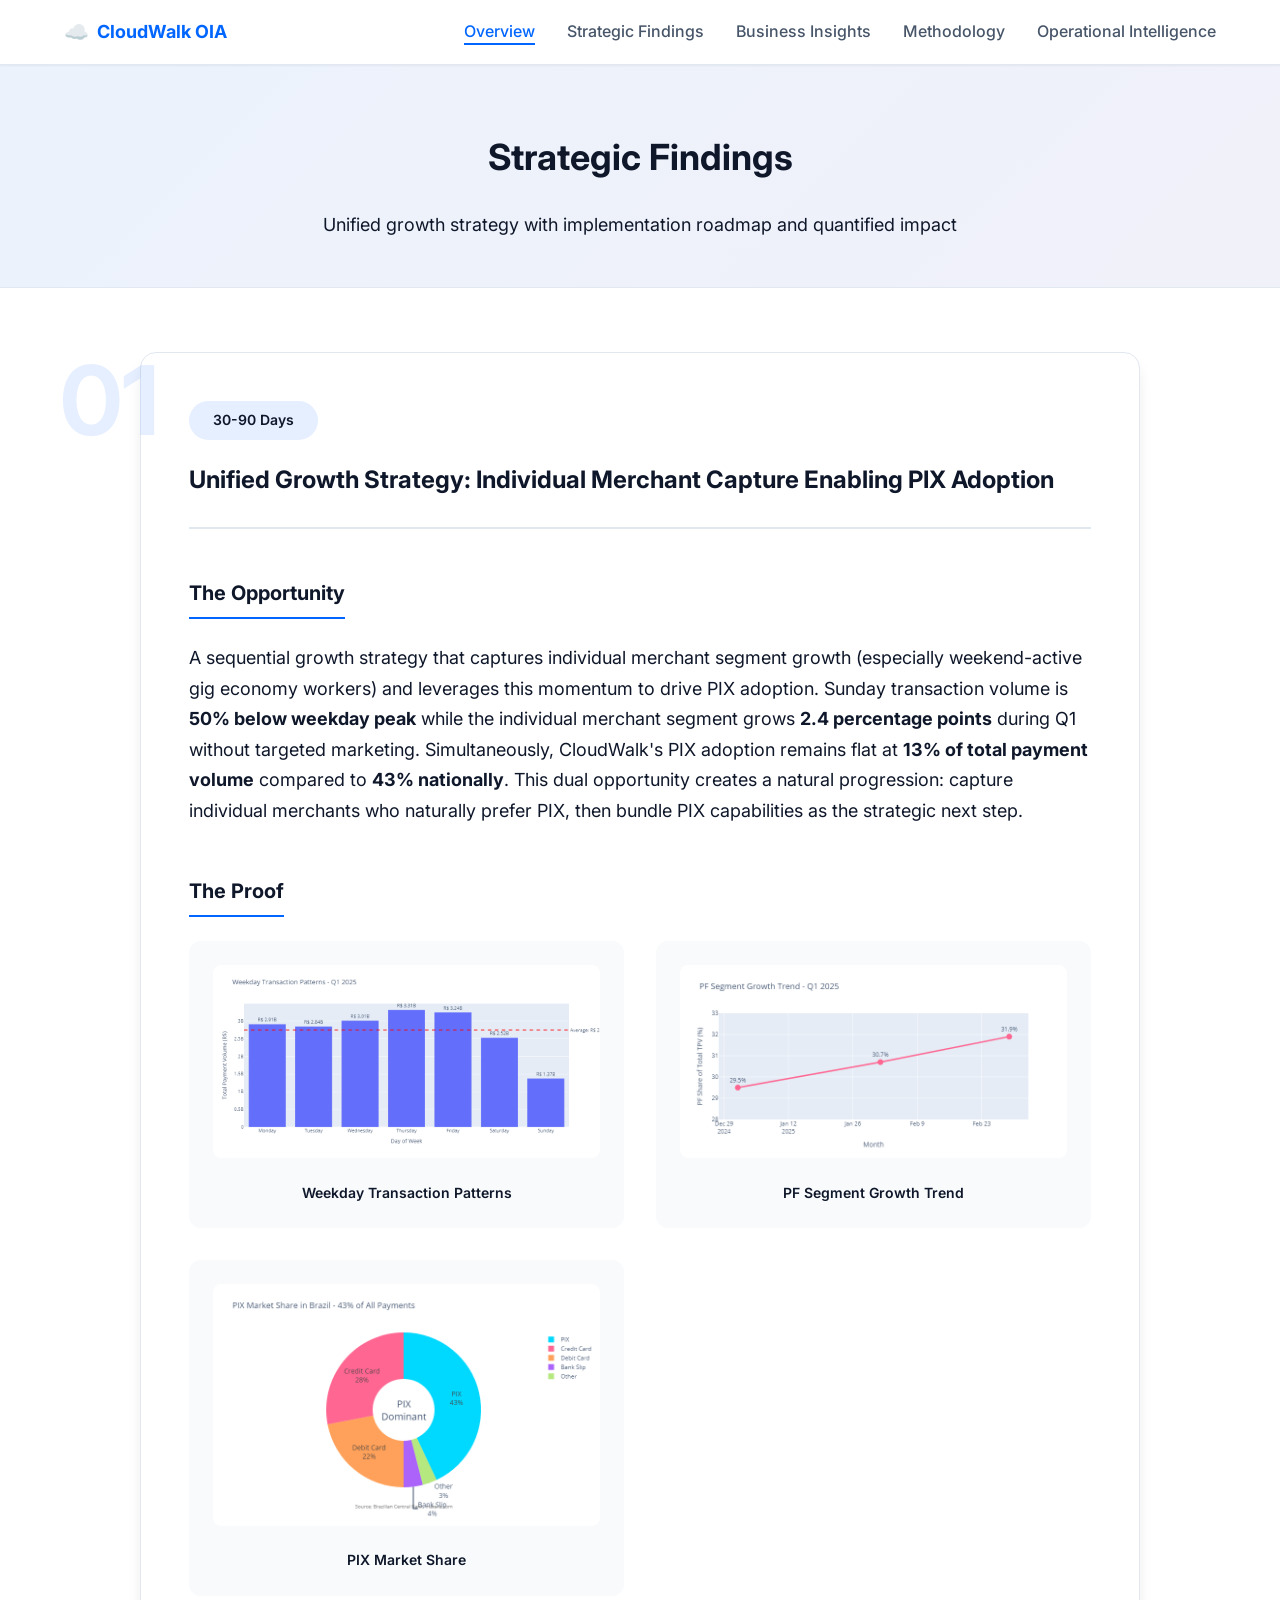
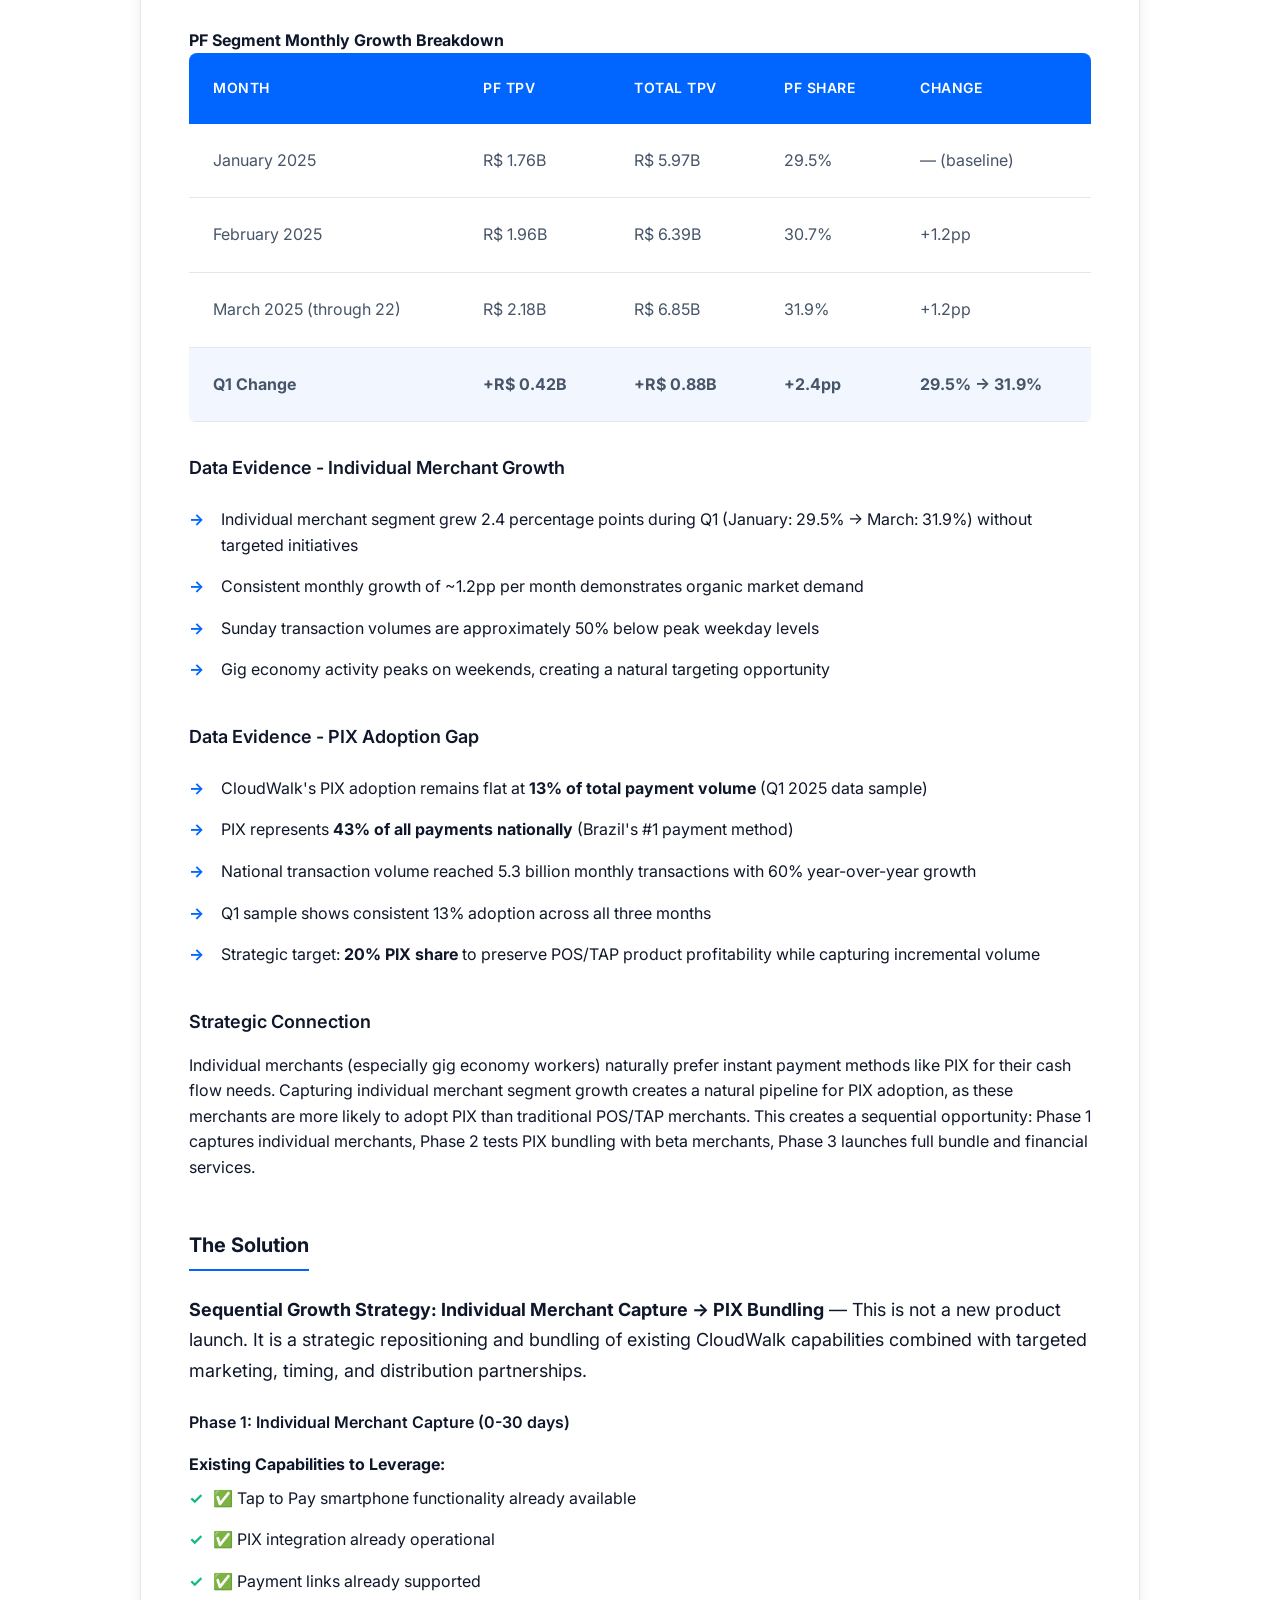
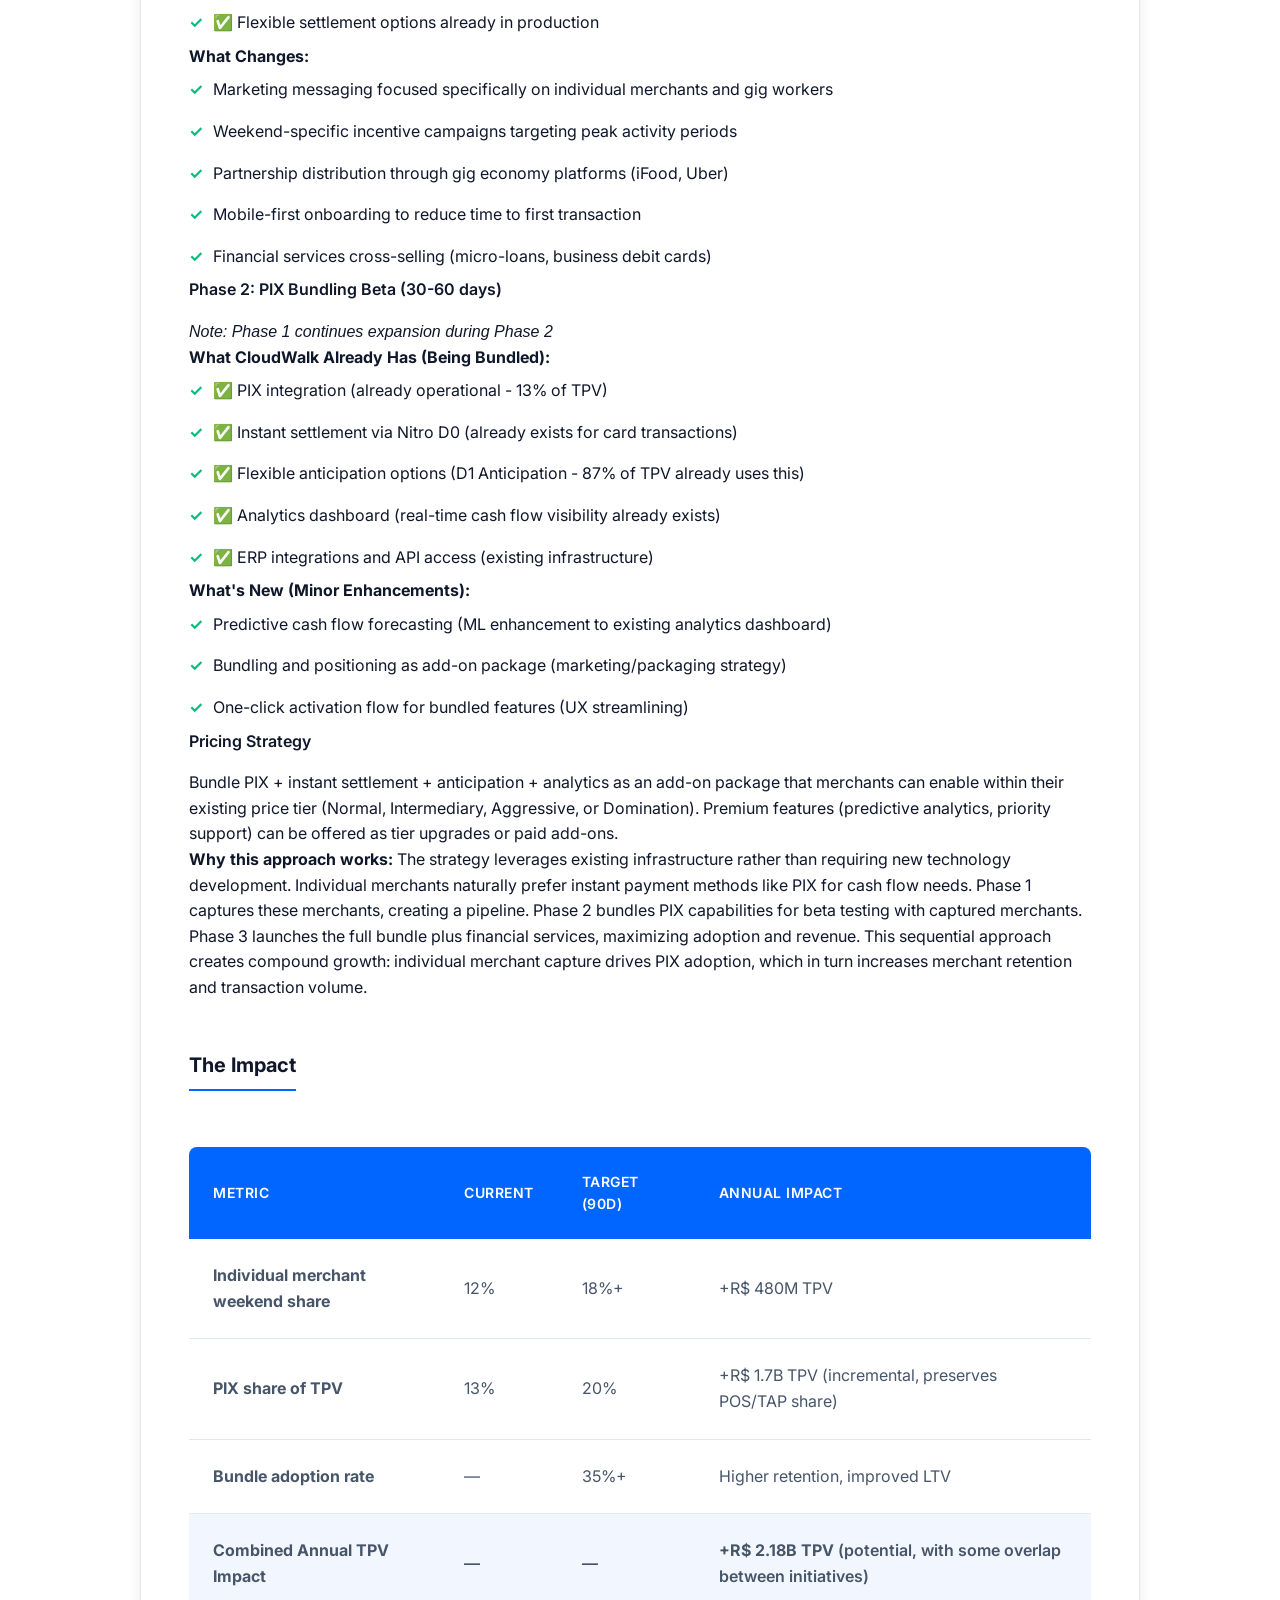
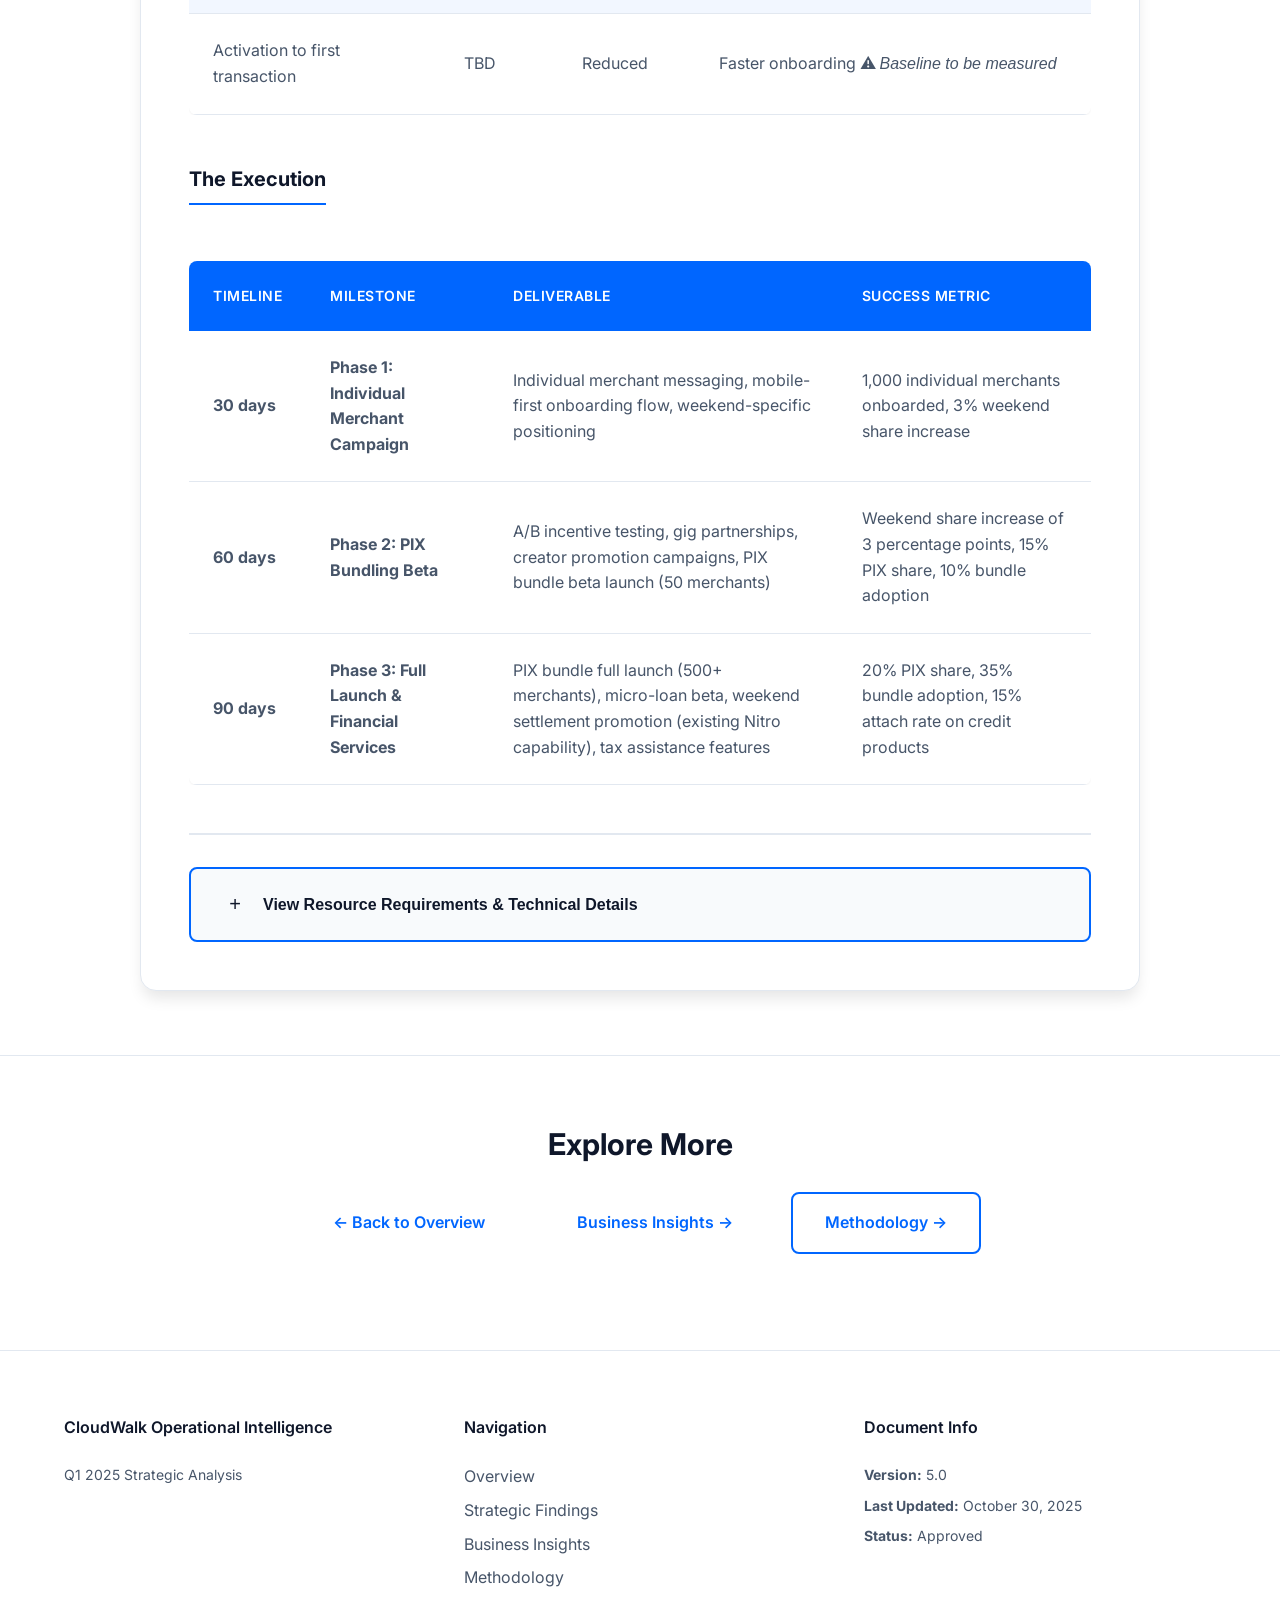
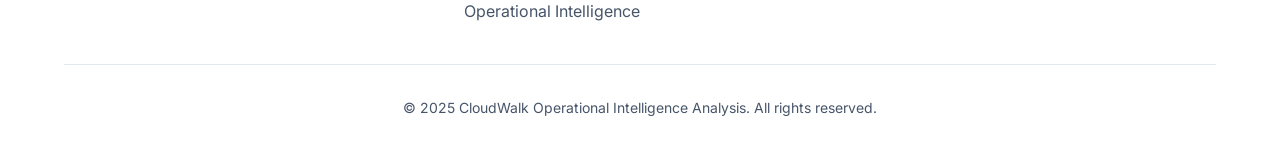
==== commit 90fa5719: "Commit030" ====
--- a/docs/findings.html
+++ b/docs/findings.html
@@ -139,7 +139,7 @@
                             </ul>
                             
                             <h4>Strategic Connection</h4>
-                            <p>Individual merchants (especially gig economy workers) naturally prefer instant payment methods like PIX for their cash flow needs. Capturing individual merchant segment growth creates a natural pipeline for PIX adoption, as these merchants are more likely to adopt PIX than traditional POS/TAP merchants. This creates a sequential opportunity: Phase 1 captures individual merchants, Phase 2 bundles PIX capabilities for these merchants.</p>
+                            <p>Individual merchants (especially gig economy workers) naturally prefer instant payment methods like PIX for their cash flow needs. Capturing individual merchant segment growth creates a natural pipeline for PIX adoption, as these merchants are more likely to adopt PIX than traditional POS/TAP merchants. This creates a sequential opportunity: Phase 1 captures individual merchants, Phase 2 tests PIX bundling with beta merchants, Phase 3 launches full bundle and financial services.</p>
                         </div>
                     </div>
 
@@ -149,7 +149,7 @@
                         <p class="finding-lead"><strong>Sequential Growth Strategy: Individual Merchant Capture → PIX Bundling</strong> — This is not a new product launch. It is a strategic repositioning and bundling of existing CloudWalk capabilities combined with targeted marketing, timing, and distribution partnerships.</p>
                         
                         <div class="solution-list">
-                            <h4>Phase 1: Individual Merchant Capture (0-60 days)</h4>
+                            <h4>Phase 1: Individual Merchant Capture (0-30 days)</h4>
                             <p><strong>Existing Capabilities to Leverage:</strong></p>
                             <ul>
                                 <li>✅ Tap to Pay smartphone functionality already available</li>
@@ -166,7 +166,8 @@
                                 <li>Financial services cross-selling (micro-loans, business debit cards)</li>
                             </ul>
                             
-                            <h4>Phase 2: PIX Bundling for Captured Merchants (60-90 days)</h4>
+                            <h4>Phase 2: PIX Bundling Beta (30-60 days)</h4>
+                            <p><em>Note: Phase 1 continues expansion during Phase 2</em></p>
                             <p><strong>What CloudWalk Already Has (Being Bundled):</strong></p>
                             <ul>
                                 <li>✅ PIX integration (already operational - 13% of TPV)</li>
@@ -185,7 +186,7 @@
                             <h4>Pricing Strategy</h4>
                             <p>Bundle PIX + instant settlement + anticipation + analytics as an add-on package that merchants can enable within their existing price tier (Normal, Intermediary, Aggressive, or Domination). Premium features (predictive analytics, priority support) can be offered as tier upgrades or paid add-ons.</p>
                             
-                            <p><strong>Why this approach works:</strong> The strategy leverages existing infrastructure rather than requiring new technology development. Individual merchants naturally prefer instant payment methods like PIX for cash flow needs. Phase 1 captures these merchants, creating a pipeline. Phase 2 bundles PIX capabilities as the natural next step for these same merchants. This sequential approach creates compound growth: individual merchant capture drives PIX adoption, which in turn increases merchant retention and transaction volume.</p>
+                            <p><strong>Why this approach works:</strong> The strategy leverages existing infrastructure rather than requiring new technology development. Individual merchants naturally prefer instant payment methods like PIX for cash flow needs. Phase 1 captures these merchants, creating a pipeline. Phase 2 bundles PIX capabilities for beta testing with captured merchants. Phase 3 launches the full bundle plus financial services, maximizing adoption and revenue. This sequential approach creates compound growth: individual merchant capture drives PIX adoption, which in turn increases merchant retention and transaction volume.</p>
                         </div>
                     </div>
 
@@ -254,19 +255,19 @@
                                 <tbody>
                                     <tr>
                                         <td><strong>30 days</strong></td>
-                                        <td><strong>Phase 1 Launch: Individual Merchant Campaign</strong></td>
+                                        <td><strong>Phase 1: Individual Merchant Campaign</strong></td>
                                         <td>Individual merchant messaging, mobile-first onboarding flow, weekend-specific positioning</td>
                                         <td>1,000 individual merchants onboarded, 3% weekend share increase</td>
                                     </tr>
                                     <tr>
                                         <td><strong>60 days</strong></td>
-                                        <td><strong>Phase 1 Expansion & Phase 2 Beta: PIX Bundling</strong></td>
+                                        <td><strong>Phase 2: PIX Bundling Beta</strong></td>
                                         <td>A/B incentive testing, gig partnerships, creator promotion campaigns, PIX bundle beta launch (50 merchants)</td>
                                         <td>Weekend share increase of 3 percentage points, 15% PIX share, 10% bundle adoption</td>
                                     </tr>
                                     <tr>
                                         <td><strong>90 days</strong></td>
-                                        <td><strong>Phase 2 Full Launch: PIX Bundling & Financial Services</strong></td>
+                                        <td><strong>Phase 3: Full Launch & Financial Services</strong></td>
                                         <td>PIX bundle full launch (500+ merchants), micro-loan beta, weekend settlement promotion (existing Nitro capability), tax assistance features</td>
                                         <td>20% PIX share, 35% bundle adoption, 15% attach rate on credit products</td>
                                     </tr>
--- a/docs/styles.css
+++ b/docs/styles.css
@@ -76,6 +76,56 @@
     -moz-osx-font-smoothing: grayscale;
 }
 
+/* Lightbox - hidden by default */
+#lightbox {
+    display: none !important;
+    position: fixed;
+    top: 0;
+    left: 0;
+    right: 0;
+    bottom: 0;
+    background: rgba(0, 0, 0, 0.9);
+    z-index: 10000;
+    align-items: center;
+    justify-content: center;
+    padding: 2rem;
+}
+
+#lightbox.show {
+    display: flex !important;
+}
+
+.lightbox-content {
+    position: relative;
+    max-width: 90%;
+    max-height: 90vh;
+}
+
+.lightbox-content img {
+    max-width: 100%;
+    max-height: 90vh;
+    border-radius: 8px;
+}
+
+.lightbox-close {
+    position: absolute;
+    top: -40px;
+    right: 0;
+    color: white;
+    font-size: 2rem;
+    cursor: pointer;
+    font-weight: 300;
+    line-height: 1;
+    z-index: 10001;
+}
+
+.lightbox-caption {
+    color: white;
+    text-align: center;
+    margin-top: 1rem;
+    font-size: 1rem;
+}
+
 .container {
     max-width: 1200px;
     margin: 0 auto;
@@ -925,8 +975,9 @@
 /* CTA Section */
 .cta-section {
     padding: var(--spacing-2xl) 0;
-    background: linear-gradient(135deg, var(--primary-blue) 0%, var(--accent-purple) 100%);
-    color: white;
+    background: white;
+    color: var(--text-primary);
+    border-top: 1px solid var(--border-color);
 }
 
 .cta-content {
@@ -939,12 +990,13 @@
     font-size: var(--font-size-3xl);
     font-weight: 700;
     margin-bottom: var(--spacing-md);
+    color: var(--text-primary);
 }
 
 .cta-content p {
     font-size: var(--font-size-lg);
     margin-bottom: var(--spacing-xl);
-    opacity: 0.9;
+    color: var(--text-secondary);
 }
 
 .cta-buttons {
@@ -967,30 +1019,31 @@
 
 .cta-buttons .btn-outline {
     background: transparent;
+    color: var(--primary-blue);
+    border-color: var(--primary-blue);
+}
+
+.cta-buttons .btn-outline:hover {
+    background: var(--primary-blue);
     color: white;
-    border-color: white;
-}
-
-.cta-buttons .btn-outline:hover {
-    background: white;
-    color: var(--primary-blue);
 }
 
 .cta-note {
     margin-top: var(--spacing-lg);
-    opacity: 0.8;
+    color: var(--text-secondary);
 }
 
 .cta-note a {
-    color: white;
+    color: var(--primary-blue);
     text-decoration: underline;
 }
 
 /* Footer */
 .footer {
-    background: var(--bg-dark);
-    color: rgba(255, 255, 255, 0.7);
+    background: white;
+    color: var(--text-secondary);
     padding: var(--spacing-2xl) 0 var(--spacing-lg);
+    border-top: 1px solid var(--border-color);
 }
 
 .footer-content {
@@ -1001,7 +1054,7 @@
 }
 
 .footer-section h4 {
-    color: white;
+    color: var(--text-primary);
     font-size: var(--font-size-base);
     font-weight: 600;
     margin-bottom: var(--spacing-md);
@@ -1016,13 +1069,13 @@
 }
 
 .footer-section a {
-    color: rgba(255, 255, 255, 0.7);
+    color: var(--text-secondary);
     text-decoration: none;
     transition: color var(--transition-fast);
 }
 
 .footer-section a:hover {
-    color: white;
+    color: var(--primary-blue);
 }
 
 .footer-section p {
@@ -1033,8 +1086,9 @@
 .footer-bottom {
     text-align: center;
     padding-top: var(--spacing-lg);
-    border-top: 1px solid rgba(255, 255, 255, 0.1);
-    font-size: var(--font-size-sm);
+    border-top: 1px solid var(--border-color);
+    font-size: var(--font-size-sm);
+    color: var(--text-secondary);
 }
 
 /* Responsive Design */
@@ -1120,33 +1174,59 @@
 
 /* Page Header */
 .page-header {
-    background: linear-gradient(135deg, var(--bg-dark) 0%, #1E293B 100%);
-    color: white;
+    background: linear-gradient(135deg, rgba(0, 102, 255, 0.05) 0%, rgba(107, 70, 193, 0.05) 100%) !important;
+    color: var(--text-primary) !important;
     padding: var(--spacing-2xl) 0 var(--spacing-xl);
     text-align: center;
+    border-bottom: 1px solid var(--border-color);
 }
 
 .page-header h1 {
     font-size: var(--font-size-4xl);
     font-weight: 700;
     margin-bottom: var(--spacing-md);
+    color: var(--text-primary) !important;
 }
 
 .page-subtitle {
     font-size: var(--font-size-lg);
-    opacity: 0.9;
+    color: var(--text-secondary) !important;
     max-width: 700px;
     margin: 0 auto;
+}
+
+/* Ensure light theme - override any dark styles */
+body {
+    background: var(--bg-light) !important;
+    color: var(--text-primary) !important;
 }
 
 /* Finding Section Styles */
 .finding-section {
     padding: var(--spacing-2xl) 0;
-    background: white;
+    background: white !important;
 }
 
 .finding-section:nth-child(even) {
-    background: var(--bg-light);
+    background: var(--bg-light) !important;
+}
+
+/* Ensure all finding elements are light */
+.finding-main {
+    background: white !important;
+    color: var(--text-primary) !important;
+}
+
+.finding-block {
+    color: var(--text-primary) !important;
+}
+
+.finding-block-title {
+    color: var(--text-primary) !important;
+}
+
+.finding-lead {
+    color: var(--text-secondary) !important;
 }
 
 .finding-container {
@@ -1166,11 +1246,12 @@
 }
 
 .finding-main {
-    background: white;
+    background: white !important;
     border-radius: 16px;
     padding: var(--spacing-xl);
     box-shadow: var(--shadow-lg);
     border: 1px solid var(--border-color);
+    color: var(--text-primary) !important;
 }
 
 .finding-title-group {
@@ -1824,3 +1905,305 @@
 .mb-2 { margin-bottom: var(--spacing-md); }
 .mb-3 { margin-bottom: var(--spacing-lg); }
 
+/* Force light theme for operational intelligence page - final overrides */
+body {
+    background: var(--bg-light) !important;
+    color: var(--text-primary) !important;
+}
+
+.page-header {
+    background: linear-gradient(135deg, rgba(0, 102, 255, 0.05) 0%, rgba(107, 70, 193, 0.05) 100%) !important;
+    color: var(--text-primary) !important;
+}
+
+.page-header h1,
+.page-header .page-subtitle {
+    color: var(--text-primary) !important;
+}
+
+.finding-section {
+    background: white !important;
+}
+
+.finding-main {
+    background: white !important;
+    color: var(--text-primary) !important;
+}
+
+.finding-section h2,
+.finding-section h3,
+.finding-section h4,
+.finding-section p,
+.finding-section li,
+.finding-section span {
+    color: var(--text-primary) !important;
+}
+
+/* Operational Intelligence Preview Section */
+.operational-intelligence-preview {
+    padding: var(--spacing-2xl) 0;
+    background: white;
+}
+
+.oi-preview-card {
+    background: white;
+    border-radius: 16px;
+    padding: var(--spacing-xl);
+    box-shadow: var(--shadow-lg);
+    border: 1px solid var(--border-color);
+    margin-top: var(--spacing-lg);
+}
+
+.oi-preview-header {
+    margin-bottom: var(--spacing-lg);
+    padding-bottom: var(--spacing-md);
+    border-bottom: 2px solid var(--border-color);
+}
+
+.oi-badge {
+    display: inline-block;
+    padding: var(--spacing-xs) var(--spacing-md);
+    background: rgba(0, 102, 255, 0.1);
+    color: var(--primary-blue);
+    border-radius: 20px;
+    font-size: var(--font-size-sm);
+    font-weight: 600;
+    margin-bottom: var(--spacing-md);
+}
+
+.oi-preview-header h3 {
+    font-size: var(--font-size-2xl);
+    font-weight: 700;
+    color: var(--text-primary);
+    margin-top: var(--spacing-sm);
+}
+
+.oi-preview-content {
+    display: grid;
+    grid-template-columns: 1fr 1fr;
+    gap: var(--spacing-xl);
+}
+
+.oi-preview-main h4,
+.oi-preview-features h4 {
+    font-size: var(--font-size-lg);
+    font-weight: 600;
+    color: var(--text-primary);
+    margin-bottom: var(--spacing-md);
+}
+
+.oi-key-discovery {
+    margin-top: var(--spacing-lg);
+    padding: var(--spacing-md);
+    background: rgba(239, 68, 68, 0.05);
+    border-left: 4px solid var(--error);
+    border-radius: 8px;
+}
+
+.oi-key-discovery h4 {
+    color: var(--error);
+    margin-bottom: var(--spacing-xs);
+}
+
+.oi-preview-features ul {
+    list-style: none;
+    padding: 0;
+}
+
+.oi-preview-features li {
+    padding: var(--spacing-xs) 0;
+    padding-left: var(--spacing-md);
+    position: relative;
+    color: var(--text-secondary);
+}
+
+.oi-preview-features li:before {
+    content: '✓';
+    position: absolute;
+    left: 0;
+    color: var(--success);
+    font-weight: 600;
+}
+
+.oi-preview-impact {
+    grid-column: 1 / -1;
+    display: grid;
+    grid-template-columns: repeat(3, 1fr);
+    gap: var(--spacing-md);
+    margin-top: var(--spacing-lg);
+    padding-top: var(--spacing-lg);
+    border-top: 1px solid var(--border-color);
+}
+
+.oi-impact-item {
+    text-align: center;
+    padding: var(--spacing-md);
+    background: var(--bg-light);
+    border-radius: 12px;
+}
+
+.oi-impact-label {
+    font-size: var(--font-size-sm);
+    color: var(--text-secondary);
+    margin-bottom: var(--spacing-xs);
+}
+
+.oi-impact-value {
+    font-size: var(--font-size-xl);
+    font-weight: 700;
+    color: var(--primary-blue);
+    margin-bottom: var(--spacing-xs);
+}
+
+.oi-impact-detail {
+    font-size: var(--font-size-xs);
+    color: var(--text-light);
+}
+
+.oi-preview-cta {
+    grid-column: 1 / -1;
+    text-align: center;
+    margin-top: var(--spacing-lg);
+    padding-top: var(--spacing-lg);
+    border-top: 1px solid var(--border-color);
+}
+
+@media (max-width: 768px) {
+    .oi-preview-content {
+        grid-template-columns: 1fr;
+    }
+    
+    .oi-preview-impact {
+        grid-template-columns: 1fr;
+    }
+}
+
+/* Comparison Grid Styles */
+.comparison-grid {
+    display: grid;
+    grid-template-columns: repeat(auto-fit, minmax(250px, 1fr));
+    gap: var(--spacing-lg);
+    margin: var(--spacing-lg) 0;
+}
+
+.comparison-item {
+    background: white;
+    border: 2px solid var(--border-color);
+    border-radius: 12px;
+    padding: var(--spacing-lg);
+}
+
+.comparison-item.highlight {
+    border-color: var(--primary-blue);
+    background: rgba(0, 102, 255, 0.05);
+}
+
+.comparison-item h4 {
+    font-size: var(--font-size-lg);
+    font-weight: 600;
+    color: var(--text-primary);
+    margin-bottom: var(--spacing-md);
+}
+
+.comparison-item ul {
+    list-style: none;
+    padding-left: 0;
+}
+
+.comparison-item li {
+    padding: var(--spacing-xs) 0;
+    padding-left: var(--spacing-md);
+    position: relative;
+    color: var(--text-secondary);
+    line-height: 1.6;
+}
+
+.comparison-item li::before {
+    content: '→';
+    position: absolute;
+    left: 0;
+    color: var(--primary-blue);
+    font-weight: 700;
+}
+
+/* ROI Scenario Styles */
+.roi-scenario {
+    background: white;
+    border: 2px solid var(--border-color);
+    border-radius: 12px;
+    padding: var(--spacing-lg);
+    margin-bottom: var(--spacing-md);
+}
+
+.roi-scenario.highlight {
+    border-color: var(--primary-blue);
+    background: rgba(0, 102, 255, 0.05);
+}
+
+.roi-scenario h4 {
+    font-size: var(--font-size-lg);
+    font-weight: 600;
+    color: var(--text-primary);
+    margin-bottom: var(--spacing-md);
+}
+
+.roi-scenario ul {
+    list-style: none;
+    padding-left: 0;
+}
+
+.roi-scenario li {
+    padding: var(--spacing-xs) 0;
+    padding-left: var(--spacing-md);
+    position: relative;
+    color: var(--text-secondary);
+    line-height: 1.6;
+}
+
+.roi-scenario li::before {
+    content: '✓';
+    position: absolute;
+    left: 0;
+    color: var(--success);
+    font-weight: 700;
+}
+
+/* Confidence Table Styles */
+.confidence-table {
+    overflow-x: auto;
+    margin: var(--spacing-lg) 0;
+}
+
+.confidence-table table {
+    width: 100%;
+    border-collapse: collapse;
+    background: white;
+    border-radius: 8px;
+    overflow: hidden;
+    box-shadow: var(--shadow-sm);
+}
+
+.confidence-table thead {
+    background: var(--primary-blue);
+    color: white;
+}
+
+.confidence-table th {
+    padding: var(--spacing-md);
+    text-align: left;
+    font-weight: 600;
+    font-size: var(--font-size-sm);
+    text-transform: uppercase;
+    letter-spacing: 0.5px;
+}
+
+.confidence-table td {
+    padding: var(--spacing-md);
+    border-bottom: 1px solid var(--border-color);
+    color: var(--text-secondary);
+}
+
+.confidence-table tbody tr:hover {
+    background: var(--bg-light);
+}
+
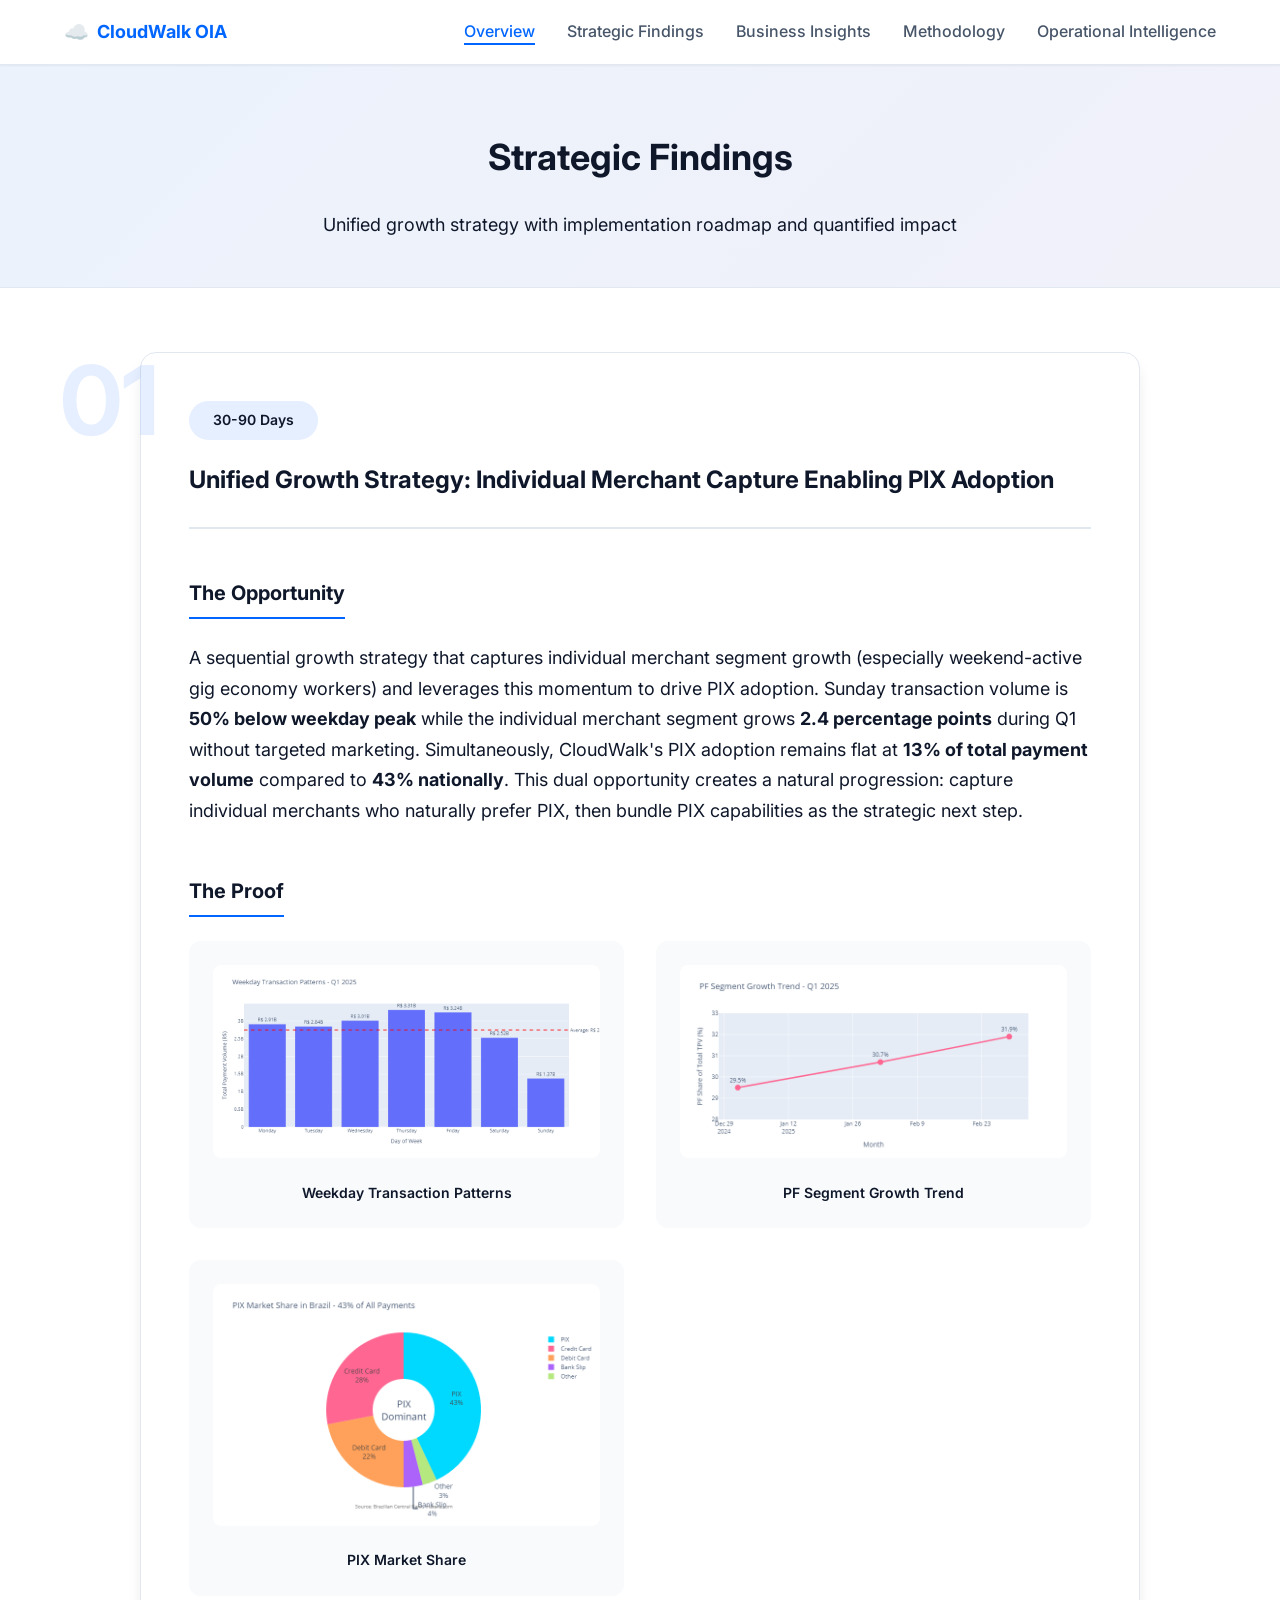
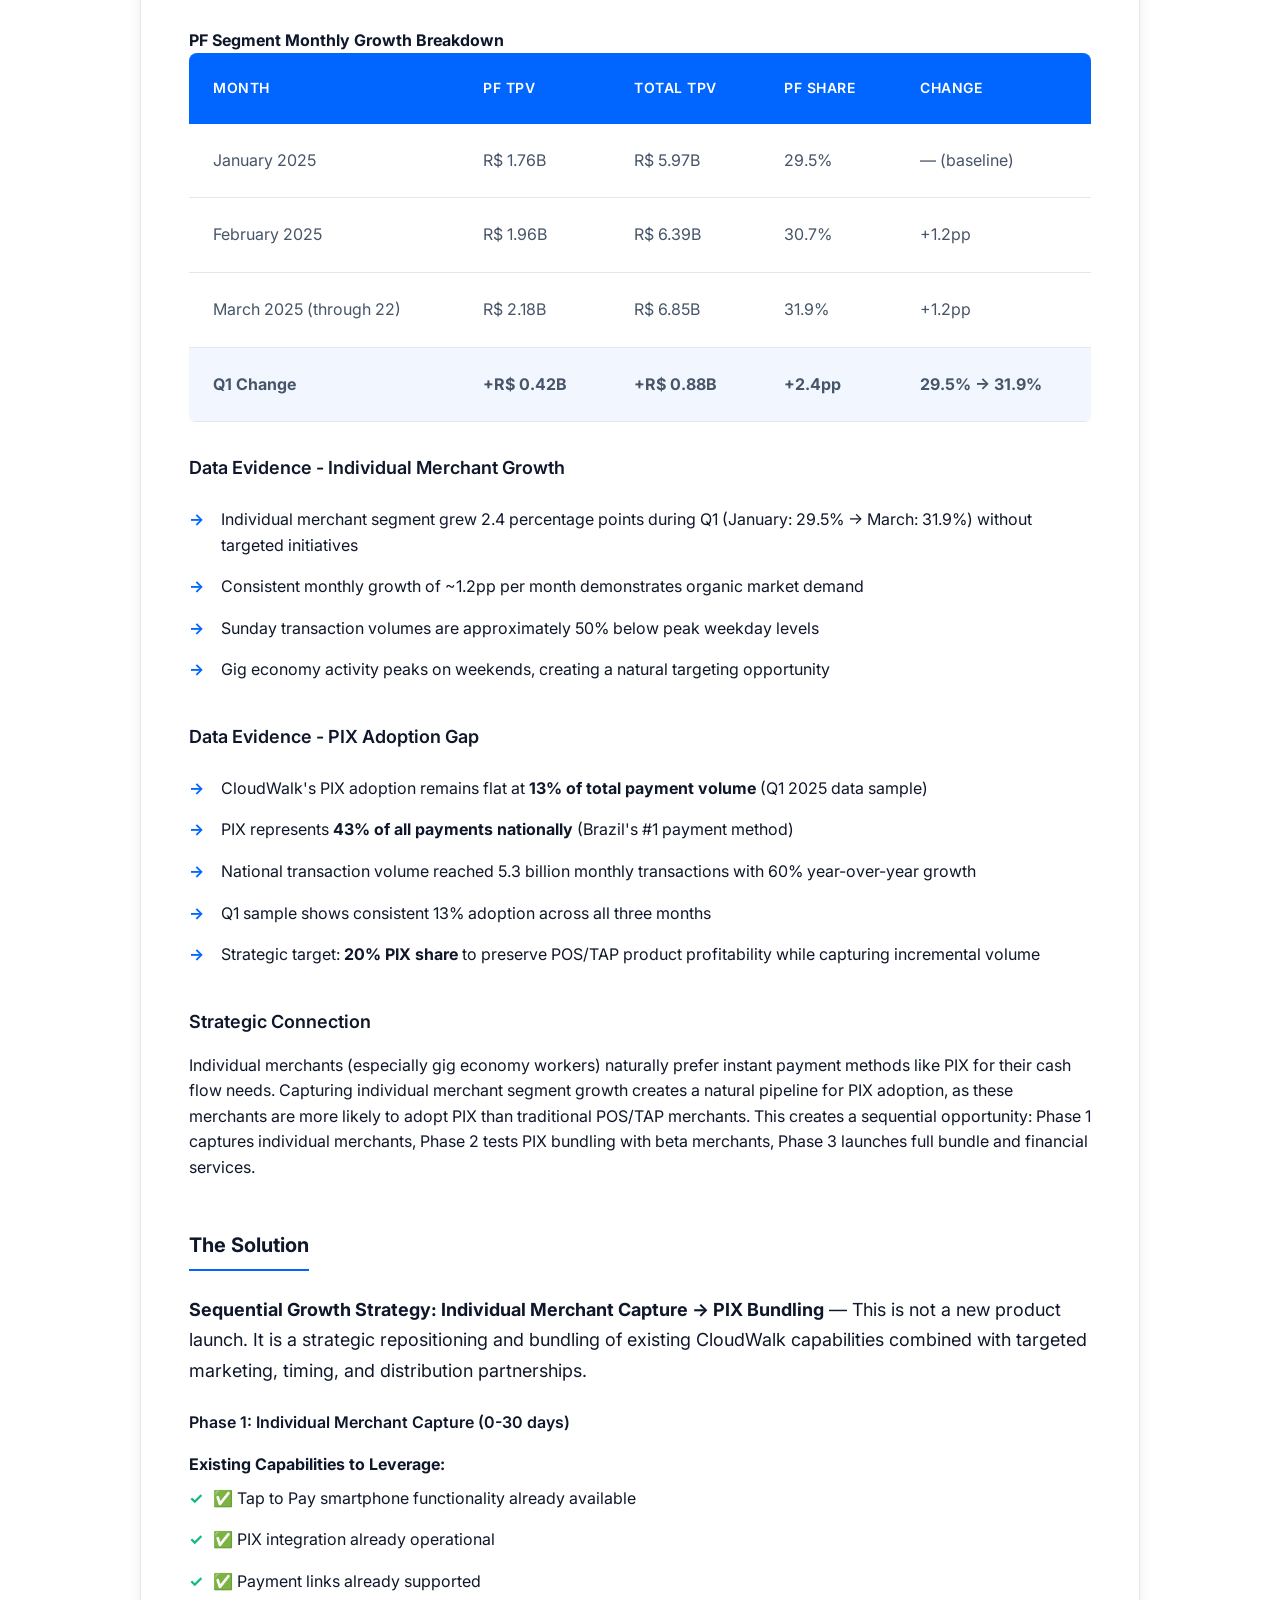
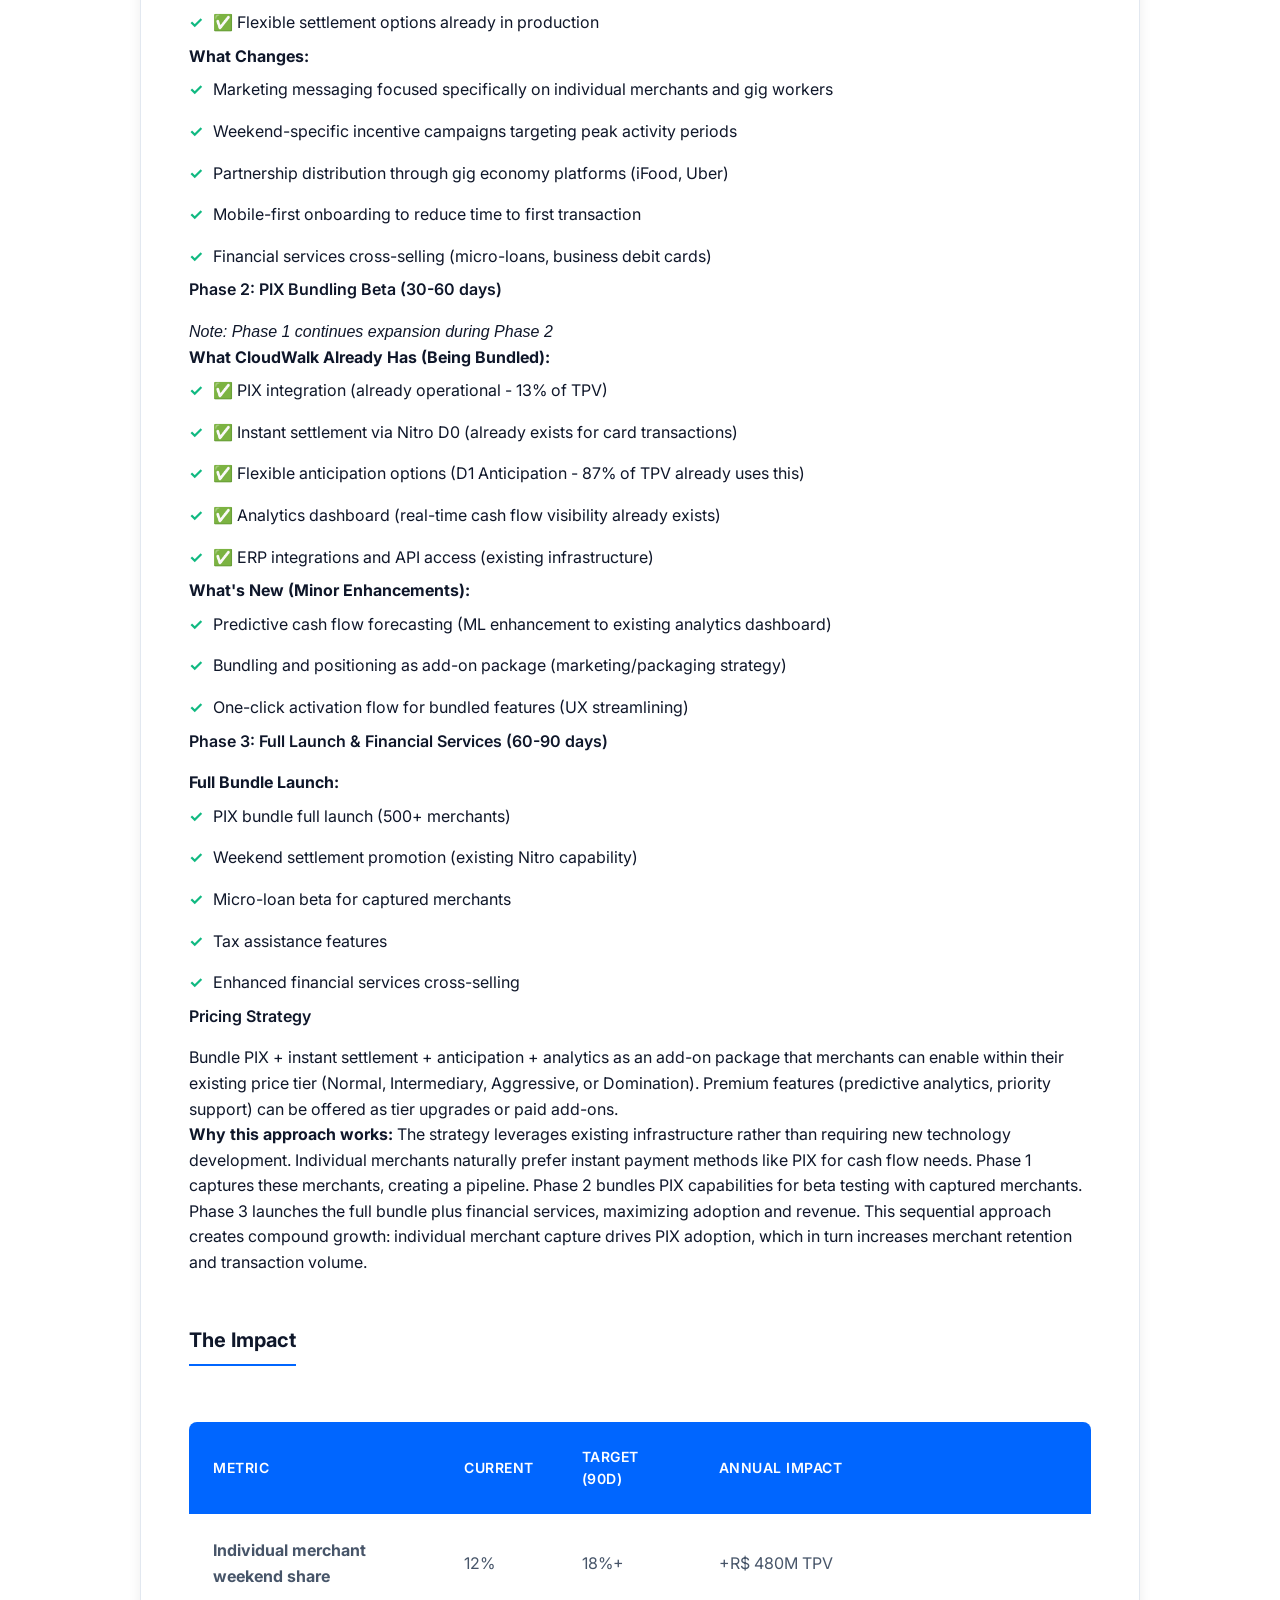
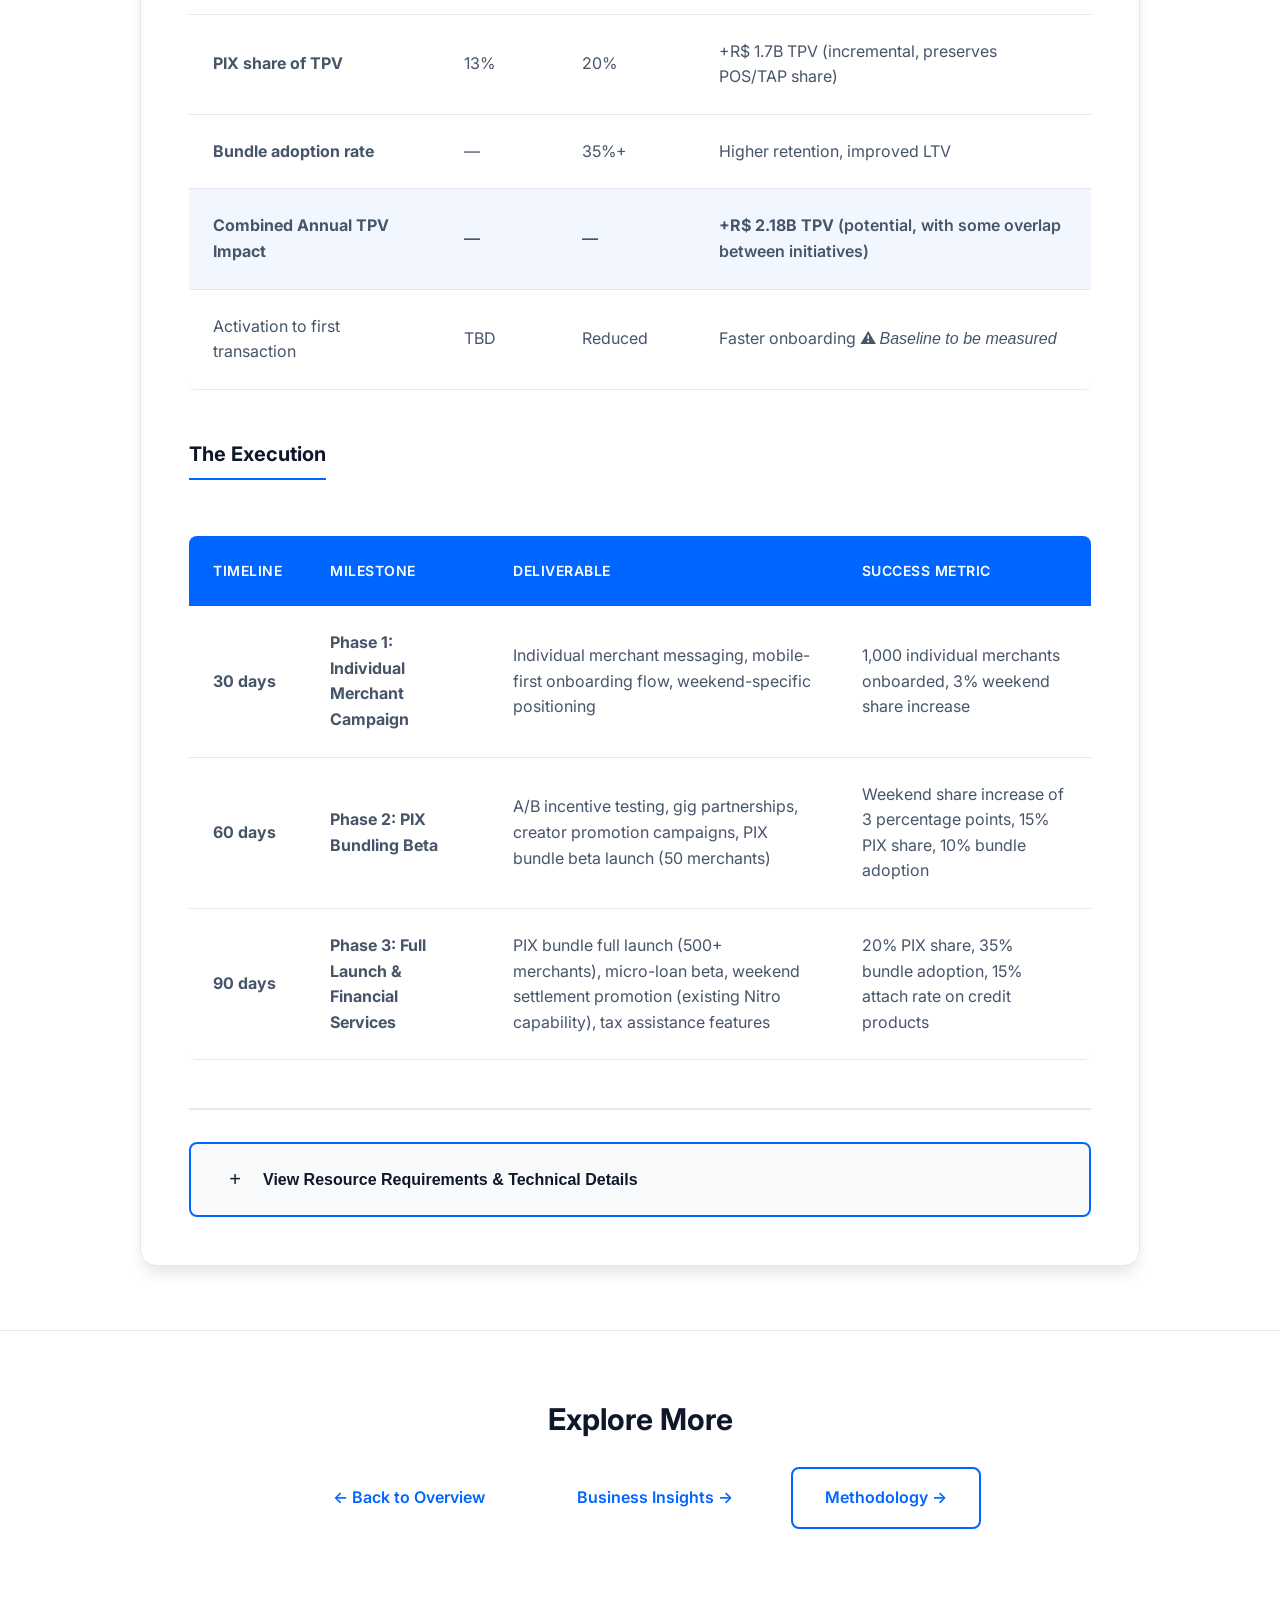
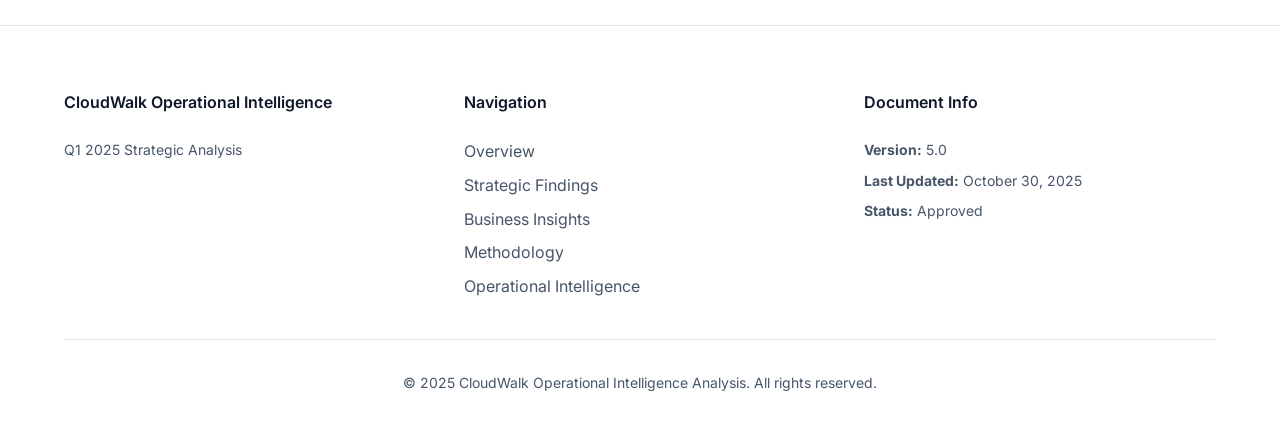
==== commit 77480a32: "Commit031" ====
--- a/docs/findings.html
+++ b/docs/findings.html
@@ -183,6 +183,16 @@
                                 <li>One-click activation flow for bundled features (UX streamlining)</li>
                             </ul>
                             
+                            <h4>Phase 3: Full Launch & Financial Services (60-90 days)</h4>
+                            <p><strong>Full Bundle Launch:</strong></p>
+                            <ul>
+                                <li>PIX bundle full launch (500+ merchants)</li>
+                                <li>Weekend settlement promotion (existing Nitro capability)</li>
+                                <li>Micro-loan beta for captured merchants</li>
+                                <li>Tax assistance features</li>
+                                <li>Enhanced financial services cross-selling</li>
+                            </ul>
+                            
                             <h4>Pricing Strategy</h4>
                             <p>Bundle PIX + instant settlement + anticipation + analytics as an add-on package that merchants can enable within their existing price tier (Normal, Intermediary, Aggressive, or Domination). Premium features (predictive analytics, priority support) can be offered as tier upgrades or paid add-ons.</p>
                             
@@ -303,8 +313,9 @@
                                             <li><strong>Partnership incentives:</strong> R$ 500K-1.0M (iFood/Uber revenue share, onboarding incentives)</li>
                                             <li><strong>Technology development:</strong> R$ 200-300K (Mobile development, analytics infrastructure)</li>
                                             <li><strong>Weekend incentives:</strong> R$ 300-500K (Weekend transaction fee discounts, activation bonuses)</li>
-                                            <li><strong>Phase 2 Minor enhancements:</strong> R$ 100-200K (Predictive analytics, bundle activation UX)</li>
-                                            <li><strong>Phase 2 Marketing campaign:</strong> R$ 400-600K (Bundle positioning, merchant education, trial program)</li>
+                                        <li><strong>Phase 2 Minor enhancements:</strong> R$ 100-200K (Predictive analytics, bundle activation UX)</li>
+                                        <li><strong>Phase 2 Marketing campaign:</strong> R$ 400-600K (Bundle positioning, merchant education, trial program)</li>
+                                        <li><strong>Phase 3 Financial services:</strong> R$ 200-300K (Micro-loan beta, tax assistance features)</li>
                                             <li><strong>Competitive intelligence:</strong> R$ 50-100K (Market research, competitor pricing analysis)</li>
                                             <li><strong>Total Investment:</strong> <strong>R$ 3.05-4.7M</strong> ⚠️ <em>Preliminary estimate - Requires validation</em></li>
                                             <li><em>Phase 1: R$ 2.5-3.8M (30% upfront, 70% over 90 days). Phase 2: R$ 550K-900K (30% enhancements, 70% marketing/positioning)</em></li>
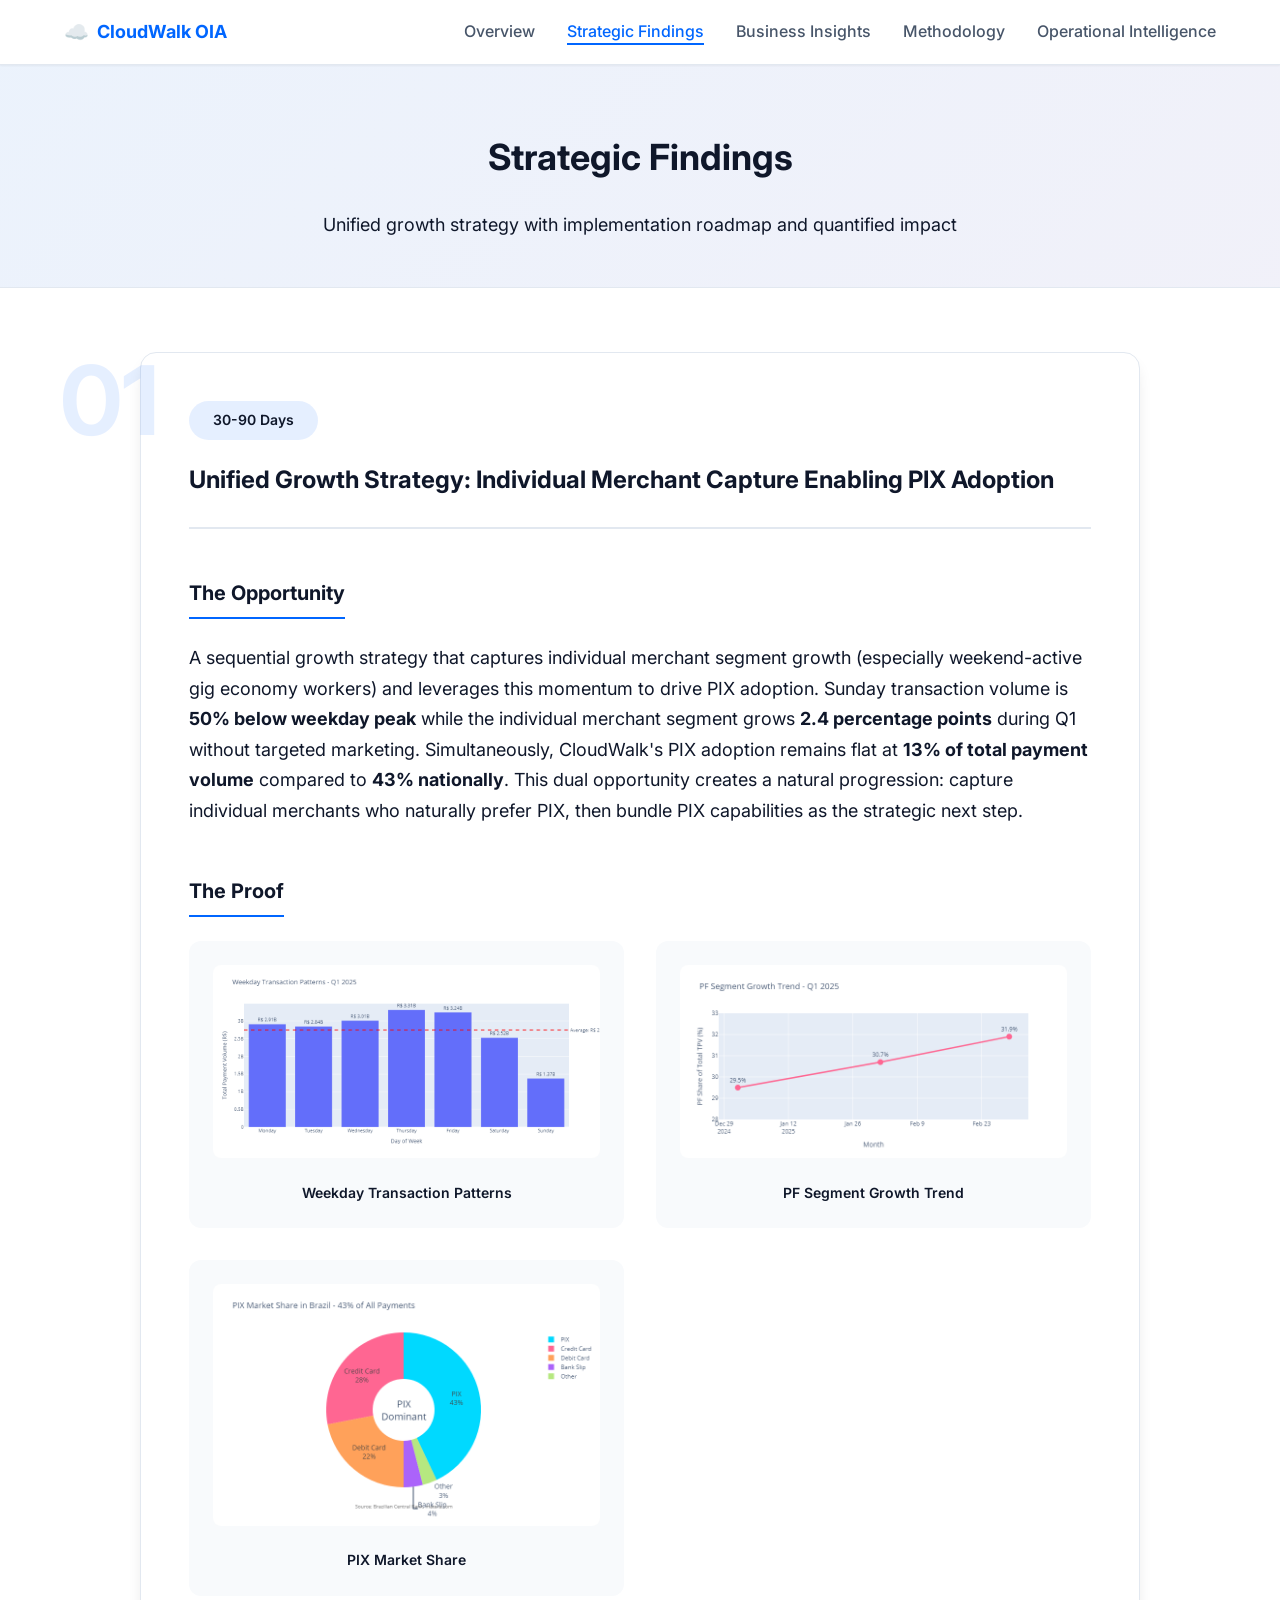
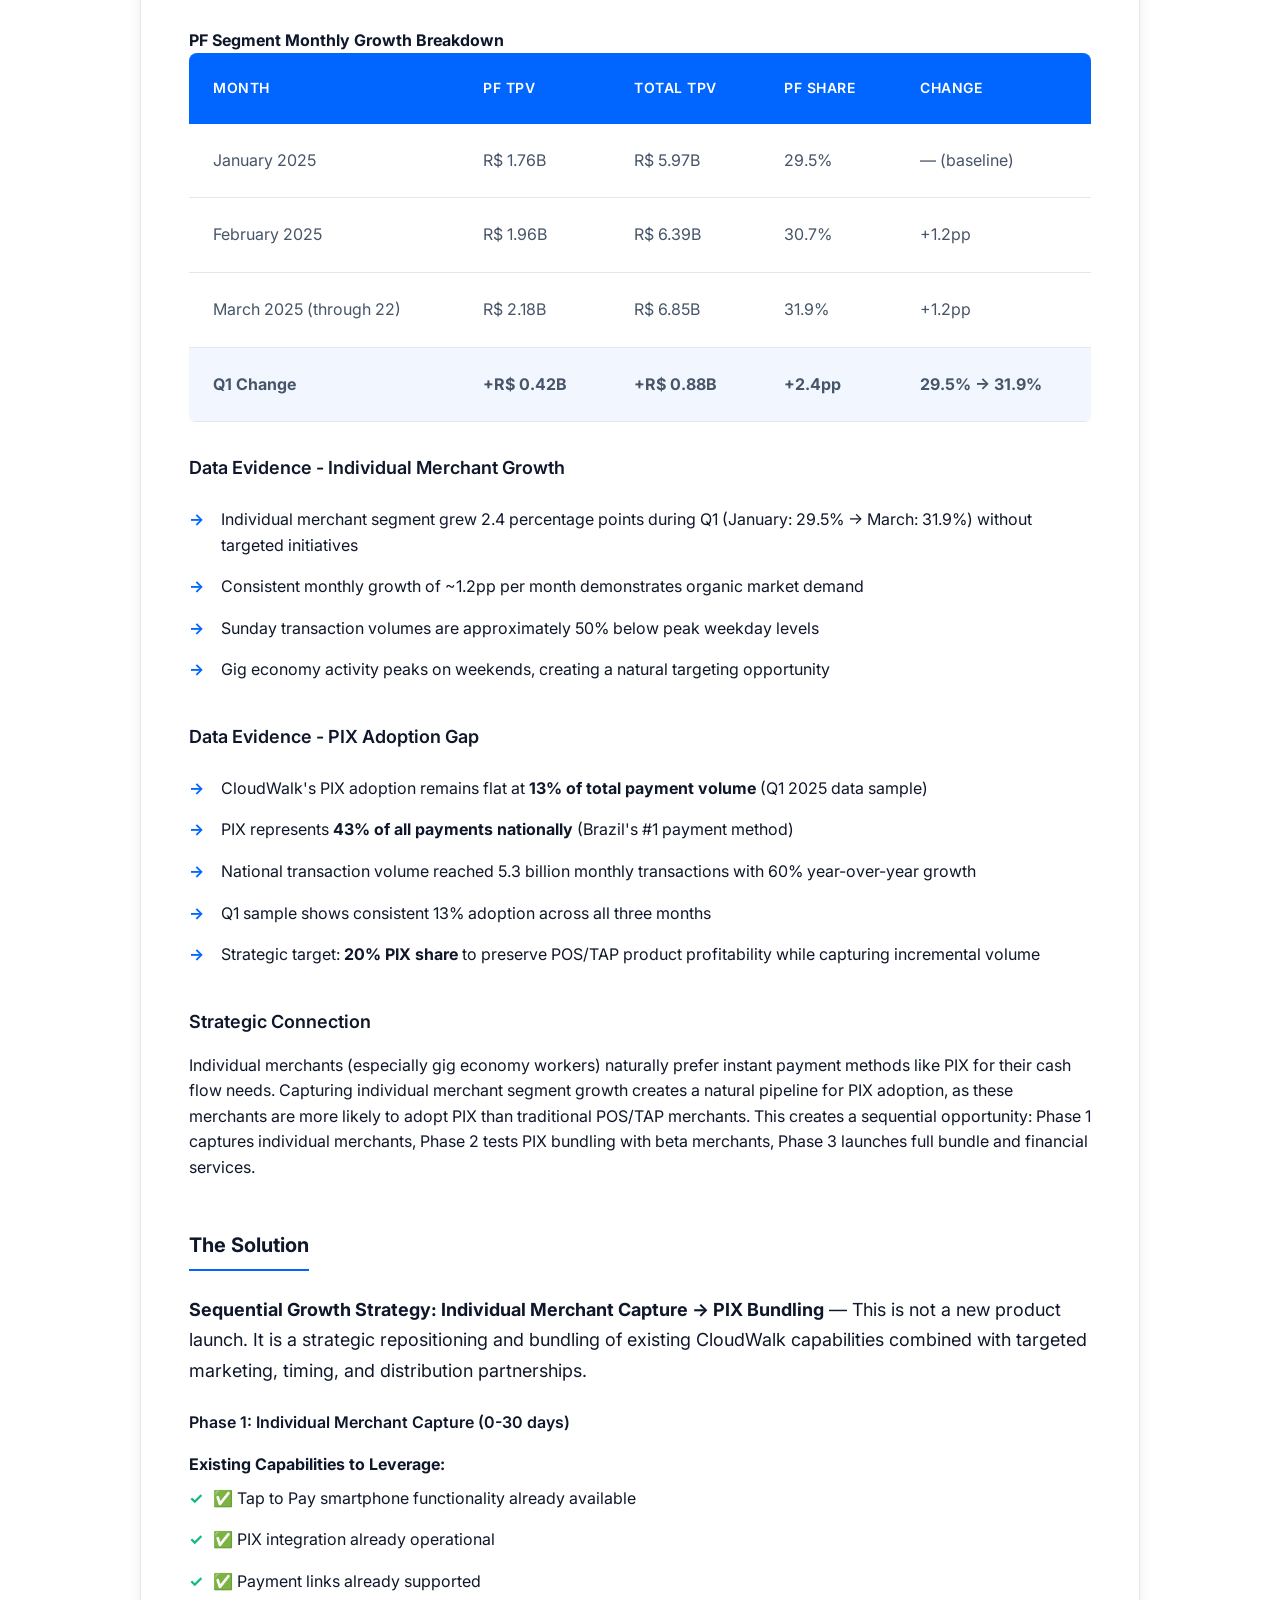
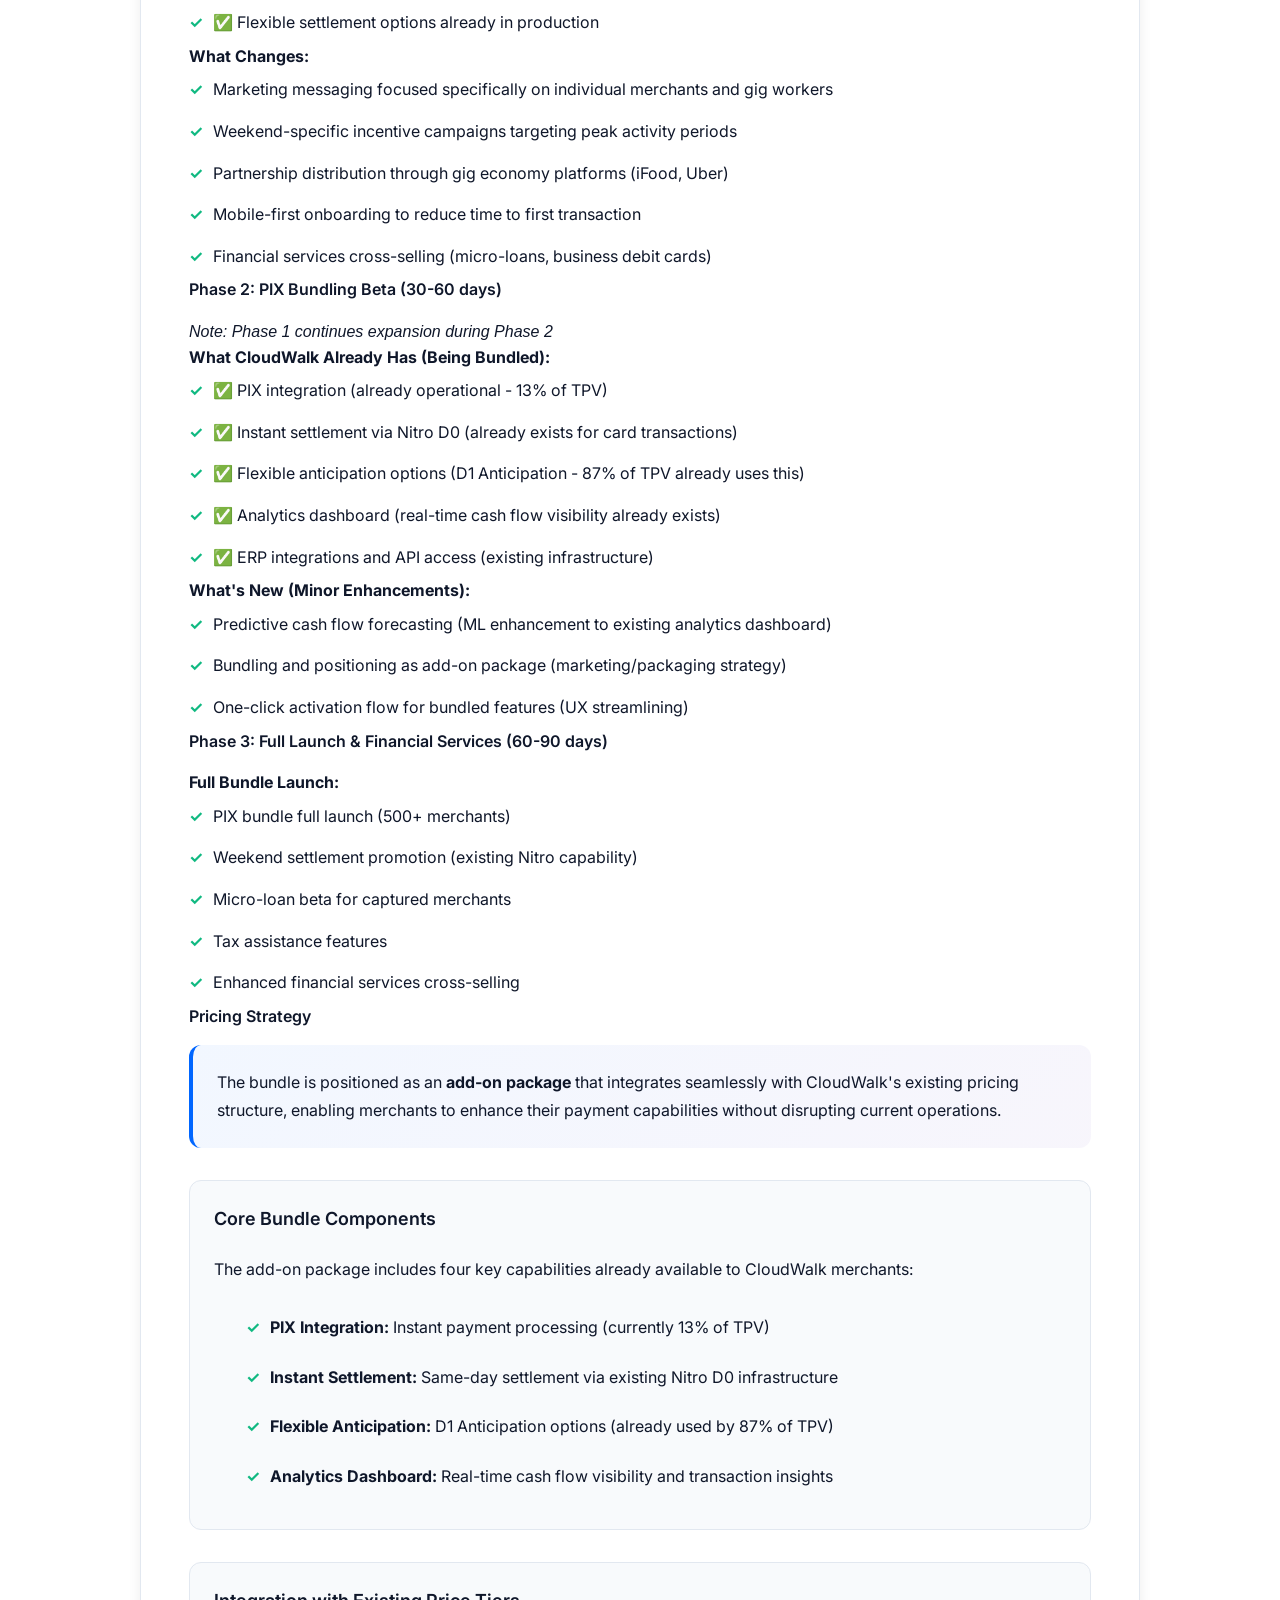
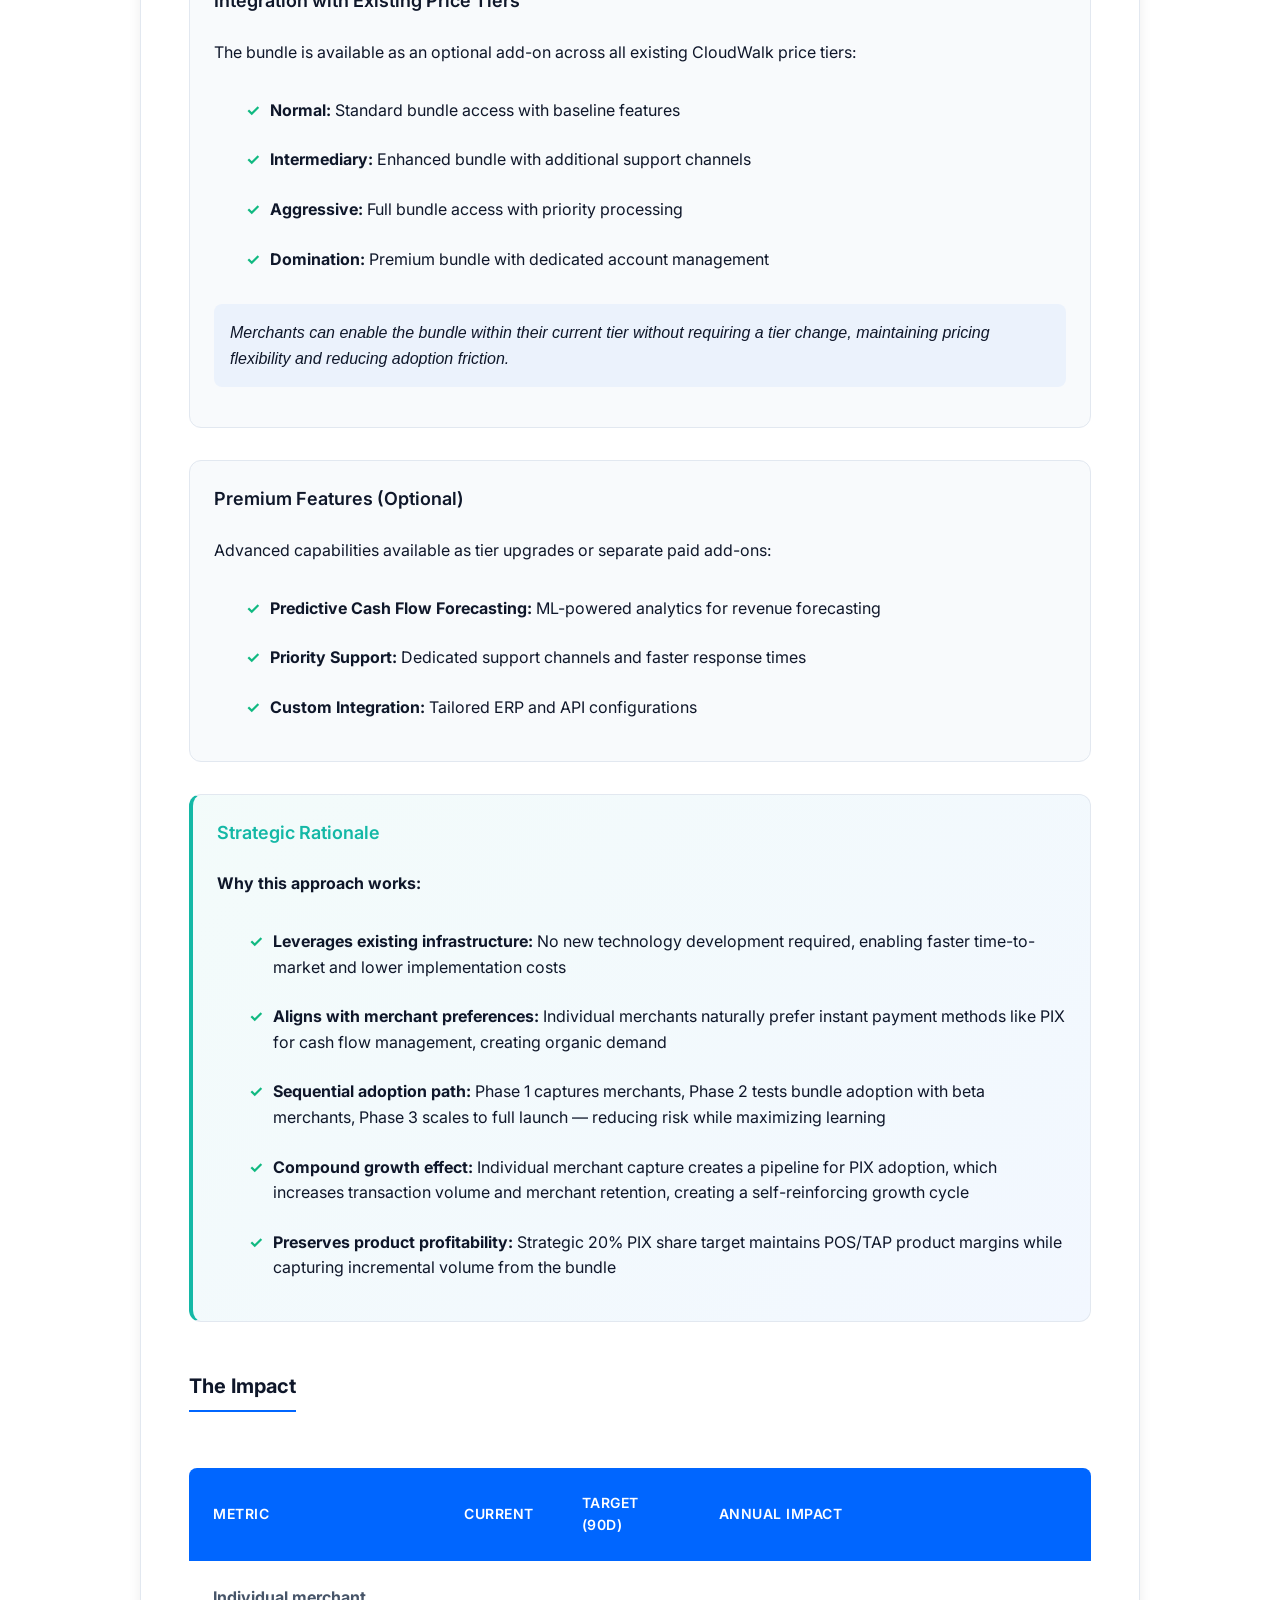
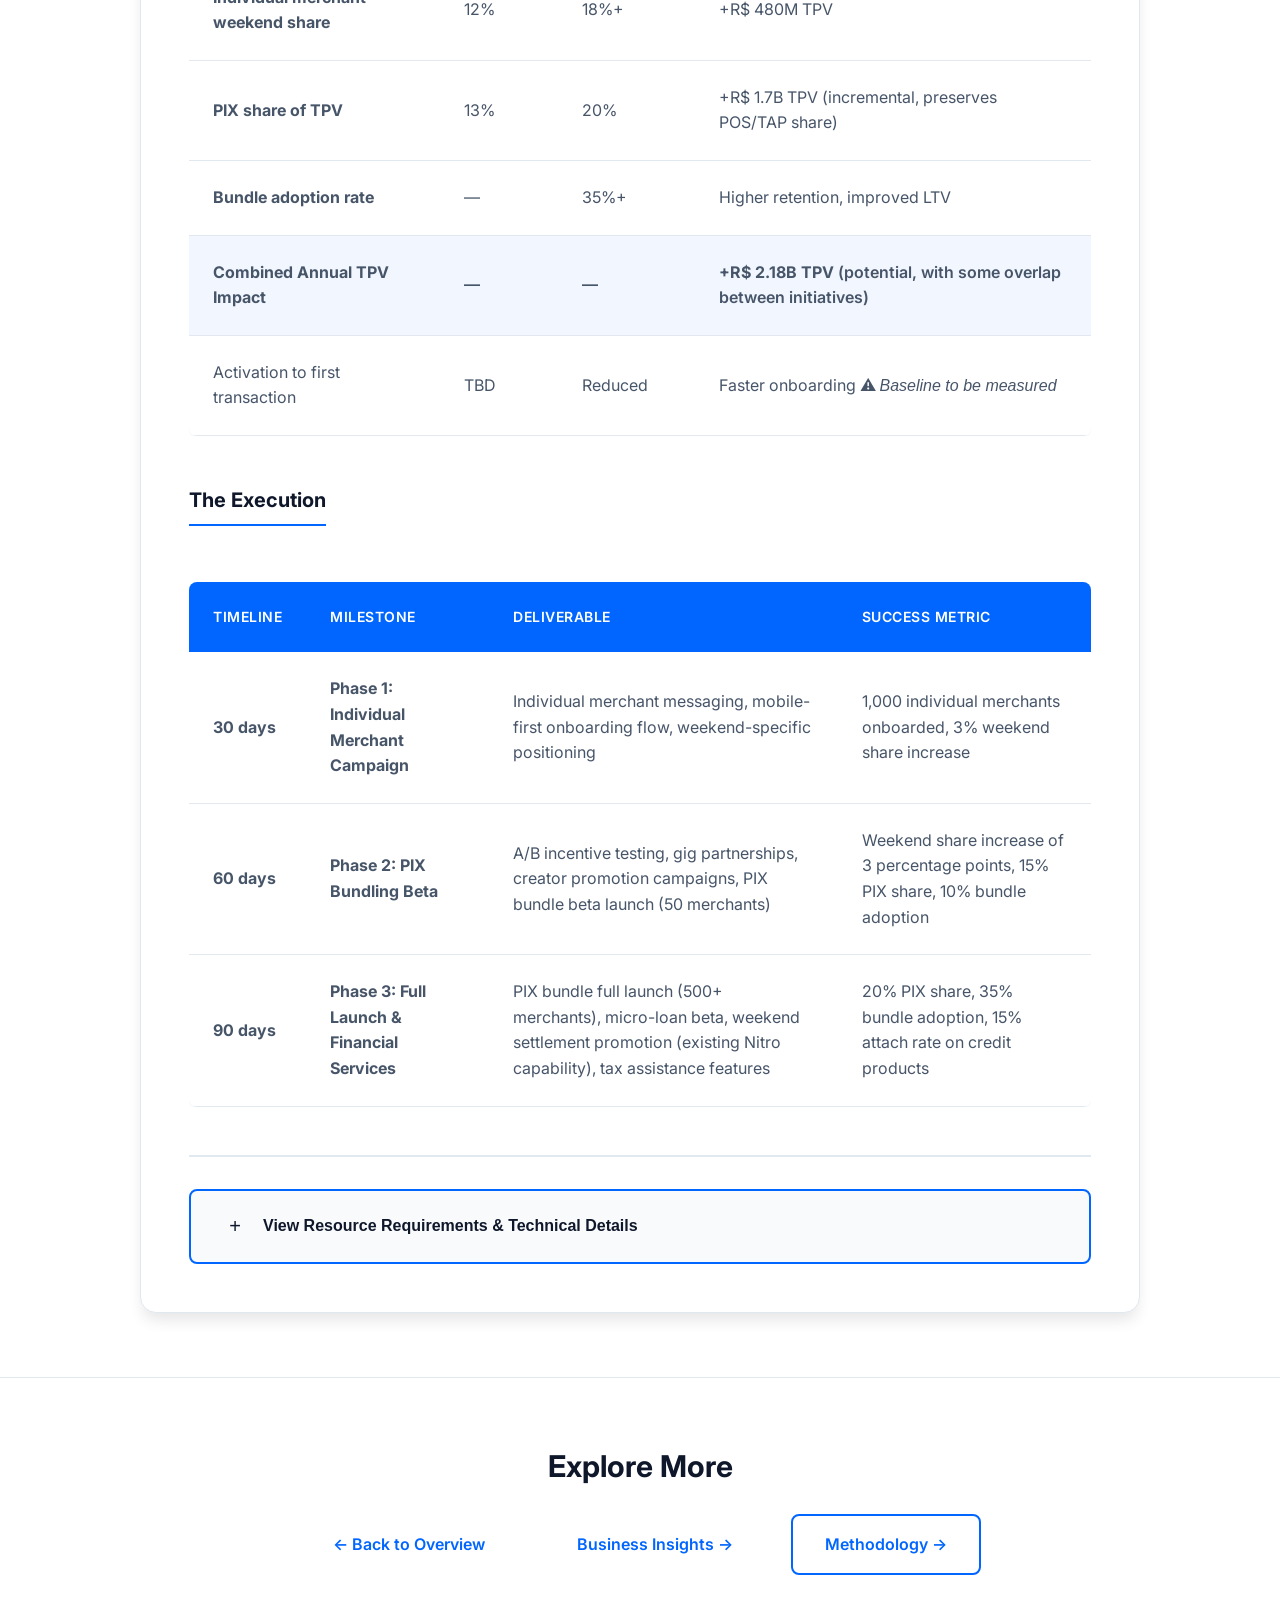
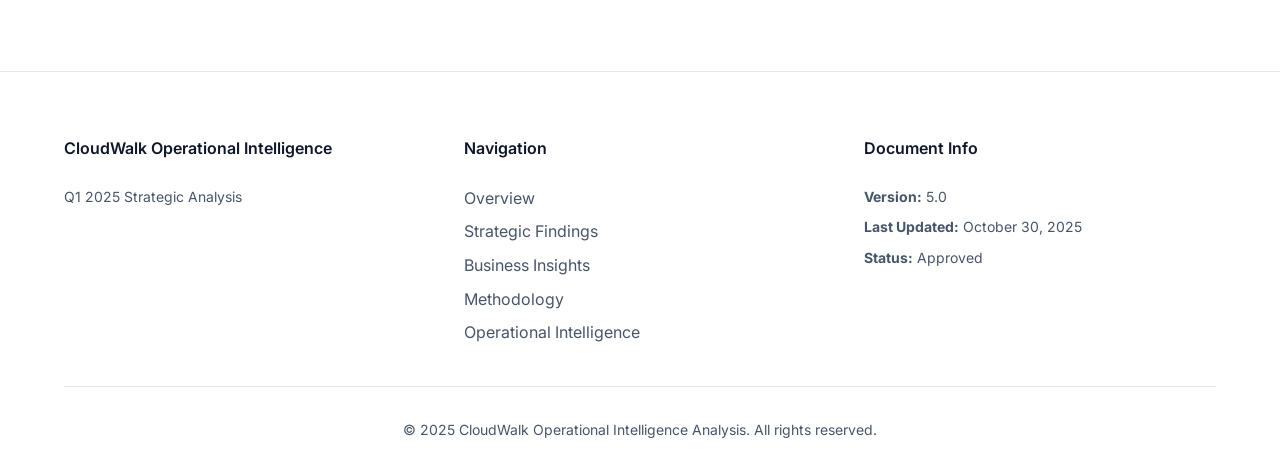
==== commit 58af6959: "Commit032 More updates regarding final strcture" ====
--- a/docs/findings.html
+++ b/docs/findings.html
@@ -194,9 +194,55 @@
                             </ul>
                             
                             <h4>Pricing Strategy</h4>
-                            <p>Bundle PIX + instant settlement + anticipation + analytics as an add-on package that merchants can enable within their existing price tier (Normal, Intermediary, Aggressive, or Domination). Premium features (predictive analytics, priority support) can be offered as tier upgrades or paid add-ons.</p>
-                            
-                            <p><strong>Why this approach works:</strong> The strategy leverages existing infrastructure rather than requiring new technology development. Individual merchants naturally prefer instant payment methods like PIX for cash flow needs. Phase 1 captures these merchants, creating a pipeline. Phase 2 bundles PIX capabilities for beta testing with captured merchants. Phase 3 launches the full bundle plus financial services, maximizing adoption and revenue. This sequential approach creates compound growth: individual merchant capture drives PIX adoption, which in turn increases merchant retention and transaction volume.</p>
+                            
+                            <div class="pricing-strategy-overview">
+                                <p class="pricing-lead">The bundle is positioned as an <strong>add-on package</strong> that integrates seamlessly with CloudWalk's existing pricing structure, enabling merchants to enhance their payment capabilities without disrupting current operations.</p>
+                            </div>
+                            
+                            <div class="pricing-components">
+                                <h5>Core Bundle Components</h5>
+                                <p>The add-on package includes four key capabilities already available to CloudWalk merchants:</p>
+                                <ul>
+                                    <li><strong>PIX Integration:</strong> Instant payment processing (currently 13% of TPV)</li>
+                                    <li><strong>Instant Settlement:</strong> Same-day settlement via existing Nitro D0 infrastructure</li>
+                                    <li><strong>Flexible Anticipation:</strong> D1 Anticipation options (already used by 87% of TPV)</li>
+                                    <li><strong>Analytics Dashboard:</strong> Real-time cash flow visibility and transaction insights</li>
+                                </ul>
+                            </div>
+                            
+                            <div class="pricing-tiers">
+                                <h5>Integration with Existing Price Tiers</h5>
+                                <p>The bundle is available as an optional add-on across all existing CloudWalk price tiers:</p>
+                                <ul>
+                                    <li><strong>Normal:</strong> Standard bundle access with baseline features</li>
+                                    <li><strong>Intermediary:</strong> Enhanced bundle with additional support channels</li>
+                                    <li><strong>Aggressive:</strong> Full bundle access with priority processing</li>
+                                    <li><strong>Domination:</strong> Premium bundle with dedicated account management</li>
+                                </ul>
+                                <p class="pricing-note"><em>Merchants can enable the bundle within their current tier without requiring a tier change, maintaining pricing flexibility and reducing adoption friction.</em></p>
+                            </div>
+                            
+                            <div class="pricing-premium">
+                                <h5>Premium Features (Optional)</h5>
+                                <p>Advanced capabilities available as tier upgrades or separate paid add-ons:</p>
+                                <ul>
+                                    <li><strong>Predictive Cash Flow Forecasting:</strong> ML-powered analytics for revenue forecasting</li>
+                                    <li><strong>Priority Support:</strong> Dedicated support channels and faster response times</li>
+                                    <li><strong>Custom Integration:</strong> Tailored ERP and API configurations</li>
+                                </ul>
+                            </div>
+                            
+                            <div class="pricing-rationale">
+                                <h5>Strategic Rationale</h5>
+                                <p><strong>Why this approach works:</strong></p>
+                                <ul>
+                                    <li><strong>Leverages existing infrastructure:</strong> No new technology development required, enabling faster time-to-market and lower implementation costs</li>
+                                    <li><strong>Aligns with merchant preferences:</strong> Individual merchants naturally prefer instant payment methods like PIX for cash flow management, creating organic demand</li>
+                                    <li><strong>Sequential adoption path:</strong> Phase 1 captures merchants, Phase 2 tests bundle adoption with beta merchants, Phase 3 scales to full launch — reducing risk while maximizing learning</li>
+                                    <li><strong>Compound growth effect:</strong> Individual merchant capture creates a pipeline for PIX adoption, which increases transaction volume and merchant retention, creating a self-reinforcing growth cycle</li>
+                                    <li><strong>Preserves product profitability:</strong> Strategic 20% PIX share target maintains POS/TAP product margins while capturing incremental volume from the bundle</li>
+                                </ul>
+                            </div>
                         </div>
                     </div>
 
--- a/docs/styles.css
+++ b/docs/styles.css
@@ -2078,6 +2078,95 @@
     }
 }
 
+/* Pricing Strategy Styles */
+.pricing-strategy-overview {
+    margin-bottom: var(--spacing-lg);
+    padding: var(--spacing-md);
+    background: linear-gradient(135deg, rgba(0, 102, 255, 0.05) 0%, rgba(107, 70, 193, 0.05) 100%);
+    border-radius: 12px;
+    border-left: 4px solid var(--primary-blue);
+}
+
+.pricing-lead {
+    font-size: var(--font-size-base);
+    line-height: 1.7;
+    color: var(--text-primary);
+    margin: 0;
+}
+
+.pricing-components,
+.pricing-tiers,
+.pricing-premium,
+.pricing-rationale {
+    margin-top: var(--spacing-lg);
+    padding: var(--spacing-md);
+    background: var(--bg-light);
+    border-radius: 12px;
+    border: 1px solid var(--border-color);
+}
+
+.pricing-components h5,
+.pricing-tiers h5,
+.pricing-premium h5,
+.pricing-rationale h5 {
+    font-size: var(--font-size-lg);
+    font-weight: 600;
+    color: var(--text-primary);
+    margin-bottom: var(--spacing-md);
+    margin-top: 0;
+}
+
+.pricing-components p,
+.pricing-tiers p,
+.pricing-premium p,
+.pricing-rationale p {
+    color: var(--text-secondary);
+    line-height: 1.6;
+    margin-bottom: var(--spacing-sm);
+}
+
+.pricing-components ul,
+.pricing-tiers ul,
+.pricing-premium ul,
+.pricing-rationale ul {
+    margin-top: var(--spacing-md);
+    padding-left: var(--spacing-lg);
+}
+
+.pricing-components li,
+.pricing-tiers li,
+.pricing-premium li,
+.pricing-rationale li {
+    margin-bottom: var(--spacing-xs);
+    color: var(--text-secondary);
+    line-height: 1.6;
+}
+
+.pricing-components li strong,
+.pricing-tiers li strong,
+.pricing-premium li strong,
+.pricing-rationale li strong {
+    color: var(--text-primary);
+}
+
+.pricing-note {
+    margin-top: var(--spacing-md);
+    padding: var(--spacing-sm);
+    background: rgba(0, 102, 255, 0.05);
+    border-radius: 8px;
+    font-style: italic;
+    color: var(--text-secondary);
+}
+
+.pricing-rationale {
+    background: linear-gradient(135deg, rgba(20, 184, 166, 0.05) 0%, rgba(0, 102, 255, 0.05) 100%);
+    border-left: 4px solid var(--accent-teal);
+}
+
+.pricing-rationale h5 {
+    color: var(--accent-teal);
+}
+
 /* Comparison Grid Styles */
 .comparison-grid {
     display: grid;
